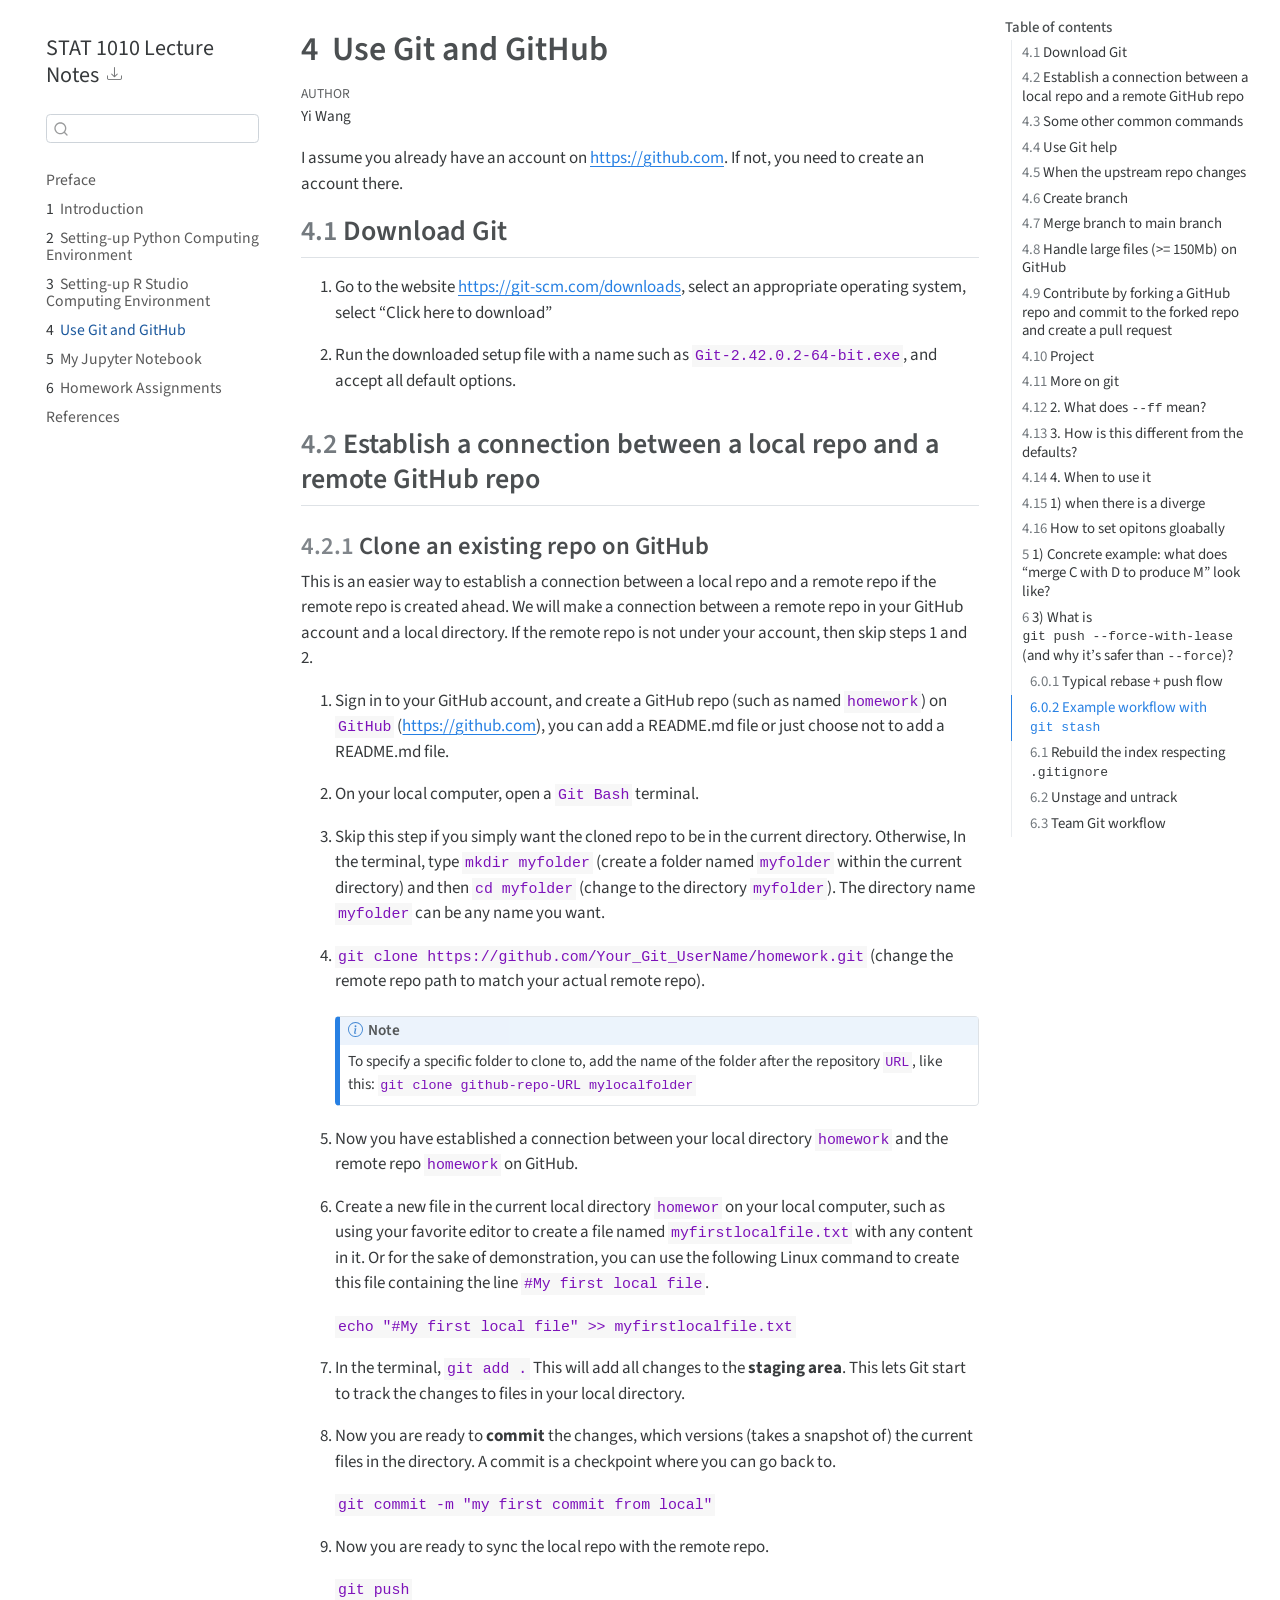
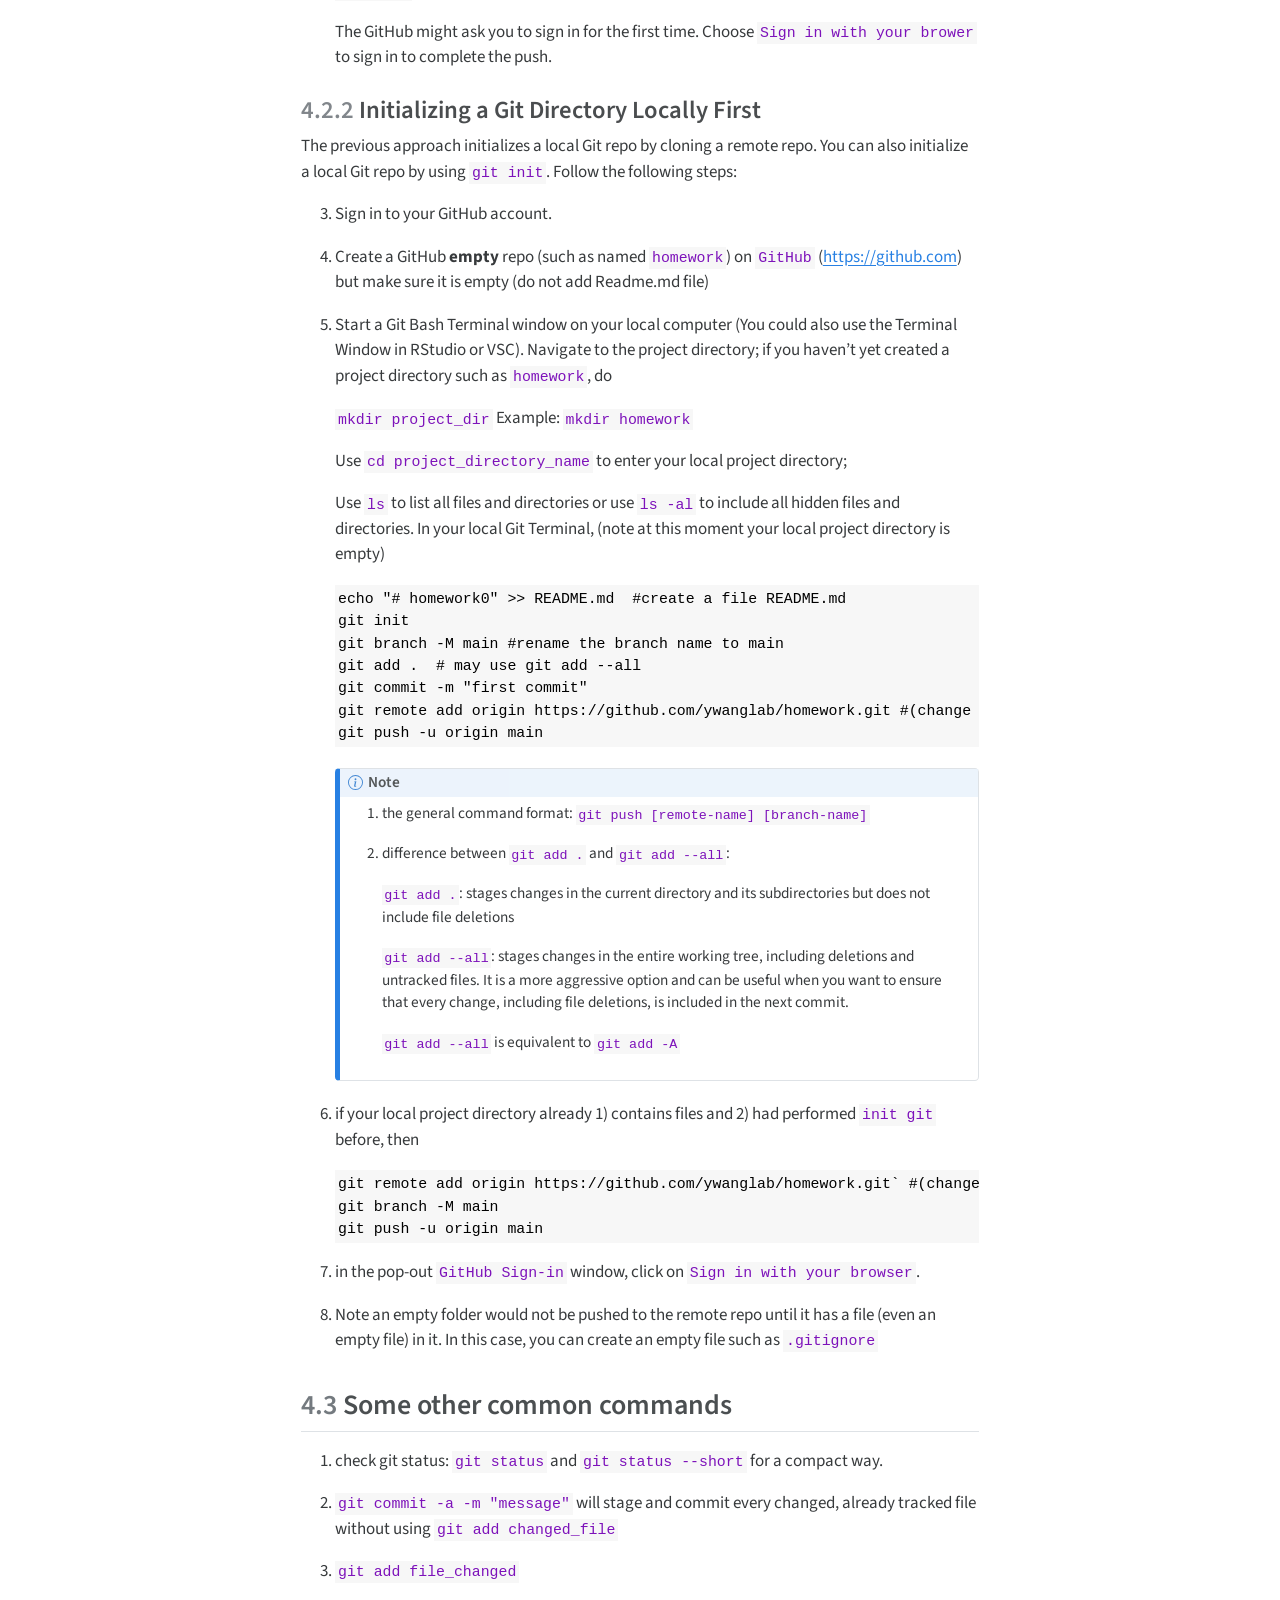
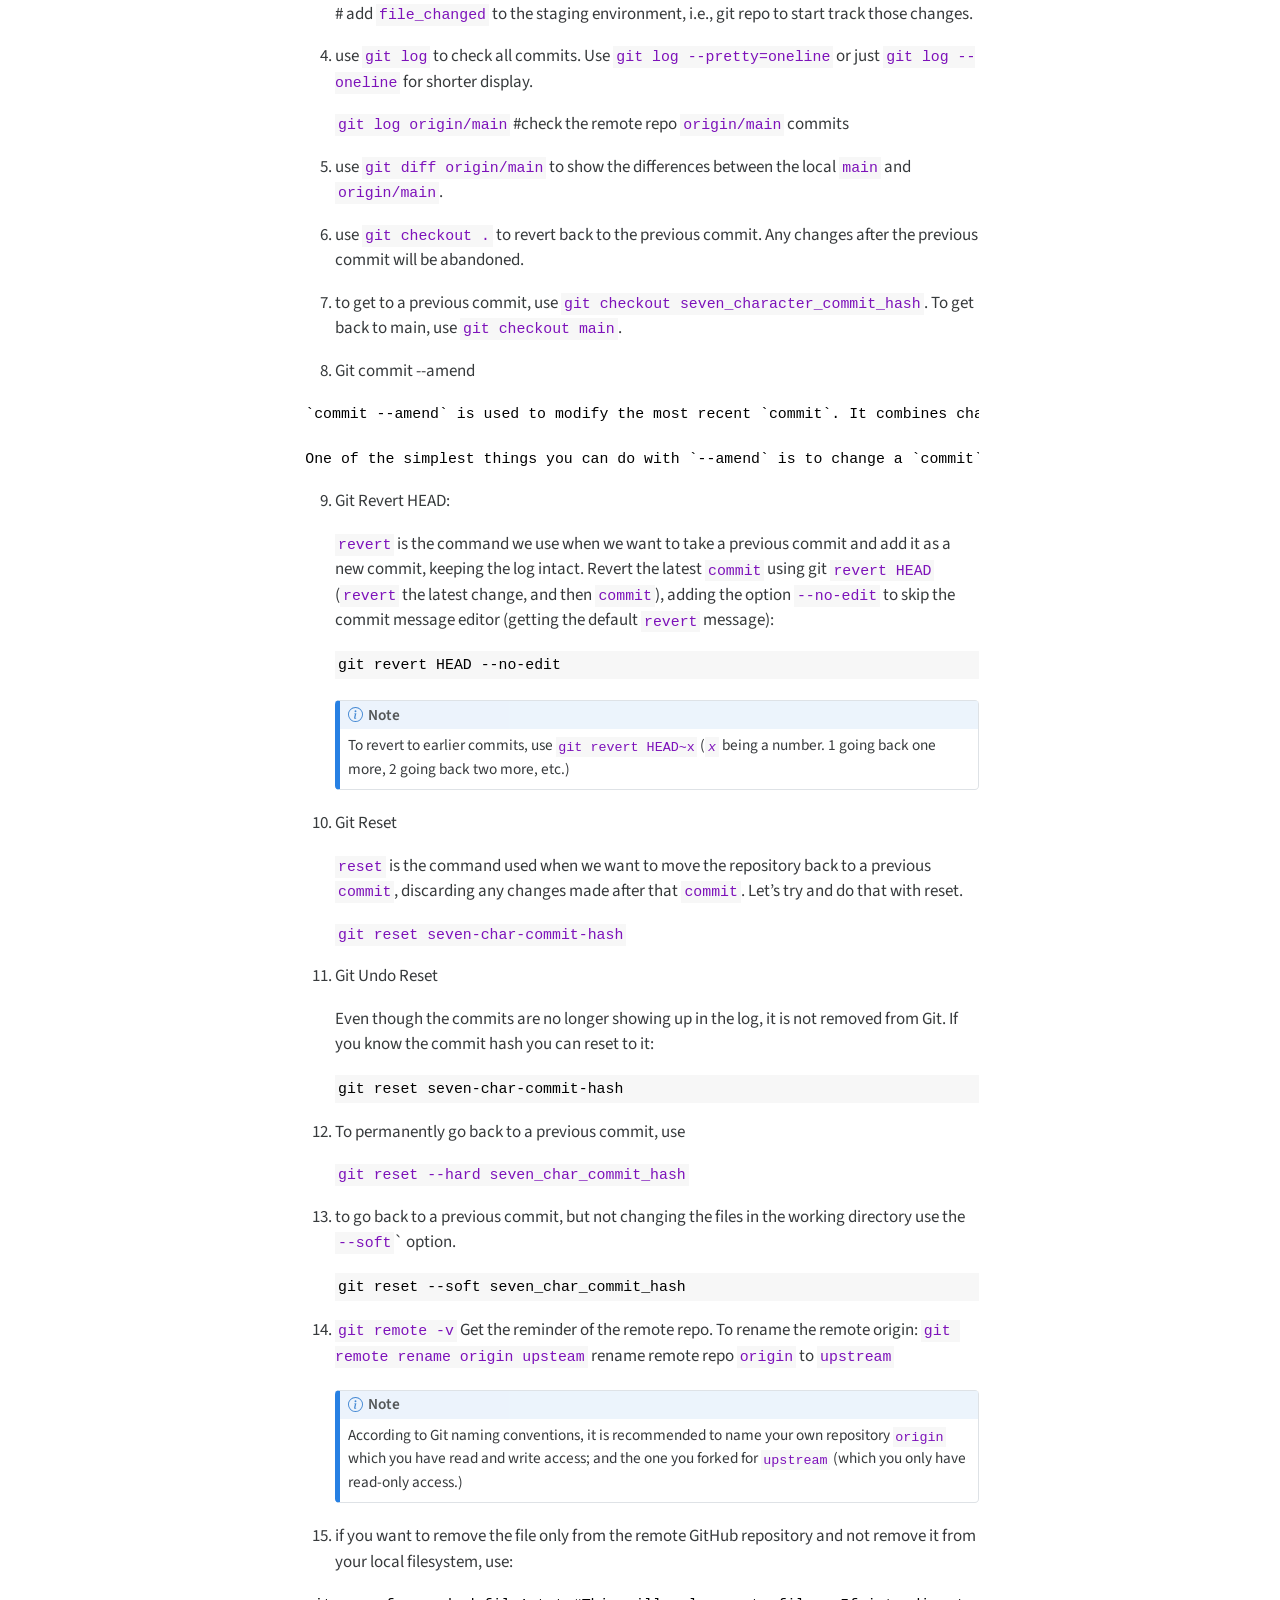
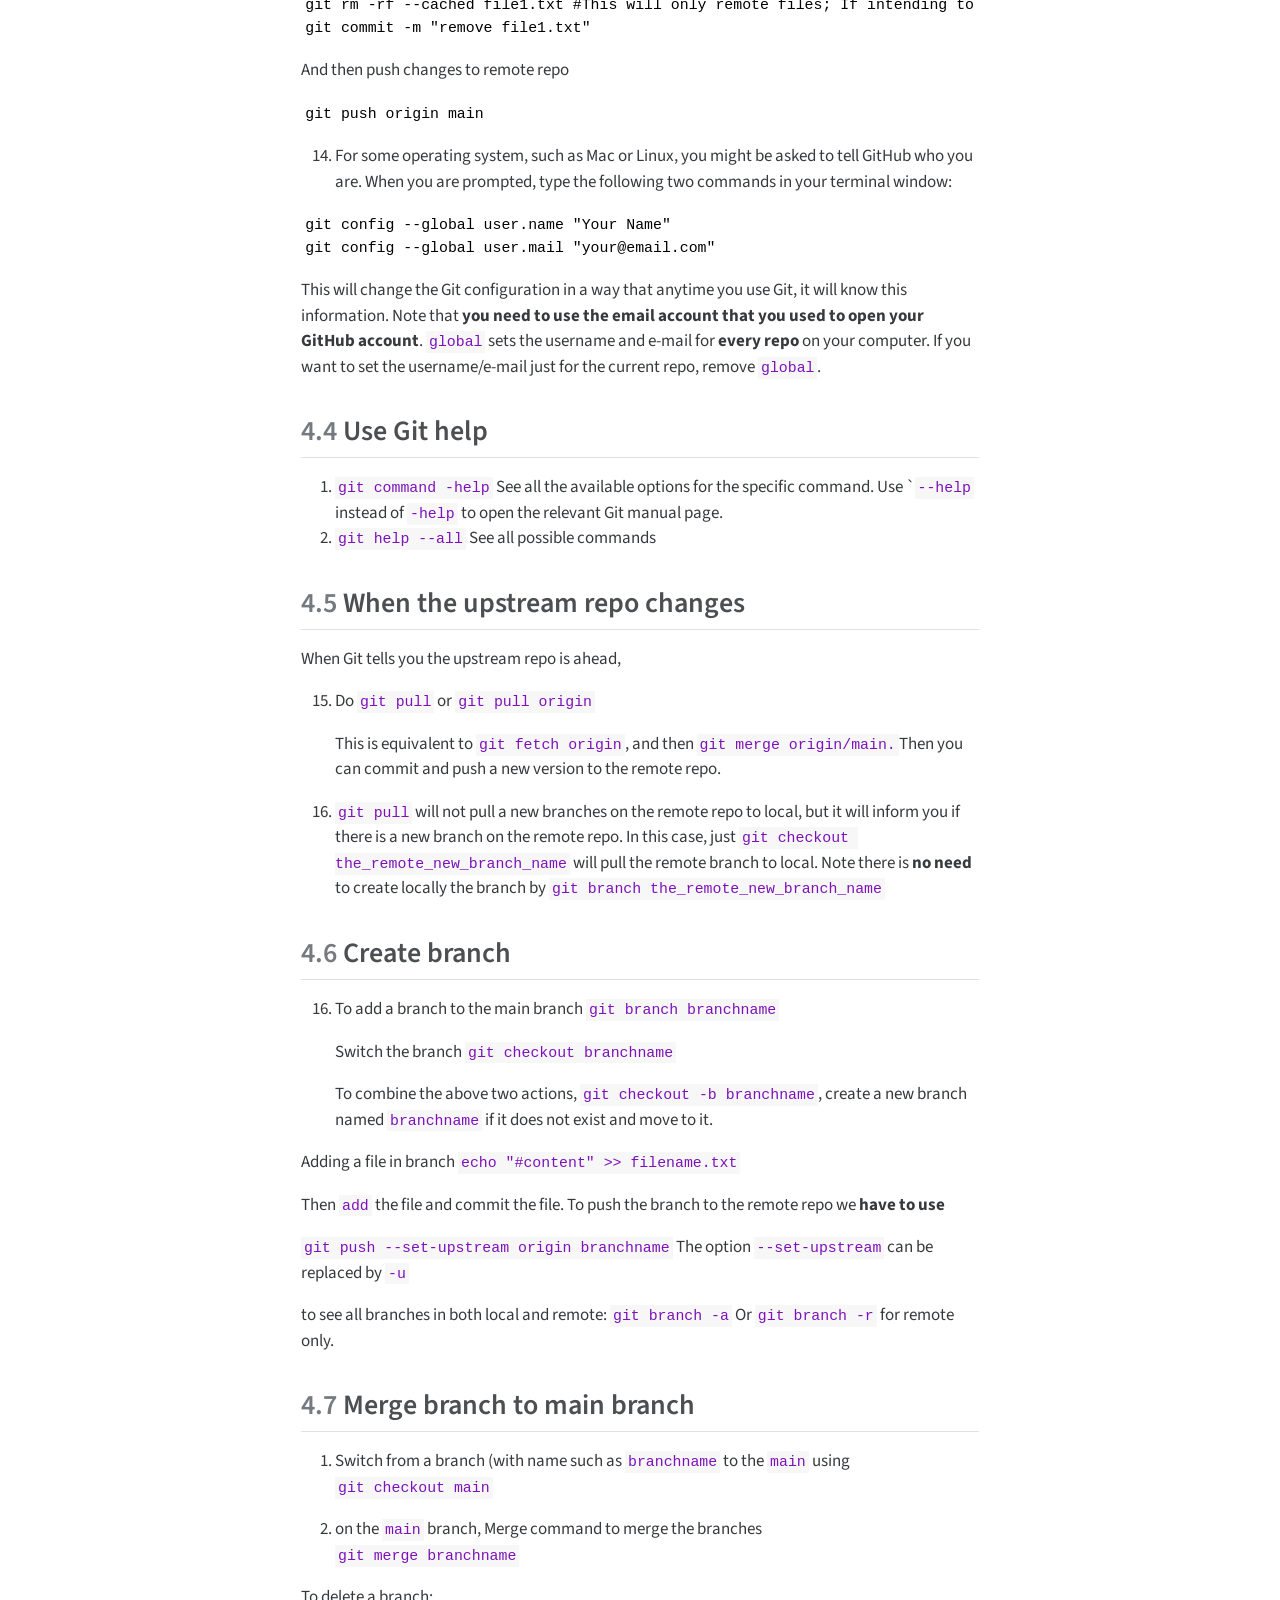
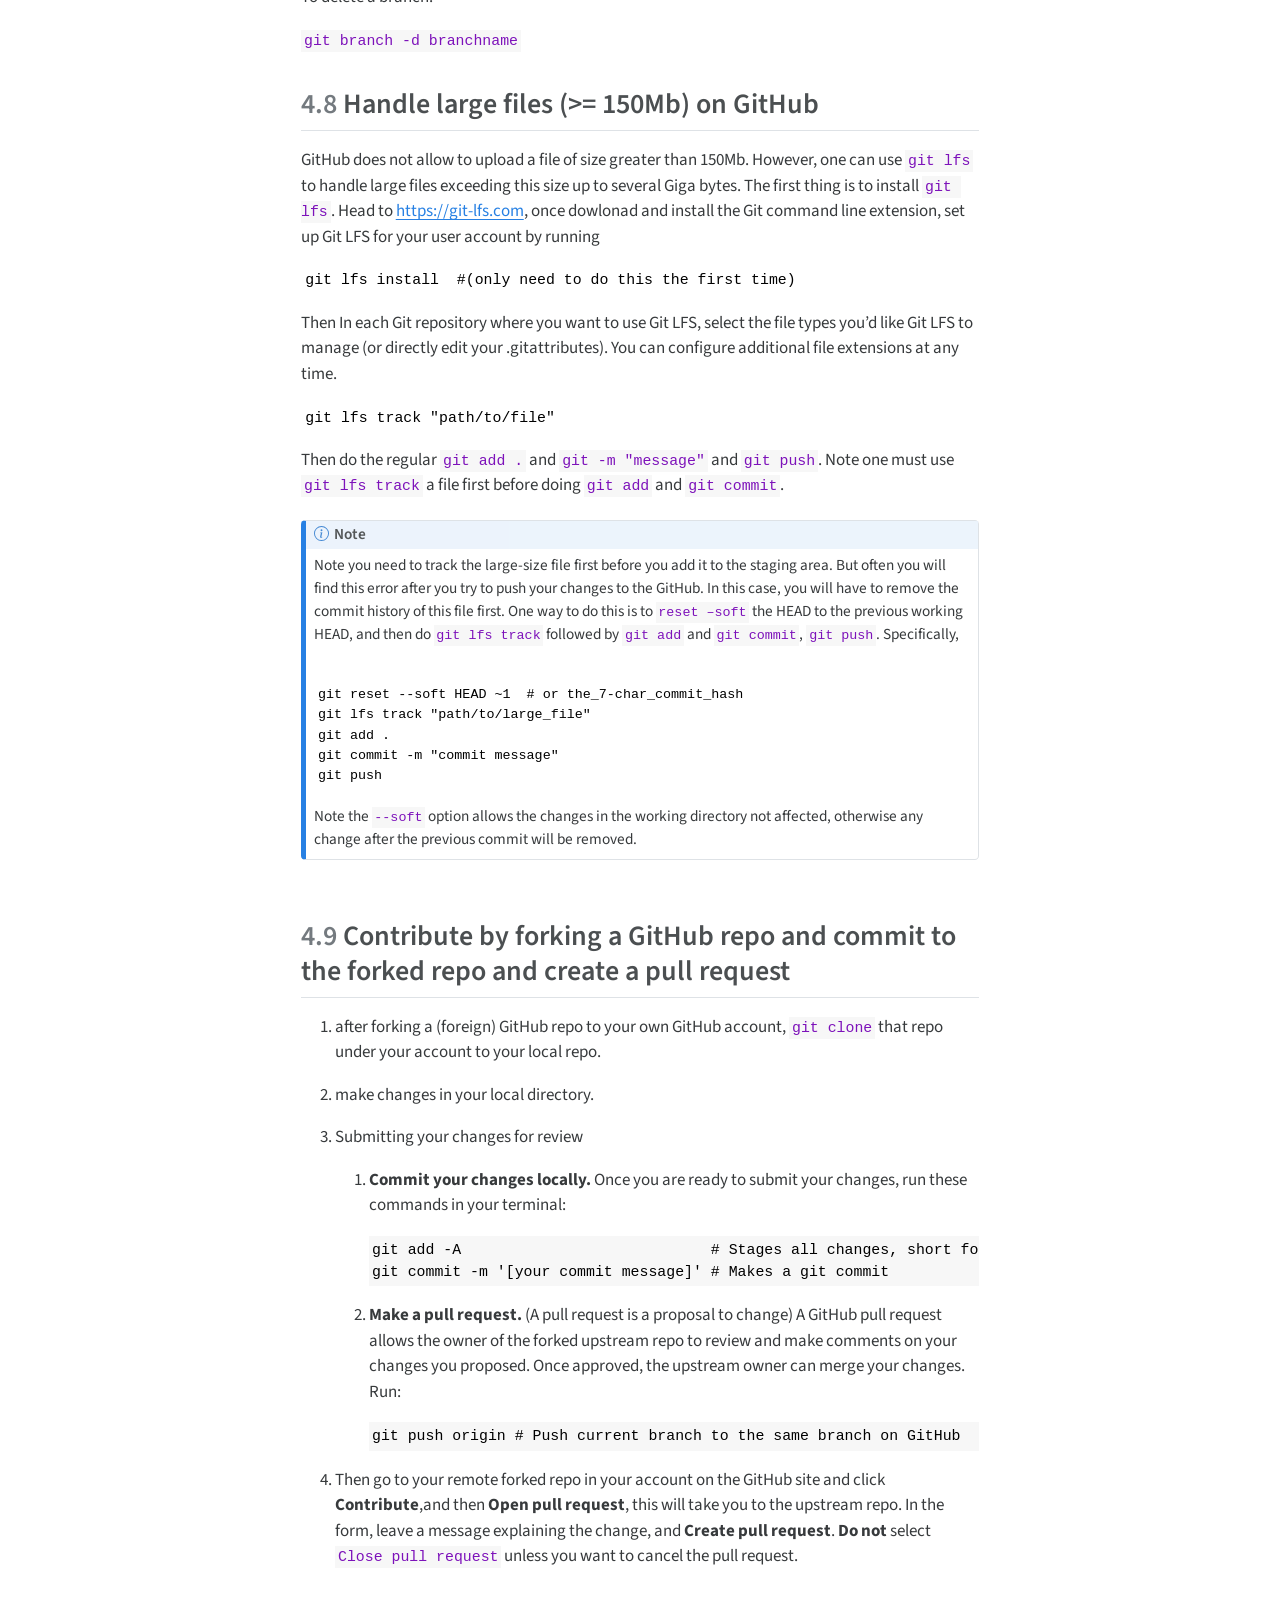
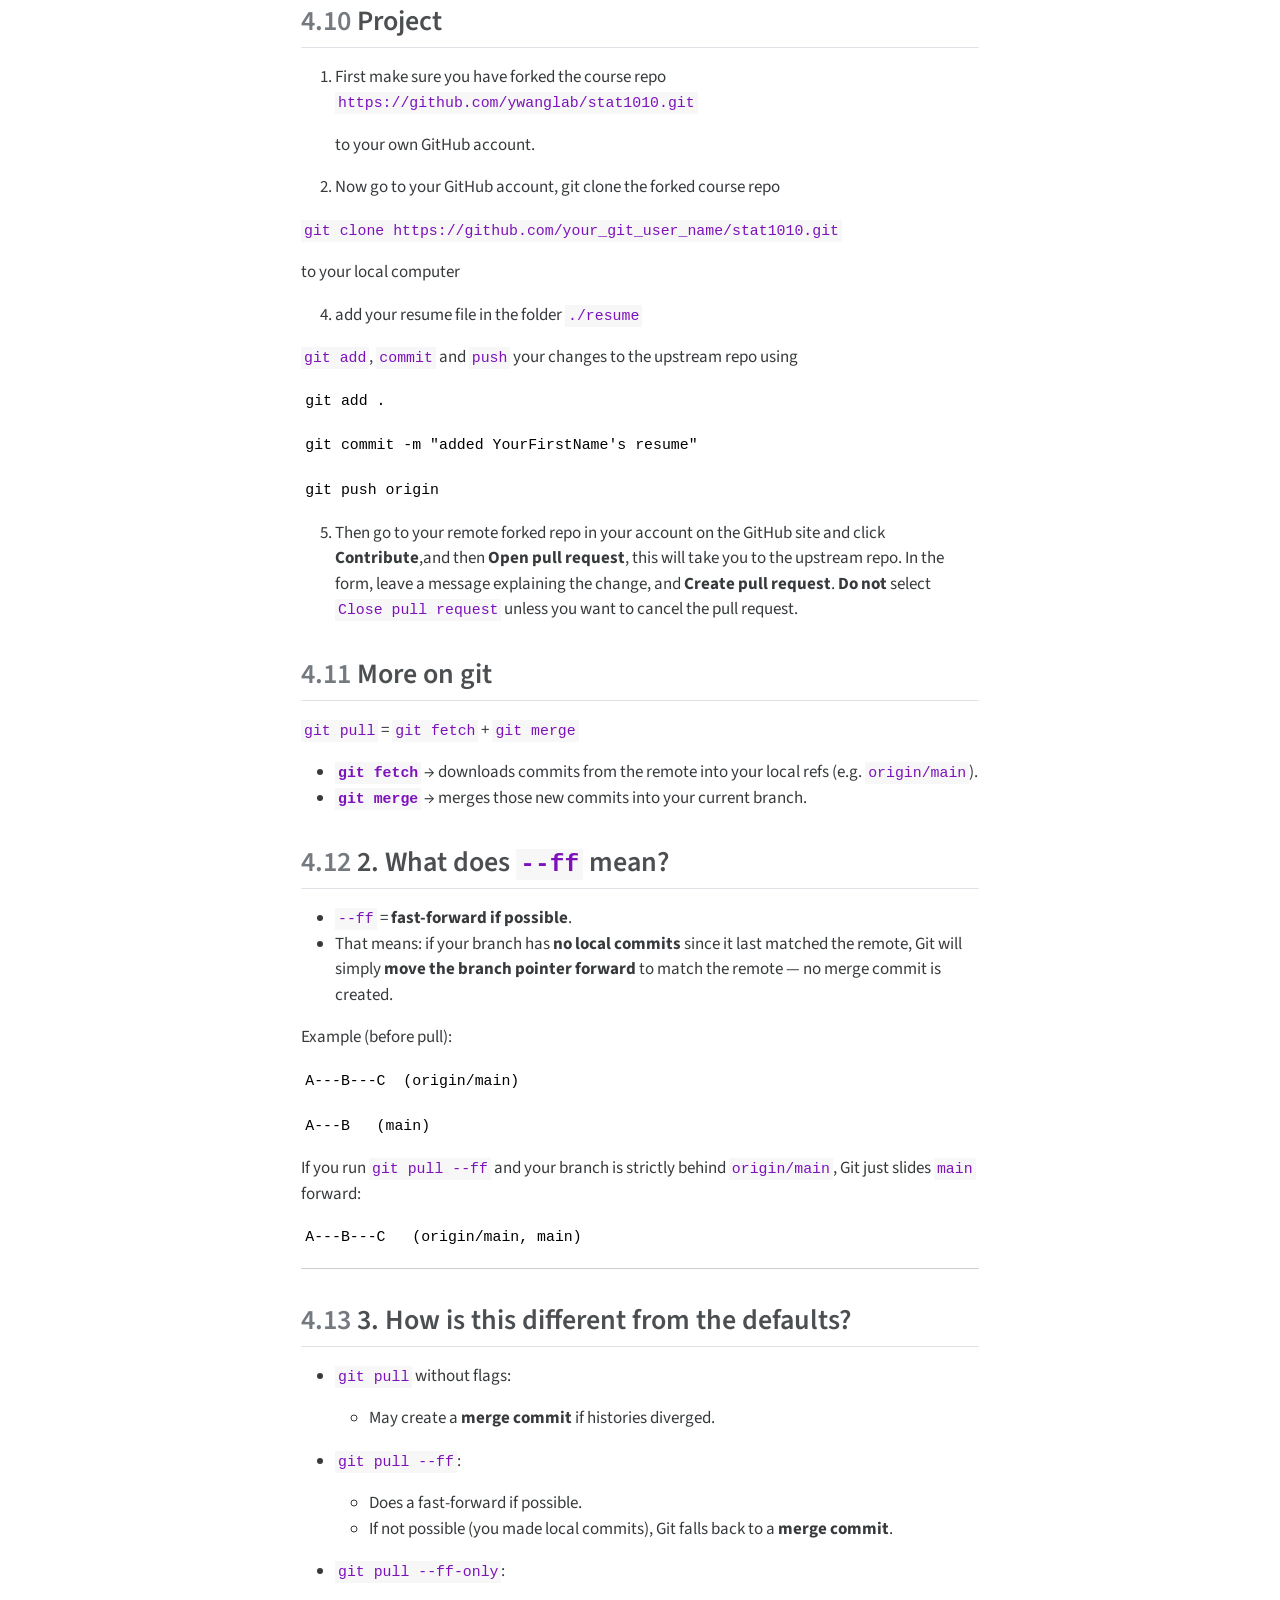
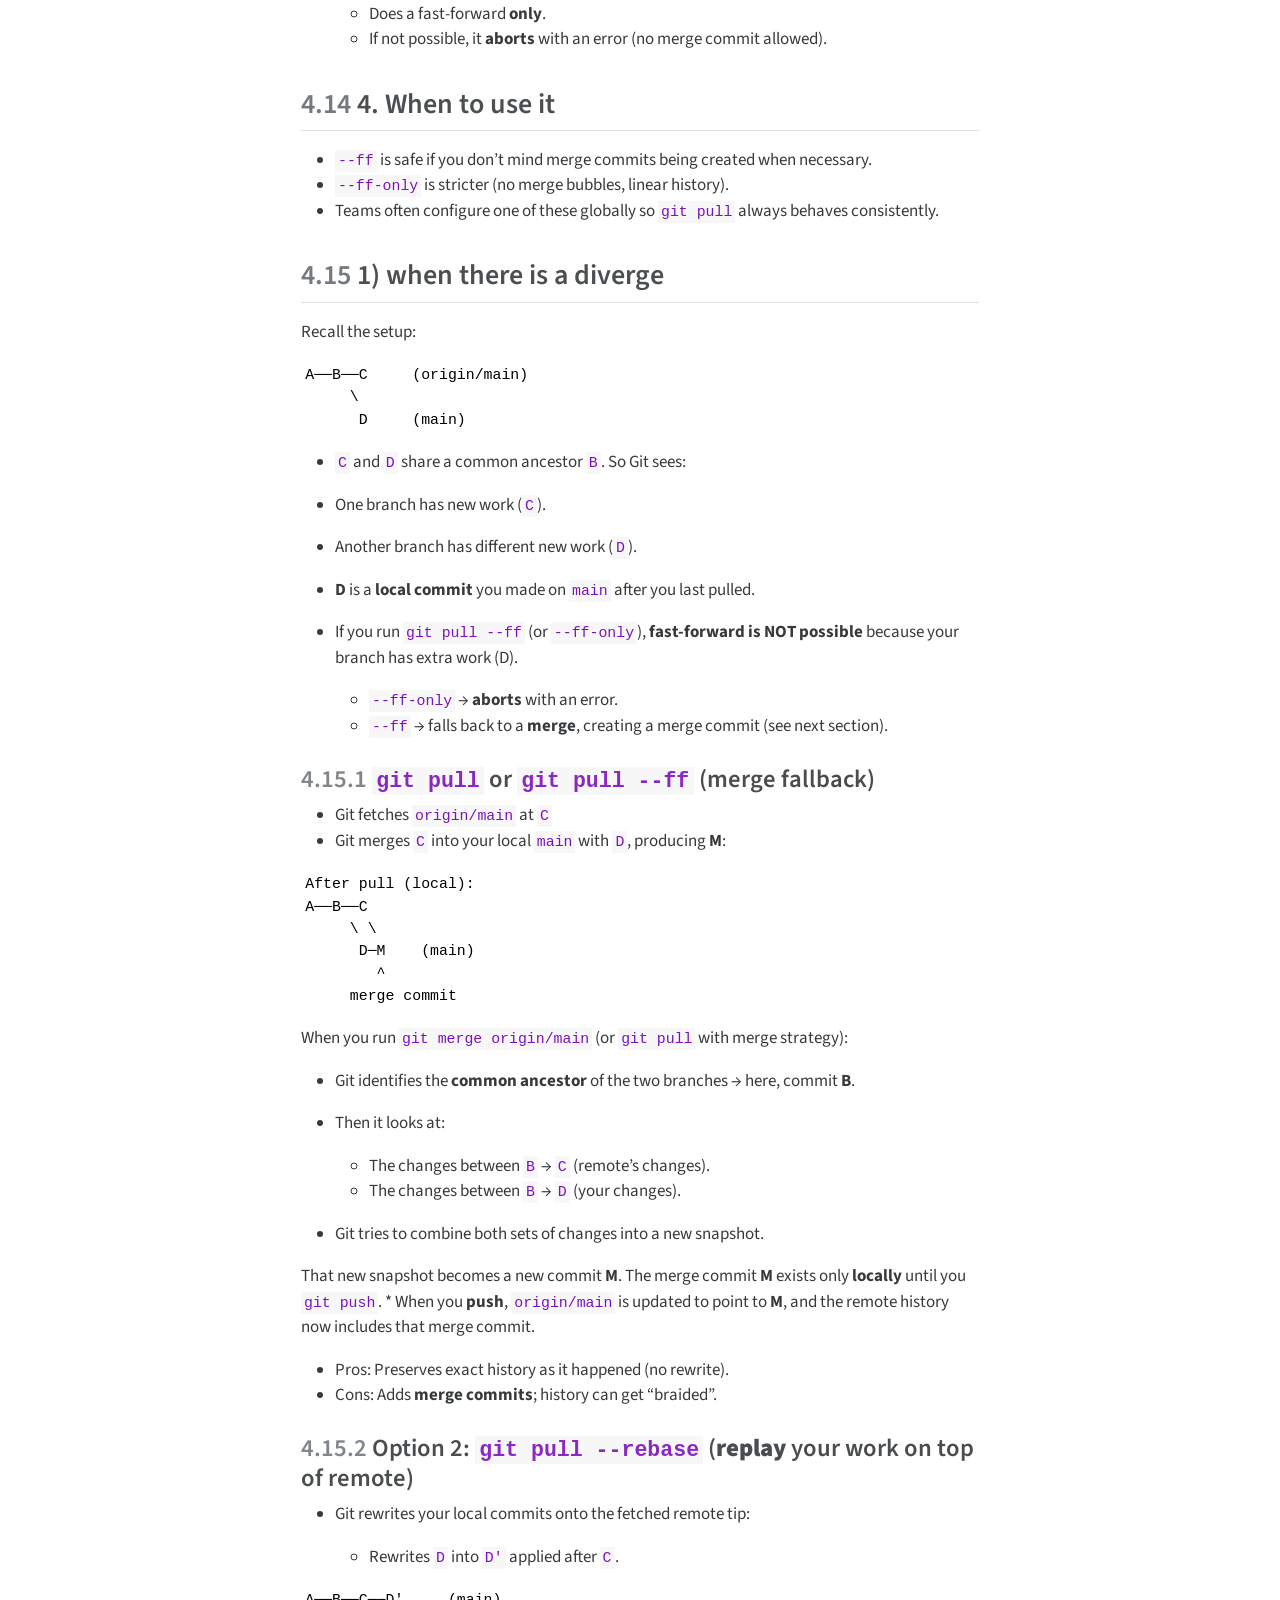
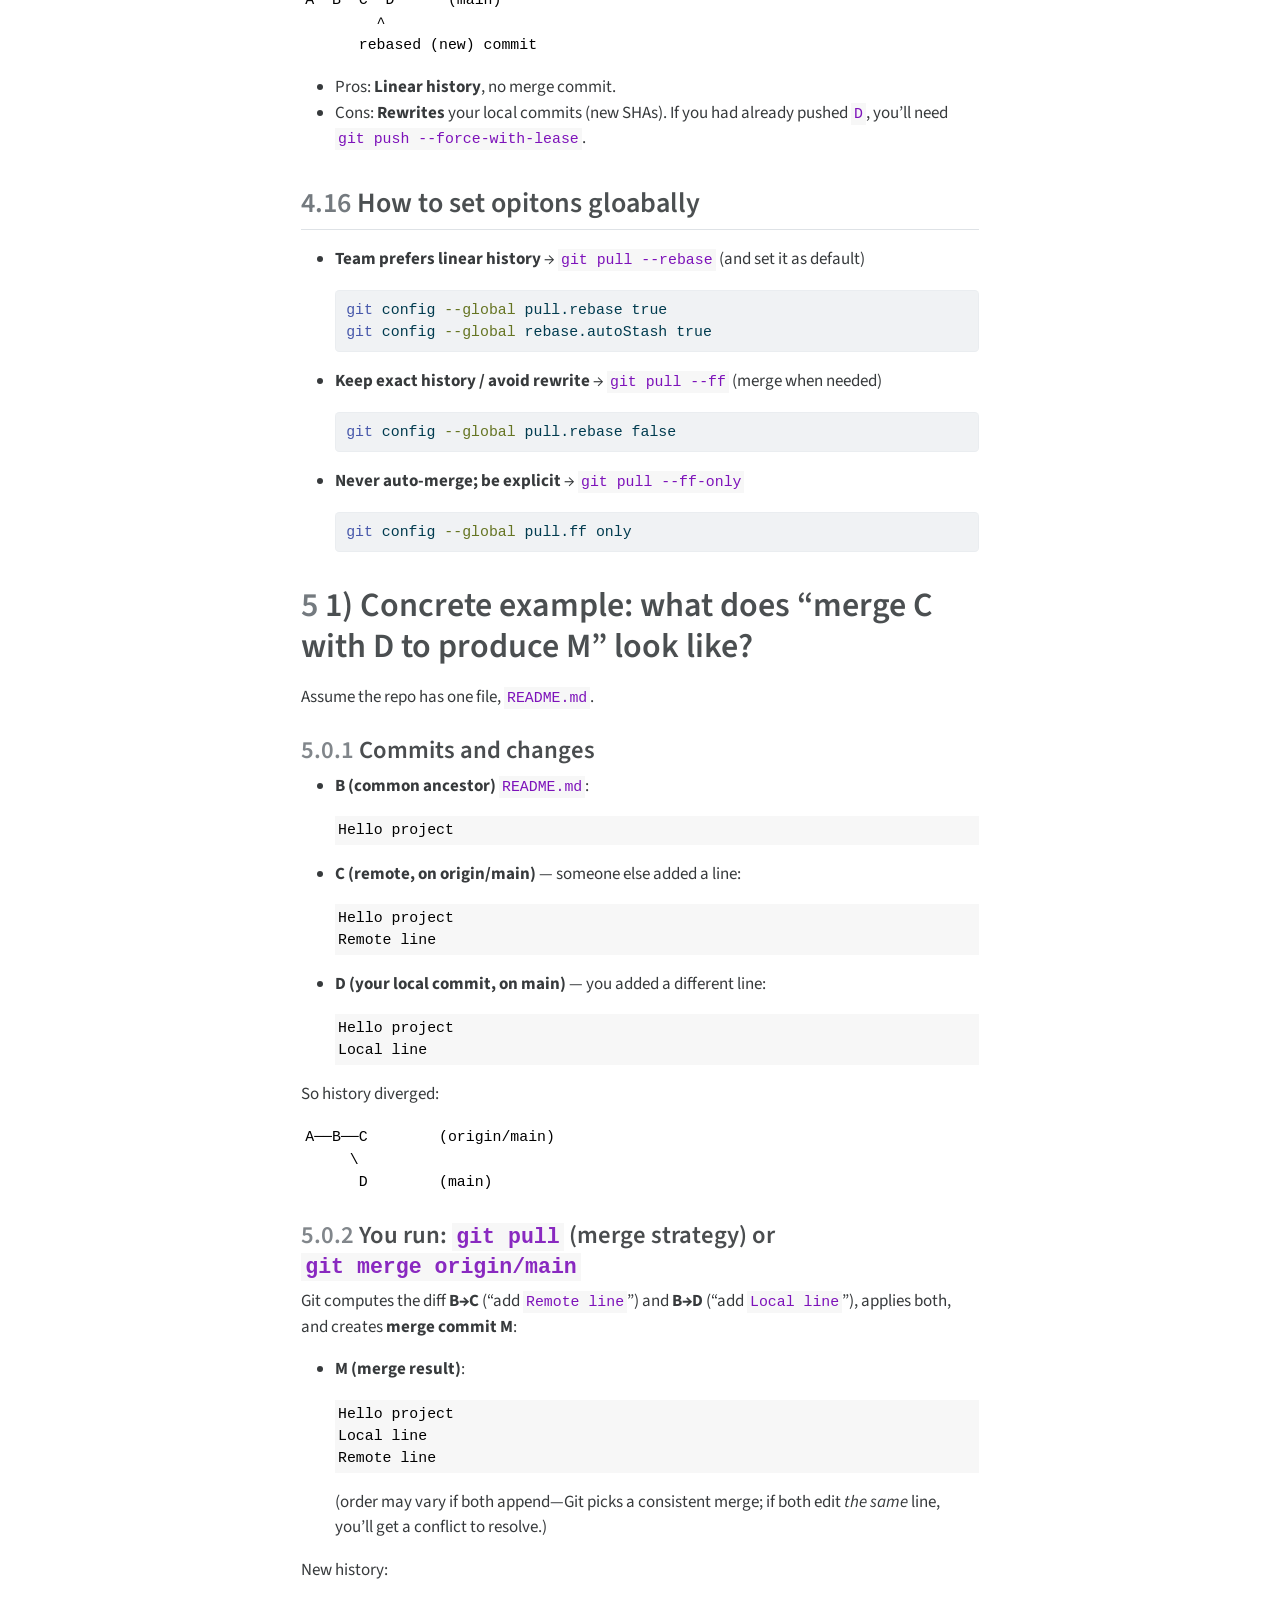
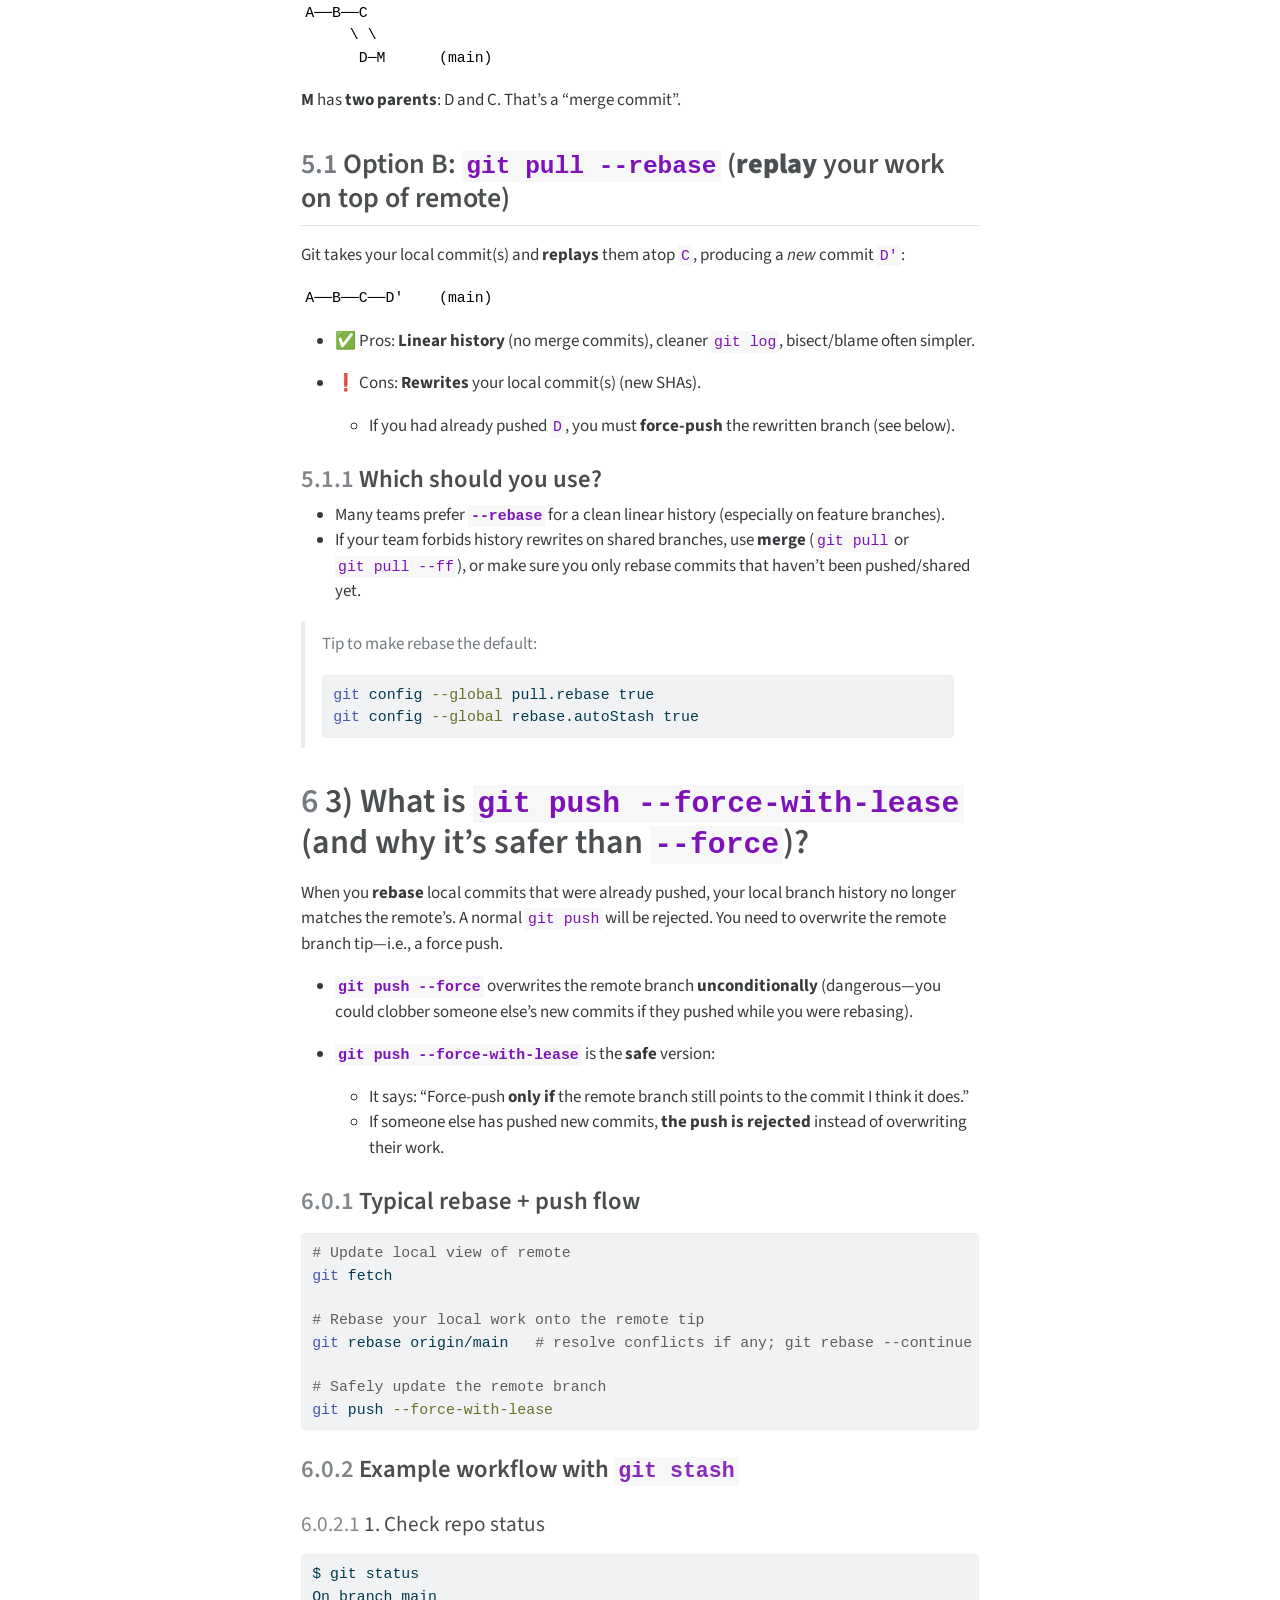
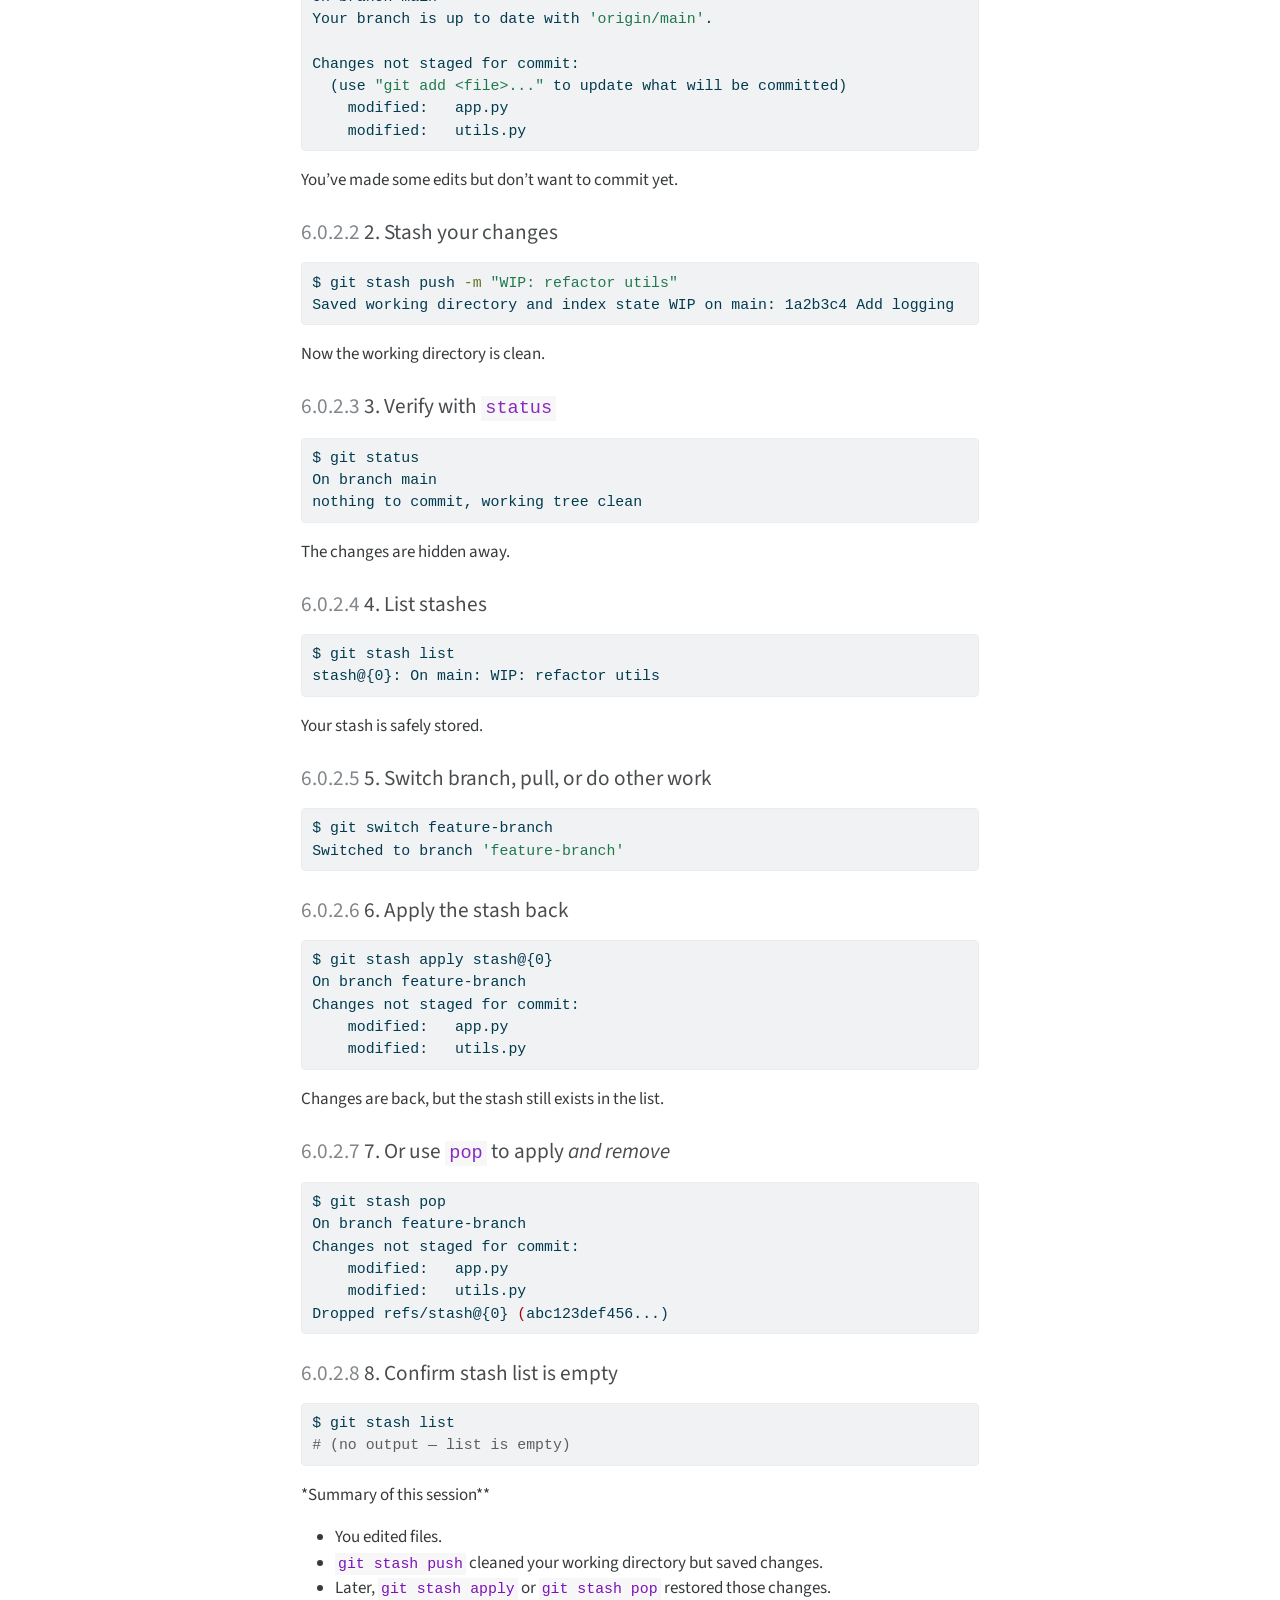
==== docs/git.html @ 8d4ba570 "updated git.qmd" ====
<!DOCTYPE html>
<html xmlns="http://www.w3.org/1999/xhtml" lang="en" xml:lang="en"><head>

<meta charset="utf-8">
<meta name="generator" content="quarto-1.4.398">

<meta name="viewport" content="width=device-width, initial-scale=1.0, user-scalable=yes">

<meta name="author" content="Yi Wang">

<title>STAT 1010 Lecture Notes - 4&nbsp; Use Git and GitHub</title>
<style>
code{white-space: pre-wrap;}
span.smallcaps{font-variant: small-caps;}
div.columns{display: flex; gap: min(4vw, 1.5em);}
div.column{flex: auto; overflow-x: auto;}
div.hanging-indent{margin-left: 1.5em; text-indent: -1.5em;}
ul.task-list{list-style: none;}
ul.task-list li input[type="checkbox"] {
  width: 0.8em;
  margin: 0 0.8em 0.2em -1em; /* quarto-specific, see https://github.com/quarto-dev/quarto-cli/issues/4556 */ 
  vertical-align: middle;
}
/* CSS for syntax highlighting */
pre > code.sourceCode { white-space: pre; position: relative; }
pre > code.sourceCode > span { line-height: 1.25; }
pre > code.sourceCode > span:empty { height: 1.2em; }
.sourceCode { overflow: visible; }
code.sourceCode > span { color: inherit; text-decoration: inherit; }
div.sourceCode { margin: 1em 0; }
pre.sourceCode { margin: 0; }
@media screen {
div.sourceCode { overflow: auto; }
}
@media print {
pre > code.sourceCode { white-space: pre-wrap; }
pre > code.sourceCode > span { text-indent: -5em; padding-left: 5em; }
}
pre.numberSource code
  { counter-reset: source-line 0; }
pre.numberSource code > span
  { position: relative; left: -4em; counter-increment: source-line; }
pre.numberSource code > span > a:first-child::before
  { content: counter(source-line);
    position: relative; left: -1em; text-align: right; vertical-align: baseline;
    border: none; display: inline-block;
    -webkit-touch-callout: none; -webkit-user-select: none;
    -khtml-user-select: none; -moz-user-select: none;
    -ms-user-select: none; user-select: none;
    padding: 0 4px; width: 4em;
  }
pre.numberSource { margin-left: 3em;  padding-left: 4px; }
div.sourceCode
  {   }
@media screen {
pre > code.sourceCode > span > a:first-child::before { text-decoration: underline; }
}
</style>


<script src="site_libs/quarto-nav/quarto-nav.js"></script>
<script src="site_libs/quarto-nav/headroom.min.js"></script>
<script src="site_libs/clipboard/clipboard.min.js"></script>
<script src="site_libs/quarto-search/autocomplete.umd.js"></script>
<script src="site_libs/quarto-search/fuse.min.js"></script>
<script src="site_libs/quarto-search/quarto-search.js"></script>
<meta name="quarto:offset" content="./">
<link href="./0_markdown.html" rel="next">
<link href="./r_comp_env.html" rel="prev">
<script src="site_libs/quarto-html/quarto.js"></script>
<script src="site_libs/quarto-html/popper.min.js"></script>
<script src="site_libs/quarto-html/tippy.umd.min.js"></script>
<script src="site_libs/quarto-html/anchor.min.js"></script>
<link href="site_libs/quarto-html/tippy.css" rel="stylesheet">
<link href="site_libs/quarto-html/quarto-syntax-highlighting.css" rel="stylesheet" id="quarto-text-highlighting-styles">
<script src="site_libs/bootstrap/bootstrap.min.js"></script>
<link href="site_libs/bootstrap/bootstrap-icons.css" rel="stylesheet">
<link href="site_libs/bootstrap/bootstrap.min.css" rel="stylesheet" id="quarto-bootstrap" data-mode="light">
<script id="quarto-search-options" type="application/json">{
  "location": "sidebar",
  "copy-button": false,
  "collapse-after": 3,
  "panel-placement": "start",
  "type": "textbox",
  "limit": 50,
  "keyboard-shortcut": [
    "f",
    "/",
    "s"
  ],
  "show-item-context": false,
  "language": {
    "search-no-results-text": "No results",
    "search-matching-documents-text": "matching documents",
    "search-copy-link-title": "Copy link to search",
    "search-hide-matches-text": "Hide additional matches",
    "search-more-match-text": "more match in this document",
    "search-more-matches-text": "more matches in this document",
    "search-clear-button-title": "Clear",
    "search-detached-cancel-button-title": "Cancel",
    "search-submit-button-title": "Submit",
    "search-label": "Search"
  }
}</script>


</head>

<body class="nav-sidebar floating">

<div id="quarto-search-results"></div>
  <header id="quarto-header" class="headroom fixed-top">
  <nav class="quarto-secondary-nav">
    <div class="container-fluid d-flex">
      <button type="button" class="quarto-btn-toggle btn" data-bs-toggle="collapse" data-bs-target="#quarto-sidebar,#quarto-sidebar-glass" aria-controls="quarto-sidebar" aria-expanded="false" aria-label="Toggle sidebar navigation" onclick="if (window.quartoToggleHeadroom) { window.quartoToggleHeadroom(); }">
        <i class="bi bi-layout-text-sidebar-reverse"></i>
      </button>
        <nav class="quarto-page-breadcrumbs" aria-label="breadcrumb"><ol class="breadcrumb"><li class="breadcrumb-item"><a href="./git.html"><span class="chapter-number">4</span>&nbsp; <span class="chapter-title">Use Git and GitHub</span></a></li></ol></nav>
        <a class="flex-grow-1" role="button" data-bs-toggle="collapse" data-bs-target="#quarto-sidebar,#quarto-sidebar-glass" aria-controls="quarto-sidebar" aria-expanded="false" aria-label="Toggle sidebar navigation" onclick="if (window.quartoToggleHeadroom) { window.quartoToggleHeadroom(); }">      
        </a>
      <button type="button" class="btn quarto-search-button" aria-label="" onclick="window.quartoOpenSearch();">
        <i class="bi bi-search"></i>
      </button>
    </div>
  </nav>
</header>
<!-- content -->
<div id="quarto-content" class="quarto-container page-columns page-rows-contents page-layout-article">
<!-- sidebar -->
  <nav id="quarto-sidebar" class="sidebar collapse collapse-horizontal sidebar-navigation floating overflow-auto">
    <div class="pt-lg-2 mt-2 text-left sidebar-header">
    <div class="sidebar-title mb-0 py-0">
      <a href="./">STAT 1010 Lecture Notes</a> 
        <div class="sidebar-tools-main">
    <div class="dropdown">
      <a href="" title="Download" id="quarto-navigation-tool-dropdown-0" class="quarto-navigation-tool dropdown-toggle px-1" data-bs-toggle="dropdown" aria-expanded="false" aria-label="Download"><i class="bi bi-download"></i></a>
      <ul class="dropdown-menu" aria-labelledby="quarto-navigation-tool-dropdown-0">
          <li>
            <a class="dropdown-item sidebar-tools-main-item" href="./STAT-1010-Lecture-Notes.pdf">
              <i class="bi bi-bi-file-pdf pe-1"></i>
            Download PDF
            </a>
          </li>
          <li>
            <a class="dropdown-item sidebar-tools-main-item" href="./STAT-1010-Lecture-Notes.docx">
              <i class="bi bi-bi-file-word pe-1"></i>
            Download Docx
            </a>
          </li>
      </ul>
    </div>
</div>
    </div>
      </div>
        <div class="mt-2 flex-shrink-0 align-items-center">
        <div class="sidebar-search">
        <div id="quarto-search" class="" title="Search"></div>
        </div>
        </div>
    <div class="sidebar-menu-container"> 
    <ul class="list-unstyled mt-1">
        <li class="sidebar-item">
  <div class="sidebar-item-container"> 
  <a href="./index.html" class="sidebar-item-text sidebar-link">
 <span class="menu-text">Preface</span></a>
  </div>
</li>
        <li class="sidebar-item">
  <div class="sidebar-item-container"> 
  <a href="./intro.html" class="sidebar-item-text sidebar-link">
 <span class="menu-text"><span class="chapter-number">1</span>&nbsp; <span class="chapter-title">Introduction</span></span></a>
  </div>
</li>
        <li class="sidebar-item">
  <div class="sidebar-item-container"> 
  <a href="./python_comp_env.html" class="sidebar-item-text sidebar-link">
 <span class="menu-text"><span class="chapter-number">2</span>&nbsp; <span class="chapter-title">Setting-up Python Computing Environment</span></span></a>
  </div>
</li>
        <li class="sidebar-item">
  <div class="sidebar-item-container"> 
  <a href="./r_comp_env.html" class="sidebar-item-text sidebar-link">
 <span class="menu-text"><span class="chapter-number">3</span>&nbsp; <span class="chapter-title">Setting-up R Studio Computing Environment</span></span></a>
  </div>
</li>
        <li class="sidebar-item">
  <div class="sidebar-item-container"> 
  <a href="./git.html" class="sidebar-item-text sidebar-link active">
 <span class="menu-text"><span class="chapter-number">4</span>&nbsp; <span class="chapter-title">Use Git and GitHub</span></span></a>
  </div>
</li>
        <li class="sidebar-item">
  <div class="sidebar-item-container"> 
  <a href="./0_markdown.html" class="sidebar-item-text sidebar-link">
 <span class="menu-text"><span class="chapter-number">5</span>&nbsp; <span class="chapter-title">My Jupyter Notebook</span></span></a>
  </div>
</li>
        <li class="sidebar-item">
  <div class="sidebar-item-container"> 
  <a href="./assignment.html" class="sidebar-item-text sidebar-link">
 <span class="menu-text"><span class="chapter-number">6</span>&nbsp; <span class="chapter-title">Homework Assignments</span></span></a>
  </div>
</li>
        <li class="sidebar-item">
  <div class="sidebar-item-container"> 
  <a href="./references.html" class="sidebar-item-text sidebar-link">
 <span class="menu-text">References</span></a>
  </div>
</li>
    </ul>
    </div>
</nav>
<div id="quarto-sidebar-glass" data-bs-toggle="collapse" data-bs-target="#quarto-sidebar,#quarto-sidebar-glass"></div>
<!-- margin-sidebar -->
    <div id="quarto-margin-sidebar" class="sidebar margin-sidebar">
        <nav id="TOC" role="doc-toc" class="toc-active">
    <h2 id="toc-title">Table of contents</h2>
   
  <ul>
  <li><a href="#download-git" id="toc-download-git" class="nav-link active" data-scroll-target="#download-git"><span class="header-section-number">4.1</span> Download Git</a></li>
  <li><a href="#establish-a-connection-between-a-local-repo-and-a-remote-github-repo" id="toc-establish-a-connection-between-a-local-repo-and-a-remote-github-repo" class="nav-link" data-scroll-target="#establish-a-connection-between-a-local-repo-and-a-remote-github-repo"><span class="header-section-number">4.2</span> Establish a connection between a local repo and a remote GitHub repo</a>
  <ul class="collapse">
  <li><a href="#clone-an-existing-repo-on-github" id="toc-clone-an-existing-repo-on-github" class="nav-link" data-scroll-target="#clone-an-existing-repo-on-github"><span class="header-section-number">4.2.1</span> Clone an existing repo on GitHub</a></li>
  <li><a href="#initializing-a-git-directory-locally-first" id="toc-initializing-a-git-directory-locally-first" class="nav-link" data-scroll-target="#initializing-a-git-directory-locally-first"><span class="header-section-number">4.2.2</span> Initializing a Git Directory Locally First</a></li>
  </ul></li>
  <li><a href="#some-other-common-commands" id="toc-some-other-common-commands" class="nav-link" data-scroll-target="#some-other-common-commands"><span class="header-section-number">4.3</span> Some other common commands</a></li>
  <li><a href="#use-git-help" id="toc-use-git-help" class="nav-link" data-scroll-target="#use-git-help"><span class="header-section-number">4.4</span> Use Git help</a></li>
  <li><a href="#when-the-upstream-repo-changes" id="toc-when-the-upstream-repo-changes" class="nav-link" data-scroll-target="#when-the-upstream-repo-changes"><span class="header-section-number">4.5</span> When the upstream repo changes</a></li>
  <li><a href="#create-branch" id="toc-create-branch" class="nav-link" data-scroll-target="#create-branch"><span class="header-section-number">4.6</span> Create branch</a></li>
  <li><a href="#merge-branch-to-main-branch" id="toc-merge-branch-to-main-branch" class="nav-link" data-scroll-target="#merge-branch-to-main-branch"><span class="header-section-number">4.7</span> Merge branch to main branch</a></li>
  <li><a href="#handle-large-files-150mb-on-github" id="toc-handle-large-files-150mb-on-github" class="nav-link" data-scroll-target="#handle-large-files-150mb-on-github"><span class="header-section-number">4.8</span> Handle large files (&gt;= 150Mb) on GitHub</a></li>
  <li><a href="#contribute-by-forking-a-github-repo-and-commit-to-the-forked-repo-and-create-a-pull-request" id="toc-contribute-by-forking-a-github-repo-and-commit-to-the-forked-repo-and-create-a-pull-request" class="nav-link" data-scroll-target="#contribute-by-forking-a-github-repo-and-commit-to-the-forked-repo-and-create-a-pull-request"><span class="header-section-number">4.9</span> Contribute by forking a GitHub repo and commit to the forked repo and create a pull request</a></li>
  <li><a href="#project" id="toc-project" class="nav-link" data-scroll-target="#project"><span class="header-section-number">4.10</span> Project</a></li>
  <li><a href="#more-on-git" id="toc-more-on-git" class="nav-link" data-scroll-target="#more-on-git"><span class="header-section-number">4.11</span> More on git</a></li>
  <li><a href="#what-does---ff-mean" id="toc-what-does---ff-mean" class="nav-link" data-scroll-target="#what-does---ff-mean"><span class="header-section-number">4.12</span> 2. What does <code>--ff</code> mean?</a></li>
  <li><a href="#how-is-this-different-from-the-defaults" id="toc-how-is-this-different-from-the-defaults" class="nav-link" data-scroll-target="#how-is-this-different-from-the-defaults"><span class="header-section-number">4.13</span> 3. How is this different from the defaults?</a></li>
  <li><a href="#when-to-use-it" id="toc-when-to-use-it" class="nav-link" data-scroll-target="#when-to-use-it"><span class="header-section-number">4.14</span> 4. When to use it</a></li>
  <li><a href="#when-there-is-a-diverge" id="toc-when-there-is-a-diverge" class="nav-link" data-scroll-target="#when-there-is-a-diverge"><span class="header-section-number">4.15</span> 1) when there is a diverge</a>
  <ul class="collapse">
  <li><a href="#git-pull-or-git-pull---ff-merge-fallback" id="toc-git-pull-or-git-pull---ff-merge-fallback" class="nav-link" data-scroll-target="#git-pull-or-git-pull---ff-merge-fallback"><span class="header-section-number">4.15.1</span> <code>git pull</code> or <code>git pull --ff</code> (merge fallback)</a></li>
  <li><a href="#option-2-git-pull---rebase-replay-your-work-on-top-of-remote" id="toc-option-2-git-pull---rebase-replay-your-work-on-top-of-remote" class="nav-link" data-scroll-target="#option-2-git-pull---rebase-replay-your-work-on-top-of-remote"><span class="header-section-number">4.15.2</span> Option 2: <code>git pull --rebase</code> (<strong>replay</strong> your work on top of remote)</a></li>
  </ul></li>
  <li><a href="#how-to-set-opitons-gloabally" id="toc-how-to-set-opitons-gloabally" class="nav-link" data-scroll-target="#how-to-set-opitons-gloabally"><span class="header-section-number">4.16</span> How to set opitons gloabally</a></li>
  <li><a href="#concrete-example-what-does-merge-c-with-d-to-produce-m-look-like" id="toc-concrete-example-what-does-merge-c-with-d-to-produce-m-look-like" class="nav-link" data-scroll-target="#concrete-example-what-does-merge-c-with-d-to-produce-m-look-like"><span class="header-section-number">5</span> 1) Concrete example: what does “merge C with D to produce M” look like?</a>
  <ul class="collapse">
  <li><a href="#commits-and-changes" id="toc-commits-and-changes" class="nav-link" data-scroll-target="#commits-and-changes"><span class="header-section-number">5.0.1</span> Commits and changes</a></li>
  <li><a href="#you-run-git-pull-merge-strategy-or-git-merge-originmain" id="toc-you-run-git-pull-merge-strategy-or-git-merge-originmain" class="nav-link" data-scroll-target="#you-run-git-pull-merge-strategy-or-git-merge-originmain"><span class="header-section-number">5.0.2</span> You run: <code>git pull</code> (merge strategy) or <code>git merge origin/main</code></a></li>
  <li><a href="#option-b-git-pull---rebase-replay-your-work-on-top-of-remote" id="toc-option-b-git-pull---rebase-replay-your-work-on-top-of-remote" class="nav-link" data-scroll-target="#option-b-git-pull---rebase-replay-your-work-on-top-of-remote"><span class="header-section-number">5.1</span> Option B: <code>git pull --rebase</code> (<strong>replay</strong> your work on top of remote)</a>
  <ul class="collapse">
  <li><a href="#which-should-you-use" id="toc-which-should-you-use" class="nav-link" data-scroll-target="#which-should-you-use"><span class="header-section-number">5.1.1</span> Which should you use?</a></li>
  </ul></li>
  </ul></li>
  <li><a href="#what-is-git-push---force-with-lease-and-why-its-safer-than---force" id="toc-what-is-git-push---force-with-lease-and-why-its-safer-than---force" class="nav-link" data-scroll-target="#what-is-git-push---force-with-lease-and-why-its-safer-than---force"><span class="header-section-number">6</span> 3) What is <code>git push --force-with-lease</code> (and why it’s safer than <code>--force</code>)?</a>
  <ul class="collapse">
  <li><a href="#typical-rebase-push-flow" id="toc-typical-rebase-push-flow" class="nav-link" data-scroll-target="#typical-rebase-push-flow"><span class="header-section-number">6.0.1</span> Typical rebase + push flow</a></li>
  <li><a href="#example-workflow-with-git-stash" id="toc-example-workflow-with-git-stash" class="nav-link" data-scroll-target="#example-workflow-with-git-stash"><span class="header-section-number">6.0.2</span> Example workflow with <code>git stash</code></a></li>
  <li><a href="#rebuild-the-index-respecting-.gitignore" id="toc-rebuild-the-index-respecting-.gitignore" class="nav-link" data-scroll-target="#rebuild-the-index-respecting-.gitignore"><span class="header-section-number">6.1</span> Rebuild the index respecting <code>.gitignore</code></a></li>
  <li><a href="#unstage-and-untrack" id="toc-unstage-and-untrack" class="nav-link" data-scroll-target="#unstage-and-untrack"><span class="header-section-number">6.2</span> Unstage and untrack</a>
  <ul class="collapse">
  <li><a href="#to-unstage-but-keep-tracking" id="toc-to-unstage-but-keep-tracking" class="nav-link" data-scroll-target="#to-unstage-but-keep-tracking"><span class="header-section-number">6.2.1</span> To <strong>unstage</strong> (but keep tracking):</a></li>
  <li><a href="#to-untrack-stop-git-tracking-the-file" id="toc-to-untrack-stop-git-tracking-the-file" class="nav-link" data-scroll-target="#to-untrack-stop-git-tracking-the-file"><span class="header-section-number">6.2.2</span> To <strong>untrack</strong> (stop Git tracking the file):</a></li>
  <li><a href="#prevent-tracking-in-the-future" id="toc-prevent-tracking-in-the-future" class="nav-link" data-scroll-target="#prevent-tracking-in-the-future"><span class="header-section-number">6.2.3</span> Prevent tracking in the future</a></li>
  </ul></li>
  <li><a href="#team-git-workflow" id="toc-team-git-workflow" class="nav-link" data-scroll-target="#team-git-workflow"><span class="header-section-number">6.3</span> Team Git workflow</a>
  <ul class="collapse">
  <li><a href="#clone-the-repo-stay-off-main" id="toc-clone-the-repo-stay-off-main" class="nav-link" data-scroll-target="#clone-the-repo-stay-off-main"><span class="header-section-number">6.3.1</span> 1. <strong>Clone the repo &amp; stay off <code>main</code></strong></a></li>
  <li><a href="#create-feature-branches" id="toc-create-feature-branches" class="nav-link" data-scroll-target="#create-feature-branches"><span class="header-section-number">6.3.2</span> 2. <strong>Create feature branches</strong></a></li>
  <li><a href="#push-branch-to-github-and-open-a-pull-request-pr" id="toc-push-branch-to-github-and-open-a-pull-request-pr" class="nav-link" data-scroll-target="#push-branch-to-github-and-open-a-pull-request-pr"><span class="header-section-number">6.3.3</span> 3. <strong>Push branch to GitHub and open a Pull Request (PR)</strong></a></li>
  <li><a href="#keep-your-branch-up-to-date" id="toc-keep-your-branch-up-to-date" class="nav-link" data-scroll-target="#keep-your-branch-up-to-date"><span class="header-section-number">6.3.4</span> 4. <strong>Keep your branch up-to-date</strong></a></li>
  <li><a href="#summary" id="toc-summary" class="nav-link" data-scroll-target="#summary"><span class="header-section-number">6.3.5</span> Summary</a></li>
  </ul></li>
  </ul></li>
  </ul>
</nav>
    </div>
<!-- main -->
<main class="content" id="quarto-document-content">

<header id="title-block-header" class="quarto-title-block default">
<div class="quarto-title">
<h1 class="title"><span class="chapter-number">4</span>&nbsp; <span class="chapter-title">Use Git and GitHub</span></h1>
</div>



<div class="quarto-title-meta">

    <div>
    <div class="quarto-title-meta-heading">Author</div>
    <div class="quarto-title-meta-contents">
             <p>Yi Wang </p>
          </div>
  </div>
    
  
    
  </div>
  


</header>


<p>I assume you already have an account on <a href="https://github.com" class="uri">https://github.com</a>. If not, you need to create an account there.</p>
<section id="download-git" class="level2" data-number="4.1">
<h2 data-number="4.1" class="anchored" data-anchor-id="download-git"><span class="header-section-number">4.1</span> Download Git</h2>
<ol type="1">
<li><p>Go to the website <a href="https://git-scm.com/downloads" class="uri">https://git-scm.com/downloads</a>, select an appropriate operating system, select “Click here to download”</p></li>
<li><p>Run the downloaded setup file with a name such as <code>Git-2.42.0.2-64-bit.exe</code>, and accept all default options.</p></li>
</ol>
</section>
<section id="establish-a-connection-between-a-local-repo-and-a-remote-github-repo" class="level2" data-number="4.2">
<h2 data-number="4.2" class="anchored" data-anchor-id="establish-a-connection-between-a-local-repo-and-a-remote-github-repo"><span class="header-section-number">4.2</span> Establish a connection between a local repo and a remote GitHub repo</h2>
<section id="clone-an-existing-repo-on-github" class="level3" data-number="4.2.1">
<h3 data-number="4.2.1" class="anchored" data-anchor-id="clone-an-existing-repo-on-github"><span class="header-section-number">4.2.1</span> Clone an existing repo on GitHub</h3>
<p>This is an easier way to establish a connection between a local repo and a remote repo if the remote repo is created ahead. We will make a connection between a remote repo in your GitHub account and a local directory. If the remote repo is not under your account, then skip steps 1 and 2.</p>
<ol type="1">
<li><p>Sign in to your GitHub account, and create a GitHub repo (such as named <code>homework</code>) on <code>GitHub</code> (<a href="https://github.com" class="uri">https://github.com</a>), you can add a README.md file or just choose not to add a README.md file.</p></li>
<li><p>On your local computer, open a <code>Git Bash</code> terminal.</p></li>
<li><p>Skip this step if you simply want the cloned repo to be in the current directory. Otherwise, In the terminal, type <code>mkdir myfolder</code> (create a folder named <code>myfolder</code> within the current directory) and then <code>cd myfolder</code> (change to the directory <code>myfolder</code>). The directory name <code>myfolder</code> can be any name you want.</p></li>
<li><p><code>git clone https://github.com/Your_Git_UserName/homework.git</code> (change the remote repo path to match your actual remote repo).</p>
<div class="callout callout-style-default callout-note callout-titled">
<div class="callout-header d-flex align-content-center">
<div class="callout-icon-container">
<i class="callout-icon"></i>
</div>
<div class="callout-title-container flex-fill">
Note
</div>
</div>
<div class="callout-body-container callout-body">
<p>To specify a specific folder to clone to, add the name of the folder after the repository <code>URL</code>, like this: <code>git clone github-repo-URL mylocalfolder</code></p>
</div>
</div></li>
<li><p>Now you have established a connection between your local directory <code>homework</code> and the remote repo <code>homework</code> on GitHub.</p></li>
<li><p>Create a new file in the current local directory <code>homewor</code> on your local computer, such as using your favorite editor to create a file named <code>myfirstlocalfile.txt</code> with any content in it. Or for the sake of demonstration, you can use the following Linux command to create this file containing the line <code>#My first local file</code>.</p>
<p><code>echo "#My first local file" &gt;&gt; myfirstlocalfile.txt</code></p></li>
<li><p>In the terminal, <code>git add .</code> This will add all changes to the <strong>staging area</strong>. This lets Git start to track the changes to files in your local directory.</p></li>
<li><p>Now you are ready to <strong>commit</strong> the changes, which versions (takes a snapshot of) the current files in the directory. A commit is a checkpoint where you can go back to.</p>
<p><code>git commit -m "my first commit from local"</code></p></li>
<li><p>Now you are ready to sync the local repo with the remote repo.</p>
<p><code>git push</code></p>
<p>The GitHub might ask you to sign in for the first time. Choose <code>Sign in with your brower</code> to sign in to complete the push.</p></li>
</ol>
</section>
<section id="initializing-a-git-directory-locally-first" class="level3" data-number="4.2.2">
<h3 data-number="4.2.2" class="anchored" data-anchor-id="initializing-a-git-directory-locally-first"><span class="header-section-number">4.2.2</span> Initializing a Git Directory Locally First</h3>
<p>The previous approach initializes a local Git repo by cloning a remote repo. You can also initialize a local Git repo by using <code>git init</code>. Follow the following steps:</p>
<ol start="3" type="1">
<li><p>Sign in to your GitHub account.</p></li>
<li><p>Create a GitHub <strong>empty</strong> repo (such as named <code>homework</code>) on <code>GitHub</code> (<a href="https://github.com" class="uri">https://github.com</a>) but make sure it is empty (do not add Readme.md file)</p></li>
<li><p>Start a Git Bash Terminal window on your local computer (You could also use the Terminal Window in RStudio or VSC). Navigate to the project directory; if you haven’t yet created a project directory such as <code>homework</code>, do</p>
<p><code>mkdir project_dir</code> Example: <code>mkdir homework</code></p>
<p>Use <code>cd project_directory_name</code> to enter your local project directory;</p>
<p>Use <code>ls</code> to list all files and directories or use <code>ls -al</code> to include all hidden files and directories. In your local Git Terminal, (note at this moment your local project directory is empty)</p>
<pre><code>echo "# homework0" &gt;&gt; README.md  #create a file README.md
git init
git branch -M main #rename the branch name to main
git add .  # may use git add --all
git commit -m "first commit"
git remote add origin https://github.com/ywanglab/homework.git #(change the remote repo path to your remote repo)
git push -u origin main </code></pre>
<div class="callout callout-style-default callout-note callout-titled">
<div class="callout-header d-flex align-content-center">
<div class="callout-icon-container">
<i class="callout-icon"></i>
</div>
<div class="callout-title-container flex-fill">
Note
</div>
</div>
<div class="callout-body-container callout-body">
<ol type="1">
<li><p>the general command format: <code>git push [remote-name] [branch-name]</code></p></li>
<li><p>difference between <code>git add .</code> and <code>git add --all</code>:</p>
<p><code>git add .</code>: stages changes in the current directory and its subdirectories but does not include file deletions</p>
<p><code>git add --all</code>: stages changes in the entire working tree, including deletions and untracked files. It is a more aggressive option and can be useful when you want to ensure that every change, including file deletions, is included in the next commit.</p>
<p><code>git add --all</code> is equivalent to <code>git add -A</code></p></li>
</ol>
</div>
</div></li>
<li><p>if your local project directory already 1) contains files and 2) had performed <code>init git</code> before, then</p>
<pre><code>git remote add origin https://github.com/ywanglab/homework.git` #(change the remote repo path to your remote repo path)
git branch -M main
git push -u origin main</code></pre></li>
<li><p>in the pop-out <code>GitHub Sign-in</code> window, click on <code>Sign in with your browser</code>.</p></li>
<li><p>Note an empty folder would not be pushed to the remote repo until it has a file (even an empty file) in it. In this case, you can create an empty file such as <code>.gitignore</code></p></li>
</ol>
</section>
</section>
<section id="some-other-common-commands" class="level2" data-number="4.3">
<h2 data-number="4.3" class="anchored" data-anchor-id="some-other-common-commands"><span class="header-section-number">4.3</span> Some other common commands</h2>
<ol type="1">
<li><p>check git status: <code>git status</code> and <code>git status --short</code> for a compact way.</p></li>
<li><p><code>git commit -a -m "message"</code> will stage and commit every changed, already tracked file without using <code>git add changed_file</code></p></li>
<li><p><code>git add file_changed</code></p>
<p># add <code>file_changed</code> to the staging environment, i.e., git repo to start track those changes.</p></li>
<li><p>use <code>git log</code> to check all commits. Use <code>git log --pretty=oneline</code> or just <code>git log --oneline</code> for shorter display.</p>
<p><code>git log origin/main</code> #check the remote repo <code>origin/main</code> commits</p></li>
<li><p>use <code>git diff origin/main</code> to show the differences between the local <code>main</code> and <code>origin/main</code>.</p></li>
<li><p>use <code>git checkout .</code> to revert back to the previous commit. Any changes after the previous commit will be abandoned.</p></li>
<li><p>to get to a previous commit, use <code>git checkout seven_character_commit_hash</code>. To get back to main, use <code>git checkout main</code>.</p></li>
<li><p>Git commit --amend</p></li>
</ol>
<pre><code>`commit --amend` is used to modify the most recent `commit`. It combines changes in the `staging environment` with the latest `commit`, and creates a new `commit`. This new `commit` replaces the latest `commit` entirely. Adding files with&nbsp;`--amend`&nbsp;works the same way as above. Just add them to the&nbsp;`staging environment`&nbsp;before committing.

One of the simplest things you can do with&nbsp;`--amend`&nbsp;is to change a&nbsp;`commit`&nbsp;message with spelling errors.</code></pre>
<ol start="9" type="1">
<li><p>Git Revert HEAD:</p>
<p><code>revert</code> is the command we use when we want to take a previous commit and add it as a new commit, keeping the log intact. Revert the latest <code>commit</code> using git <code>revert HEAD</code> (<code>revert</code> the latest change, and then <code>commit</code>), adding the option <code>--no-edit</code> to skip the commit message editor (getting the default <code>revert</code> message):</p>
<pre><code>git revert HEAD --no-edit</code></pre>
<div class="callout callout-style-default callout-note callout-titled">
<div class="callout-header d-flex align-content-center">
<div class="callout-icon-container">
<i class="callout-icon"></i>
</div>
<div class="callout-title-container flex-fill">
Note
</div>
</div>
<div class="callout-body-container callout-body">
<p>To revert to earlier commits, use&nbsp;<code>git revert HEAD~x</code>&nbsp;(<em><code>x</code></em>&nbsp;being a number. 1 going back one more, 2 going back two more, etc.)</p>
</div>
</div></li>
<li><p>Git Reset</p>
<p><code>reset</code> is the command used when we want to move the repository back to a previous <code>commit</code>, discarding any changes made after that <code>commit</code>. Let’s try and do that with reset.</p>
<p><code>git reset seven-char-commit-hash</code></p></li>
<li><p>Git Undo Reset</p>
<p>Even though the commits are no longer showing up in the log, it is not removed from Git. If you know the commit hash you can reset to it:</p>
<pre><code>git reset seven-char-commit-hash</code></pre></li>
<li><p>To permanently go back to a previous commit, use</p>
<p><code>git reset --hard seven_char_commit_hash</code></p></li>
<li><p>to go back to a previous commit, but not changing the files in the working directory use the <code>--soft</code>` option.</p>
<pre><code>git reset --soft seven_char_commit_hash</code></pre></li>
<li><p><code>git remote -v</code> Get the reminder of the remote repo. To rename the remote origin: <code>git remote rename origin upsteam</code> rename remote repo <code>origin</code> to <code>upstream</code></p>
<div class="callout callout-style-default callout-note callout-titled">
<div class="callout-header d-flex align-content-center">
<div class="callout-icon-container">
<i class="callout-icon"></i>
</div>
<div class="callout-title-container flex-fill">
Note
</div>
</div>
<div class="callout-body-container callout-body">
<p>According to Git naming conventions, it is recommended to name your own repository&nbsp;<code>origin</code> which you have read and write access; and the one you forked for&nbsp;<code>upstream</code> (which you only have read-only access.)</p>
</div>
</div></li>
<li><p>if you want to remove the file only from the remote GitHub repository and not remove it from your local filesystem, use:</p></li>
</ol>
<pre><code>git rm -rf --cached file1.txt #This will only remote files; If intending to remove local files too, remove --cached
git commit -m "remove file1.txt" </code></pre>
<p>And then push changes to remote repo</p>
<pre><code>git push origin main </code></pre>
<ol start="14" type="1">
<li>For some operating system, such as Mac or Linux, you might be asked to tell GitHub who you are. When you are prompted, type the following two commands in your terminal window:</li>
</ol>
<pre><code>git config --global user.name "Your Name" 
git config --global user.mail "your@email.com"</code></pre>
<p>This will change the Git configuration in a way that anytime you use Git, it will know this information. Note that <strong>you need to use the email account that you used to open your GitHub account</strong>. <code>global</code> sets the username and e-mail for <strong>every repo</strong> on your computer. If you want to set the username/e-mail just for the current repo, remove <code>global</code>.</p>
</section>
<section id="use-git-help" class="level2" data-number="4.4">
<h2 data-number="4.4" class="anchored" data-anchor-id="use-git-help"><span class="header-section-number">4.4</span> Use Git help</h2>
<ol type="1">
<li><code>git command -help</code> See all the available options for the specific command. Use `<code>--help</code> instead of <code>-help</code> to open the relevant Git manual page.</li>
<li><code>git help --all</code> See all possible commands</li>
</ol>
</section>
<section id="when-the-upstream-repo-changes" class="level2" data-number="4.5">
<h2 data-number="4.5" class="anchored" data-anchor-id="when-the-upstream-repo-changes"><span class="header-section-number">4.5</span> When the upstream repo changes</h2>
<p>When Git tells you the upstream repo is ahead,</p>
<ol start="15" type="1">
<li><p>Do <code>git pull</code> or <code>git pull origin</code></p>
<p>This is equivalent to <code>git fetch origin</code>, and then <code>git merge origin/main.</code>Then you can commit and push a new version to the remote repo.</p></li>
<li><p><code>git pull</code> will not pull a new branches on the remote repo to local, but it will inform you if there is a new branch on the remote repo. In this case, just <code>git checkout the_remote_new_branch_name</code> will pull the remote branch to local. Note there is <strong>no need</strong> to create locally the branch by <code>git branch the_remote_new_branch_name</code></p></li>
</ol>
</section>
<section id="create-branch" class="level2" data-number="4.6">
<h2 data-number="4.6" class="anchored" data-anchor-id="create-branch"><span class="header-section-number">4.6</span> Create branch</h2>
<ol start="16" type="1">
<li><p>To add a branch to the main branch <code>git branch branchname</code></p>
<p>Switch the branch <code>git checkout branchname</code></p>
<p>To combine the above two actions, <code>git checkout -b branchname</code>, create a new branch named <code>branchname</code> if it does not exist and move to it.</p></li>
</ol>
<p>Adding a file in branch <code>echo "#content" &gt;&gt; filename.txt</code></p>
<p>Then <code>add</code> the file and commit the file. To push the branch to the remote repo we <strong>have to use</strong></p>
<p><code>git push --set-upstream origin branchname</code> The option <code>--set-upstream</code> can be replaced by <code>-u</code></p>
<p>to see all branches in both local and remote: <code>git branch -a</code> Or <code>git branch -r</code> for remote only.</p>
</section>
<section id="merge-branch-to-main-branch" class="level2" data-number="4.7">
<h2 data-number="4.7" class="anchored" data-anchor-id="merge-branch-to-main-branch"><span class="header-section-number">4.7</span> Merge branch to main branch</h2>
<ol type="1">
<li><p>Switch from a branch (with name such as <code>branchname</code> to the <code>main</code> using<br>
<code>git checkout main</code></p></li>
<li><p>on the <code>main</code> branch, Merge command to merge the branches<br>
<code>git merge branchname</code></p></li>
</ol>
<p>To delete a branch:</p>
<p><code>git branch -d branchname</code></p>
</section>
<section id="handle-large-files-150mb-on-github" class="level2" data-number="4.8">
<h2 data-number="4.8" class="anchored" data-anchor-id="handle-large-files-150mb-on-github"><span class="header-section-number">4.8</span> Handle large files (&gt;= 150Mb) on GitHub</h2>
<p>GitHub does not allow to upload a file of size greater than 150Mb. However, one can use <code>git lfs</code> to handle large files exceeding this size up to several Giga bytes. The first thing is to install <code>git lfs</code>. Head to <a href="https://git-lfs.com" class="uri">https://git-lfs.com</a>, once dowlonad and install the Git command line extension, set up Git LFS for your user account by running</p>
<pre><code>git lfs install  #(only need to do this the first time)</code></pre>
<p>Then In each Git repository where you want to use Git LFS, select the file types you’d like Git LFS to manage (or directly edit your .gitattributes). You can configure additional file extensions at any time.</p>
<pre><code>git lfs track "path/to/file"</code></pre>
<p>Then do the regular <code>git add .</code> and <code>git -m "message"</code> and <code>git push</code>. Note one must use <code>git lfs track</code> a file first before doing <code>git add</code> and <code>git commit</code>.</p>
<div class="callout callout-style-default callout-note callout-titled">
<div class="callout-header d-flex align-content-center">
<div class="callout-icon-container">
<i class="callout-icon"></i>
</div>
<div class="callout-title-container flex-fill">
Note
</div>
</div>
<div class="callout-body-container callout-body">
<p>Note you need to track the large-size file first before you add it to the staging area. But often you will find this error after you try to push your changes to the GitHub. In this case, you will have to remove the commit history of this file first. One way to do this is to <code>reset –soft</code> the HEAD to the previous working HEAD, and then do <code>git lfs track</code> followed by <code>git add</code> and <code>git commit</code>, <code>git push</code>. Specifically,</p>
<pre><code>
git reset --soft HEAD ~1  # or the_7-char_commit_hash
git lfs track "path/to/large_file"
git add .
git commit -m "commit message"
git push</code></pre>
<p>Note the <code>--soft</code> option allows the changes in the working directory not affected, otherwise any change after the previous commit will be removed.</p>
</div>
</div>
<pre><code></code></pre>
</section>
<section id="contribute-by-forking-a-github-repo-and-commit-to-the-forked-repo-and-create-a-pull-request" class="level2" data-number="4.9">
<h2 data-number="4.9" class="anchored" data-anchor-id="contribute-by-forking-a-github-repo-and-commit-to-the-forked-repo-and-create-a-pull-request"><span class="header-section-number">4.9</span> Contribute by forking a GitHub repo and commit to the forked repo and create a pull request</h2>
<ol type="1">
<li><p>after forking a (foreign) GitHub repo to your own GitHub account, <code>git clone</code> that repo under your account to your local repo.</p></li>
<li><p>make changes in your local directory.</p></li>
<li><p>Submitting your changes for review</p>
<ol type="1">
<li><p><strong>Commit your changes locally.</strong> Once you are ready to submit your changes, run these commands in your terminal:</p>
<pre><code>git add -A                            # Stages all changes, short for --all 
git commit -m '[your commit message]' # Makes a git commit</code></pre></li>
<li><p><strong>Make a pull request.</strong> (A pull request is a proposal to change) A GitHub pull request allows the owner of the forked upstream repo to review and make comments on your changes you proposed. Once approved, the upstream owner can merge your changes. Run:</p>
<pre><code>git push origin # Push current branch to the same branch on GitHub</code></pre></li>
</ol></li>
<li><p>Then go to your remote forked repo in your account on the GitHub site and click <strong>Contribute</strong>,and then <strong>Open pull request</strong>, this will take you to the upstream repo. In the form, leave a message explaining the change, and <strong>Create pull request</strong>. <strong>Do not</strong> select <code>Close pull request</code> unless you want to cancel the pull request.</p></li>
</ol>
</section>
<section id="project" class="level2" data-number="4.10">
<h2 data-number="4.10" class="anchored" data-anchor-id="project"><span class="header-section-number">4.10</span> Project</h2>
<ol type="1">
<li><p>First make sure you have forked the course repo <code>https://github.com/ywanglab/stat1010.git</code></p>
<p>to your own GitHub account.</p></li>
<li><p>Now go to your GitHub account, git clone the forked course repo</p></li>
</ol>
<p><code>git clone https://github.com/your_git_user_name/stat1010.git</code></p>
<p>to your local computer</p>
<ol start="4" type="1">
<li>add your resume file in the folder <code>./resume</code></li>
</ol>
<p><code>git add</code>, <code>commit</code> and <code>push</code> your changes to the upstream repo using</p>
<pre><code>git add .

git commit -m "added YourFirstName's resume"

git push origin</code></pre>
<ol start="5" type="1">
<li>Then go to your remote forked repo in your account on the GitHub site and click <strong>Contribute</strong>,and then <strong>Open pull request</strong>, this will take you to the upstream repo. In the form, leave a message explaining the change, and <strong>Create pull request</strong>. <strong>Do not</strong> select <code>Close pull request</code> unless you want to cancel the pull request.</li>
</ol>
</section>
<section id="more-on-git" class="level2" data-number="4.11">
<h2 data-number="4.11" class="anchored" data-anchor-id="more-on-git"><span class="header-section-number">4.11</span> More on git</h2>
<p><code>git pull</code> = <code>git fetch</code> + <code>git merge</code></p>
<ul>
<li><strong><code>git fetch</code></strong> → downloads commits from the remote into your local refs (e.g.&nbsp;<code>origin/main</code>).</li>
<li><strong><code>git merge</code></strong> → merges those new commits into your current branch.</li>
</ul>
</section>
<section id="what-does---ff-mean" class="level2" data-number="4.12">
<h2 data-number="4.12" class="anchored" data-anchor-id="what-does---ff-mean"><span class="header-section-number">4.12</span> 2. What does <code>--ff</code> mean?</h2>
<ul>
<li><code>--ff</code> = <strong>fast-forward if possible</strong>.</li>
<li>That means: if your branch has <strong>no local commits</strong> since it last matched the remote, Git will simply <strong>move the branch pointer forward</strong> to match the remote — no merge commit is created.</li>
</ul>
<p>Example (before pull):</p>
<pre><code>A---B---C  (origin/main)
     
A---B   (main)</code></pre>
<p>If you run <code>git pull --ff</code> and your branch is strictly behind <code>origin/main</code>, Git just slides <code>main</code> forward:</p>
<pre><code>A---B---C   (origin/main, main)</code></pre>
<hr>
</section>
<section id="how-is-this-different-from-the-defaults" class="level2" data-number="4.13">
<h2 data-number="4.13" class="anchored" data-anchor-id="how-is-this-different-from-the-defaults"><span class="header-section-number">4.13</span> 3. How is this different from the defaults?</h2>
<ul>
<li><p><code>git pull</code> without flags:</p>
<ul>
<li>May create a <strong>merge commit</strong> if histories diverged.</li>
</ul></li>
<li><p><code>git pull --ff</code>:</p>
<ul>
<li>Does a fast-forward if possible.</li>
<li>If not possible (you made local commits), Git falls back to a <strong>merge commit</strong>.</li>
</ul></li>
<li><p><code>git pull --ff-only</code>:</p>
<ul>
<li>Does a fast-forward <strong>only</strong>.</li>
<li>If not possible, it <strong>aborts</strong> with an error (no merge commit allowed).</li>
</ul></li>
</ul>
</section>
<section id="when-to-use-it" class="level2" data-number="4.14">
<h2 data-number="4.14" class="anchored" data-anchor-id="when-to-use-it"><span class="header-section-number">4.14</span> 4. When to use it</h2>
<ul>
<li><code>--ff</code> is safe if you don’t mind merge commits being created when necessary.</li>
<li><code>--ff-only</code> is stricter (no merge bubbles, linear history).</li>
<li>Teams often configure one of these globally so <code>git pull</code> always behaves consistently.</li>
</ul>
</section>
<section id="when-there-is-a-diverge" class="level2" data-number="4.15">
<h2 data-number="4.15" class="anchored" data-anchor-id="when-there-is-a-diverge"><span class="header-section-number">4.15</span> 1) when there is a diverge</h2>
<p>Recall the setup:</p>
<pre><code>A──B──C     (origin/main)
     \
      D     (main)</code></pre>
<ul>
<li><p><code>C</code> and <code>D</code> share a common ancestor <code>B</code>. So Git sees:</p></li>
<li><p>One branch has new work (<code>C</code>).</p></li>
<li><p>Another branch has different new work (<code>D</code>).</p></li>
<li><p><strong>D</strong> is a <strong>local commit</strong> you made on <code>main</code> after you last pulled.</p></li>
<li><p>If you run <code>git pull --ff</code> (or <code>--ff-only</code>), <strong>fast‑forward is NOT possible</strong> because your branch has extra work (D).</p>
<ul>
<li><code>--ff-only</code> → <strong>aborts</strong> with an error.</li>
<li><code>--ff</code> → falls back to a <strong>merge</strong>, creating a merge commit (see next section).</li>
</ul></li>
</ul>
<section id="git-pull-or-git-pull---ff-merge-fallback" class="level3" data-number="4.15.1">
<h3 data-number="4.15.1" class="anchored" data-anchor-id="git-pull-or-git-pull---ff-merge-fallback"><span class="header-section-number">4.15.1</span> <code>git pull</code> or <code>git pull --ff</code> (merge fallback)</h3>
<ul>
<li>Git fetches <code>origin/main</code> at <code>C</code></li>
<li>Git merges <code>C</code> into your local <code>main</code> with <code>D</code>, producing <strong>M</strong>:</li>
</ul>
<pre><code>After pull (local):
A──B──C
     \ \
      D─M    (main)
        ^
     merge commit</code></pre>
<p>When you run <code>git merge origin/main</code> (or <code>git pull</code> with merge strategy):</p>
<ul>
<li><p>Git identifies the <strong>common ancestor</strong> of the two branches → here, commit <strong>B</strong>.</p></li>
<li><p>Then it looks at:</p>
<ul>
<li>The changes between <code>B</code> → <code>C</code> (remote’s changes).</li>
<li>The changes between <code>B</code> → <code>D</code> (your changes).</li>
</ul></li>
<li><p>Git tries to combine both sets of changes into a new snapshot.</p></li>
</ul>
<p>That new snapshot becomes a new commit <strong>M</strong>. The merge commit <strong>M</strong> exists only <strong>locally</strong> until you <code>git push</code>. * When you <strong>push</strong>, <code>origin/main</code> is updated to point to <strong>M</strong>, and the remote history now includes that merge commit.</p>
<ul>
<li>Pros: Preserves exact history as it happened (no rewrite).</li>
<li>Cons: Adds <strong>merge commits</strong>; history can get “braided”.</li>
</ul>
</section>
<section id="option-2-git-pull---rebase-replay-your-work-on-top-of-remote" class="level3" data-number="4.15.2">
<h3 data-number="4.15.2" class="anchored" data-anchor-id="option-2-git-pull---rebase-replay-your-work-on-top-of-remote"><span class="header-section-number">4.15.2</span> Option 2: <code>git pull --rebase</code> (<strong>replay</strong> your work on top of remote)</h3>
<ul>
<li><p>Git rewrites your local commits onto the fetched remote tip:</p>
<ul>
<li>Rewrites <code>D</code> into <code>D'</code> applied after <code>C</code>.</li>
</ul></li>
</ul>
<pre><code>A──B──C──D'     (main)
        ^
      rebased (new) commit</code></pre>
<ul>
<li>Pros: <strong>Linear history</strong>, no merge commit.</li>
<li>Cons: <strong>Rewrites</strong> your local commits (new SHAs). If you had already pushed <code>D</code>, you’ll need <code>git push --force-with-lease</code>.</li>
</ul>
</section>
</section>
<section id="how-to-set-opitons-gloabally" class="level2" data-number="4.16">
<h2 data-number="4.16" class="anchored" data-anchor-id="how-to-set-opitons-gloabally"><span class="header-section-number">4.16</span> How to set opitons gloabally</h2>
<ul>
<li><p><strong>Team prefers linear history</strong> → <code>git pull --rebase</code> (and set it as default)</p>
<div class="sourceCode" id="cb22"><pre class="sourceCode bash code-with-copy"><code class="sourceCode bash"><span id="cb22-1"><a href="#cb22-1" aria-hidden="true" tabindex="-1"></a><span class="fu">git</span> config <span class="at">--global</span> pull.rebase true</span>
<span id="cb22-2"><a href="#cb22-2" aria-hidden="true" tabindex="-1"></a><span class="fu">git</span> config <span class="at">--global</span> rebase.autoStash true</span></code><button title="Copy to Clipboard" class="code-copy-button"><i class="bi"></i></button></pre></div></li>
<li><p><strong>Keep exact history / avoid rewrite</strong> → <code>git pull --ff</code> (merge when needed)</p>
<div class="sourceCode" id="cb23"><pre class="sourceCode bash code-with-copy"><code class="sourceCode bash"><span id="cb23-1"><a href="#cb23-1" aria-hidden="true" tabindex="-1"></a><span class="fu">git</span> config <span class="at">--global</span> pull.rebase false</span></code><button title="Copy to Clipboard" class="code-copy-button"><i class="bi"></i></button></pre></div></li>
<li><p><strong>Never auto-merge; be explicit</strong> → <code>git pull --ff-only</code></p>
<div class="sourceCode" id="cb24"><pre class="sourceCode bash code-with-copy"><code class="sourceCode bash"><span id="cb24-1"><a href="#cb24-1" aria-hidden="true" tabindex="-1"></a><span class="fu">git</span> config <span class="at">--global</span> pull.ff only</span></code><button title="Copy to Clipboard" class="code-copy-button"><i class="bi"></i></button></pre></div></li>
</ul>
</section>
<section id="concrete-example-what-does-merge-c-with-d-to-produce-m-look-like" class="level1" data-number="5">
<h1 data-number="5"><span class="header-section-number">5</span> 1) Concrete example: what does “merge C with D to produce M” look like?</h1>
<p>Assume the repo has one file, <code>README.md</code>.</p>
<section id="commits-and-changes" class="level3" data-number="5.0.1">
<h3 data-number="5.0.1" class="anchored" data-anchor-id="commits-and-changes"><span class="header-section-number">5.0.1</span> Commits and changes</h3>
<ul>
<li><p><strong>B (common ancestor)</strong> <code>README.md</code>:</p>
<pre><code>Hello project</code></pre></li>
<li><p><strong>C (remote, on origin/main)</strong> — someone else added a line:</p>
<pre><code>Hello project
Remote line</code></pre></li>
<li><p><strong>D (your local commit, on main)</strong> — you added a different line:</p>
<pre><code>Hello project
Local line</code></pre></li>
</ul>
<p>So history diverged:</p>
<pre><code>A──B──C        (origin/main)
     \
      D        (main)</code></pre>
</section>
<section id="you-run-git-pull-merge-strategy-or-git-merge-originmain" class="level3" data-number="5.0.2">
<h3 data-number="5.0.2" class="anchored" data-anchor-id="you-run-git-pull-merge-strategy-or-git-merge-originmain"><span class="header-section-number">5.0.2</span> You run: <code>git pull</code> (merge strategy) or <code>git merge origin/main</code></h3>
<p>Git computes the diff <strong>B→C</strong> (“add <code>Remote line</code>”) and <strong>B→D</strong> (“add <code>Local line</code>”), applies both, and creates <strong>merge commit M</strong>:</p>
<ul>
<li><p><strong>M (merge result)</strong>:</p>
<pre><code>Hello project
Local line
Remote line</code></pre>
<p>(order may vary if both append—Git picks a consistent merge; if both edit <em>the same</em> line, you’ll get a conflict to resolve.)</p></li>
</ul>
<p>New history:</p>
<pre><code>A──B──C
     \ \
      D─M      (main)</code></pre>
<p><strong>M</strong> has <strong>two parents</strong>: D and C. That’s a “merge commit”.</p>
</section>
<section id="option-b-git-pull---rebase-replay-your-work-on-top-of-remote" class="level2" data-number="5.1">
<h2 data-number="5.1" class="anchored" data-anchor-id="option-b-git-pull---rebase-replay-your-work-on-top-of-remote"><span class="header-section-number">5.1</span> Option B: <code>git pull --rebase</code> (<strong>replay</strong> your work on top of remote)</h2>
<p>Git takes your local commit(s) and <strong>replays</strong> them atop <code>C</code>, producing a <em>new</em> commit <code>D'</code>:</p>
<pre><code>A──B──C──D'    (main)</code></pre>
<ul>
<li><p>✅ Pros: <strong>Linear history</strong> (no merge commits), cleaner <code>git log</code>, bisect/blame often simpler.</p></li>
<li><p>❗ Cons: <strong>Rewrites</strong> your local commit(s) (new SHAs).</p>
<ul>
<li>If you had already pushed <code>D</code>, you must <strong>force-push</strong> the rewritten branch (see below).</li>
</ul></li>
</ul>
<section id="which-should-you-use" class="level3" data-number="5.1.1">
<h3 data-number="5.1.1" class="anchored" data-anchor-id="which-should-you-use"><span class="header-section-number">5.1.1</span> Which should you use?</h3>
<ul>
<li>Many teams prefer <strong><code>--rebase</code></strong> for a clean linear history (especially on feature branches).</li>
<li>If your team forbids history rewrites on shared branches, use <strong>merge</strong> (<code>git pull</code> or <code>git pull --ff</code>), or make sure you only rebase commits that haven’t been pushed/shared yet.</li>
</ul>
<blockquote class="blockquote">
<p>Tip to make rebase the default:</p>
<div class="sourceCode" id="cb32"><pre class="sourceCode bash code-with-copy"><code class="sourceCode bash"><span id="cb32-1"><a href="#cb32-1" aria-hidden="true" tabindex="-1"></a><span class="fu">git</span> config <span class="at">--global</span> pull.rebase true</span>
<span id="cb32-2"><a href="#cb32-2" aria-hidden="true" tabindex="-1"></a><span class="fu">git</span> config <span class="at">--global</span> rebase.autoStash true</span></code><button title="Copy to Clipboard" class="code-copy-button"><i class="bi"></i></button></pre></div>
</blockquote>
</section>
</section>
</section>
<section id="what-is-git-push---force-with-lease-and-why-its-safer-than---force" class="level1" data-number="6">
<h1 data-number="6"><span class="header-section-number">6</span> 3) What is <code>git push --force-with-lease</code> (and why it’s safer than <code>--force</code>)?</h1>
<p>When you <strong>rebase</strong> local commits that were already pushed, your local branch history no longer matches the remote’s. A normal <code>git push</code> will be rejected. You need to overwrite the remote branch tip—i.e., a force push.</p>
<ul>
<li><p><strong><code>git push --force</code></strong> overwrites the remote branch <strong>unconditionally</strong> (dangerous—you could clobber someone else’s new commits if they pushed while you were rebasing).</p></li>
<li><p><strong><code>git push --force-with-lease</code></strong> is the <strong>safe</strong> version:</p>
<ul>
<li>It says: “Force-push <strong>only if</strong> the remote branch still points to the commit I think it does.”</li>
<li>If someone else has pushed new commits, <strong>the push is rejected</strong> instead of overwriting their work.</li>
</ul></li>
</ul>
<section id="typical-rebase-push-flow" class="level3" data-number="6.0.1">
<h3 data-number="6.0.1" class="anchored" data-anchor-id="typical-rebase-push-flow"><span class="header-section-number">6.0.1</span> Typical rebase + push flow</h3>
<div class="sourceCode" id="cb33"><pre class="sourceCode bash code-with-copy"><code class="sourceCode bash"><span id="cb33-1"><a href="#cb33-1" aria-hidden="true" tabindex="-1"></a><span class="co"># Update local view of remote</span></span>
<span id="cb33-2"><a href="#cb33-2" aria-hidden="true" tabindex="-1"></a><span class="fu">git</span> fetch</span>
<span id="cb33-3"><a href="#cb33-3" aria-hidden="true" tabindex="-1"></a></span>
<span id="cb33-4"><a href="#cb33-4" aria-hidden="true" tabindex="-1"></a><span class="co"># Rebase your local work onto the remote tip</span></span>
<span id="cb33-5"><a href="#cb33-5" aria-hidden="true" tabindex="-1"></a><span class="fu">git</span> rebase origin/main   <span class="co"># resolve conflicts if any; git rebase --continue</span></span>
<span id="cb33-6"><a href="#cb33-6" aria-hidden="true" tabindex="-1"></a></span>
<span id="cb33-7"><a href="#cb33-7" aria-hidden="true" tabindex="-1"></a><span class="co"># Safely update the remote branch</span></span>
<span id="cb33-8"><a href="#cb33-8" aria-hidden="true" tabindex="-1"></a><span class="fu">git</span> push <span class="at">--force-with-lease</span></span></code><button title="Copy to Clipboard" class="code-copy-button"><i class="bi"></i></button></pre></div>
</section>
<section id="example-workflow-with-git-stash" class="level3" data-number="6.0.2">
<h3 data-number="6.0.2" class="anchored" data-anchor-id="example-workflow-with-git-stash"><span class="header-section-number">6.0.2</span> Example workflow with <code>git stash</code></h3>
<section id="check-repo-status" class="level4" data-number="6.0.2.1">
<h4 data-number="6.0.2.1" class="anchored" data-anchor-id="check-repo-status"><span class="header-section-number">6.0.2.1</span> 1. Check repo status</h4>
<div class="sourceCode" id="cb34"><pre class="sourceCode bash code-with-copy"><code class="sourceCode bash"><span id="cb34-1"><a href="#cb34-1" aria-hidden="true" tabindex="-1"></a><span class="ex">$</span> git status</span>
<span id="cb34-2"><a href="#cb34-2" aria-hidden="true" tabindex="-1"></a><span class="ex">On</span> branch main</span>
<span id="cb34-3"><a href="#cb34-3" aria-hidden="true" tabindex="-1"></a><span class="ex">Your</span> branch is up to date with <span class="st">'origin/main'</span>.</span>
<span id="cb34-4"><a href="#cb34-4" aria-hidden="true" tabindex="-1"></a></span>
<span id="cb34-5"><a href="#cb34-5" aria-hidden="true" tabindex="-1"></a><span class="ex">Changes</span> not staged for commit:</span>
<span id="cb34-6"><a href="#cb34-6" aria-hidden="true" tabindex="-1"></a>  <span class="kw">(</span><span class="ex">use</span> <span class="st">"git add &lt;file&gt;..."</span> to update what will be committed<span class="kw">)</span></span>
<span id="cb34-7"><a href="#cb34-7" aria-hidden="true" tabindex="-1"></a>    <span class="ex">modified:</span>   app.py</span>
<span id="cb34-8"><a href="#cb34-8" aria-hidden="true" tabindex="-1"></a>    <span class="ex">modified:</span>   utils.py</span></code><button title="Copy to Clipboard" class="code-copy-button"><i class="bi"></i></button></pre></div>
<p>You’ve made some edits but don’t want to commit yet.</p>
</section>
<section id="stash-your-changes" class="level4" data-number="6.0.2.2">
<h4 data-number="6.0.2.2" class="anchored" data-anchor-id="stash-your-changes"><span class="header-section-number">6.0.2.2</span> 2. Stash your changes</h4>
<div class="sourceCode" id="cb35"><pre class="sourceCode bash code-with-copy"><code class="sourceCode bash"><span id="cb35-1"><a href="#cb35-1" aria-hidden="true" tabindex="-1"></a><span class="ex">$</span> git stash push <span class="at">-m</span> <span class="st">"WIP: refactor utils"</span></span>
<span id="cb35-2"><a href="#cb35-2" aria-hidden="true" tabindex="-1"></a><span class="ex">Saved</span> working directory and index state WIP on main: 1a2b3c4 Add logging</span></code><button title="Copy to Clipboard" class="code-copy-button"><i class="bi"></i></button></pre></div>
<p>Now the working directory is clean.</p>
</section>
<section id="verify-with-status" class="level4" data-number="6.0.2.3">
<h4 data-number="6.0.2.3" class="anchored" data-anchor-id="verify-with-status"><span class="header-section-number">6.0.2.3</span> 3. Verify with <code>status</code></h4>
<div class="sourceCode" id="cb36"><pre class="sourceCode bash code-with-copy"><code class="sourceCode bash"><span id="cb36-1"><a href="#cb36-1" aria-hidden="true" tabindex="-1"></a><span class="ex">$</span> git status</span>
<span id="cb36-2"><a href="#cb36-2" aria-hidden="true" tabindex="-1"></a><span class="ex">On</span> branch main</span>
<span id="cb36-3"><a href="#cb36-3" aria-hidden="true" tabindex="-1"></a><span class="ex">nothing</span> to commit, working tree clean</span></code><button title="Copy to Clipboard" class="code-copy-button"><i class="bi"></i></button></pre></div>
<p>The changes are hidden away.</p>
</section>
<section id="list-stashes" class="level4" data-number="6.0.2.4">
<h4 data-number="6.0.2.4" class="anchored" data-anchor-id="list-stashes"><span class="header-section-number">6.0.2.4</span> 4. List stashes</h4>
<div class="sourceCode" id="cb37"><pre class="sourceCode bash code-with-copy"><code class="sourceCode bash"><span id="cb37-1"><a href="#cb37-1" aria-hidden="true" tabindex="-1"></a><span class="ex">$</span> git stash list</span>
<span id="cb37-2"><a href="#cb37-2" aria-hidden="true" tabindex="-1"></a><span class="ex">stash@{0}:</span> On main: WIP: refactor utils</span></code><button title="Copy to Clipboard" class="code-copy-button"><i class="bi"></i></button></pre></div>
<p>Your stash is safely stored.</p>
</section>
<section id="switch-branch-pull-or-do-other-work" class="level4" data-number="6.0.2.5">
<h4 data-number="6.0.2.5" class="anchored" data-anchor-id="switch-branch-pull-or-do-other-work"><span class="header-section-number">6.0.2.5</span> 5. Switch branch, pull, or do other work</h4>
<div class="sourceCode" id="cb38"><pre class="sourceCode bash code-with-copy"><code class="sourceCode bash"><span id="cb38-1"><a href="#cb38-1" aria-hidden="true" tabindex="-1"></a><span class="ex">$</span> git switch feature-branch</span>
<span id="cb38-2"><a href="#cb38-2" aria-hidden="true" tabindex="-1"></a><span class="ex">Switched</span> to branch <span class="st">'feature-branch'</span></span></code><button title="Copy to Clipboard" class="code-copy-button"><i class="bi"></i></button></pre></div>
</section>
<section id="apply-the-stash-back" class="level4" data-number="6.0.2.6">
<h4 data-number="6.0.2.6" class="anchored" data-anchor-id="apply-the-stash-back"><span class="header-section-number">6.0.2.6</span> 6. Apply the stash back</h4>
<div class="sourceCode" id="cb39"><pre class="sourceCode bash code-with-copy"><code class="sourceCode bash"><span id="cb39-1"><a href="#cb39-1" aria-hidden="true" tabindex="-1"></a><span class="ex">$</span> git stash apply stash@{0}</span>
<span id="cb39-2"><a href="#cb39-2" aria-hidden="true" tabindex="-1"></a><span class="ex">On</span> branch feature-branch</span>
<span id="cb39-3"><a href="#cb39-3" aria-hidden="true" tabindex="-1"></a><span class="ex">Changes</span> not staged for commit:</span>
<span id="cb39-4"><a href="#cb39-4" aria-hidden="true" tabindex="-1"></a>    <span class="ex">modified:</span>   app.py</span>
<span id="cb39-5"><a href="#cb39-5" aria-hidden="true" tabindex="-1"></a>    <span class="ex">modified:</span>   utils.py</span></code><button title="Copy to Clipboard" class="code-copy-button"><i class="bi"></i></button></pre></div>
<p>Changes are back, but the stash still exists in the list.</p>
</section>
<section id="or-use-pop-to-apply-and-remove" class="level4" data-number="6.0.2.7">
<h4 data-number="6.0.2.7" class="anchored" data-anchor-id="or-use-pop-to-apply-and-remove"><span class="header-section-number">6.0.2.7</span> 7. Or use <code>pop</code> to apply <em>and remove</em></h4>
<div class="sourceCode" id="cb40"><pre class="sourceCode bash code-with-copy"><code class="sourceCode bash"><span id="cb40-1"><a href="#cb40-1" aria-hidden="true" tabindex="-1"></a><span class="ex">$</span> git stash pop</span>
<span id="cb40-2"><a href="#cb40-2" aria-hidden="true" tabindex="-1"></a><span class="ex">On</span> branch feature-branch</span>
<span id="cb40-3"><a href="#cb40-3" aria-hidden="true" tabindex="-1"></a><span class="ex">Changes</span> not staged for commit:</span>
<span id="cb40-4"><a href="#cb40-4" aria-hidden="true" tabindex="-1"></a>    <span class="ex">modified:</span>   app.py</span>
<span id="cb40-5"><a href="#cb40-5" aria-hidden="true" tabindex="-1"></a>    <span class="ex">modified:</span>   utils.py</span>
<span id="cb40-6"><a href="#cb40-6" aria-hidden="true" tabindex="-1"></a><span class="ex">Dropped</span> refs/stash@{0} <span class="er">(</span><span class="ex">abc123def456...</span><span class="kw">)</span></span></code><button title="Copy to Clipboard" class="code-copy-button"><i class="bi"></i></button></pre></div>
</section>
<section id="confirm-stash-list-is-empty" class="level4" data-number="6.0.2.8">
<h4 data-number="6.0.2.8" class="anchored" data-anchor-id="confirm-stash-list-is-empty"><span class="header-section-number">6.0.2.8</span> 8. Confirm stash list is empty</h4>
<div class="sourceCode" id="cb41"><pre class="sourceCode bash code-with-copy"><code class="sourceCode bash"><span id="cb41-1"><a href="#cb41-1" aria-hidden="true" tabindex="-1"></a><span class="ex">$</span> git stash list</span>
<span id="cb41-2"><a href="#cb41-2" aria-hidden="true" tabindex="-1"></a><span class="co"># (no output — list is empty)</span></span></code><button title="Copy to Clipboard" class="code-copy-button"><i class="bi"></i></button></pre></div>
<p>*Summary of this session**</p>
<ul>
<li>You edited files.</li>
<li><code>git stash push</code> cleaned your working directory but saved changes.</li>
<li>Later, <code>git stash apply</code> or <code>git stash pop</code> restored those changes.</li>
</ul>
</section>
</section>
<section id="rebuild-the-index-respecting-.gitignore" class="level2" data-number="6.1">
<h2 data-number="6.1" class="anchored" data-anchor-id="rebuild-the-index-respecting-.gitignore"><span class="header-section-number">6.1</span> Rebuild the index respecting <code>.gitignore</code></h2>
<p>If you have modified <code>.gitignore</code> and you already pushed some files that you did not want to push, to remove those files already pushed to Github, you need to remove them from the git index to untrach them.</p>
<div class="sourceCode" id="cb42"><pre class="sourceCode bash code-with-copy"><code class="sourceCode bash"><span id="cb42-1"><a href="#cb42-1" aria-hidden="true" tabindex="-1"></a><span class="fu">git</span> rm <span class="at">-r</span> <span class="at">--cached</span> .</span>
<span id="cb42-2"><a href="#cb42-2" aria-hidden="true" tabindex="-1"></a><span class="fu">git</span> add .</span>
<span id="cb42-3"><a href="#cb42-3" aria-hidden="true" tabindex="-1"></a><span class="fu">git</span> commit <span class="at">-m</span> <span class="st">"Reindex: drop ignored files from repo"</span></span>
<span id="cb42-4"><a href="#cb42-4" aria-hidden="true" tabindex="-1"></a><span class="fu">git</span> push origin <span class="op">&lt;</span>your-branch<span class="op">&gt;</span></span></code><button title="Copy to Clipboard" class="code-copy-button"><i class="bi"></i></button></pre></div>
<p>to remove specific folder or files:</p>
<pre><code>git rm -r --cached .Rhistory .Rproj.user # `-r` is needed for a directory 
</code></pre>
</section>
<section id="unstage-and-untrack" class="level2" data-number="6.2">
<h2 data-number="6.2" class="anchored" data-anchor-id="unstage-and-untrack"><span class="header-section-number">6.2</span> Unstage and untrack</h2>
<ul>
<li><strong>unstage</strong> = remove from the staging area (index), but keep the file under Git’s tracking.</li>
<li><strong>untrack</strong> = stop Git from tracking the file altogether.</li>
</ul>
<section id="to-unstage-but-keep-tracking" class="level3" data-number="6.2.1">
<h3 data-number="6.2.1" class="anchored" data-anchor-id="to-unstage-but-keep-tracking"><span class="header-section-number">6.2.1</span> To <strong>unstage</strong> (but keep tracking):</h3>
<p>If you already ran <code>git add file.txt</code> and want to undo that:</p>
<div class="sourceCode" id="cb44"><pre class="sourceCode bash code-with-copy"><code class="sourceCode bash"><span id="cb44-1"><a href="#cb44-1" aria-hidden="true" tabindex="-1"></a><span class="fu">git</span> reset HEAD file.txt</span></code><button title="Copy to Clipboard" class="code-copy-button"><i class="bi"></i></button></pre></div>
<p>Now <code>file.txt</code> is back in “modified” state but not staged. To unstage everything:</p>
<div class="sourceCode" id="cb45"><pre class="sourceCode bash code-with-copy"><code class="sourceCode bash"><span id="cb45-1"><a href="#cb45-1" aria-hidden="true" tabindex="-1"></a><span class="fu">git</span> reset HEAD</span></code><button title="Copy to Clipboard" class="code-copy-button"><i class="bi"></i></button></pre></div>
</section>
<section id="to-untrack-stop-git-tracking-the-file" class="level3" data-number="6.2.2">
<h3 data-number="6.2.2" class="anchored" data-anchor-id="to-untrack-stop-git-tracking-the-file"><span class="header-section-number">6.2.2</span> To <strong>untrack</strong> (stop Git tracking the file):</h3>
<p>If a file is already committed to the repo but you want Git to forget it:</p>
<div class="sourceCode" id="cb46"><pre class="sourceCode bash code-with-copy"><code class="sourceCode bash"><span id="cb46-1"><a href="#cb46-1" aria-hidden="true" tabindex="-1"></a><span class="fu">git</span> rm <span class="at">--cached</span> file.txt</span></code><button title="Copy to Clipboard" class="code-copy-button"><i class="bi"></i></button></pre></div>
<ul>
<li><code>--cached</code> removes it from the index (tracking) but leaves it in your working directory.</li>
<li>Next commit will record the removal.</li>
<li>If you want to untrack entire directories:</li>
</ul>
<div class="sourceCode" id="cb47"><pre class="sourceCode bash code-with-copy"><code class="sourceCode bash"><span id="cb47-1"><a href="#cb47-1" aria-hidden="true" tabindex="-1"></a><span class="fu">git</span> rm <span class="at">-r</span> <span class="at">--cached</span> my_folder/</span></code><button title="Copy to Clipboard" class="code-copy-button"><i class="bi"></i></button></pre></div>
</section>
<section id="prevent-tracking-in-the-future" class="level3" data-number="6.2.3">
<h3 data-number="6.2.3" class="anchored" data-anchor-id="prevent-tracking-in-the-future"><span class="header-section-number">6.2.3</span> Prevent tracking in the future</h3>
<p>Add the file or folder to <code>.gitignore</code> so Git won’t pick it up again:</p>
<pre><code># .gitignore
file.txt
my_folder/</code></pre>
</section>
</section>
<section id="team-git-workflow" class="level2" data-number="6.3">
<h2 data-number="6.3" class="anchored" data-anchor-id="team-git-workflow"><span class="header-section-number">6.3</span> Team Git workflow</h2>
<p>Avoid committing directly to <code>main</code>?</p>
<section id="clone-the-repo-stay-off-main" class="level3" data-number="6.3.1">
<h3 data-number="6.3.1" class="anchored" data-anchor-id="clone-the-repo-stay-off-main"><span class="header-section-number">6.3.1</span> 1. <strong>Clone the repo &amp; stay off <code>main</code></strong></h3>
<p>Everyone starts from:</p>
<div class="sourceCode" id="cb49"><pre class="sourceCode bash code-with-copy"><code class="sourceCode bash"><span id="cb49-1"><a href="#cb49-1" aria-hidden="true" tabindex="-1"></a><span class="fu">git</span> clone https://github.com/org/project.git</span>
<span id="cb49-2"><a href="#cb49-2" aria-hidden="true" tabindex="-1"></a><span class="bu">cd</span> project</span>
<span id="cb49-3"><a href="#cb49-3" aria-hidden="true" tabindex="-1"></a><span class="fu">git</span> checkout main</span></code><button title="Copy to Clipboard" class="code-copy-button"><i class="bi"></i></button></pre></div>
<p>But nobody codes directly on <code>main</code>.</p>
</section>
<section id="create-feature-branches" class="level3" data-number="6.3.2">
<h3 data-number="6.3.2" class="anchored" data-anchor-id="create-feature-branches"><span class="header-section-number">6.3.2</span> 2. <strong>Create feature branches</strong></h3>
<p>When starting new work:</p>
<div class="sourceCode" id="cb50"><pre class="sourceCode bash code-with-copy"><code class="sourceCode bash"><span id="cb50-1"><a href="#cb50-1" aria-hidden="true" tabindex="-1"></a><span class="fu">git</span> checkout <span class="at">-b</span> feature/login-page</span>
<span id="cb50-2"><a href="#cb50-2" aria-hidden="true" tabindex="-1"></a><span class="co"># do edits, commits...</span></span>
<span id="cb50-3"><a href="#cb50-3" aria-hidden="true" tabindex="-1"></a><span class="fu">git</span> push origin feature/login-page</span></code><button title="Copy to Clipboard" class="code-copy-button"><i class="bi"></i></button></pre></div>
<ul>
<li>Each branch is <strong>short-lived</strong>, focused on a feature, fix, or experiment.</li>
<li>Branch names like <code>feature/</code>, <code>bugfix/</code>, <code>hotfix/</code> make it clear what’s happening.</li>
</ul>
</section>
<section id="push-branch-to-github-and-open-a-pull-request-pr" class="level3" data-number="6.3.3">
<h3 data-number="6.3.3" class="anchored" data-anchor-id="push-branch-to-github-and-open-a-pull-request-pr"><span class="header-section-number">6.3.3</span> 3. <strong>Push branch to GitHub and open a Pull Request (PR)</strong></h3>
<p>On GitHub:</p>
<ul>
<li>Open a <strong>PR from <code>feature/login-page</code> → <code>main</code></strong>.</li>
<li>Teammates can review code, request changes, and run tests before merging.</li>
</ul>
</section>
<section id="keep-your-branch-up-to-date" class="level3" data-number="6.3.4">
<h3 data-number="6.3.4" class="anchored" data-anchor-id="keep-your-branch-up-to-date"><span class="header-section-number">6.3.4</span> 4. <strong>Keep your branch up-to-date</strong></h3>
<p>If <code>main</code> has moved on while you’re coding:</p>
<div class="sourceCode" id="cb51"><pre class="sourceCode bash code-with-copy"><code class="sourceCode bash"><span id="cb51-1"><a href="#cb51-1" aria-hidden="true" tabindex="-1"></a><span class="fu">git</span> checkout main</span>
<span id="cb51-2"><a href="#cb51-2" aria-hidden="true" tabindex="-1"></a><span class="fu">git</span> pull origin main</span>
<span id="cb51-3"><a href="#cb51-3" aria-hidden="true" tabindex="-1"></a><span class="fu">git</span> checkout feature/login-page</span>
<span id="cb51-4"><a href="#cb51-4" aria-hidden="true" tabindex="-1"></a><span class="fu">git</span> merge main   <span class="co"># or git rebase main</span></span></code><button title="Copy to Clipboard" class="code-copy-button"><i class="bi"></i></button></pre></div>
<p>This keeps your branch compatible with the latest <code>main</code>.</p>
</section>
<section id="summary" class="level3" data-number="6.3.5">
<h3 data-number="6.3.5" class="anchored" data-anchor-id="summary"><span class="header-section-number">6.3.5</span> Summary</h3>
<ul>
<li><strong>Don’t commit directly to <code>main</code>.</strong></li>
<li>Each collaborator works in their own <strong>branch</strong>, pushes it to GitHub, and opens a <strong>Pull Request</strong>.</li>
<li>Merges into <code>main</code> only after <strong>review + tests pass</strong>.</li>
</ul>
<p>This way, <code>main</code> always works, and the team avoids chaos.</p>


</section>
</section>
</section>

</main> <!-- /main -->
<script id="quarto-html-after-body" type="application/javascript">
window.document.addEventListener("DOMContentLoaded", function (event) {
  const toggleBodyColorMode = (bsSheetEl) => {
    const mode = bsSheetEl.getAttribute("data-mode");
    const bodyEl = window.document.querySelector("body");
    if (mode === "dark") {
      bodyEl.classList.add("quarto-dark");
      bodyEl.classList.remove("quarto-light");
    } else {
      bodyEl.classList.add("quarto-light");
      bodyEl.classList.remove("quarto-dark");
    }
  }
  const toggleBodyColorPrimary = () => {
    const bsSheetEl = window.document.querySelector("link#quarto-bootstrap");
    if (bsSheetEl) {
      toggleBodyColorMode(bsSheetEl);
    }
  }
  toggleBodyColorPrimary();  
  const icon = "";
  const anchorJS = new window.AnchorJS();
  anchorJS.options = {
    placement: 'right',
    icon: icon
  };
  anchorJS.add('.anchored');
  const isCodeAnnotation = (el) => {
    for (const clz of el.classList) {
      if (clz.startsWith('code-annotation-')) {                     
        return true;
      }
    }
    return false;
  }
  const clipboard = new window.ClipboardJS('.code-copy-button', {
    text: function(trigger) {
      const codeEl = trigger.previousElementSibling.cloneNode(true);
      for (const childEl of codeEl.children) {
        if (isCodeAnnotation(childEl)) {
          childEl.remove();
        }
      }
      return codeEl.innerText;
    }
  });
  clipboard.on('success', function(e) {
    // button target
    const button = e.trigger;
    // don't keep focus
    button.blur();
    // flash "checked"
    button.classList.add('code-copy-button-checked');
    var currentTitle = button.getAttribute("title");
    button.setAttribute("title", "Copied!");
    let tooltip;
    if (window.bootstrap) {
      button.setAttribute("data-bs-toggle", "tooltip");
      button.setAttribute("data-bs-placement", "left");
      button.setAttribute("data-bs-title", "Copied!");
      tooltip = new bootstrap.Tooltip(button, 
        { trigger: "manual", 
          customClass: "code-copy-button-tooltip",
          offset: [0, -8]});
      tooltip.show();    
    }
    setTimeout(function() {
      if (tooltip) {
        tooltip.hide();
        button.removeAttribute("data-bs-title");
        button.removeAttribute("data-bs-toggle");
        button.removeAttribute("data-bs-placement");
      }
      button.setAttribute("title", currentTitle);
      button.classList.remove('code-copy-button-checked');
    }, 1000);
    // clear code selection
    e.clearSelection();
  });
  function tippyHover(el, contentFn, onTriggerFn, onUntriggerFn) {
    const config = {
      allowHTML: true,
      maxWidth: 500,
      delay: 100,
      arrow: false,
      appendTo: function(el) {
          return el.parentElement;
      },
      interactive: true,
      interactiveBorder: 10,
      theme: 'quarto',
      placement: 'bottom-start',
    };
    if (contentFn) {
      config.content = contentFn;
    }
    if (onTriggerFn) {
      config.onTrigger = onTriggerFn;
    }
    if (onUntriggerFn) {
      config.onUntrigger = onUntriggerFn;
    }
    window.tippy(el, config); 
  }
  const noterefs = window.document.querySelectorAll('a[role="doc-noteref"]');
  for (var i=0; i<noterefs.length; i++) {
    const ref = noterefs[i];
    tippyHover(ref, function() {
      // use id or data attribute instead here
      let href = ref.getAttribute('data-footnote-href') || ref.getAttribute('href');
      try { href = new URL(href).hash; } catch {}
      const id = href.replace(/^#\/?/, "");
      const note = window.document.getElementById(id);
      return note.innerHTML;
    });
  }
  const xrefs = window.document.querySelectorAll('a.quarto-xref');
  const processXRef = (id, note) => {
    // Strip column container classes
    const stripColumnClz = (el) => {
      el.classList.remove("page-full", "page-columns");
      if (el.children) {
        for (const child of el.children) {
          stripColumnClz(child);
        }
      }
    }
    stripColumnClz(note)
    const typesetMath = (el) => {
      if (window.MathJax) {
        // MathJax Typeset
        window.MathJax.typeset([el]);
      } else if (window.katex) {
        // KaTeX Render
        var mathElements = el.getElementsByClassName("math");
        var macros = [];
        for (var i = 0; i < mathElements.length; i++) {
          var texText = mathElements[i].firstChild;
          if (mathElements[i].tagName == "SPAN") {
            window.katex.render(texText.data, mathElements[i], {
              displayMode: mathElements[i].classList.contains('display'),
              throwOnError: false,
              macros: macros,
              fleqn: false
            });
          }
        }
      }
    }
    if (id === null || id.startsWith('sec-')) {
      // Special case sections, only their first couple elements
      const container = document.createElement("div");
      if (note.children && note.children.length > 2) {
        for (let i = 0; i < 2; i++) {
          container.appendChild(note.children[i].cloneNode(true));
        }
        typesetMath(container);
        return container.innerHTML
      } else {
        typesetMath(note);
        return note.innerHTML;
      }
    } else {
      // Remove any anchor links if they are present
      const anchorLink = note.querySelector('a.anchorjs-link');
      if (anchorLink) {
        anchorLink.remove();
      }
      typesetMath(note);
      return note.innerHTML;
    }
  }
  for (var i=0; i<xrefs.length; i++) {
    const xref = xrefs[i];
    tippyHover(xref, undefined, function(instance) {
      instance.disable();
      let url = xref.getAttribute('href');
      let hash = undefined; 
      if (url.startsWith('#')) {
        hash = url;
      } else {
        try { hash = new URL(url).hash; } catch {}
      }
      if (hash) {
        const id = hash.replace(/^#\/?/, "");
        const note = window.document.getElementById(id);
        if (note !== null) {
          try {
            const html = processXRef(id, note.cloneNode(true));
            instance.setContent(html);
          } finally {
            instance.enable();
            instance.show();
          }
        } else {
          // See if we can fetch this
          fetch(url.split('#')[0])
          .then(res => res.text())
          .then(html => {
            const parser = new DOMParser();
            const htmlDoc = parser.parseFromString(html, "text/html");
            const note = htmlDoc.getElementById(id);
            if (note !== null) {
              const html = processXRef(id, note);
              instance.setContent(html);
            } 
          }).finally(() => {
            instance.enable();
            instance.show();
          });
        }
      } else {
        // See if we can fetch a full url (with no hash to target)
        // This is a special case and we should probably do some content thinning / targeting
        fetch(url)
        .then(res => res.text())
        .then(html => {
          const parser = new DOMParser();
          const htmlDoc = parser.parseFromString(html, "text/html");
          const note = htmlDoc.querySelector('main.content');
          if (note !== null) {
            // This should only happen for chapter cross references
            // (since there is no id in the URL)
            // remove the first header
            if (note.children.length > 0 && note.children[0].tagName === "HEADER") {
              note.children[0].remove();
            }
            const html = processXRef(null, note);
            instance.setContent(html);
          } 
        }).finally(() => {
          instance.enable();
          instance.show();
        });
      }
    }, function(instance) {
    });
  }
      let selectedAnnoteEl;
      const selectorForAnnotation = ( cell, annotation) => {
        let cellAttr = 'data-code-cell="' + cell + '"';
        let lineAttr = 'data-code-annotation="' +  annotation + '"';
        const selector = 'span[' + cellAttr + '][' + lineAttr + ']';
        return selector;
      }
      const selectCodeLines = (annoteEl) => {
        const doc = window.document;
        const targetCell = annoteEl.getAttribute("data-target-cell");
        const targetAnnotation = annoteEl.getAttribute("data-target-annotation");
        const annoteSpan = window.document.querySelector(selectorForAnnotation(targetCell, targetAnnotation));
        const lines = annoteSpan.getAttribute("data-code-lines").split(",");
        const lineIds = lines.map((line) => {
          return targetCell + "-" + line;
        })
        let top = null;
        let height = null;
        let parent = null;
        if (lineIds.length > 0) {
            //compute the position of the single el (top and bottom and make a div)
            const el = window.document.getElementById(lineIds[0]);
            top = el.offsetTop;
            height = el.offsetHeight;
            parent = el.parentElement.parentElement;
          if (lineIds.length > 1) {
            const lastEl = window.document.getElementById(lineIds[lineIds.length - 1]);
            const bottom = lastEl.offsetTop + lastEl.offsetHeight;
            height = bottom - top;
          }
          if (top !== null && height !== null && parent !== null) {
            // cook up a div (if necessary) and position it 
            let div = window.document.getElementById("code-annotation-line-highlight");
            if (div === null) {
              div = window.document.createElement("div");
              div.setAttribute("id", "code-annotation-line-highlight");
              div.style.position = 'absolute';
              parent.appendChild(div);
            }
            div.style.top = top - 2 + "px";
            div.style.height = height + 4 + "px";
            div.style.left = 0;
            let gutterDiv = window.document.getElementById("code-annotation-line-highlight-gutter");
            if (gutterDiv === null) {
              gutterDiv = window.document.createElement("div");
              gutterDiv.setAttribute("id", "code-annotation-line-highlight-gutter");
              gutterDiv.style.position = 'absolute';
              const codeCell = window.document.getElementById(targetCell);
              const gutter = codeCell.querySelector('.code-annotation-gutter');
              gutter.appendChild(gutterDiv);
            }
            gutterDiv.style.top = top - 2 + "px";
            gutterDiv.style.height = height + 4 + "px";
          }
          selectedAnnoteEl = annoteEl;
        }
      };
      const unselectCodeLines = () => {
        const elementsIds = ["code-annotation-line-highlight", "code-annotation-line-highlight-gutter"];
        elementsIds.forEach((elId) => {
          const div = window.document.getElementById(elId);
          if (div) {
            div.remove();
          }
        });
        selectedAnnoteEl = undefined;
      };
        // Handle positioning of the toggle
    window.addEventListener(
      "resize",
      throttle(() => {
        elRect = undefined;
        if (selectedAnnoteEl) {
          selectCodeLines(selectedAnnoteEl);
        }
      }, 10)
    );
    function throttle(fn, ms) {
    let throttle = false;
    let timer;
      return (...args) => {
        if(!throttle) { // first call gets through
            fn.apply(this, args);
            throttle = true;
        } else { // all the others get throttled
            if(timer) clearTimeout(timer); // cancel #2
            timer = setTimeout(() => {
              fn.apply(this, args);
              timer = throttle = false;
            }, ms);
        }
      };
    }
      // Attach click handler to the DT
      const annoteDls = window.document.querySelectorAll('dt[data-target-cell]');
      for (const annoteDlNode of annoteDls) {
        annoteDlNode.addEventListener('click', (event) => {
          const clickedEl = event.target;
          if (clickedEl !== selectedAnnoteEl) {
            unselectCodeLines();
            const activeEl = window.document.querySelector('dt[data-target-cell].code-annotation-active');
            if (activeEl) {
              activeEl.classList.remove('code-annotation-active');
            }
            selectCodeLines(clickedEl);
            clickedEl.classList.add('code-annotation-active');
          } else {
            // Unselect the line
            unselectCodeLines();
            clickedEl.classList.remove('code-annotation-active');
          }
        });
      }
  const findCites = (el) => {
    const parentEl = el.parentElement;
    if (parentEl) {
      const cites = parentEl.dataset.cites;
      if (cites) {
        return {
          el,
          cites: cites.split(' ')
        };
      } else {
        return findCites(el.parentElement)
      }
    } else {
      return undefined;
    }
  };
  var bibliorefs = window.document.querySelectorAll('a[role="doc-biblioref"]');
  for (var i=0; i<bibliorefs.length; i++) {
    const ref = bibliorefs[i];
    const citeInfo = findCites(ref);
    if (citeInfo) {
      tippyHover(citeInfo.el, function() {
        var popup = window.document.createElement('div');
        citeInfo.cites.forEach(function(cite) {
          var citeDiv = window.document.createElement('div');
          citeDiv.classList.add('hanging-indent');
          citeDiv.classList.add('csl-entry');
          var biblioDiv = window.document.getElementById('ref-' + cite);
          if (biblioDiv) {
            citeDiv.innerHTML = biblioDiv.innerHTML;
          }
          popup.appendChild(citeDiv);
        });
        return popup.innerHTML;
      });
    }
  }
});
</script>
<nav class="page-navigation">
  <div class="nav-page nav-page-previous">
      <a href="./r_comp_env.html" class="pagination-link">
        <i class="bi bi-arrow-left-short"></i> <span class="nav-page-text"><span class="chapter-number">3</span>&nbsp; <span class="chapter-title">Setting-up R Studio Computing Environment</span></span>
      </a>          
  </div>
  <div class="nav-page nav-page-next">
      <a href="./0_markdown.html" class="pagination-link">
        <span class="nav-page-text"><span class="chapter-number">5</span>&nbsp; <span class="chapter-title">My Jupyter Notebook</span></span> <i class="bi bi-arrow-right-short"></i>
      </a>
  </div>
</nav>
</div> <!-- /content -->




</body></html>
---- docs/site_libs/quarto-html/tippy.css ----
.tippy-box[data-animation=fade][data-state=hidden]{opacity:0}[data-tippy-root]{max-width:calc(100vw - 10px)}.tippy-box{position:relative;background-color:#333;color:#fff;border-radius:4px;font-size:14px;line-height:1.4;white-space:normal;outline:0;transition-property:transform,visibility,opacity}.tippy-box[data-placement^=top]>.tippy-arrow{bottom:0}.tippy-box[data-placement^=top]>.tippy-arrow:before{bottom:-7px;left:0;border-width:8px 8px 0;border-top-color:initial;transform-origin:center top}.tippy-box[data-placement^=bottom]>.tippy-arrow{top:0}.tippy-box[data-placement^=bottom]>.tippy-arrow:before{top:-7px;left:0;border-width:0 8px 8px;border-bottom-color:initial;transform-origin:center bottom}.tippy-box[data-placement^=left]>.tippy-arrow{right:0}.tippy-box[data-placement^=left]>.tippy-arrow:before{border-width:8px 0 8px 8px;border-left-color:initial;right:-7px;transform-origin:center left}.tippy-box[data-placement^=right]>.tippy-arrow{left:0}.tippy-box[data-placement^=right]>.tippy-arrow:before{left:-7px;border-width:8px 8px 8px 0;border-right-color:initial;transform-origin:center right}.tippy-box[data-inertia][data-state=visible]{transition-timing-function:cubic-bezier(.54,1.5,.38,1.11)}.tippy-arrow{width:16px;height:16px;color:#333}.tippy-arrow:before{content:"";position:absolute;border-color:transparent;border-style:solid}.tippy-content{position:relative;padding:5px 9px;z-index:1}
---- docs/site_libs/quarto-html/quarto-syntax-highlighting.css ----
/* quarto syntax highlight colors */
:root {
  --quarto-hl-ot-color: #003B4F;
  --quarto-hl-at-color: #657422;
  --quarto-hl-ss-color: #20794D;
  --quarto-hl-an-color: #5E5E5E;
  --quarto-hl-fu-color: #4758AB;
  --quarto-hl-st-color: #20794D;
  --quarto-hl-cf-color: #003B4F;
  --quarto-hl-op-color: #5E5E5E;
  --quarto-hl-er-color: #AD0000;
  --quarto-hl-bn-color: #AD0000;
  --quarto-hl-al-color: #AD0000;
  --quarto-hl-va-color: #111111;
  --quarto-hl-bu-color: inherit;
  --quarto-hl-ex-color: inherit;
  --quarto-hl-pp-color: #AD0000;
  --quarto-hl-in-color: #5E5E5E;
  --quarto-hl-vs-color: #20794D;
  --quarto-hl-wa-color: #5E5E5E;
  --quarto-hl-do-color: #5E5E5E;
  --quarto-hl-im-color: #00769E;
  --quarto-hl-ch-color: #20794D;
  --quarto-hl-dt-color: #AD0000;
  --quarto-hl-fl-color: #AD0000;
  --quarto-hl-co-color: #5E5E5E;
  --quarto-hl-cv-color: #5E5E5E;
  --quarto-hl-cn-color: #8f5902;
  --quarto-hl-sc-color: #5E5E5E;
  --quarto-hl-dv-color: #AD0000;
  --quarto-hl-kw-color: #003B4F;
}

/* other quarto variables */
:root {
  --quarto-font-monospace: SFMono-Regular, Menlo, Monaco, Consolas, "Liberation Mono", "Courier New", monospace;
}

pre > code.sourceCode > span {
  color: #003B4F;
}

code span {
  color: #003B4F;
}

code.sourceCode > span {
  color: #003B4F;
}

div.sourceCode,
div.sourceCode pre.sourceCode {
  color: #003B4F;
}

code span.ot {
  color: #003B4F;
  font-style: inherit;
}

code span.at {
  color: #657422;
  font-style: inherit;
}

code span.ss {
  color: #20794D;
  font-style: inherit;
}

code span.an {
  color: #5E5E5E;
  font-style: inherit;
}

code span.fu {
  color: #4758AB;
  font-style: inherit;
}

code span.st {
  color: #20794D;
  font-style: inherit;
}

code span.cf {
  color: #003B4F;
  font-style: inherit;
}

code span.op {
  color: #5E5E5E;
  font-style: inherit;
}

code span.er {
  color: #AD0000;
  font-style: inherit;
}

code span.bn {
  color: #AD0000;
  font-style: inherit;
}

code span.al {
  color: #AD0000;
  font-style: inherit;
}

code span.va {
  color: #111111;
  font-style: inherit;
}

code span.bu {
  font-style: inherit;
}

code span.ex {
  font-style: inherit;
}

code span.pp {
  color: #AD0000;
  font-style: inherit;
}

code span.in {
  color: #5E5E5E;
  font-style: inherit;
}

code span.vs {
  color: #20794D;
  font-style: inherit;
}

code span.wa {
  color: #5E5E5E;
  font-style: italic;
}

code span.do {
  color: #5E5E5E;
  font-style: italic;
}

code span.im {
  color: #00769E;
  font-style: inherit;
}

code span.ch {
  color: #20794D;
  font-style: inherit;
}

code span.dt {
  color: #AD0000;
  font-style: inherit;
}

code span.fl {
  color: #AD0000;
  font-style: inherit;
}

code span.co {
  color: #5E5E5E;
  font-style: inherit;
}

code span.cv {
  color: #5E5E5E;
  font-style: italic;
}

code span.cn {
  color: #8f5902;
  font-style: inherit;
}

code span.sc {
  color: #5E5E5E;
  font-style: inherit;
}

code span.dv {
  color: #AD0000;
  font-style: inherit;
}

code span.kw {
  color: #003B4F;
  font-style: inherit;
}

.prevent-inlining {
  content: "</";
}

/*# sourceMappingURL=debc5d5d77c3f9108843748ff7464032.css.map */
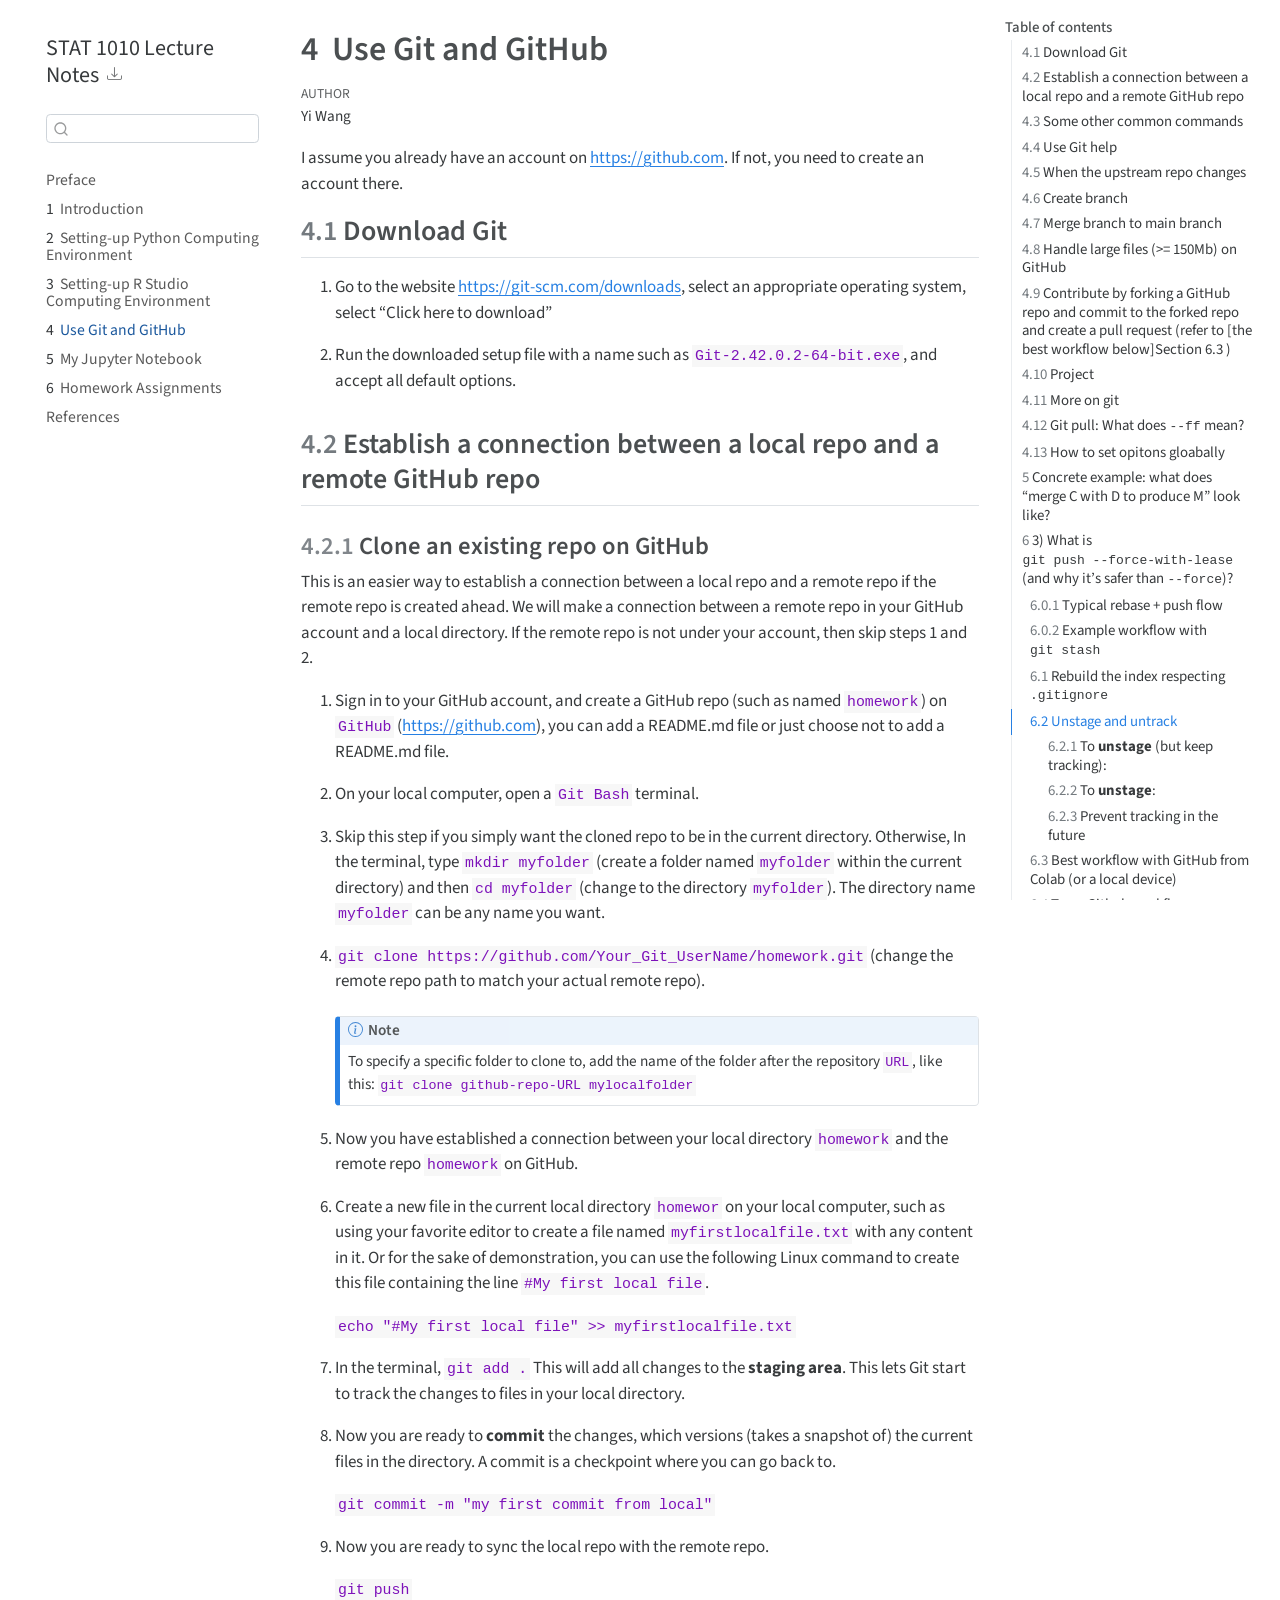
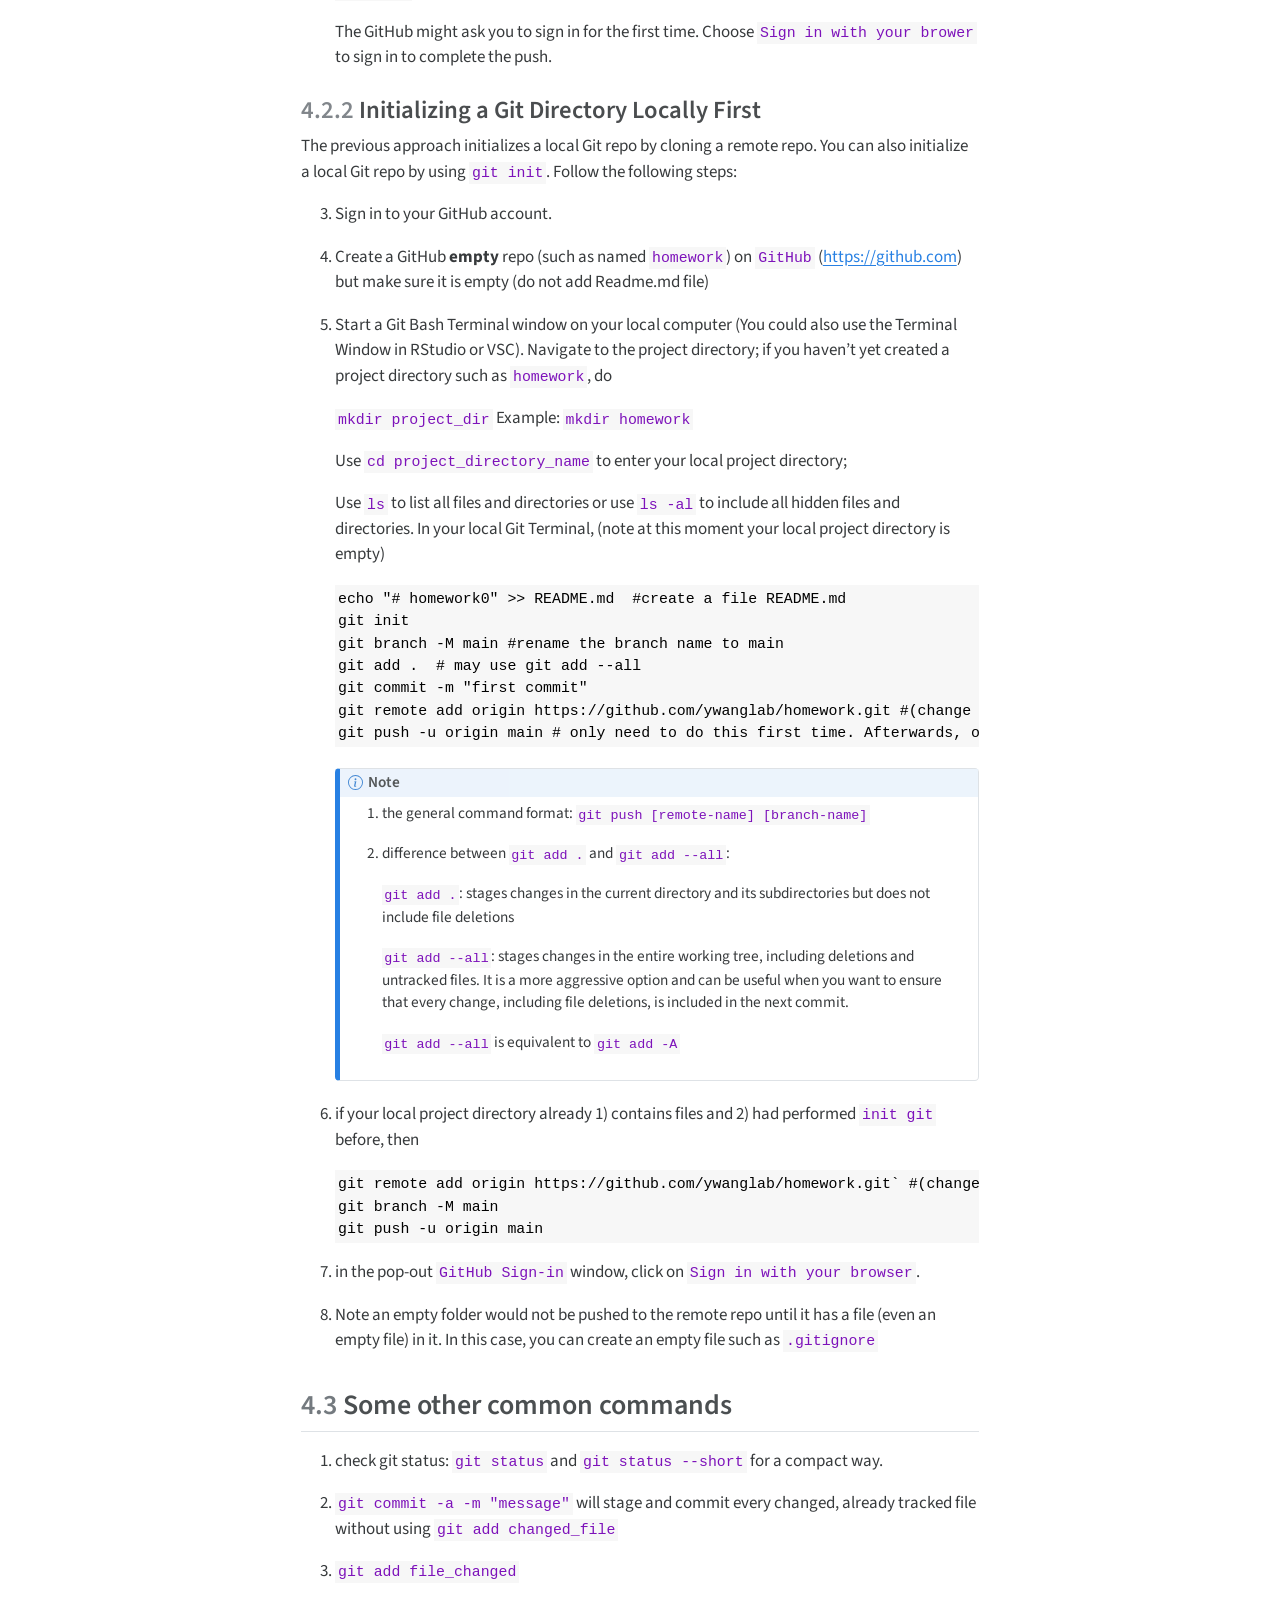
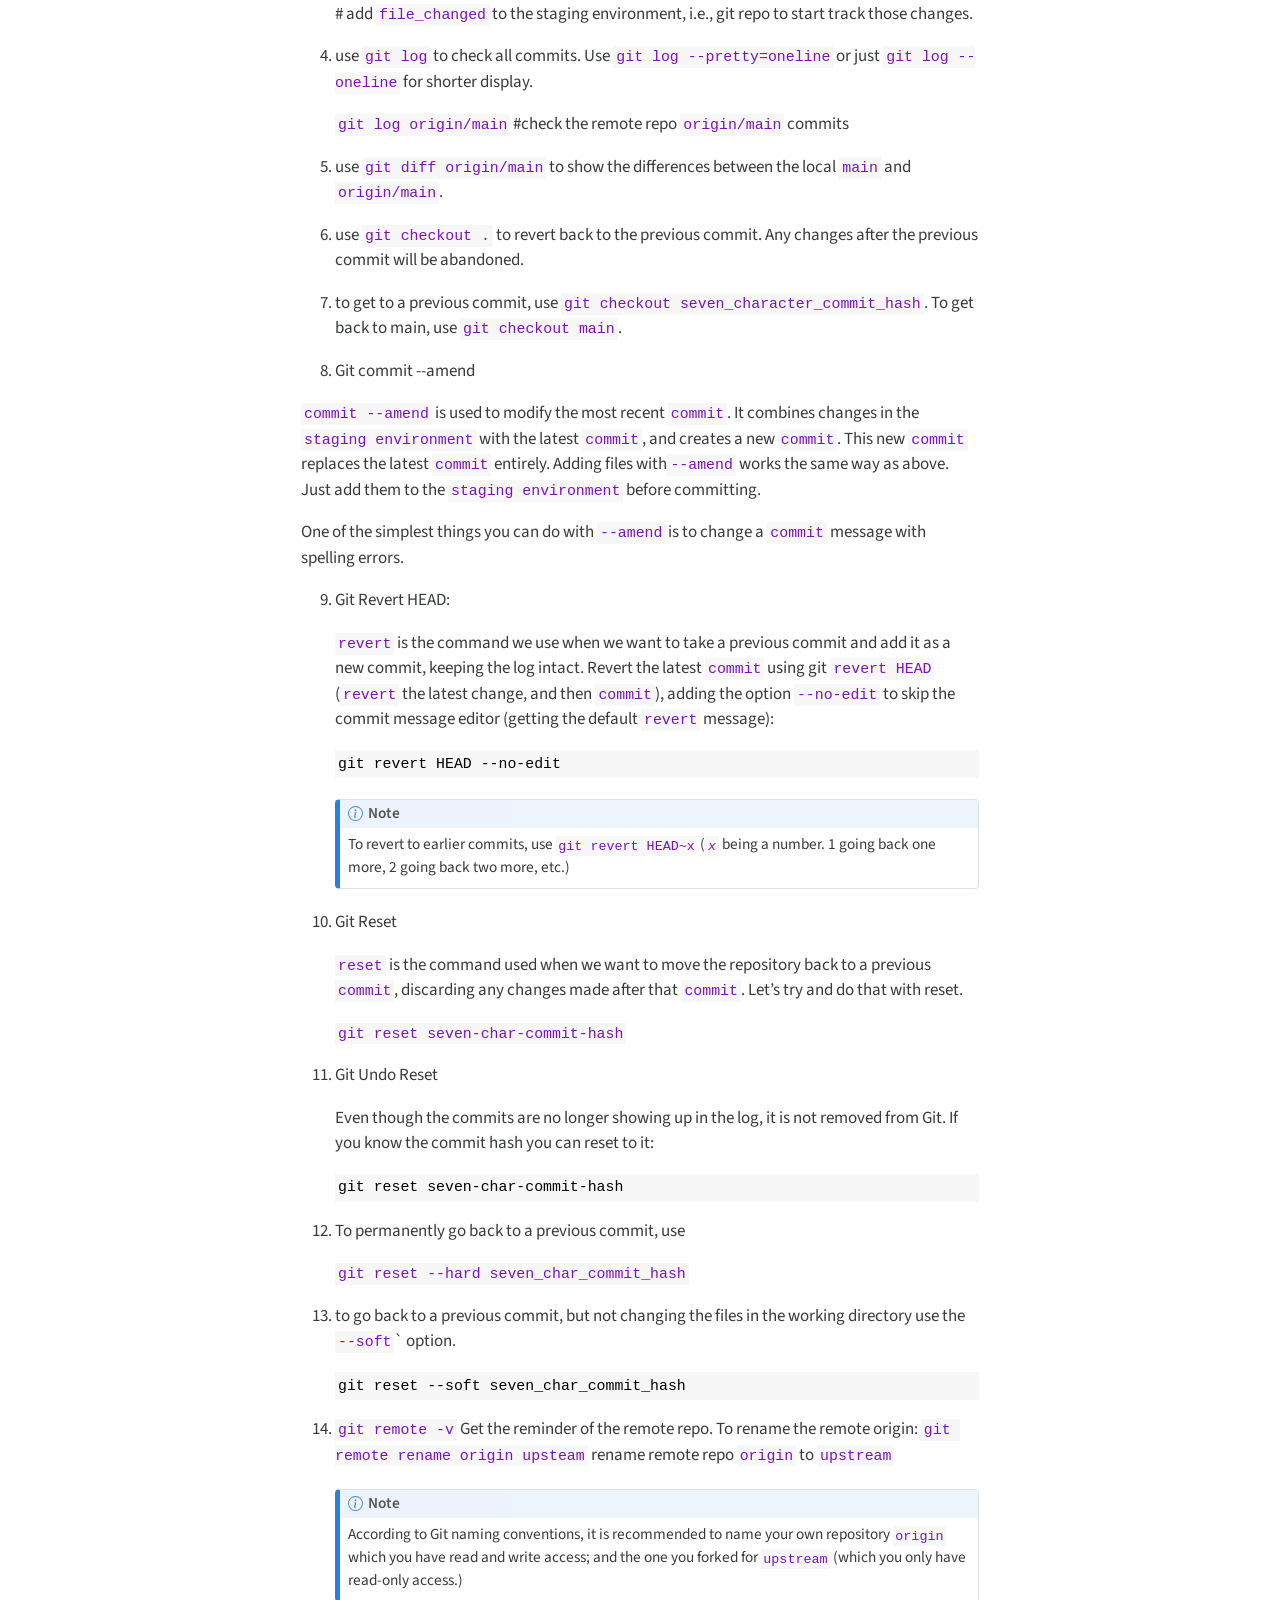
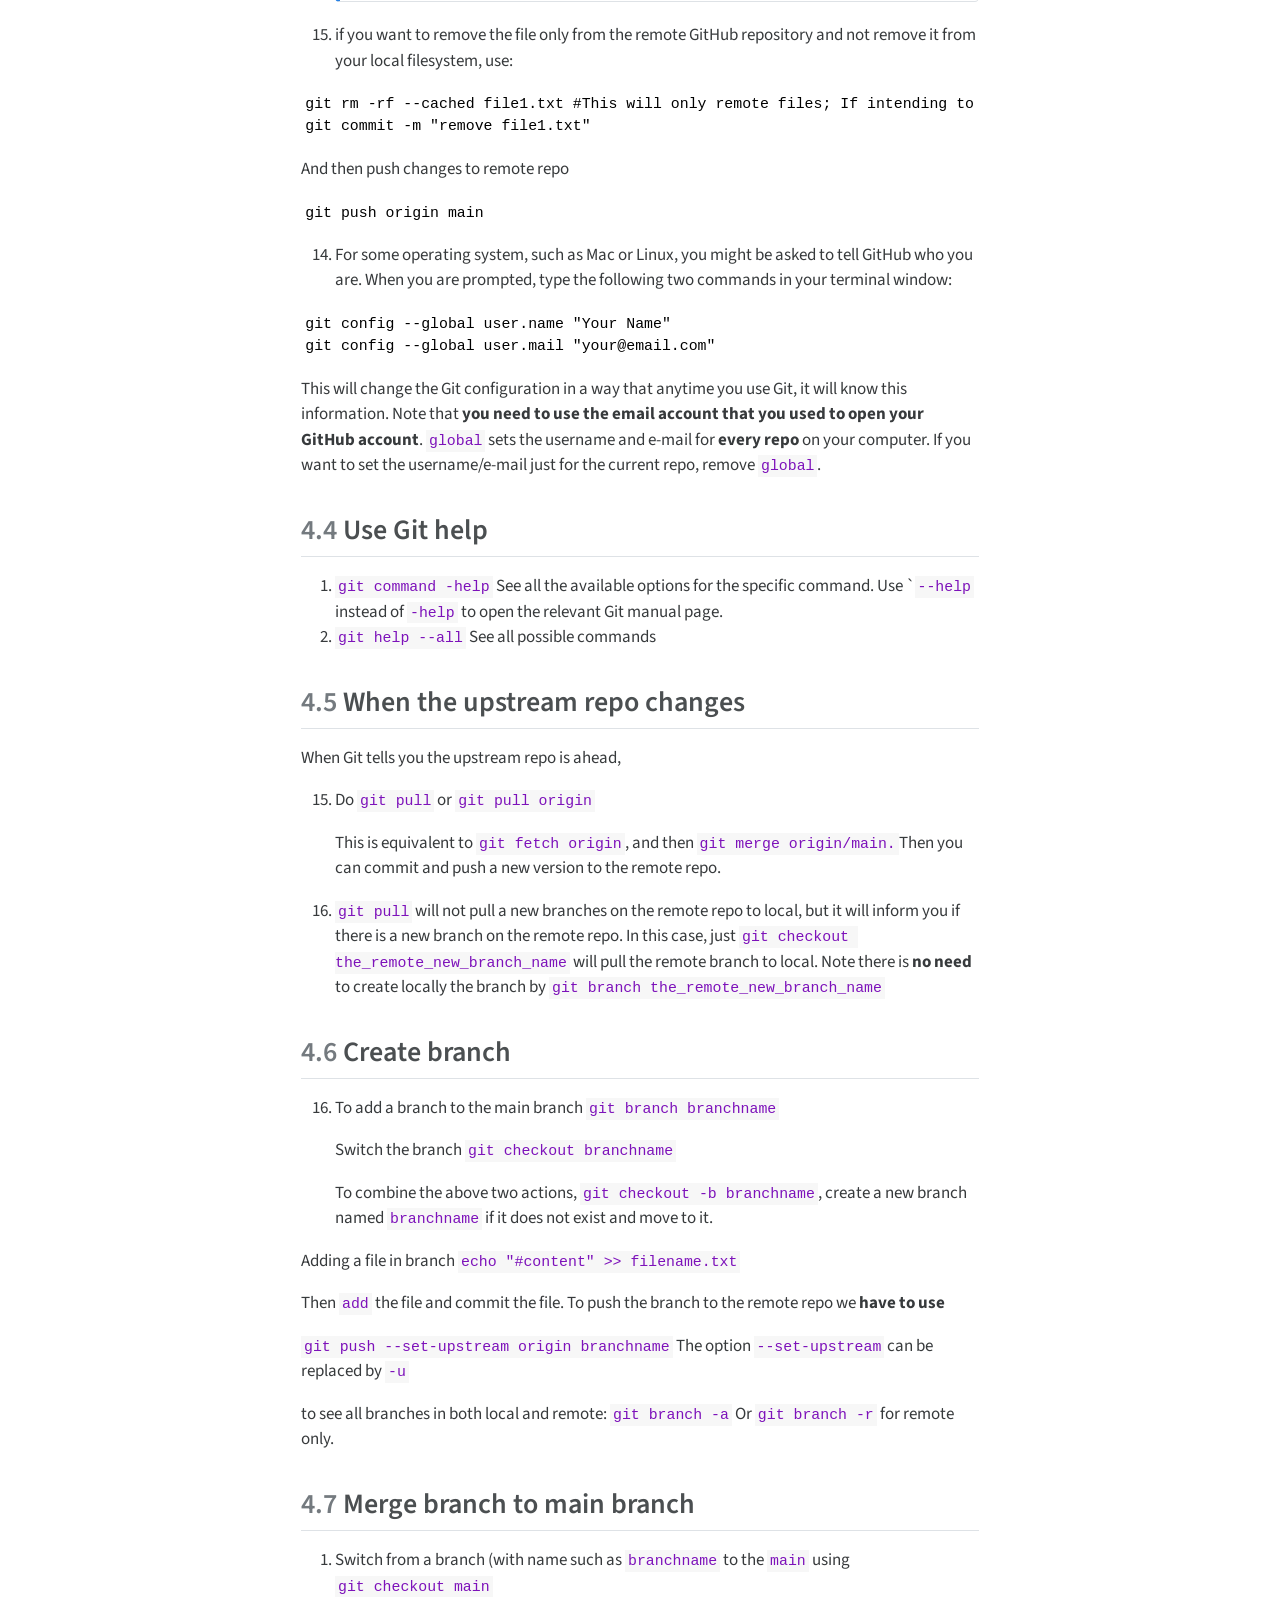
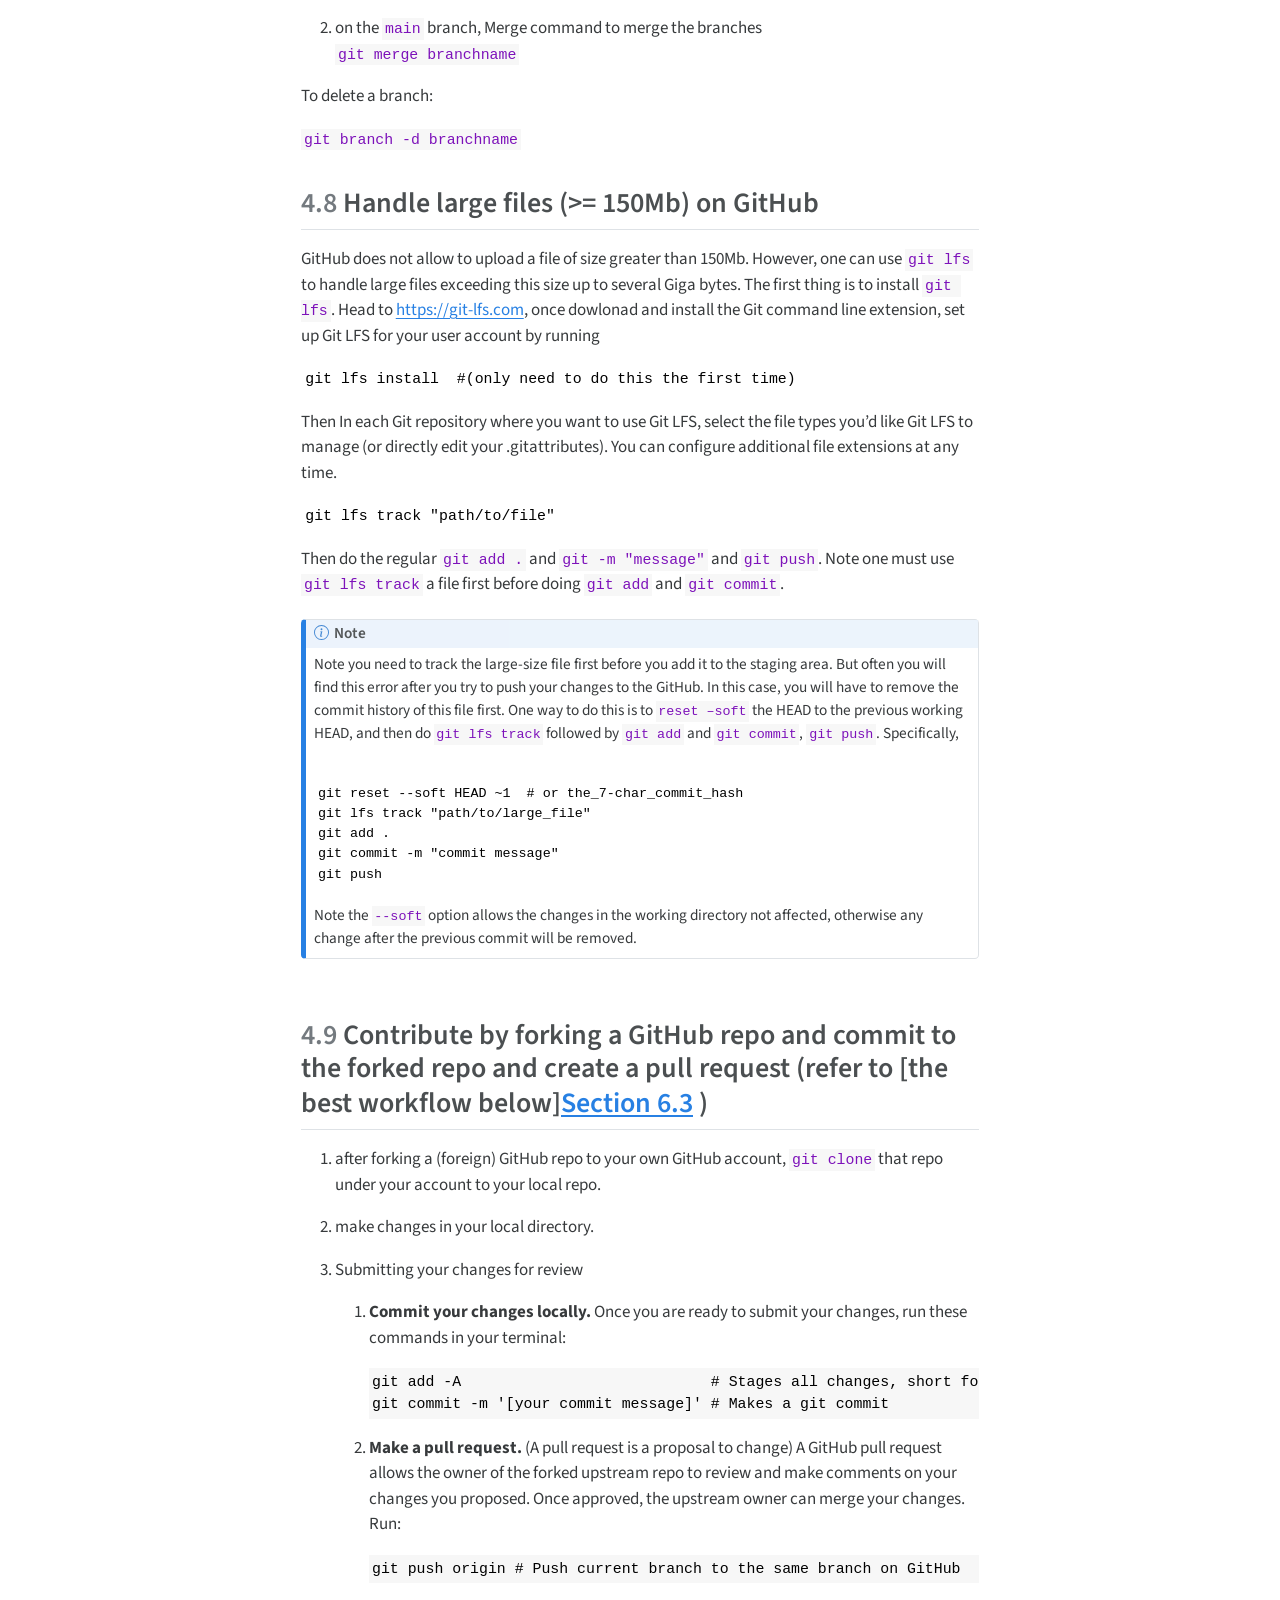
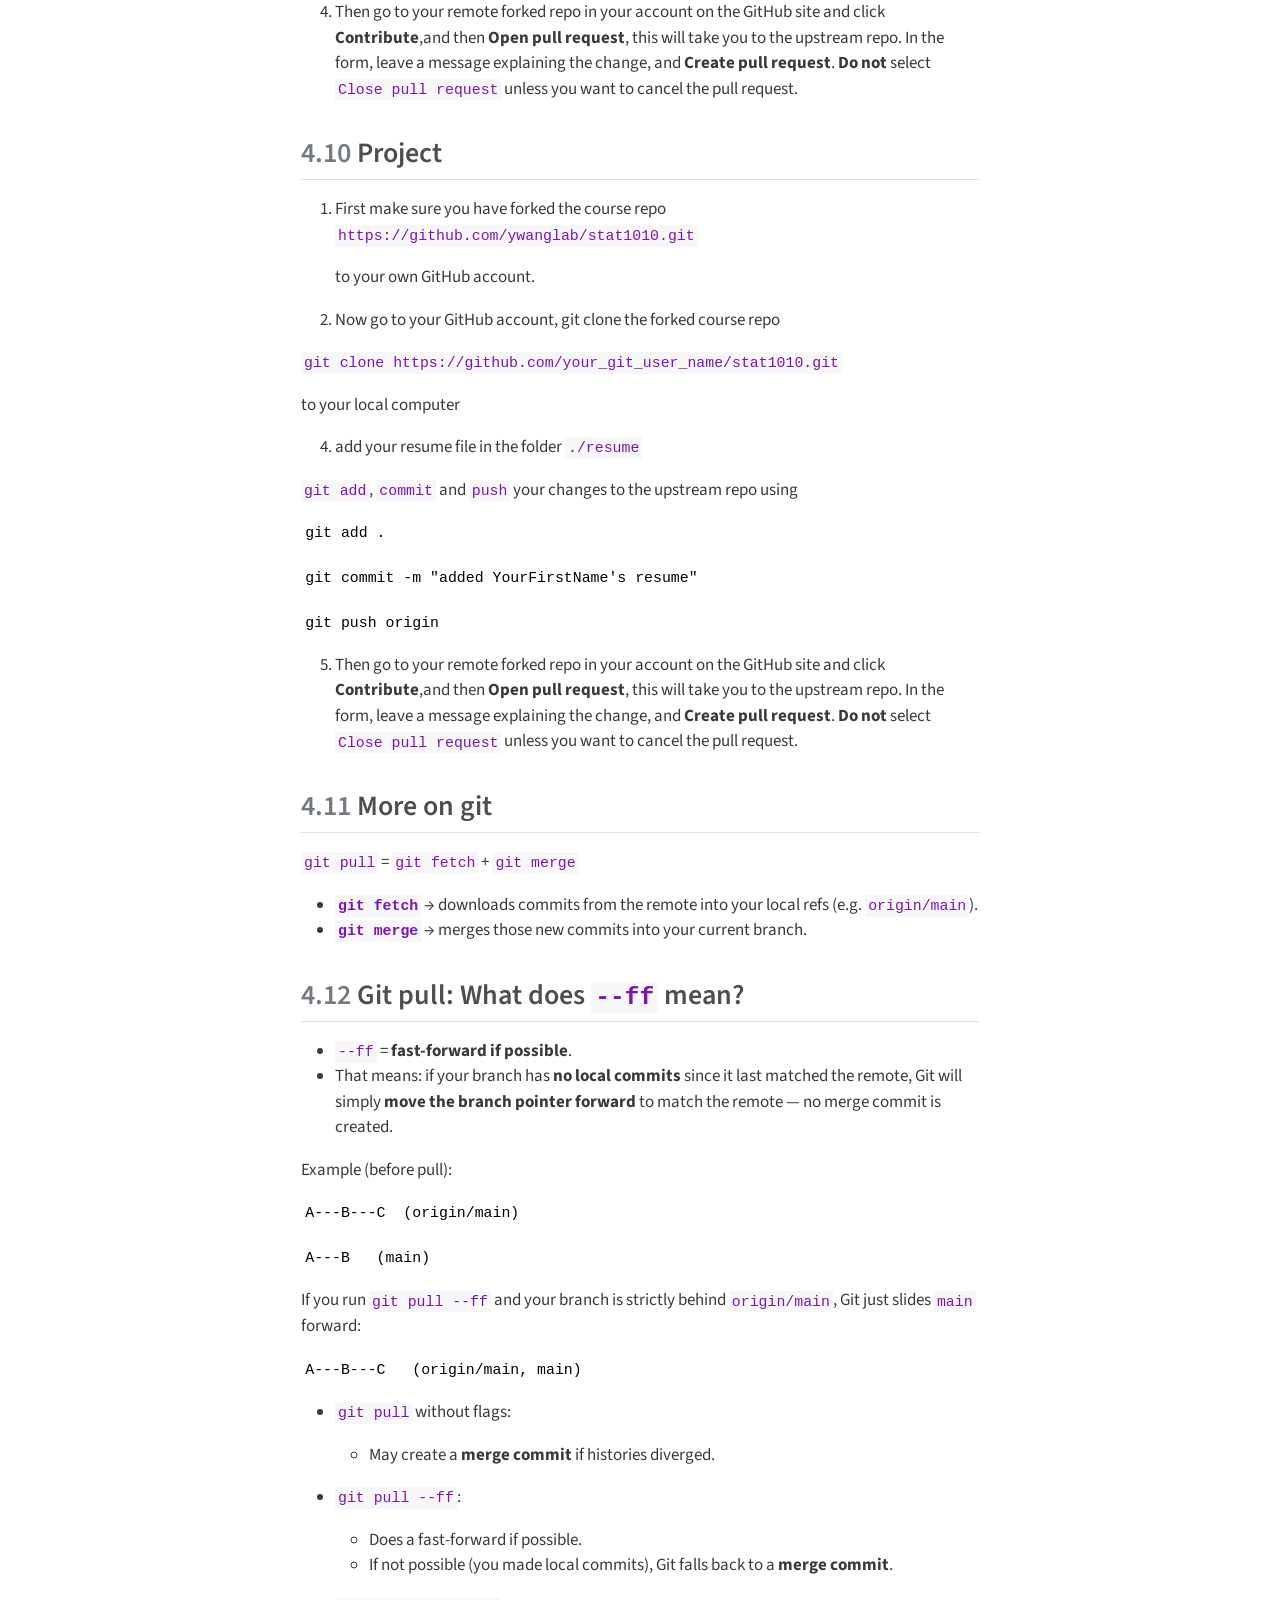
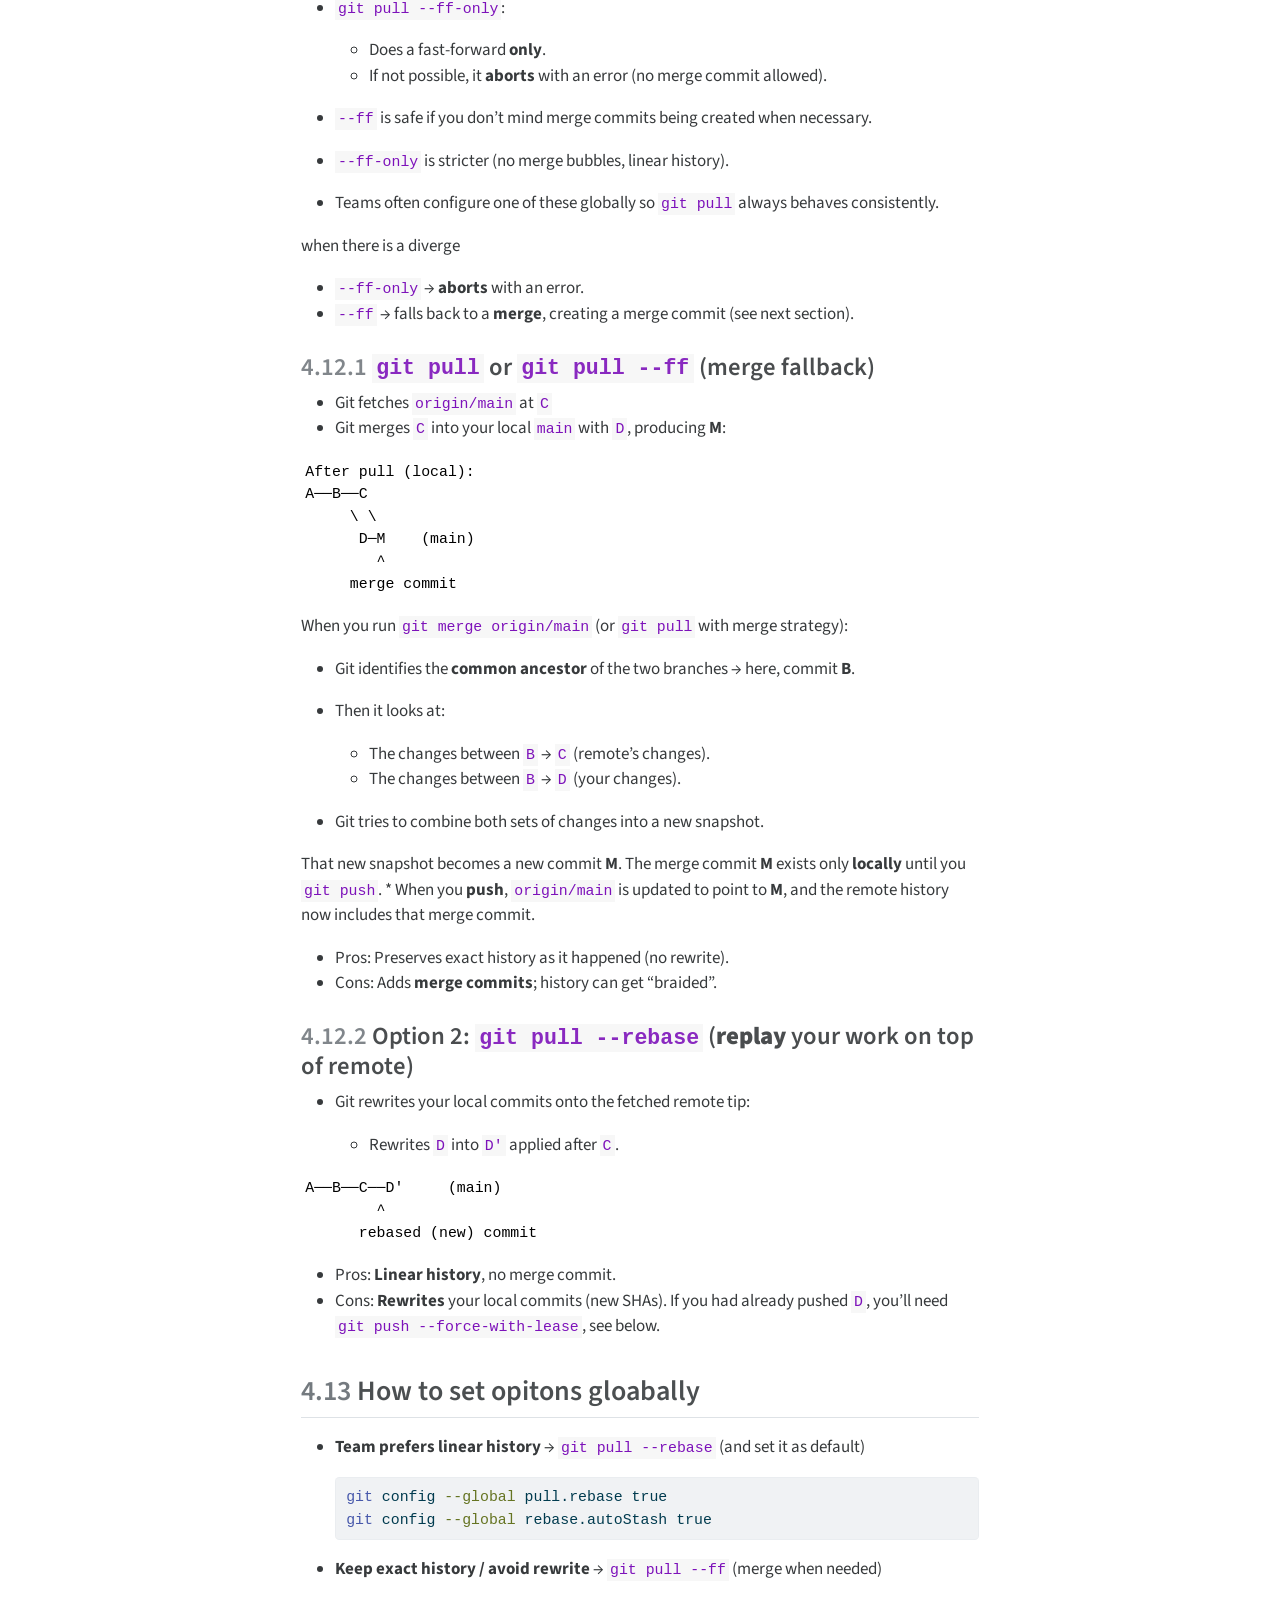
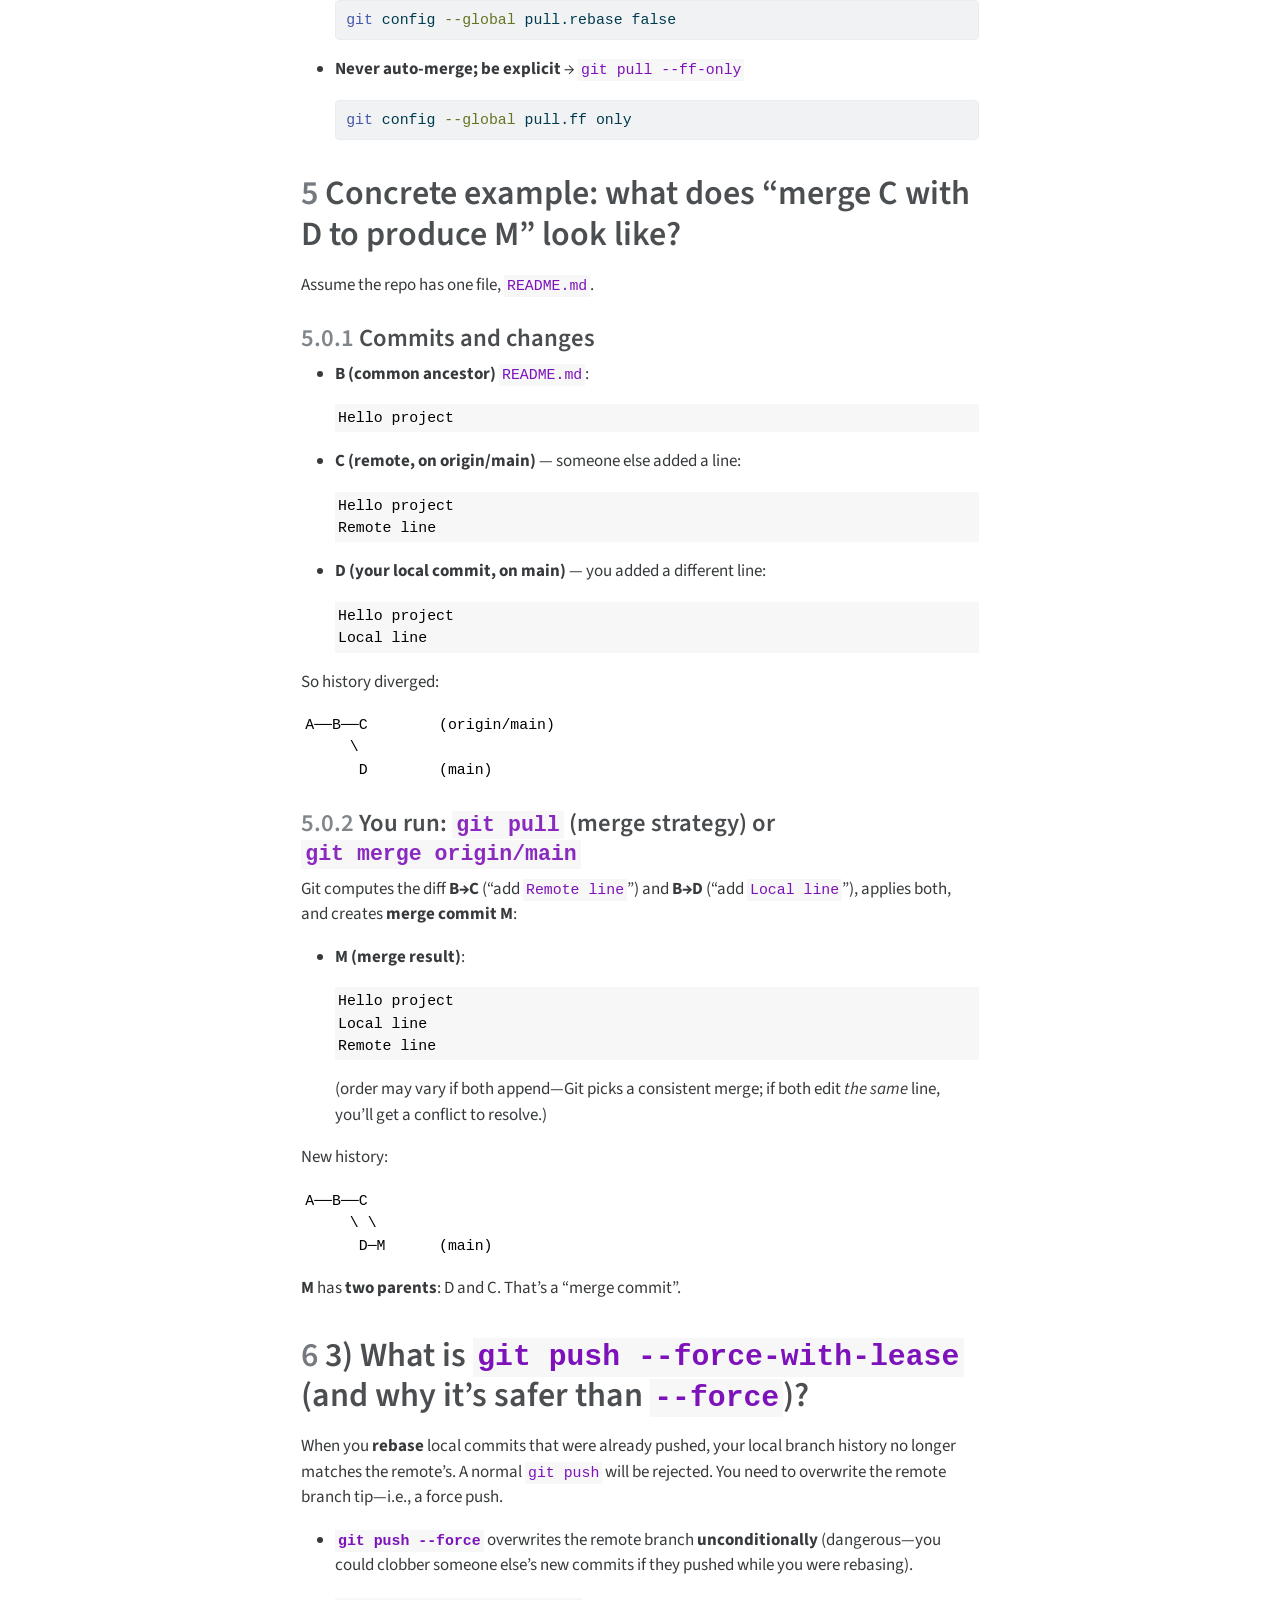
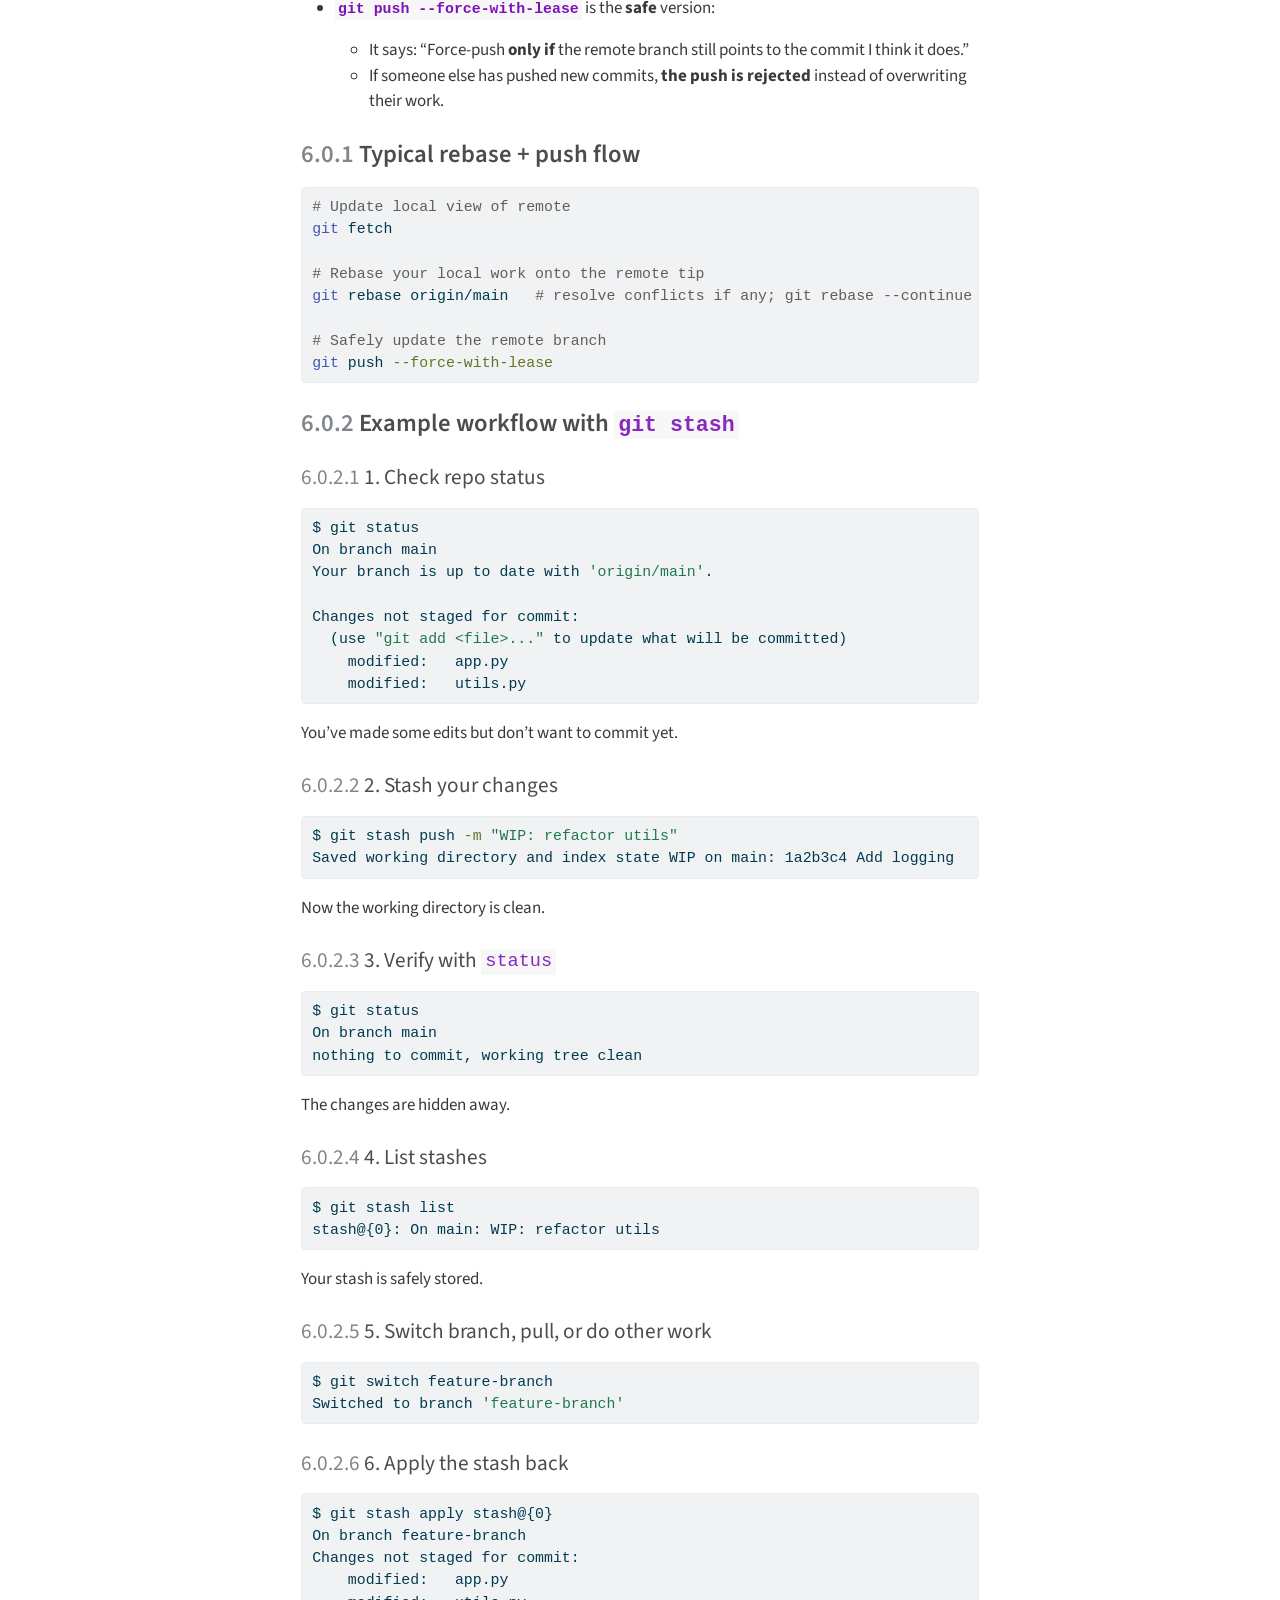
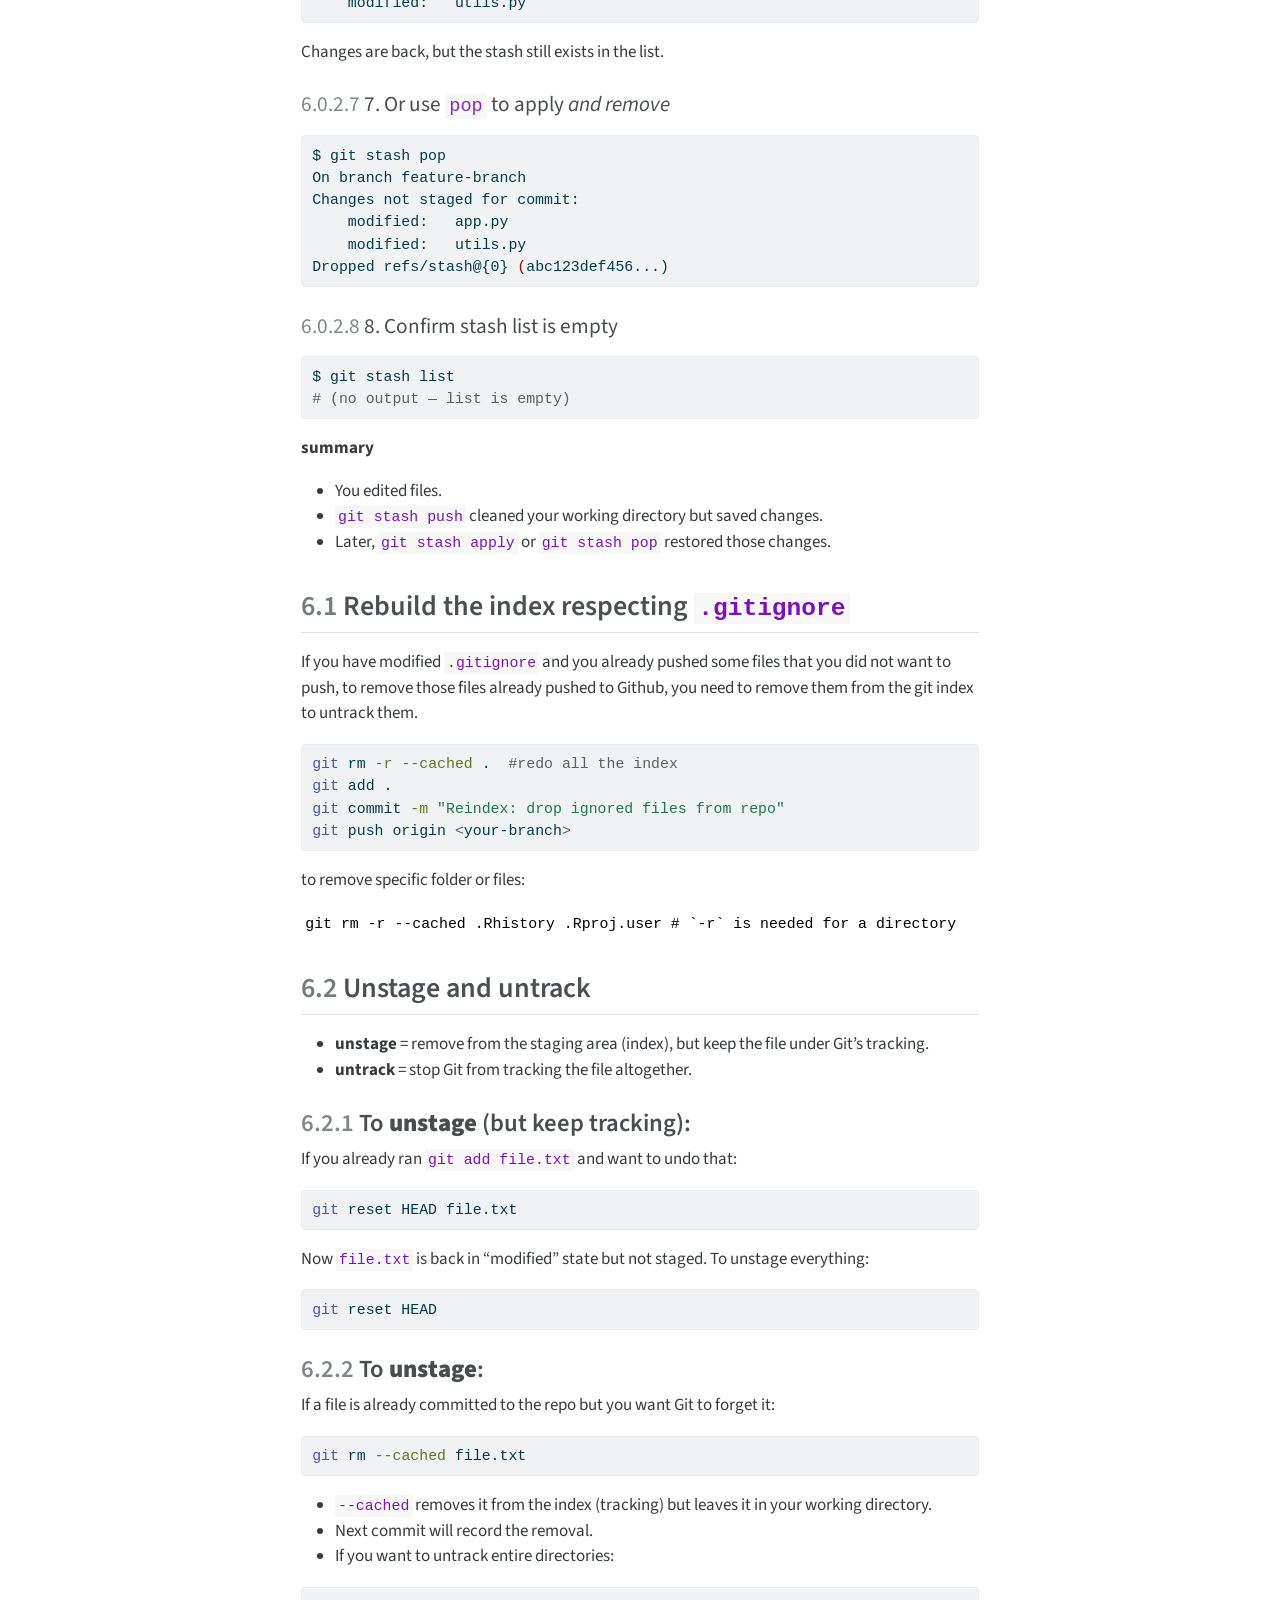
==== commit 21f70db5: "updated git and compu_env" ====
--- a/docs/git.html
+++ b/docs/git.html
@@ -229,26 +229,19 @@
   <li><a href="#create-branch" id="toc-create-branch" class="nav-link" data-scroll-target="#create-branch"><span class="header-section-number">4.6</span> Create branch</a></li>
   <li><a href="#merge-branch-to-main-branch" id="toc-merge-branch-to-main-branch" class="nav-link" data-scroll-target="#merge-branch-to-main-branch"><span class="header-section-number">4.7</span> Merge branch to main branch</a></li>
   <li><a href="#handle-large-files-150mb-on-github" id="toc-handle-large-files-150mb-on-github" class="nav-link" data-scroll-target="#handle-large-files-150mb-on-github"><span class="header-section-number">4.8</span> Handle large files (&gt;= 150Mb) on GitHub</a></li>
-  <li><a href="#contribute-by-forking-a-github-repo-and-commit-to-the-forked-repo-and-create-a-pull-request" id="toc-contribute-by-forking-a-github-repo-and-commit-to-the-forked-repo-and-create-a-pull-request" class="nav-link" data-scroll-target="#contribute-by-forking-a-github-repo-and-commit-to-the-forked-repo-and-create-a-pull-request"><span class="header-section-number">4.9</span> Contribute by forking a GitHub repo and commit to the forked repo and create a pull request</a></li>
+  <li><a href="#contribute-by-forking-a-github-repo-and-commit-to-the-forked-repo-and-create-a-pull-request-refer-to-the-best-workflow-belowsec-bestworkflow" id="toc-contribute-by-forking-a-github-repo-and-commit-to-the-forked-repo-and-create-a-pull-request-refer-to-the-best-workflow-belowsec-bestworkflow" class="nav-link" data-scroll-target="#contribute-by-forking-a-github-repo-and-commit-to-the-forked-repo-and-create-a-pull-request-refer-to-the-best-workflow-belowsec-bestworkflow"><span class="header-section-number">4.9</span> Contribute by forking a GitHub repo and commit to the forked repo and create a pull request (refer to [the best workflow below]<span>Section&nbsp;6.3</span> )</a></li>
   <li><a href="#project" id="toc-project" class="nav-link" data-scroll-target="#project"><span class="header-section-number">4.10</span> Project</a></li>
   <li><a href="#more-on-git" id="toc-more-on-git" class="nav-link" data-scroll-target="#more-on-git"><span class="header-section-number">4.11</span> More on git</a></li>
-  <li><a href="#what-does---ff-mean" id="toc-what-does---ff-mean" class="nav-link" data-scroll-target="#what-does---ff-mean"><span class="header-section-number">4.12</span> 2. What does <code>--ff</code> mean?</a></li>
-  <li><a href="#how-is-this-different-from-the-defaults" id="toc-how-is-this-different-from-the-defaults" class="nav-link" data-scroll-target="#how-is-this-different-from-the-defaults"><span class="header-section-number">4.13</span> 3. How is this different from the defaults?</a></li>
-  <li><a href="#when-to-use-it" id="toc-when-to-use-it" class="nav-link" data-scroll-target="#when-to-use-it"><span class="header-section-number">4.14</span> 4. When to use it</a></li>
-  <li><a href="#when-there-is-a-diverge" id="toc-when-there-is-a-diverge" class="nav-link" data-scroll-target="#when-there-is-a-diverge"><span class="header-section-number">4.15</span> 1) when there is a diverge</a>
+  <li><a href="#git-pull-what-does---ff-mean" id="toc-git-pull-what-does---ff-mean" class="nav-link" data-scroll-target="#git-pull-what-does---ff-mean"><span class="header-section-number">4.12</span> Git pull: What does <code>--ff</code> mean?</a>
   <ul class="collapse">
-  <li><a href="#git-pull-or-git-pull---ff-merge-fallback" id="toc-git-pull-or-git-pull---ff-merge-fallback" class="nav-link" data-scroll-target="#git-pull-or-git-pull---ff-merge-fallback"><span class="header-section-number">4.15.1</span> <code>git pull</code> or <code>git pull --ff</code> (merge fallback)</a></li>
-  <li><a href="#option-2-git-pull---rebase-replay-your-work-on-top-of-remote" id="toc-option-2-git-pull---rebase-replay-your-work-on-top-of-remote" class="nav-link" data-scroll-target="#option-2-git-pull---rebase-replay-your-work-on-top-of-remote"><span class="header-section-number">4.15.2</span> Option 2: <code>git pull --rebase</code> (<strong>replay</strong> your work on top of remote)</a></li>
+  <li><a href="#git-pull-or-git-pull---ff-merge-fallback" id="toc-git-pull-or-git-pull---ff-merge-fallback" class="nav-link" data-scroll-target="#git-pull-or-git-pull---ff-merge-fallback"><span class="header-section-number">4.12.1</span> <code>git pull</code> or <code>git pull --ff</code> (merge fallback)</a></li>
+  <li><a href="#option-2-git-pull---rebase-replay-your-work-on-top-of-remote" id="toc-option-2-git-pull---rebase-replay-your-work-on-top-of-remote" class="nav-link" data-scroll-target="#option-2-git-pull---rebase-replay-your-work-on-top-of-remote"><span class="header-section-number">4.12.2</span> Option 2: <code>git pull --rebase</code> (<strong>replay</strong> your work on top of remote)</a></li>
   </ul></li>
-  <li><a href="#how-to-set-opitons-gloabally" id="toc-how-to-set-opitons-gloabally" class="nav-link" data-scroll-target="#how-to-set-opitons-gloabally"><span class="header-section-number">4.16</span> How to set opitons gloabally</a></li>
-  <li><a href="#concrete-example-what-does-merge-c-with-d-to-produce-m-look-like" id="toc-concrete-example-what-does-merge-c-with-d-to-produce-m-look-like" class="nav-link" data-scroll-target="#concrete-example-what-does-merge-c-with-d-to-produce-m-look-like"><span class="header-section-number">5</span> 1) Concrete example: what does “merge C with D to produce M” look like?</a>
+  <li><a href="#how-to-set-opitons-gloabally" id="toc-how-to-set-opitons-gloabally" class="nav-link" data-scroll-target="#how-to-set-opitons-gloabally"><span class="header-section-number">4.13</span> How to set opitons gloabally</a></li>
+  <li><a href="#concrete-example-what-does-merge-c-with-d-to-produce-m-look-like" id="toc-concrete-example-what-does-merge-c-with-d-to-produce-m-look-like" class="nav-link" data-scroll-target="#concrete-example-what-does-merge-c-with-d-to-produce-m-look-like"><span class="header-section-number">5</span> Concrete example: what does “merge C with D to produce M” look like?</a>
   <ul class="collapse">
   <li><a href="#commits-and-changes" id="toc-commits-and-changes" class="nav-link" data-scroll-target="#commits-and-changes"><span class="header-section-number">5.0.1</span> Commits and changes</a></li>
   <li><a href="#you-run-git-pull-merge-strategy-or-git-merge-originmain" id="toc-you-run-git-pull-merge-strategy-or-git-merge-originmain" class="nav-link" data-scroll-target="#you-run-git-pull-merge-strategy-or-git-merge-originmain"><span class="header-section-number">5.0.2</span> You run: <code>git pull</code> (merge strategy) or <code>git merge origin/main</code></a></li>
-  <li><a href="#option-b-git-pull---rebase-replay-your-work-on-top-of-remote" id="toc-option-b-git-pull---rebase-replay-your-work-on-top-of-remote" class="nav-link" data-scroll-target="#option-b-git-pull---rebase-replay-your-work-on-top-of-remote"><span class="header-section-number">5.1</span> Option B: <code>git pull --rebase</code> (<strong>replay</strong> your work on top of remote)</a>
-  <ul class="collapse">
-  <li><a href="#which-should-you-use" id="toc-which-should-you-use" class="nav-link" data-scroll-target="#which-should-you-use"><span class="header-section-number">5.1.1</span> Which should you use?</a></li>
-  </ul></li>
   </ul></li>
   <li><a href="#what-is-git-push---force-with-lease-and-why-its-safer-than---force" id="toc-what-is-git-push---force-with-lease-and-why-its-safer-than---force" class="nav-link" data-scroll-target="#what-is-git-push---force-with-lease-and-why-its-safer-than---force"><span class="header-section-number">6</span> 3) What is <code>git push --force-with-lease</code> (and why it’s safer than <code>--force</code>)?</a>
   <ul class="collapse">
@@ -258,17 +251,13 @@
   <li><a href="#unstage-and-untrack" id="toc-unstage-and-untrack" class="nav-link" data-scroll-target="#unstage-and-untrack"><span class="header-section-number">6.2</span> Unstage and untrack</a>
   <ul class="collapse">
   <li><a href="#to-unstage-but-keep-tracking" id="toc-to-unstage-but-keep-tracking" class="nav-link" data-scroll-target="#to-unstage-but-keep-tracking"><span class="header-section-number">6.2.1</span> To <strong>unstage</strong> (but keep tracking):</a></li>
-  <li><a href="#to-untrack-stop-git-tracking-the-file" id="toc-to-untrack-stop-git-tracking-the-file" class="nav-link" data-scroll-target="#to-untrack-stop-git-tracking-the-file"><span class="header-section-number">6.2.2</span> To <strong>untrack</strong> (stop Git tracking the file):</a></li>
+  <li><a href="#to-unstage" id="toc-to-unstage" class="nav-link" data-scroll-target="#to-unstage"><span class="header-section-number">6.2.2</span> To <strong>unstage</strong>:</a></li>
   <li><a href="#prevent-tracking-in-the-future" id="toc-prevent-tracking-in-the-future" class="nav-link" data-scroll-target="#prevent-tracking-in-the-future"><span class="header-section-number">6.2.3</span> Prevent tracking in the future</a></li>
   </ul></li>
-  <li><a href="#team-git-workflow" id="toc-team-git-workflow" class="nav-link" data-scroll-target="#team-git-workflow"><span class="header-section-number">6.3</span> Team Git workflow</a>
-  <ul class="collapse">
-  <li><a href="#clone-the-repo-stay-off-main" id="toc-clone-the-repo-stay-off-main" class="nav-link" data-scroll-target="#clone-the-repo-stay-off-main"><span class="header-section-number">6.3.1</span> 1. <strong>Clone the repo &amp; stay off <code>main</code></strong></a></li>
-  <li><a href="#create-feature-branches" id="toc-create-feature-branches" class="nav-link" data-scroll-target="#create-feature-branches"><span class="header-section-number">6.3.2</span> 2. <strong>Create feature branches</strong></a></li>
-  <li><a href="#push-branch-to-github-and-open-a-pull-request-pr" id="toc-push-branch-to-github-and-open-a-pull-request-pr" class="nav-link" data-scroll-target="#push-branch-to-github-and-open-a-pull-request-pr"><span class="header-section-number">6.3.3</span> 3. <strong>Push branch to GitHub and open a Pull Request (PR)</strong></a></li>
-  <li><a href="#keep-your-branch-up-to-date" id="toc-keep-your-branch-up-to-date" class="nav-link" data-scroll-target="#keep-your-branch-up-to-date"><span class="header-section-number">6.3.4</span> 4. <strong>Keep your branch up-to-date</strong></a></li>
-  <li><a href="#summary" id="toc-summary" class="nav-link" data-scroll-target="#summary"><span class="header-section-number">6.3.5</span> Summary</a></li>
-  </ul></li>
+  <li><a href="#sec-bestworkflow" id="toc-sec-bestworkflow" class="nav-link" data-scroll-target="#sec-bestworkflow"><span class="header-section-number">6.3</span> Best workflow with GitHub from Colab (or a local device)</a></li>
+  <li><a href="#team-github-workflow" id="toc-team-github-workflow" class="nav-link" data-scroll-target="#team-github-workflow"><span class="header-section-number">6.4</span> Team Github workflow</a></li>
+  <li><a href="#initial-setup" id="toc-initial-setup" class="nav-link" data-scroll-target="#initial-setup"><span class="header-section-number">6.5</span> Initial setup</a></li>
+  <li><a href="#keep-your-fork-in-sync" id="toc-keep-your-fork-in-sync" class="nav-link" data-scroll-target="#keep-your-fork-in-sync"><span class="header-section-number">6.6</span> Keep your fork in sync</a></li>
   </ul></li>
   </ul>
 </nav>
@@ -359,7 +348,7 @@
 git add .  # may use git add --all
 git commit -m "first commit"
 git remote add origin https://github.com/ywanglab/homework.git #(change the remote repo path to your remote repo)
-git push -u origin main </code></pre>
+git push -u origin main # only need to do this first time. Afterwards, only `git push`</code></pre>
 <div class="callout callout-style-default callout-note callout-titled">
 <div class="callout-header d-flex align-content-center">
 <div class="callout-icon-container">
@@ -402,9 +391,8 @@
 <li><p>to get to a previous commit, use <code>git checkout seven_character_commit_hash</code>. To get back to main, use <code>git checkout main</code>.</p></li>
 <li><p>Git commit --amend</p></li>
 </ol>
-<pre><code>`commit --amend` is used to modify the most recent `commit`. It combines changes in the `staging environment` with the latest `commit`, and creates a new `commit`. This new `commit` replaces the latest `commit` entirely. Adding files with&nbsp;`--amend`&nbsp;works the same way as above. Just add them to the&nbsp;`staging environment`&nbsp;before committing.
-
-One of the simplest things you can do with&nbsp;`--amend`&nbsp;is to change a&nbsp;`commit`&nbsp;message with spelling errors.</code></pre>
+<p><code>commit --amend</code> is used to modify the most recent <code>commit</code>. It combines changes in the <code>staging environment</code> with the latest <code>commit</code>, and creates a new <code>commit</code>. This new <code>commit</code> replaces the latest <code>commit</code> entirely. Adding files with<code>--amend</code> works the same way as above. Just add them to the <code>staging environment</code> before committing.</p>
+<p>One of the simplest things you can do with <code>--amend</code> is to change a <code>commit</code> message with spelling errors.</p>
 <ol start="9" type="1">
 <li><p>Git Revert HEAD:</p>
 <p><code>revert</code> is the command we use when we want to take a previous commit and add it as a new commit, keeping the log intact. Revert the latest <code>commit</code> using git <code>revert HEAD</code> (<code>revert</code> the latest change, and then <code>commit</code>), adding the option <code>--no-edit</code> to skip the commit message editor (getting the default <code>revert</code> message):</p>
@@ -527,8 +515,8 @@
 </div>
 <pre><code></code></pre>
 </section>
-<section id="contribute-by-forking-a-github-repo-and-commit-to-the-forked-repo-and-create-a-pull-request" class="level2" data-number="4.9">
-<h2 data-number="4.9" class="anchored" data-anchor-id="contribute-by-forking-a-github-repo-and-commit-to-the-forked-repo-and-create-a-pull-request"><span class="header-section-number">4.9</span> Contribute by forking a GitHub repo and commit to the forked repo and create a pull request</h2>
+<section id="contribute-by-forking-a-github-repo-and-commit-to-the-forked-repo-and-create-a-pull-request-refer-to-the-best-workflow-belowsec-bestworkflow" class="level2" data-number="4.9">
+<h2 data-number="4.9" class="anchored" data-anchor-id="contribute-by-forking-a-github-repo-and-commit-to-the-forked-repo-and-create-a-pull-request-refer-to-the-best-workflow-belowsec-bestworkflow"><span class="header-section-number">4.9</span> Contribute by forking a GitHub repo and commit to the forked repo and create a pull request (refer to [the best workflow below]<a href="#sec-bestworkflow" class="quarto-xref"><span>Section&nbsp;6.3</span></a> )</h2>
 <ol type="1">
 <li><p>after forking a (foreign) GitHub repo to your own GitHub account, <code>git clone</code> that repo under your account to your local repo.</p></li>
 <li><p>make changes in your local directory.</p></li>
@@ -573,8 +561,8 @@
 <li><strong><code>git merge</code></strong> → merges those new commits into your current branch.</li>
 </ul>
 </section>
-<section id="what-does---ff-mean" class="level2" data-number="4.12">
-<h2 data-number="4.12" class="anchored" data-anchor-id="what-does---ff-mean"><span class="header-section-number">4.12</span> 2. What does <code>--ff</code> mean?</h2>
+<section id="git-pull-what-does---ff-mean" class="level2" data-number="4.12">
+<h2 data-number="4.12" class="anchored" data-anchor-id="git-pull-what-does---ff-mean"><span class="header-section-number">4.12</span> Git pull: What does <code>--ff</code> mean?</h2>
 <ul>
 <li><code>--ff</code> = <strong>fast-forward if possible</strong>.</li>
 <li>That means: if your branch has <strong>no local commits</strong> since it last matched the remote, Git will simply <strong>move the branch pointer forward</strong> to match the remote — no merge commit is created.</li>
@@ -585,10 +573,6 @@
 A---B   (main)</code></pre>
 <p>If you run <code>git pull --ff</code> and your branch is strictly behind <code>origin/main</code>, Git just slides <code>main</code> forward:</p>
 <pre><code>A---B---C   (origin/main, main)</code></pre>
-<hr>
-</section>
-<section id="how-is-this-different-from-the-defaults" class="level2" data-number="4.13">
-<h2 data-number="4.13" class="anchored" data-anchor-id="how-is-this-different-from-the-defaults"><span class="header-section-number">4.13</span> 3. How is this different from the defaults?</h2>
 <ul>
 <li><p><code>git pull</code> without flags:</p>
 <ul>
@@ -604,35 +588,17 @@
 <li>Does a fast-forward <strong>only</strong>.</li>
 <li>If not possible, it <strong>aborts</strong> with an error (no merge commit allowed).</li>
 </ul></li>
-</ul>
-</section>
-<section id="when-to-use-it" class="level2" data-number="4.14">
-<h2 data-number="4.14" class="anchored" data-anchor-id="when-to-use-it"><span class="header-section-number">4.14</span> 4. When to use it</h2>
-<ul>
-<li><code>--ff</code> is safe if you don’t mind merge commits being created when necessary.</li>
-<li><code>--ff-only</code> is stricter (no merge bubbles, linear history).</li>
-<li>Teams often configure one of these globally so <code>git pull</code> always behaves consistently.</li>
-</ul>
-</section>
-<section id="when-there-is-a-diverge" class="level2" data-number="4.15">
-<h2 data-number="4.15" class="anchored" data-anchor-id="when-there-is-a-diverge"><span class="header-section-number">4.15</span> 1) when there is a diverge</h2>
-<p>Recall the setup:</p>
-<pre><code>A──B──C     (origin/main)
-     \
-      D     (main)</code></pre>
-<ul>
-<li><p><code>C</code> and <code>D</code> share a common ancestor <code>B</code>. So Git sees:</p></li>
-<li><p>One branch has new work (<code>C</code>).</p></li>
-<li><p>Another branch has different new work (<code>D</code>).</p></li>
-<li><p><strong>D</strong> is a <strong>local commit</strong> you made on <code>main</code> after you last pulled.</p></li>
-<li><p>If you run <code>git pull --ff</code> (or <code>--ff-only</code>), <strong>fast‑forward is NOT possible</strong> because your branch has extra work (D).</p>
+<li><p><code>--ff</code> is safe if you don’t mind merge commits being created when necessary.</p></li>
+<li><p><code>--ff-only</code> is stricter (no merge bubbles, linear history).</p></li>
+<li><p>Teams often configure one of these globally so <code>git pull</code> always behaves consistently.</p></li>
+</ul>
+<p>when there is a diverge</p>
 <ul>
 <li><code>--ff-only</code> → <strong>aborts</strong> with an error.</li>
 <li><code>--ff</code> → falls back to a <strong>merge</strong>, creating a merge commit (see next section).</li>
-</ul></li>
-</ul>
-<section id="git-pull-or-git-pull---ff-merge-fallback" class="level3" data-number="4.15.1">
-<h3 data-number="4.15.1" class="anchored" data-anchor-id="git-pull-or-git-pull---ff-merge-fallback"><span class="header-section-number">4.15.1</span> <code>git pull</code> or <code>git pull --ff</code> (merge fallback)</h3>
+</ul>
+<section id="git-pull-or-git-pull---ff-merge-fallback" class="level3" data-number="4.12.1">
+<h3 data-number="4.12.1" class="anchored" data-anchor-id="git-pull-or-git-pull---ff-merge-fallback"><span class="header-section-number">4.12.1</span> <code>git pull</code> or <code>git pull --ff</code> (merge fallback)</h3>
 <ul>
 <li>Git fetches <code>origin/main</code> at <code>C</code></li>
 <li>Git merges <code>C</code> into your local <code>main</code> with <code>D</code>, producing <strong>M</strong>:</li>
@@ -659,8 +625,8 @@
 <li>Cons: Adds <strong>merge commits</strong>; history can get “braided”.</li>
 </ul>
 </section>
-<section id="option-2-git-pull---rebase-replay-your-work-on-top-of-remote" class="level3" data-number="4.15.2">
-<h3 data-number="4.15.2" class="anchored" data-anchor-id="option-2-git-pull---rebase-replay-your-work-on-top-of-remote"><span class="header-section-number">4.15.2</span> Option 2: <code>git pull --rebase</code> (<strong>replay</strong> your work on top of remote)</h3>
+<section id="option-2-git-pull---rebase-replay-your-work-on-top-of-remote" class="level3" data-number="4.12.2">
+<h3 data-number="4.12.2" class="anchored" data-anchor-id="option-2-git-pull---rebase-replay-your-work-on-top-of-remote"><span class="header-section-number">4.12.2</span> Option 2: <code>git pull --rebase</code> (<strong>replay</strong> your work on top of remote)</h3>
 <ul>
 <li><p>Git rewrites your local commits onto the fetched remote tip:</p>
 <ul>
@@ -672,24 +638,24 @@
       rebased (new) commit</code></pre>
 <ul>
 <li>Pros: <strong>Linear history</strong>, no merge commit.</li>
-<li>Cons: <strong>Rewrites</strong> your local commits (new SHAs). If you had already pushed <code>D</code>, you’ll need <code>git push --force-with-lease</code>.</li>
-</ul>
-</section>
-</section>
-<section id="how-to-set-opitons-gloabally" class="level2" data-number="4.16">
-<h2 data-number="4.16" class="anchored" data-anchor-id="how-to-set-opitons-gloabally"><span class="header-section-number">4.16</span> How to set opitons gloabally</h2>
+<li>Cons: <strong>Rewrites</strong> your local commits (new SHAs). If you had already pushed <code>D</code>, you’ll need <code>git push --force-with-lease</code>, see below.</li>
+</ul>
+</section>
+</section>
+<section id="how-to-set-opitons-gloabally" class="level2" data-number="4.13">
+<h2 data-number="4.13" class="anchored" data-anchor-id="how-to-set-opitons-gloabally"><span class="header-section-number">4.13</span> How to set opitons gloabally</h2>
 <ul>
 <li><p><strong>Team prefers linear history</strong> → <code>git pull --rebase</code> (and set it as default)</p>
-<div class="sourceCode" id="cb22"><pre class="sourceCode bash code-with-copy"><code class="sourceCode bash"><span id="cb22-1"><a href="#cb22-1" aria-hidden="true" tabindex="-1"></a><span class="fu">git</span> config <span class="at">--global</span> pull.rebase true</span>
-<span id="cb22-2"><a href="#cb22-2" aria-hidden="true" tabindex="-1"></a><span class="fu">git</span> config <span class="at">--global</span> rebase.autoStash true</span></code><button title="Copy to Clipboard" class="code-copy-button"><i class="bi"></i></button></pre></div></li>
+<div class="sourceCode" id="cb20"><pre class="sourceCode bash code-with-copy"><code class="sourceCode bash"><span id="cb20-1"><a href="#cb20-1" aria-hidden="true" tabindex="-1"></a><span class="fu">git</span> config <span class="at">--global</span> pull.rebase true</span>
+<span id="cb20-2"><a href="#cb20-2" aria-hidden="true" tabindex="-1"></a><span class="fu">git</span> config <span class="at">--global</span> rebase.autoStash true</span></code><button title="Copy to Clipboard" class="code-copy-button"><i class="bi"></i></button></pre></div></li>
 <li><p><strong>Keep exact history / avoid rewrite</strong> → <code>git pull --ff</code> (merge when needed)</p>
-<div class="sourceCode" id="cb23"><pre class="sourceCode bash code-with-copy"><code class="sourceCode bash"><span id="cb23-1"><a href="#cb23-1" aria-hidden="true" tabindex="-1"></a><span class="fu">git</span> config <span class="at">--global</span> pull.rebase false</span></code><button title="Copy to Clipboard" class="code-copy-button"><i class="bi"></i></button></pre></div></li>
+<div class="sourceCode" id="cb21"><pre class="sourceCode bash code-with-copy"><code class="sourceCode bash"><span id="cb21-1"><a href="#cb21-1" aria-hidden="true" tabindex="-1"></a><span class="fu">git</span> config <span class="at">--global</span> pull.rebase false</span></code><button title="Copy to Clipboard" class="code-copy-button"><i class="bi"></i></button></pre></div></li>
 <li><p><strong>Never auto-merge; be explicit</strong> → <code>git pull --ff-only</code></p>
-<div class="sourceCode" id="cb24"><pre class="sourceCode bash code-with-copy"><code class="sourceCode bash"><span id="cb24-1"><a href="#cb24-1" aria-hidden="true" tabindex="-1"></a><span class="fu">git</span> config <span class="at">--global</span> pull.ff only</span></code><button title="Copy to Clipboard" class="code-copy-button"><i class="bi"></i></button></pre></div></li>
+<div class="sourceCode" id="cb22"><pre class="sourceCode bash code-with-copy"><code class="sourceCode bash"><span id="cb22-1"><a href="#cb22-1" aria-hidden="true" tabindex="-1"></a><span class="fu">git</span> config <span class="at">--global</span> pull.ff only</span></code><button title="Copy to Clipboard" class="code-copy-button"><i class="bi"></i></button></pre></div></li>
 </ul>
 </section>
 <section id="concrete-example-what-does-merge-c-with-d-to-produce-m-look-like" class="level1" data-number="5">
-<h1 data-number="5"><span class="header-section-number">5</span> 1) Concrete example: what does “merge C with D to produce M” look like?</h1>
+<h1 data-number="5"><span class="header-section-number">5</span> Concrete example: what does “merge C with D to produce M” look like?</h1>
 <p>Assume the repo has one file, <code>README.md</code>.</p>
 <section id="commits-and-changes" class="level3" data-number="5.0.1">
 <h3 data-number="5.0.1" class="anchored" data-anchor-id="commits-and-changes"><span class="header-section-number">5.0.1</span> Commits and changes</h3>
@@ -724,30 +690,6 @@
       D─M      (main)</code></pre>
 <p><strong>M</strong> has <strong>two parents</strong>: D and C. That’s a “merge commit”.</p>
 </section>
-<section id="option-b-git-pull---rebase-replay-your-work-on-top-of-remote" class="level2" data-number="5.1">
-<h2 data-number="5.1" class="anchored" data-anchor-id="option-b-git-pull---rebase-replay-your-work-on-top-of-remote"><span class="header-section-number">5.1</span> Option B: <code>git pull --rebase</code> (<strong>replay</strong> your work on top of remote)</h2>
-<p>Git takes your local commit(s) and <strong>replays</strong> them atop <code>C</code>, producing a <em>new</em> commit <code>D'</code>:</p>
-<pre><code>A──B──C──D'    (main)</code></pre>
-<ul>
-<li><p>✅ Pros: <strong>Linear history</strong> (no merge commits), cleaner <code>git log</code>, bisect/blame often simpler.</p></li>
-<li><p>❗ Cons: <strong>Rewrites</strong> your local commit(s) (new SHAs).</p>
-<ul>
-<li>If you had already pushed <code>D</code>, you must <strong>force-push</strong> the rewritten branch (see below).</li>
-</ul></li>
-</ul>
-<section id="which-should-you-use" class="level3" data-number="5.1.1">
-<h3 data-number="5.1.1" class="anchored" data-anchor-id="which-should-you-use"><span class="header-section-number">5.1.1</span> Which should you use?</h3>
-<ul>
-<li>Many teams prefer <strong><code>--rebase</code></strong> for a clean linear history (especially on feature branches).</li>
-<li>If your team forbids history rewrites on shared branches, use <strong>merge</strong> (<code>git pull</code> or <code>git pull --ff</code>), or make sure you only rebase commits that haven’t been pushed/shared yet.</li>
-</ul>
-<blockquote class="blockquote">
-<p>Tip to make rebase the default:</p>
-<div class="sourceCode" id="cb32"><pre class="sourceCode bash code-with-copy"><code class="sourceCode bash"><span id="cb32-1"><a href="#cb32-1" aria-hidden="true" tabindex="-1"></a><span class="fu">git</span> config <span class="at">--global</span> pull.rebase true</span>
-<span id="cb32-2"><a href="#cb32-2" aria-hidden="true" tabindex="-1"></a><span class="fu">git</span> config <span class="at">--global</span> rebase.autoStash true</span></code><button title="Copy to Clipboard" class="code-copy-button"><i class="bi"></i></button></pre></div>
-</blockquote>
-</section>
-</section>
 </section>
 <section id="what-is-git-push---force-with-lease-and-why-its-safer-than---force" class="level1" data-number="6">
 <h1 data-number="6"><span class="header-section-number">6</span> 3) What is <code>git push --force-with-lease</code> (and why it’s safer than <code>--force</code>)?</h1>
@@ -762,76 +704,76 @@
 </ul>
 <section id="typical-rebase-push-flow" class="level3" data-number="6.0.1">
 <h3 data-number="6.0.1" class="anchored" data-anchor-id="typical-rebase-push-flow"><span class="header-section-number">6.0.1</span> Typical rebase + push flow</h3>
-<div class="sourceCode" id="cb33"><pre class="sourceCode bash code-with-copy"><code class="sourceCode bash"><span id="cb33-1"><a href="#cb33-1" aria-hidden="true" tabindex="-1"></a><span class="co"># Update local view of remote</span></span>
-<span id="cb33-2"><a href="#cb33-2" aria-hidden="true" tabindex="-1"></a><span class="fu">git</span> fetch</span>
-<span id="cb33-3"><a href="#cb33-3" aria-hidden="true" tabindex="-1"></a></span>
-<span id="cb33-4"><a href="#cb33-4" aria-hidden="true" tabindex="-1"></a><span class="co"># Rebase your local work onto the remote tip</span></span>
-<span id="cb33-5"><a href="#cb33-5" aria-hidden="true" tabindex="-1"></a><span class="fu">git</span> rebase origin/main   <span class="co"># resolve conflicts if any; git rebase --continue</span></span>
-<span id="cb33-6"><a href="#cb33-6" aria-hidden="true" tabindex="-1"></a></span>
-<span id="cb33-7"><a href="#cb33-7" aria-hidden="true" tabindex="-1"></a><span class="co"># Safely update the remote branch</span></span>
-<span id="cb33-8"><a href="#cb33-8" aria-hidden="true" tabindex="-1"></a><span class="fu">git</span> push <span class="at">--force-with-lease</span></span></code><button title="Copy to Clipboard" class="code-copy-button"><i class="bi"></i></button></pre></div>
+<div class="sourceCode" id="cb29"><pre class="sourceCode bash code-with-copy"><code class="sourceCode bash"><span id="cb29-1"><a href="#cb29-1" aria-hidden="true" tabindex="-1"></a><span class="co"># Update local view of remote</span></span>
+<span id="cb29-2"><a href="#cb29-2" aria-hidden="true" tabindex="-1"></a><span class="fu">git</span> fetch</span>
+<span id="cb29-3"><a href="#cb29-3" aria-hidden="true" tabindex="-1"></a></span>
+<span id="cb29-4"><a href="#cb29-4" aria-hidden="true" tabindex="-1"></a><span class="co"># Rebase your local work onto the remote tip</span></span>
+<span id="cb29-5"><a href="#cb29-5" aria-hidden="true" tabindex="-1"></a><span class="fu">git</span> rebase origin/main   <span class="co"># resolve conflicts if any; git rebase --continue</span></span>
+<span id="cb29-6"><a href="#cb29-6" aria-hidden="true" tabindex="-1"></a></span>
+<span id="cb29-7"><a href="#cb29-7" aria-hidden="true" tabindex="-1"></a><span class="co"># Safely update the remote branch</span></span>
+<span id="cb29-8"><a href="#cb29-8" aria-hidden="true" tabindex="-1"></a><span class="fu">git</span> push <span class="at">--force-with-lease</span></span></code><button title="Copy to Clipboard" class="code-copy-button"><i class="bi"></i></button></pre></div>
 </section>
 <section id="example-workflow-with-git-stash" class="level3" data-number="6.0.2">
 <h3 data-number="6.0.2" class="anchored" data-anchor-id="example-workflow-with-git-stash"><span class="header-section-number">6.0.2</span> Example workflow with <code>git stash</code></h3>
 <section id="check-repo-status" class="level4" data-number="6.0.2.1">
 <h4 data-number="6.0.2.1" class="anchored" data-anchor-id="check-repo-status"><span class="header-section-number">6.0.2.1</span> 1. Check repo status</h4>
-<div class="sourceCode" id="cb34"><pre class="sourceCode bash code-with-copy"><code class="sourceCode bash"><span id="cb34-1"><a href="#cb34-1" aria-hidden="true" tabindex="-1"></a><span class="ex">$</span> git status</span>
-<span id="cb34-2"><a href="#cb34-2" aria-hidden="true" tabindex="-1"></a><span class="ex">On</span> branch main</span>
-<span id="cb34-3"><a href="#cb34-3" aria-hidden="true" tabindex="-1"></a><span class="ex">Your</span> branch is up to date with <span class="st">'origin/main'</span>.</span>
-<span id="cb34-4"><a href="#cb34-4" aria-hidden="true" tabindex="-1"></a></span>
-<span id="cb34-5"><a href="#cb34-5" aria-hidden="true" tabindex="-1"></a><span class="ex">Changes</span> not staged for commit:</span>
-<span id="cb34-6"><a href="#cb34-6" aria-hidden="true" tabindex="-1"></a>  <span class="kw">(</span><span class="ex">use</span> <span class="st">"git add &lt;file&gt;..."</span> to update what will be committed<span class="kw">)</span></span>
-<span id="cb34-7"><a href="#cb34-7" aria-hidden="true" tabindex="-1"></a>    <span class="ex">modified:</span>   app.py</span>
-<span id="cb34-8"><a href="#cb34-8" aria-hidden="true" tabindex="-1"></a>    <span class="ex">modified:</span>   utils.py</span></code><button title="Copy to Clipboard" class="code-copy-button"><i class="bi"></i></button></pre></div>
+<div class="sourceCode" id="cb30"><pre class="sourceCode bash code-with-copy"><code class="sourceCode bash"><span id="cb30-1"><a href="#cb30-1" aria-hidden="true" tabindex="-1"></a><span class="ex">$</span> git status</span>
+<span id="cb30-2"><a href="#cb30-2" aria-hidden="true" tabindex="-1"></a><span class="ex">On</span> branch main</span>
+<span id="cb30-3"><a href="#cb30-3" aria-hidden="true" tabindex="-1"></a><span class="ex">Your</span> branch is up to date with <span class="st">'origin/main'</span>.</span>
+<span id="cb30-4"><a href="#cb30-4" aria-hidden="true" tabindex="-1"></a></span>
+<span id="cb30-5"><a href="#cb30-5" aria-hidden="true" tabindex="-1"></a><span class="ex">Changes</span> not staged for commit:</span>
+<span id="cb30-6"><a href="#cb30-6" aria-hidden="true" tabindex="-1"></a>  <span class="kw">(</span><span class="ex">use</span> <span class="st">"git add &lt;file&gt;..."</span> to update what will be committed<span class="kw">)</span></span>
+<span id="cb30-7"><a href="#cb30-7" aria-hidden="true" tabindex="-1"></a>    <span class="ex">modified:</span>   app.py</span>
+<span id="cb30-8"><a href="#cb30-8" aria-hidden="true" tabindex="-1"></a>    <span class="ex">modified:</span>   utils.py</span></code><button title="Copy to Clipboard" class="code-copy-button"><i class="bi"></i></button></pre></div>
 <p>You’ve made some edits but don’t want to commit yet.</p>
 </section>
 <section id="stash-your-changes" class="level4" data-number="6.0.2.2">
 <h4 data-number="6.0.2.2" class="anchored" data-anchor-id="stash-your-changes"><span class="header-section-number">6.0.2.2</span> 2. Stash your changes</h4>
-<div class="sourceCode" id="cb35"><pre class="sourceCode bash code-with-copy"><code class="sourceCode bash"><span id="cb35-1"><a href="#cb35-1" aria-hidden="true" tabindex="-1"></a><span class="ex">$</span> git stash push <span class="at">-m</span> <span class="st">"WIP: refactor utils"</span></span>
-<span id="cb35-2"><a href="#cb35-2" aria-hidden="true" tabindex="-1"></a><span class="ex">Saved</span> working directory and index state WIP on main: 1a2b3c4 Add logging</span></code><button title="Copy to Clipboard" class="code-copy-button"><i class="bi"></i></button></pre></div>
+<div class="sourceCode" id="cb31"><pre class="sourceCode bash code-with-copy"><code class="sourceCode bash"><span id="cb31-1"><a href="#cb31-1" aria-hidden="true" tabindex="-1"></a><span class="ex">$</span> git stash push <span class="at">-m</span> <span class="st">"WIP: refactor utils"</span></span>
+<span id="cb31-2"><a href="#cb31-2" aria-hidden="true" tabindex="-1"></a><span class="ex">Saved</span> working directory and index state WIP on main: 1a2b3c4 Add logging</span></code><button title="Copy to Clipboard" class="code-copy-button"><i class="bi"></i></button></pre></div>
 <p>Now the working directory is clean.</p>
 </section>
 <section id="verify-with-status" class="level4" data-number="6.0.2.3">
 <h4 data-number="6.0.2.3" class="anchored" data-anchor-id="verify-with-status"><span class="header-section-number">6.0.2.3</span> 3. Verify with <code>status</code></h4>
-<div class="sourceCode" id="cb36"><pre class="sourceCode bash code-with-copy"><code class="sourceCode bash"><span id="cb36-1"><a href="#cb36-1" aria-hidden="true" tabindex="-1"></a><span class="ex">$</span> git status</span>
-<span id="cb36-2"><a href="#cb36-2" aria-hidden="true" tabindex="-1"></a><span class="ex">On</span> branch main</span>
-<span id="cb36-3"><a href="#cb36-3" aria-hidden="true" tabindex="-1"></a><span class="ex">nothing</span> to commit, working tree clean</span></code><button title="Copy to Clipboard" class="code-copy-button"><i class="bi"></i></button></pre></div>
+<div class="sourceCode" id="cb32"><pre class="sourceCode bash code-with-copy"><code class="sourceCode bash"><span id="cb32-1"><a href="#cb32-1" aria-hidden="true" tabindex="-1"></a><span class="ex">$</span> git status</span>
+<span id="cb32-2"><a href="#cb32-2" aria-hidden="true" tabindex="-1"></a><span class="ex">On</span> branch main</span>
+<span id="cb32-3"><a href="#cb32-3" aria-hidden="true" tabindex="-1"></a><span class="ex">nothing</span> to commit, working tree clean</span></code><button title="Copy to Clipboard" class="code-copy-button"><i class="bi"></i></button></pre></div>
 <p>The changes are hidden away.</p>
 </section>
 <section id="list-stashes" class="level4" data-number="6.0.2.4">
 <h4 data-number="6.0.2.4" class="anchored" data-anchor-id="list-stashes"><span class="header-section-number">6.0.2.4</span> 4. List stashes</h4>
-<div class="sourceCode" id="cb37"><pre class="sourceCode bash code-with-copy"><code class="sourceCode bash"><span id="cb37-1"><a href="#cb37-1" aria-hidden="true" tabindex="-1"></a><span class="ex">$</span> git stash list</span>
-<span id="cb37-2"><a href="#cb37-2" aria-hidden="true" tabindex="-1"></a><span class="ex">stash@{0}:</span> On main: WIP: refactor utils</span></code><button title="Copy to Clipboard" class="code-copy-button"><i class="bi"></i></button></pre></div>
+<div class="sourceCode" id="cb33"><pre class="sourceCode bash code-with-copy"><code class="sourceCode bash"><span id="cb33-1"><a href="#cb33-1" aria-hidden="true" tabindex="-1"></a><span class="ex">$</span> git stash list</span>
+<span id="cb33-2"><a href="#cb33-2" aria-hidden="true" tabindex="-1"></a><span class="ex">stash@{0}:</span> On main: WIP: refactor utils</span></code><button title="Copy to Clipboard" class="code-copy-button"><i class="bi"></i></button></pre></div>
 <p>Your stash is safely stored.</p>
 </section>
 <section id="switch-branch-pull-or-do-other-work" class="level4" data-number="6.0.2.5">
 <h4 data-number="6.0.2.5" class="anchored" data-anchor-id="switch-branch-pull-or-do-other-work"><span class="header-section-number">6.0.2.5</span> 5. Switch branch, pull, or do other work</h4>
-<div class="sourceCode" id="cb38"><pre class="sourceCode bash code-with-copy"><code class="sourceCode bash"><span id="cb38-1"><a href="#cb38-1" aria-hidden="true" tabindex="-1"></a><span class="ex">$</span> git switch feature-branch</span>
-<span id="cb38-2"><a href="#cb38-2" aria-hidden="true" tabindex="-1"></a><span class="ex">Switched</span> to branch <span class="st">'feature-branch'</span></span></code><button title="Copy to Clipboard" class="code-copy-button"><i class="bi"></i></button></pre></div>
+<div class="sourceCode" id="cb34"><pre class="sourceCode bash code-with-copy"><code class="sourceCode bash"><span id="cb34-1"><a href="#cb34-1" aria-hidden="true" tabindex="-1"></a><span class="ex">$</span> git switch feature-branch</span>
+<span id="cb34-2"><a href="#cb34-2" aria-hidden="true" tabindex="-1"></a><span class="ex">Switched</span> to branch <span class="st">'feature-branch'</span></span></code><button title="Copy to Clipboard" class="code-copy-button"><i class="bi"></i></button></pre></div>
 </section>
 <section id="apply-the-stash-back" class="level4" data-number="6.0.2.6">
 <h4 data-number="6.0.2.6" class="anchored" data-anchor-id="apply-the-stash-back"><span class="header-section-number">6.0.2.6</span> 6. Apply the stash back</h4>
-<div class="sourceCode" id="cb39"><pre class="sourceCode bash code-with-copy"><code class="sourceCode bash"><span id="cb39-1"><a href="#cb39-1" aria-hidden="true" tabindex="-1"></a><span class="ex">$</span> git stash apply stash@{0}</span>
-<span id="cb39-2"><a href="#cb39-2" aria-hidden="true" tabindex="-1"></a><span class="ex">On</span> branch feature-branch</span>
-<span id="cb39-3"><a href="#cb39-3" aria-hidden="true" tabindex="-1"></a><span class="ex">Changes</span> not staged for commit:</span>
-<span id="cb39-4"><a href="#cb39-4" aria-hidden="true" tabindex="-1"></a>    <span class="ex">modified:</span>   app.py</span>
-<span id="cb39-5"><a href="#cb39-5" aria-hidden="true" tabindex="-1"></a>    <span class="ex">modified:</span>   utils.py</span></code><button title="Copy to Clipboard" class="code-copy-button"><i class="bi"></i></button></pre></div>
+<div class="sourceCode" id="cb35"><pre class="sourceCode bash code-with-copy"><code class="sourceCode bash"><span id="cb35-1"><a href="#cb35-1" aria-hidden="true" tabindex="-1"></a><span class="ex">$</span> git stash apply stash@{0}</span>
+<span id="cb35-2"><a href="#cb35-2" aria-hidden="true" tabindex="-1"></a><span class="ex">On</span> branch feature-branch</span>
+<span id="cb35-3"><a href="#cb35-3" aria-hidden="true" tabindex="-1"></a><span class="ex">Changes</span> not staged for commit:</span>
+<span id="cb35-4"><a href="#cb35-4" aria-hidden="true" tabindex="-1"></a>    <span class="ex">modified:</span>   app.py</span>
+<span id="cb35-5"><a href="#cb35-5" aria-hidden="true" tabindex="-1"></a>    <span class="ex">modified:</span>   utils.py</span></code><button title="Copy to Clipboard" class="code-copy-button"><i class="bi"></i></button></pre></div>
 <p>Changes are back, but the stash still exists in the list.</p>
 </section>
 <section id="or-use-pop-to-apply-and-remove" class="level4" data-number="6.0.2.7">
 <h4 data-number="6.0.2.7" class="anchored" data-anchor-id="or-use-pop-to-apply-and-remove"><span class="header-section-number">6.0.2.7</span> 7. Or use <code>pop</code> to apply <em>and remove</em></h4>
-<div class="sourceCode" id="cb40"><pre class="sourceCode bash code-with-copy"><code class="sourceCode bash"><span id="cb40-1"><a href="#cb40-1" aria-hidden="true" tabindex="-1"></a><span class="ex">$</span> git stash pop</span>
-<span id="cb40-2"><a href="#cb40-2" aria-hidden="true" tabindex="-1"></a><span class="ex">On</span> branch feature-branch</span>
-<span id="cb40-3"><a href="#cb40-3" aria-hidden="true" tabindex="-1"></a><span class="ex">Changes</span> not staged for commit:</span>
-<span id="cb40-4"><a href="#cb40-4" aria-hidden="true" tabindex="-1"></a>    <span class="ex">modified:</span>   app.py</span>
-<span id="cb40-5"><a href="#cb40-5" aria-hidden="true" tabindex="-1"></a>    <span class="ex">modified:</span>   utils.py</span>
-<span id="cb40-6"><a href="#cb40-6" aria-hidden="true" tabindex="-1"></a><span class="ex">Dropped</span> refs/stash@{0} <span class="er">(</span><span class="ex">abc123def456...</span><span class="kw">)</span></span></code><button title="Copy to Clipboard" class="code-copy-button"><i class="bi"></i></button></pre></div>
+<div class="sourceCode" id="cb36"><pre class="sourceCode bash code-with-copy"><code class="sourceCode bash"><span id="cb36-1"><a href="#cb36-1" aria-hidden="true" tabindex="-1"></a><span class="ex">$</span> git stash pop</span>
+<span id="cb36-2"><a href="#cb36-2" aria-hidden="true" tabindex="-1"></a><span class="ex">On</span> branch feature-branch</span>
+<span id="cb36-3"><a href="#cb36-3" aria-hidden="true" tabindex="-1"></a><span class="ex">Changes</span> not staged for commit:</span>
+<span id="cb36-4"><a href="#cb36-4" aria-hidden="true" tabindex="-1"></a>    <span class="ex">modified:</span>   app.py</span>
+<span id="cb36-5"><a href="#cb36-5" aria-hidden="true" tabindex="-1"></a>    <span class="ex">modified:</span>   utils.py</span>
+<span id="cb36-6"><a href="#cb36-6" aria-hidden="true" tabindex="-1"></a><span class="ex">Dropped</span> refs/stash@{0} <span class="er">(</span><span class="ex">abc123def456...</span><span class="kw">)</span></span></code><button title="Copy to Clipboard" class="code-copy-button"><i class="bi"></i></button></pre></div>
 </section>
 <section id="confirm-stash-list-is-empty" class="level4" data-number="6.0.2.8">
 <h4 data-number="6.0.2.8" class="anchored" data-anchor-id="confirm-stash-list-is-empty"><span class="header-section-number">6.0.2.8</span> 8. Confirm stash list is empty</h4>
-<div class="sourceCode" id="cb41"><pre class="sourceCode bash code-with-copy"><code class="sourceCode bash"><span id="cb41-1"><a href="#cb41-1" aria-hidden="true" tabindex="-1"></a><span class="ex">$</span> git stash list</span>
-<span id="cb41-2"><a href="#cb41-2" aria-hidden="true" tabindex="-1"></a><span class="co"># (no output — list is empty)</span></span></code><button title="Copy to Clipboard" class="code-copy-button"><i class="bi"></i></button></pre></div>
-<p>*Summary of this session**</p>
+<div class="sourceCode" id="cb37"><pre class="sourceCode bash code-with-copy"><code class="sourceCode bash"><span id="cb37-1"><a href="#cb37-1" aria-hidden="true" tabindex="-1"></a><span class="ex">$</span> git stash list</span>
+<span id="cb37-2"><a href="#cb37-2" aria-hidden="true" tabindex="-1"></a><span class="co"># (no output — list is empty)</span></span></code><button title="Copy to Clipboard" class="code-copy-button"><i class="bi"></i></button></pre></div>
+<p><strong>summary</strong></p>
 <ul>
 <li>You edited files.</li>
 <li><code>git stash push</code> cleaned your working directory but saved changes.</li>
@@ -841,11 +783,11 @@
 </section>
 <section id="rebuild-the-index-respecting-.gitignore" class="level2" data-number="6.1">
 <h2 data-number="6.1" class="anchored" data-anchor-id="rebuild-the-index-respecting-.gitignore"><span class="header-section-number">6.1</span> Rebuild the index respecting <code>.gitignore</code></h2>
-<p>If you have modified <code>.gitignore</code> and you already pushed some files that you did not want to push, to remove those files already pushed to Github, you need to remove them from the git index to untrach them.</p>
-<div class="sourceCode" id="cb42"><pre class="sourceCode bash code-with-copy"><code class="sourceCode bash"><span id="cb42-1"><a href="#cb42-1" aria-hidden="true" tabindex="-1"></a><span class="fu">git</span> rm <span class="at">-r</span> <span class="at">--cached</span> .</span>
-<span id="cb42-2"><a href="#cb42-2" aria-hidden="true" tabindex="-1"></a><span class="fu">git</span> add .</span>
-<span id="cb42-3"><a href="#cb42-3" aria-hidden="true" tabindex="-1"></a><span class="fu">git</span> commit <span class="at">-m</span> <span class="st">"Reindex: drop ignored files from repo"</span></span>
-<span id="cb42-4"><a href="#cb42-4" aria-hidden="true" tabindex="-1"></a><span class="fu">git</span> push origin <span class="op">&lt;</span>your-branch<span class="op">&gt;</span></span></code><button title="Copy to Clipboard" class="code-copy-button"><i class="bi"></i></button></pre></div>
+<p>If you have modified <code>.gitignore</code> and you already pushed some files that you did not want to push, to remove those files already pushed to Github, you need to remove them from the git index to untrack them.</p>
+<div class="sourceCode" id="cb38"><pre class="sourceCode bash code-with-copy"><code class="sourceCode bash"><span id="cb38-1"><a href="#cb38-1" aria-hidden="true" tabindex="-1"></a><span class="fu">git</span> rm <span class="at">-r</span> <span class="at">--cached</span> .  <span class="co">#redo all the index</span></span>
+<span id="cb38-2"><a href="#cb38-2" aria-hidden="true" tabindex="-1"></a><span class="fu">git</span> add .</span>
+<span id="cb38-3"><a href="#cb38-3" aria-hidden="true" tabindex="-1"></a><span class="fu">git</span> commit <span class="at">-m</span> <span class="st">"Reindex: drop ignored files from repo"</span></span>
+<span id="cb38-4"><a href="#cb38-4" aria-hidden="true" tabindex="-1"></a><span class="fu">git</span> push origin <span class="op">&lt;</span>your-branch<span class="op">&gt;</span></span></code><button title="Copy to Clipboard" class="code-copy-button"><i class="bi"></i></button></pre></div>
 <p>to remove specific folder or files:</p>
 <pre><code>git rm -r --cached .Rhistory .Rproj.user # `-r` is needed for a directory 
 </code></pre>
@@ -859,20 +801,20 @@
 <section id="to-unstage-but-keep-tracking" class="level3" data-number="6.2.1">
 <h3 data-number="6.2.1" class="anchored" data-anchor-id="to-unstage-but-keep-tracking"><span class="header-section-number">6.2.1</span> To <strong>unstage</strong> (but keep tracking):</h3>
 <p>If you already ran <code>git add file.txt</code> and want to undo that:</p>
-<div class="sourceCode" id="cb44"><pre class="sourceCode bash code-with-copy"><code class="sourceCode bash"><span id="cb44-1"><a href="#cb44-1" aria-hidden="true" tabindex="-1"></a><span class="fu">git</span> reset HEAD file.txt</span></code><button title="Copy to Clipboard" class="code-copy-button"><i class="bi"></i></button></pre></div>
+<div class="sourceCode" id="cb40"><pre class="sourceCode bash code-with-copy"><code class="sourceCode bash"><span id="cb40-1"><a href="#cb40-1" aria-hidden="true" tabindex="-1"></a><span class="fu">git</span> reset HEAD file.txt</span></code><button title="Copy to Clipboard" class="code-copy-button"><i class="bi"></i></button></pre></div>
 <p>Now <code>file.txt</code> is back in “modified” state but not staged. To unstage everything:</p>
-<div class="sourceCode" id="cb45"><pre class="sourceCode bash code-with-copy"><code class="sourceCode bash"><span id="cb45-1"><a href="#cb45-1" aria-hidden="true" tabindex="-1"></a><span class="fu">git</span> reset HEAD</span></code><button title="Copy to Clipboard" class="code-copy-button"><i class="bi"></i></button></pre></div>
-</section>
-<section id="to-untrack-stop-git-tracking-the-file" class="level3" data-number="6.2.2">
-<h3 data-number="6.2.2" class="anchored" data-anchor-id="to-untrack-stop-git-tracking-the-file"><span class="header-section-number">6.2.2</span> To <strong>untrack</strong> (stop Git tracking the file):</h3>
+<div class="sourceCode" id="cb41"><pre class="sourceCode bash code-with-copy"><code class="sourceCode bash"><span id="cb41-1"><a href="#cb41-1" aria-hidden="true" tabindex="-1"></a><span class="fu">git</span> reset HEAD</span></code><button title="Copy to Clipboard" class="code-copy-button"><i class="bi"></i></button></pre></div>
+</section>
+<section id="to-unstage" class="level3" data-number="6.2.2">
+<h3 data-number="6.2.2" class="anchored" data-anchor-id="to-unstage"><span class="header-section-number">6.2.2</span> To <strong>unstage</strong>:</h3>
 <p>If a file is already committed to the repo but you want Git to forget it:</p>
-<div class="sourceCode" id="cb46"><pre class="sourceCode bash code-with-copy"><code class="sourceCode bash"><span id="cb46-1"><a href="#cb46-1" aria-hidden="true" tabindex="-1"></a><span class="fu">git</span> rm <span class="at">--cached</span> file.txt</span></code><button title="Copy to Clipboard" class="code-copy-button"><i class="bi"></i></button></pre></div>
+<div class="sourceCode" id="cb42"><pre class="sourceCode bash code-with-copy"><code class="sourceCode bash"><span id="cb42-1"><a href="#cb42-1" aria-hidden="true" tabindex="-1"></a><span class="fu">git</span> rm <span class="at">--cached</span> file.txt</span></code><button title="Copy to Clipboard" class="code-copy-button"><i class="bi"></i></button></pre></div>
 <ul>
 <li><code>--cached</code> removes it from the index (tracking) but leaves it in your working directory.</li>
 <li>Next commit will record the removal.</li>
 <li>If you want to untrack entire directories:</li>
 </ul>
-<div class="sourceCode" id="cb47"><pre class="sourceCode bash code-with-copy"><code class="sourceCode bash"><span id="cb47-1"><a href="#cb47-1" aria-hidden="true" tabindex="-1"></a><span class="fu">git</span> rm <span class="at">-r</span> <span class="at">--cached</span> my_folder/</span></code><button title="Copy to Clipboard" class="code-copy-button"><i class="bi"></i></button></pre></div>
+<div class="sourceCode" id="cb43"><pre class="sourceCode bash code-with-copy"><code class="sourceCode bash"><span id="cb43-1"><a href="#cb43-1" aria-hidden="true" tabindex="-1"></a><span class="fu">git</span> rm <span class="at">-r</span> <span class="at">--cached</span> my_folder/</span></code><button title="Copy to Clipboard" class="code-copy-button"><i class="bi"></i></button></pre></div>
 </section>
 <section id="prevent-tracking-in-the-future" class="level3" data-number="6.2.3">
 <h3 data-number="6.2.3" class="anchored" data-anchor-id="prevent-tracking-in-the-future"><span class="header-section-number">6.2.3</span> Prevent tracking in the future</h3>
@@ -882,56 +824,87 @@
 my_folder/</code></pre>
 </section>
 </section>
-<section id="team-git-workflow" class="level2" data-number="6.3">
-<h2 data-number="6.3" class="anchored" data-anchor-id="team-git-workflow"><span class="header-section-number">6.3</span> Team Git workflow</h2>
-<p>Avoid committing directly to <code>main</code>?</p>
-<section id="clone-the-repo-stay-off-main" class="level3" data-number="6.3.1">
-<h3 data-number="6.3.1" class="anchored" data-anchor-id="clone-the-repo-stay-off-main"><span class="header-section-number">6.3.1</span> 1. <strong>Clone the repo &amp; stay off <code>main</code></strong></h3>
-<p>Everyone starts from:</p>
-<div class="sourceCode" id="cb49"><pre class="sourceCode bash code-with-copy"><code class="sourceCode bash"><span id="cb49-1"><a href="#cb49-1" aria-hidden="true" tabindex="-1"></a><span class="fu">git</span> clone https://github.com/org/project.git</span>
-<span id="cb49-2"><a href="#cb49-2" aria-hidden="true" tabindex="-1"></a><span class="bu">cd</span> project</span>
-<span id="cb49-3"><a href="#cb49-3" aria-hidden="true" tabindex="-1"></a><span class="fu">git</span> checkout main</span></code><button title="Copy to Clipboard" class="code-copy-button"><i class="bi"></i></button></pre></div>
-<p>But nobody codes directly on <code>main</code>.</p>
-</section>
-<section id="create-feature-branches" class="level3" data-number="6.3.2">
-<h3 data-number="6.3.2" class="anchored" data-anchor-id="create-feature-branches"><span class="header-section-number">6.3.2</span> 2. <strong>Create feature branches</strong></h3>
-<p>When starting new work:</p>
-<div class="sourceCode" id="cb50"><pre class="sourceCode bash code-with-copy"><code class="sourceCode bash"><span id="cb50-1"><a href="#cb50-1" aria-hidden="true" tabindex="-1"></a><span class="fu">git</span> checkout <span class="at">-b</span> feature/login-page</span>
-<span id="cb50-2"><a href="#cb50-2" aria-hidden="true" tabindex="-1"></a><span class="co"># do edits, commits...</span></span>
-<span id="cb50-3"><a href="#cb50-3" aria-hidden="true" tabindex="-1"></a><span class="fu">git</span> push origin feature/login-page</span></code><button title="Copy to Clipboard" class="code-copy-button"><i class="bi"></i></button></pre></div>
-<ul>
-<li>Each branch is <strong>short-lived</strong>, focused on a feature, fix, or experiment.</li>
-<li>Branch names like <code>feature/</code>, <code>bugfix/</code>, <code>hotfix/</code> make it clear what’s happening.</li>
-</ul>
-</section>
-<section id="push-branch-to-github-and-open-a-pull-request-pr" class="level3" data-number="6.3.3">
-<h3 data-number="6.3.3" class="anchored" data-anchor-id="push-branch-to-github-and-open-a-pull-request-pr"><span class="header-section-number">6.3.3</span> 3. <strong>Push branch to GitHub and open a Pull Request (PR)</strong></h3>
-<p>On GitHub:</p>
-<ul>
-<li>Open a <strong>PR from <code>feature/login-page</code> → <code>main</code></strong>.</li>
-<li>Teammates can review code, request changes, and run tests before merging.</li>
-</ul>
-</section>
-<section id="keep-your-branch-up-to-date" class="level3" data-number="6.3.4">
-<h3 data-number="6.3.4" class="anchored" data-anchor-id="keep-your-branch-up-to-date"><span class="header-section-number">6.3.4</span> 4. <strong>Keep your branch up-to-date</strong></h3>
-<p>If <code>main</code> has moved on while you’re coding:</p>
-<div class="sourceCode" id="cb51"><pre class="sourceCode bash code-with-copy"><code class="sourceCode bash"><span id="cb51-1"><a href="#cb51-1" aria-hidden="true" tabindex="-1"></a><span class="fu">git</span> checkout main</span>
-<span id="cb51-2"><a href="#cb51-2" aria-hidden="true" tabindex="-1"></a><span class="fu">git</span> pull origin main</span>
-<span id="cb51-3"><a href="#cb51-3" aria-hidden="true" tabindex="-1"></a><span class="fu">git</span> checkout feature/login-page</span>
-<span id="cb51-4"><a href="#cb51-4" aria-hidden="true" tabindex="-1"></a><span class="fu">git</span> merge main   <span class="co"># or git rebase main</span></span></code><button title="Copy to Clipboard" class="code-copy-button"><i class="bi"></i></button></pre></div>
-<p>This keeps your branch compatible with the latest <code>main</code>.</p>
-</section>
-<section id="summary" class="level3" data-number="6.3.5">
-<h3 data-number="6.3.5" class="anchored" data-anchor-id="summary"><span class="header-section-number">6.3.5</span> Summary</h3>
-<ul>
-<li><strong>Don’t commit directly to <code>main</code>.</strong></li>
-<li>Each collaborator works in their own <strong>branch</strong>, pushes it to GitHub, and opens a <strong>Pull Request</strong>.</li>
-<li>Merges into <code>main</code> only after <strong>review + tests pass</strong>.</li>
-</ul>
-<p>This way, <code>main</code> always works, and the team avoids chaos.</p>
-
-
-</section>
+<section id="sec-bestworkflow" class="level2" data-number="6.3">
+<h2 data-number="6.3" class="anchored" data-anchor-id="sec-bestworkflow"><span class="header-section-number">6.3</span> Best workflow with GitHub from Colab (or a local device)</h2>
+<p><strong>Pre-req</strong>: Local repo is a clone of the GitHub repo with aligned HEAD</p>
+<ol type="1">
+<li><p>Keep sync with the upstream original owner repo. On GitHub, in the forked repo (under your account), Click on “Sync fork”.</p></li>
+<li><p>Open (or create) a notebook from G-drive to work with in Colab.</p></li>
+<li><p>Then, mount the G-drive. If on a local device, use the same workflow (open or create a notebook from the project directory).</p></li>
+<li><p>In a termnal of Colab (or a terminal in VSC in a local device)</p></li>
+</ol>
+<ul>
+<li><code>git pull</code> or <code>git pull --ff</code> or (safer method: <code>git pull --ff-only</code>)</li>
+</ul>
+<p>If permission denied on G-drive, run this first then repeat git pull.</p>
+<div class="sourceCode" id="cb45"><pre class="sourceCode bash code-with-copy"><code class="sourceCode bash"><span id="cb45-1"><a href="#cb45-1" aria-hidden="true" tabindex="-1"></a><span class="fu">chmod</span> +x .git/hooks/<span class="pp">*</span></span></code><button title="Copy to Clipboard" class="code-copy-button"><i class="bi"></i></button></pre></div>
+<ol start="3" type="1">
+<li>After editing, and before finish</li>
+</ol>
+<div class="sourceCode" id="cb46"><pre class="sourceCode bash code-with-copy"><code class="sourceCode bash"><span id="cb46-1"><a href="#cb46-1" aria-hidden="true" tabindex="-1"></a><span class="fu">git</span> status</span>
+<span id="cb46-2"><a href="#cb46-2" aria-hidden="true" tabindex="-1"></a><span class="fu">git</span> add  files-to-commit</span>
+<span id="cb46-3"><a href="#cb46-3" aria-hidden="true" tabindex="-1"></a><span class="fu">git</span> commit <span class="at">-m</span> <span class="st">"commit message"</span></span>
+<span id="cb46-4"><a href="#cb46-4" aria-hidden="true" tabindex="-1"></a><span class="fu">git</span> push  <span class="co"># this will push the files-to-commit to your fork/main</span></span></code><button title="Copy to Clipboard" class="code-copy-button"><i class="bi"></i></button></pre></div>
+</section>
+<section id="team-github-workflow" class="level2" data-number="6.4">
+<h2 data-number="6.4" class="anchored" data-anchor-id="team-github-workflow"><span class="header-section-number">6.4</span> Team Github workflow</h2>
+</section>
+<section id="initial-setup" class="level2" data-number="6.5">
+<h2 data-number="6.5" class="anchored" data-anchor-id="initial-setup"><span class="header-section-number">6.5</span> Initial setup</h2>
+<ol type="1">
+<li>Fork and Clone</li>
+</ol>
+<ul>
+<li><strong>Fork</strong>: You click “Fork” on GitHub → it creates a <strong>copy</strong> of the repo under <em>your GitHub account</em>. Navigate to <code>https://github.com/ywanglab/STAT4160</code>, then click on “Fork”.</li>
+<li><strong>Clone</strong>: You download a local copy of <em>your fork</em> to your computer. (only do this for the first time)</li>
+</ul>
+<p>So after forking, you typically do (only for the first time)</p>
+<div class="sourceCode" id="cb47"><pre class="sourceCode bash code-with-copy"><code class="sourceCode bash"><span id="cb47-1"><a href="#cb47-1" aria-hidden="true" tabindex="-1"></a><span class="fu">git</span> clone https://github.com/YOUR-USERNAME/REPO-NAME.git <span class="co">#REPO-NAME should be STAT4160</span></span>
+<span id="cb47-2"><a href="#cb47-2" aria-hidden="true" tabindex="-1"></a><span class="bu">cd</span> REPO-NAME   <span class="co"># the REPO-NAME should be STAT4160, cd to the current working directory  </span></span></code><button title="Copy to Clipboard" class="code-copy-button"><i class="bi"></i></button></pre></div>
+<ol start="2" type="1">
+<li>Add the original repo as “upstream”</li>
+</ol>
+<p>Your fork is linked to your GitHub account (the “origin”). To stay in sync with the original project, add a remote for the source repository:</p>
+<div class="sourceCode" id="cb48"><pre class="sourceCode bash code-with-copy"><code class="sourceCode bash"><span id="cb48-1"><a href="#cb48-1" aria-hidden="true" tabindex="-1"></a><span class="fu">git</span> remote add upstream https://github.com/ywanglab/STAT4160</span></code><button title="Copy to Clipboard" class="code-copy-button"><i class="bi"></i></button></pre></div>
+<p>Check remotes:</p>
+<div class="sourceCode" id="cb49"><pre class="sourceCode bash code-with-copy"><code class="sourceCode bash"><span id="cb49-1"><a href="#cb49-1" aria-hidden="true" tabindex="-1"></a><span class="fu">git</span> remote <span class="at">-v</span></span>
+<span id="cb49-2"><a href="#cb49-2" aria-hidden="true" tabindex="-1"></a><span class="co"># origin    https://github.com/YOUR-USERNAME/REPO-NAME.git (push/pull)</span></span>
+<span id="cb49-3"><a href="#cb49-3" aria-hidden="true" tabindex="-1"></a><span class="co"># upstream  https://github.com/ORIGINAL-OWNER/REPO-NAME.git (pull only)</span></span></code><button title="Copy to Clipboard" class="code-copy-button"><i class="bi"></i></button></pre></div>
+<ol start="3" type="1">
+<li>Create a feature branch in your fork</li>
+</ol>
+<p>Never work directly on <code>main</code>. Instead create a new branch:</p>
+<div class="sourceCode" id="cb50"><pre class="sourceCode bash code-with-copy"><code class="sourceCode bash"><span id="cb50-1"><a href="#cb50-1" aria-hidden="true" tabindex="-1"></a><span class="fu">git</span> checkout <span class="at">-b</span> feature/my-contribution  <span class="co"># eg: homework/your_initial</span></span>
+<span id="cb50-2"><a href="#cb50-2" aria-hidden="true" tabindex="-1"></a><span class="co"># edit files...</span></span>
+<span id="cb50-3"><a href="#cb50-3" aria-hidden="true" tabindex="-1"></a></span>
+<span id="cb50-4"><a href="#cb50-4" aria-hidden="true" tabindex="-1"></a><span class="co"># after you done your edit, push changes to origin/main</span></span>
+<span id="cb50-5"><a href="#cb50-5" aria-hidden="true" tabindex="-1"></a></span>
+<span id="cb50-6"><a href="#cb50-6" aria-hidden="true" tabindex="-1"></a><span class="fu">git</span> add files-to-commit  <span class="co"># git add filename (or directoryname) use `.` rarely as it will add all files in the git directory. </span></span>
+<span id="cb50-7"><a href="#cb50-7" aria-hidden="true" tabindex="-1"></a><span class="fu">git</span> commit <span class="at">-m</span> <span class="st">"Fix bug in utils"</span></span>
+<span id="cb50-8"><a href="#cb50-8" aria-hidden="true" tabindex="-1"></a><span class="fu">git</span> push <span class="at">-u</span> origin feature/my-contribution  <span class="co">#git push by default push changes to origin/main</span></span></code><button title="Copy to Clipboard" class="code-copy-button"><i class="bi"></i></button></pre></div>
+<ol start="4" type="1">
+<li><p>Open a Pull Request (PR) (only do this for the contribution you want to make, such as homework)</p></li>
+<li><p>Go to your fork on GitHub (<code>https://github.com/YOUR-USERNAME/REPO-NAME</code>).</p></li>
+<li><p>GitHub will show a banner: “You recently pushed to <code>feature/my-contribution</code>. Do you want to open a Pull Request?”</p></li>
+<li><p>Click it → select <strong>base repository = (upstream) original owner repo</strong>, <strong>compare = your branch</strong>.</p></li>
+</ol>
+<p>Note: <code>head repository</code> → your fork (e.g.&nbsp;YOUR-USERNAME/REPO-NAME) and branch (feature/…) that contains your changes.</p>
+<ol start="4" type="1">
+<li>Write a good description and submit the PR.</li>
+</ol>
+<p>Now the maintainers of the original repo will review it. If approved, they’ll merge it.</p>
+</section>
+<section id="keep-your-fork-in-sync" class="level2" data-number="6.6">
+<h2 data-number="6.6" class="anchored" data-anchor-id="keep-your-fork-in-sync"><span class="header-section-number">6.6</span> Keep your fork in sync</h2>
+<p>Before making new contributions, update your <code>fork/main</code> with the latest <code>main</code> from upstream:</p>
+<p>Option A) Do it on GitHub: If GitHub shows something like “This branch is 1 commit behind”, “Sync Fork”.</p>
+<p>Option B): do it via terminal:</p>
+<div class="sourceCode" id="cb51"><pre class="sourceCode bash code-with-copy"><code class="sourceCode bash"><span id="cb51-1"><a href="#cb51-1" aria-hidden="true" tabindex="-1"></a><span class="fu">git</span> checkout main   <span class="co"># checkout main</span></span>
+<span id="cb51-2"><a href="#cb51-2" aria-hidden="true" tabindex="-1"></a><span class="fu">git</span> pull upstream main        <span class="co"># pull from the upstream original repo</span></span>
+<span id="cb51-3"><a href="#cb51-3" aria-hidden="true" tabindex="-1"></a><span class="fu">git</span> push origin main          <span class="co"># update your fork on GitHub</span></span></code><button title="Copy to Clipboard" class="code-copy-button"><i class="bi"></i></button></pre></div>
+<p>Then branch off <code>main</code> again for your next feature.</p>
+
+
 </section>
 </section>
 
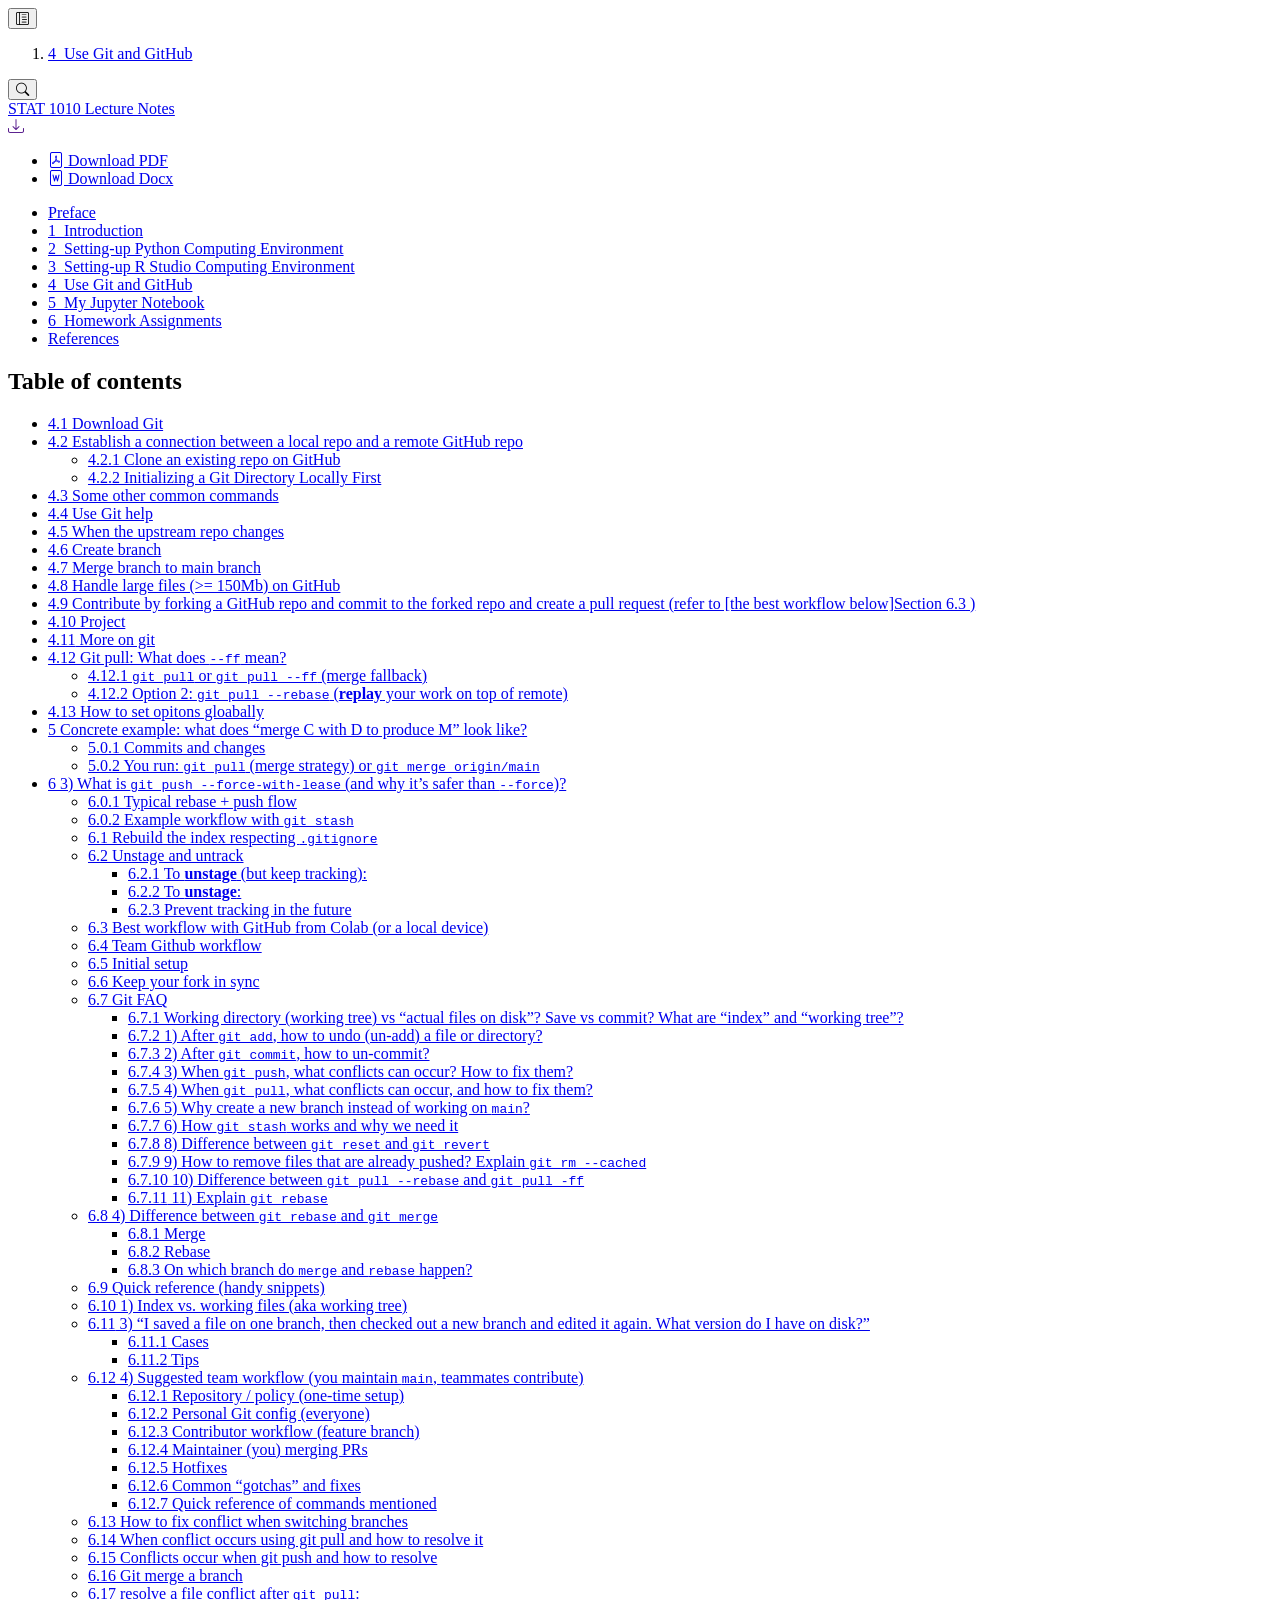
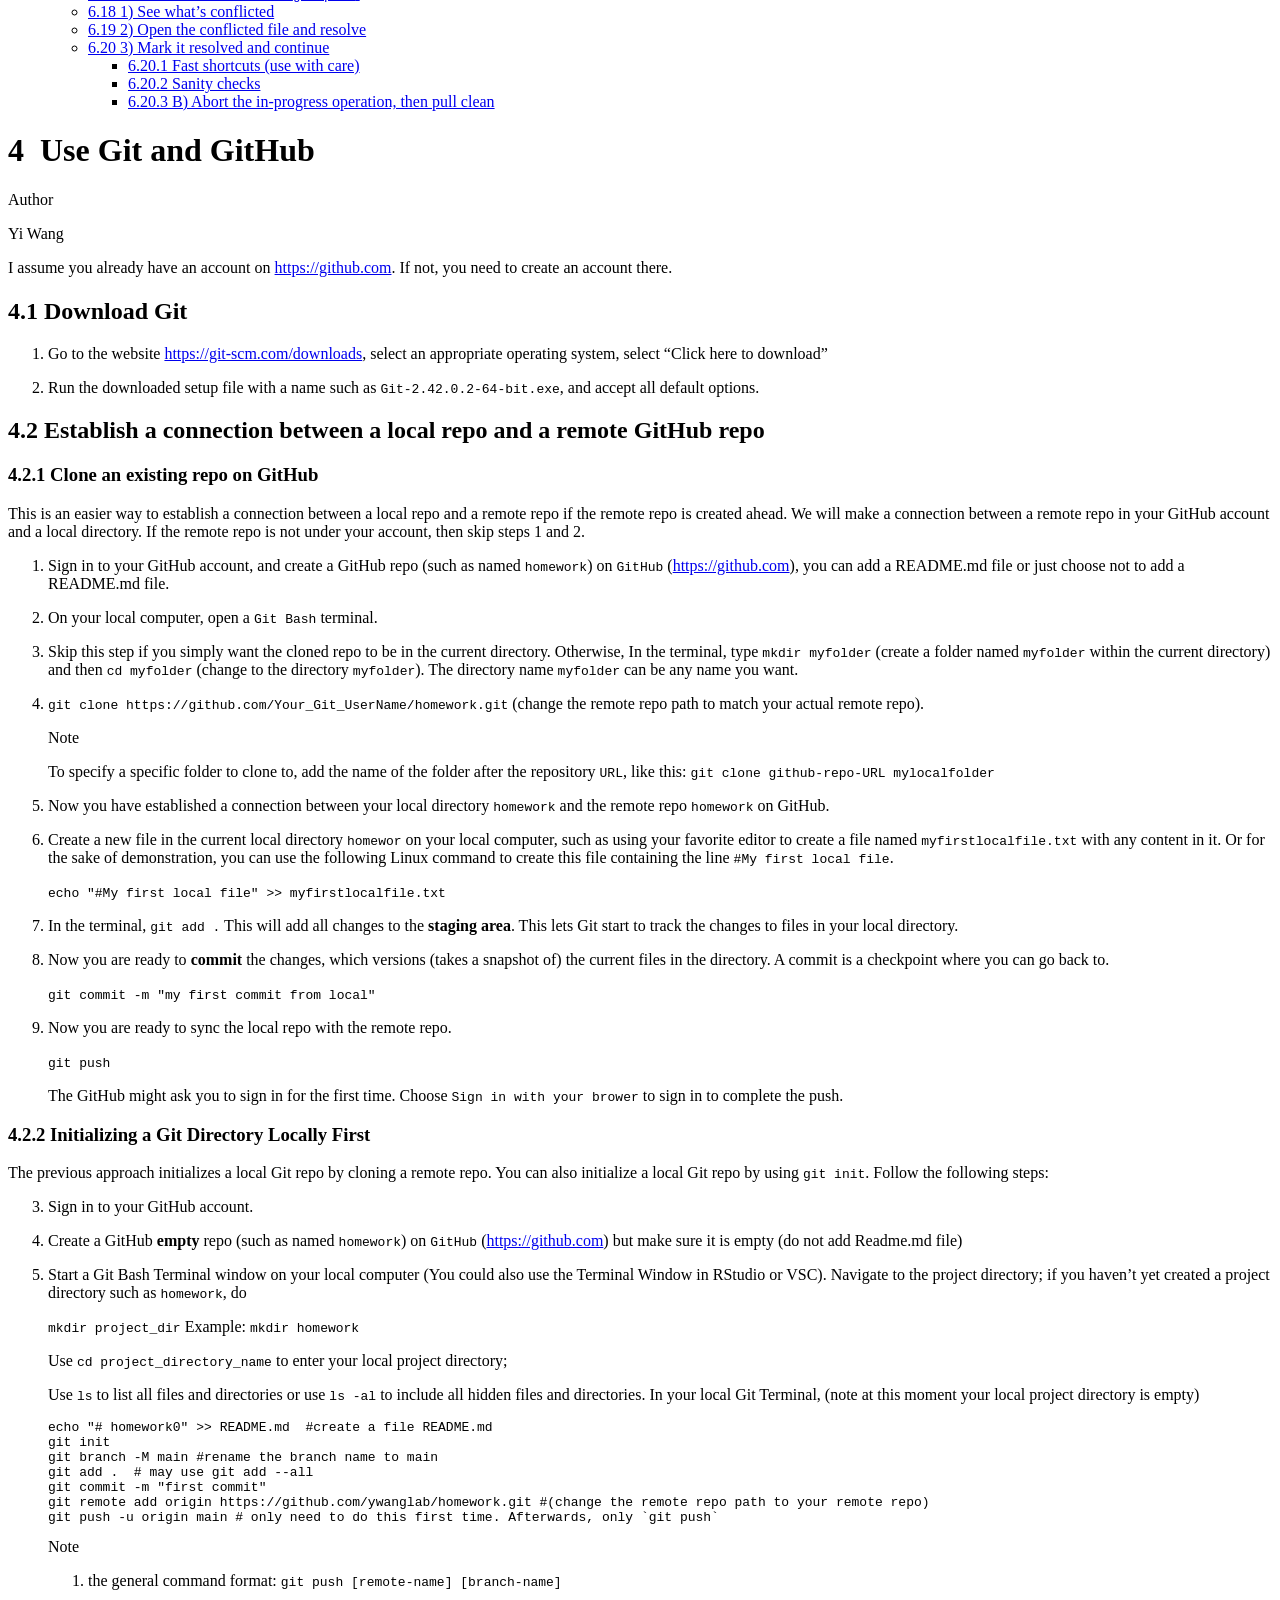
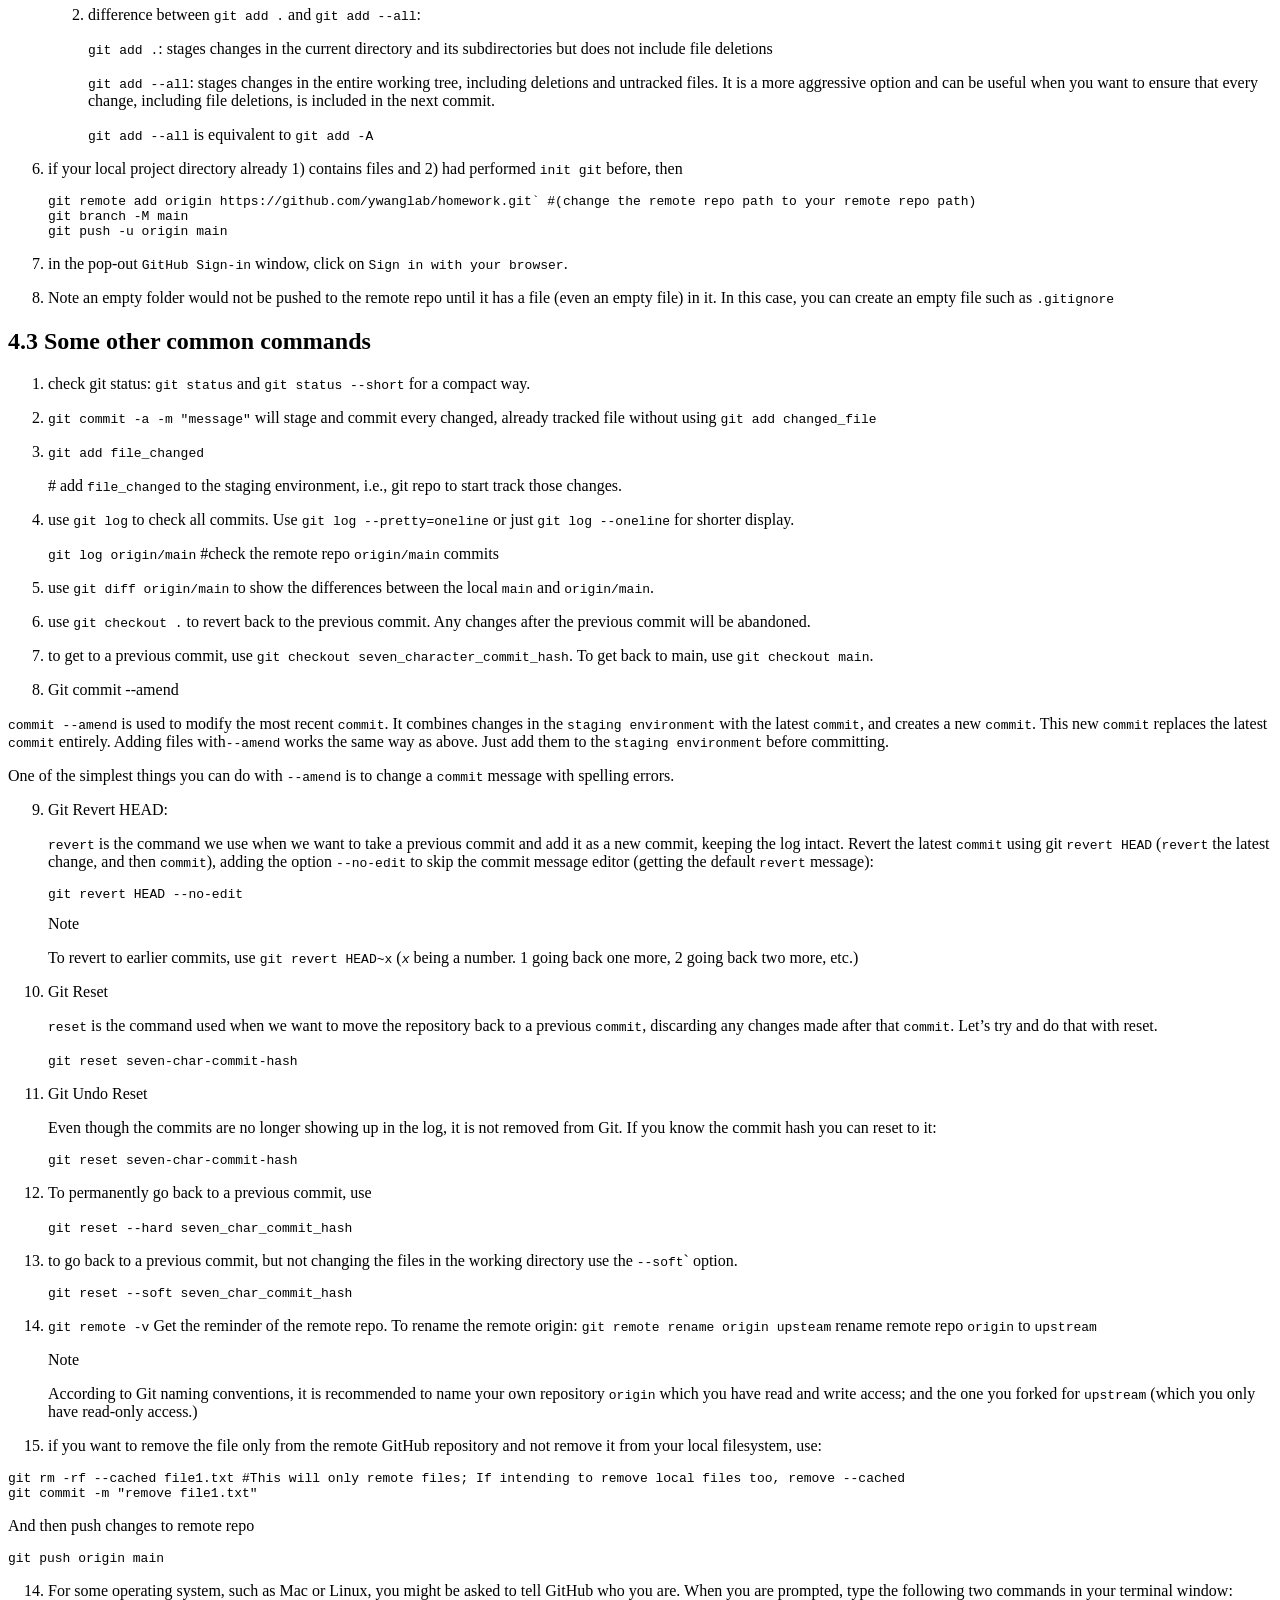
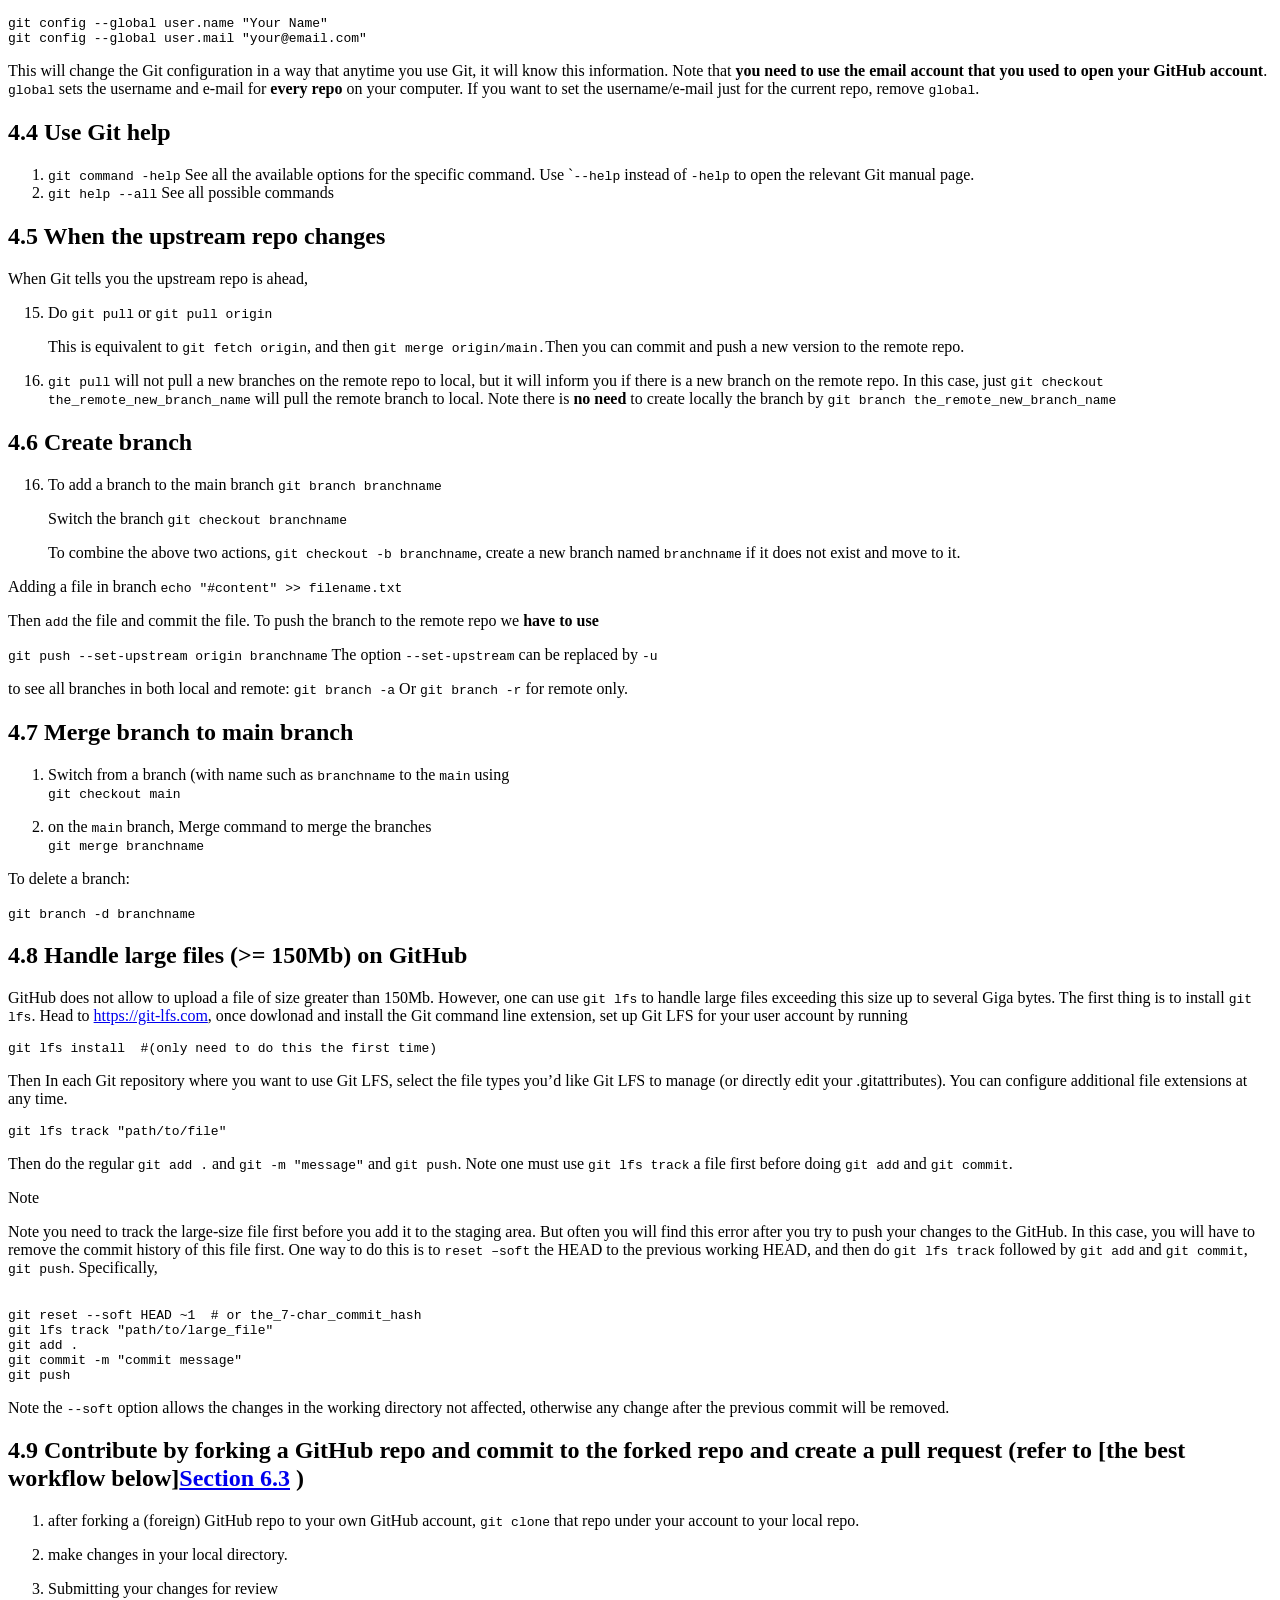
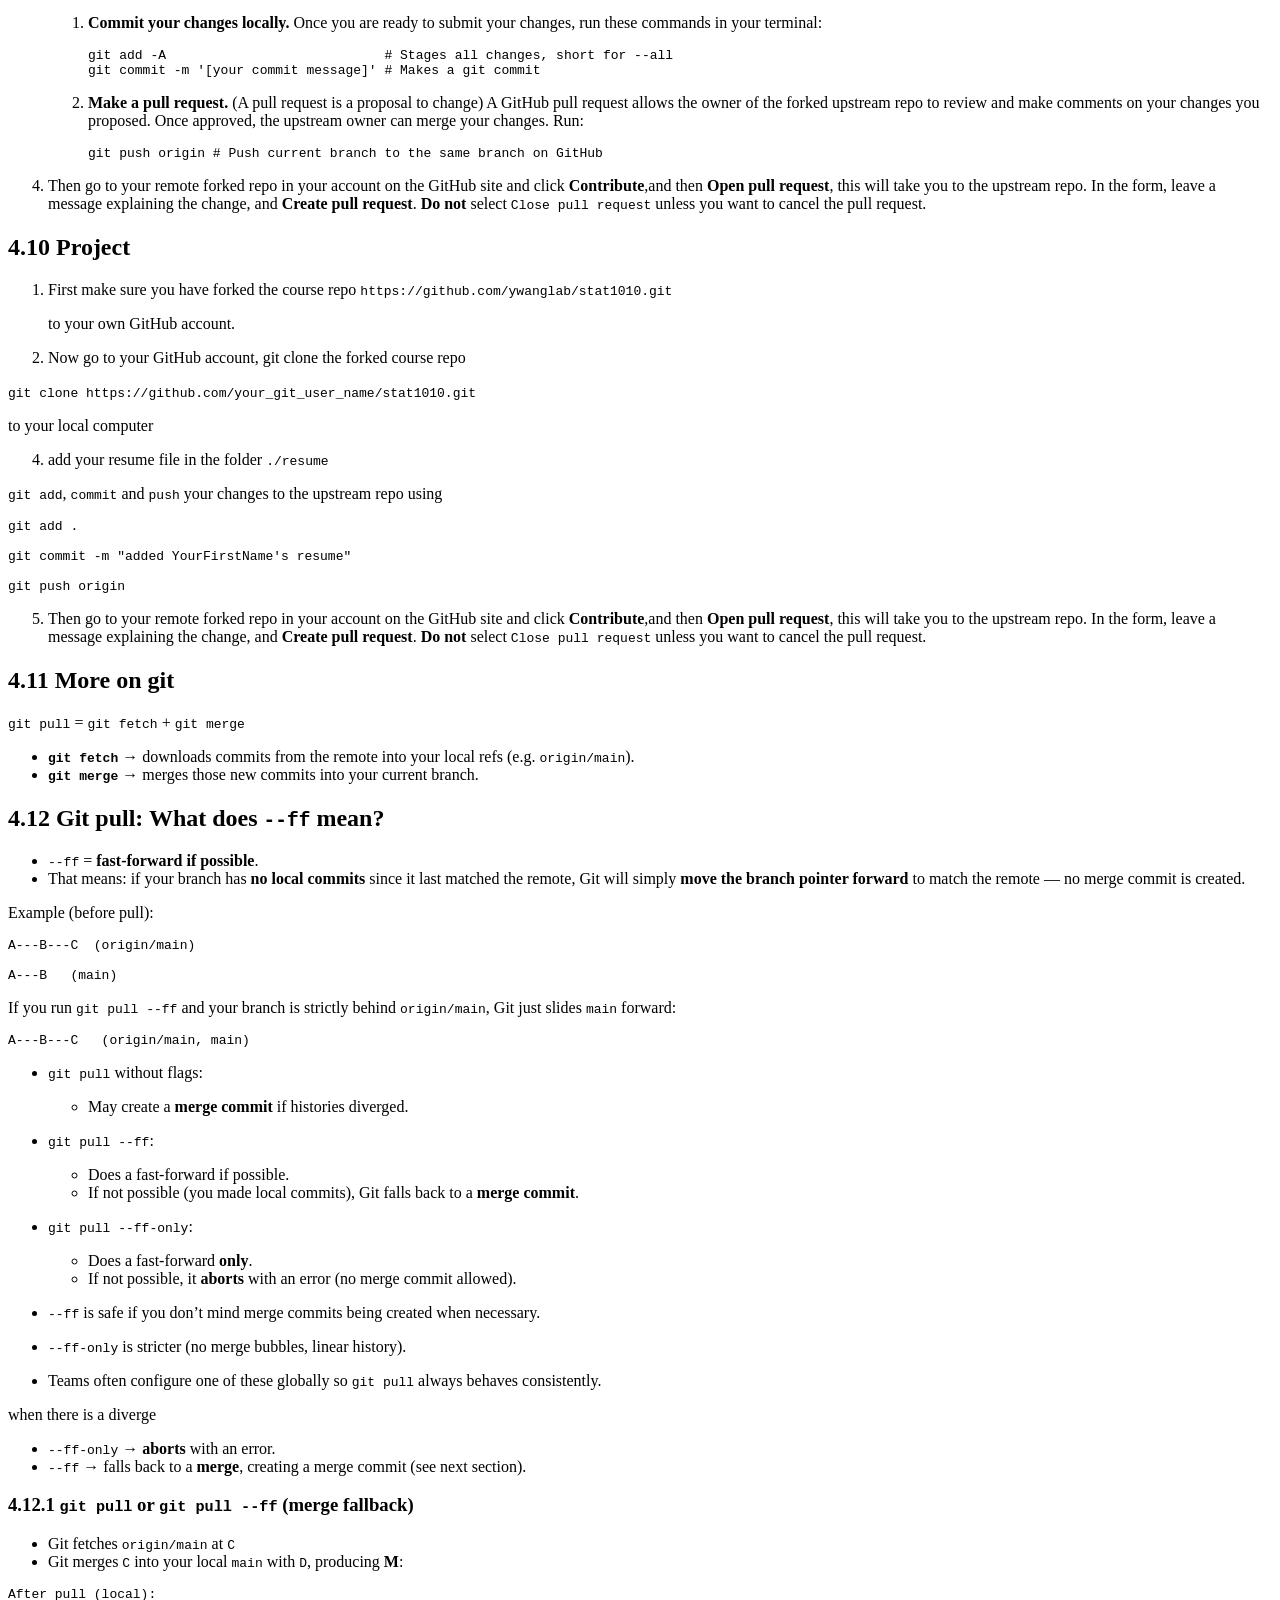
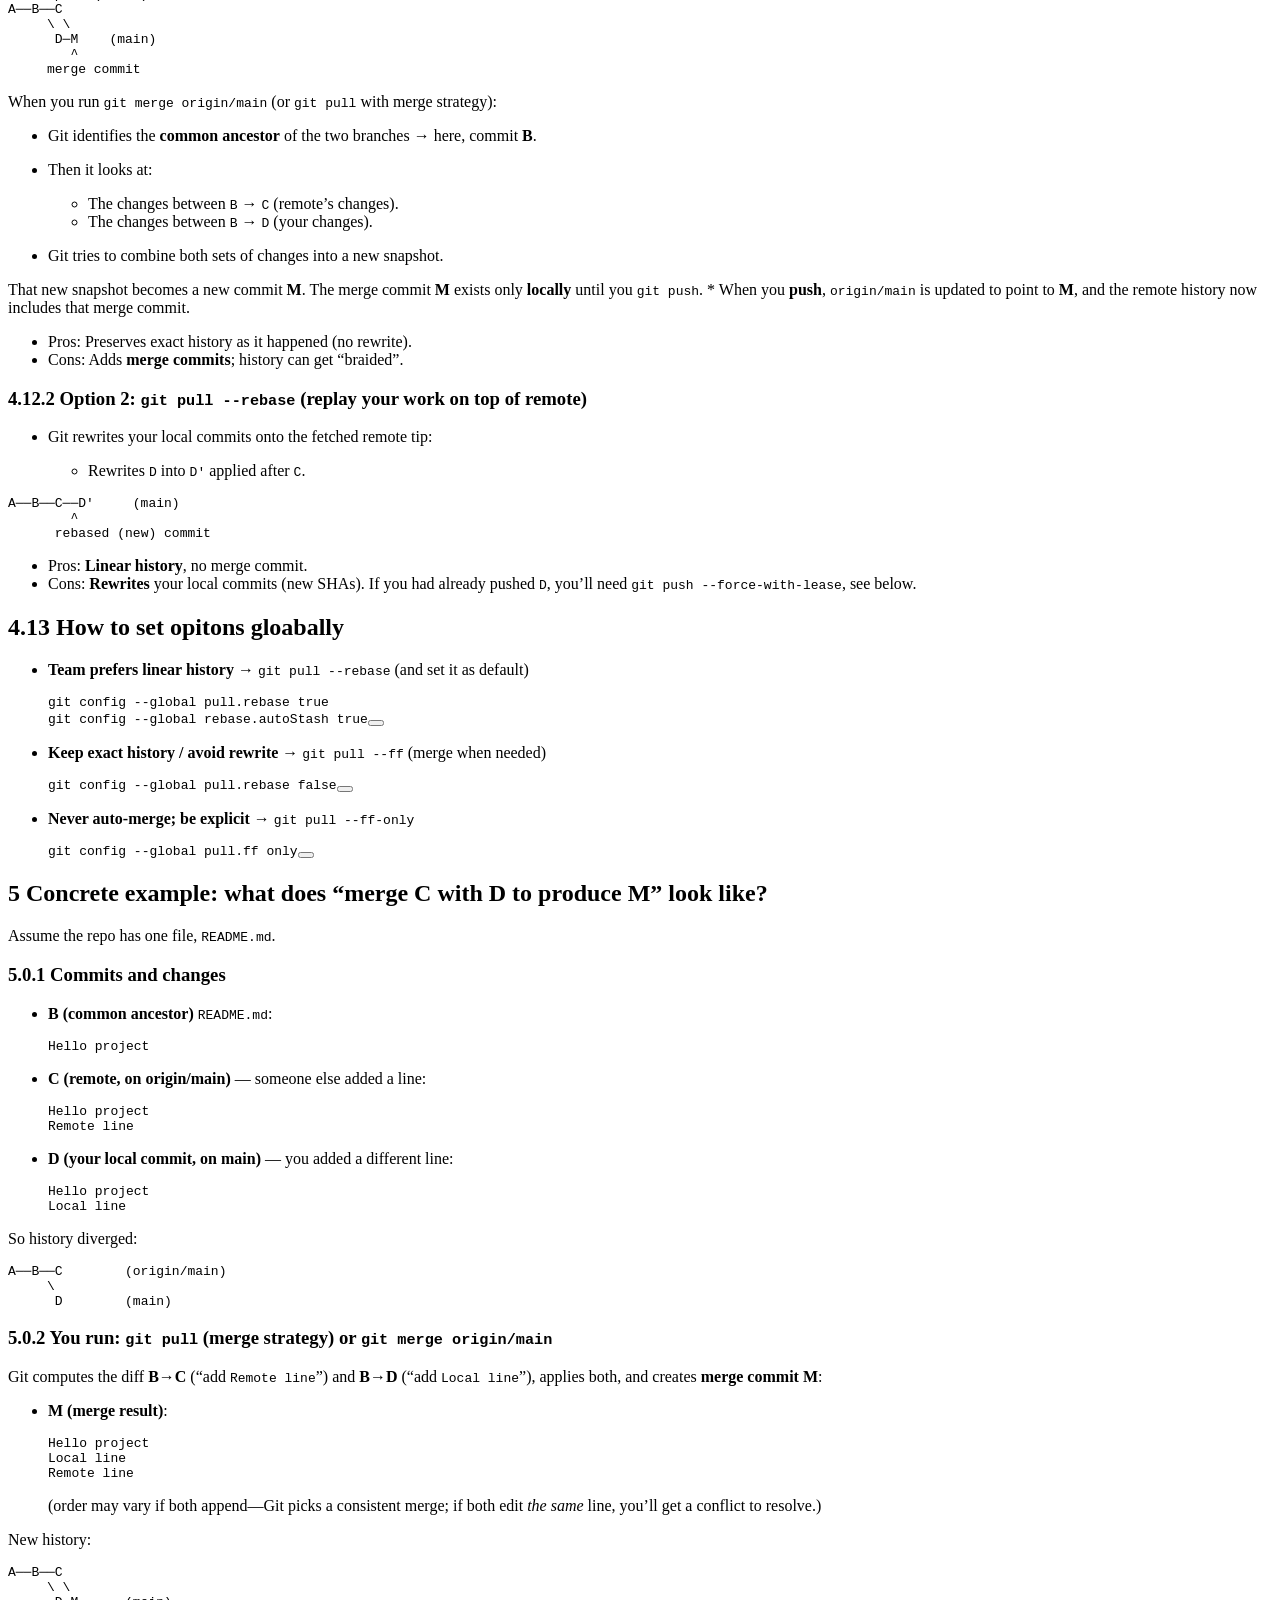
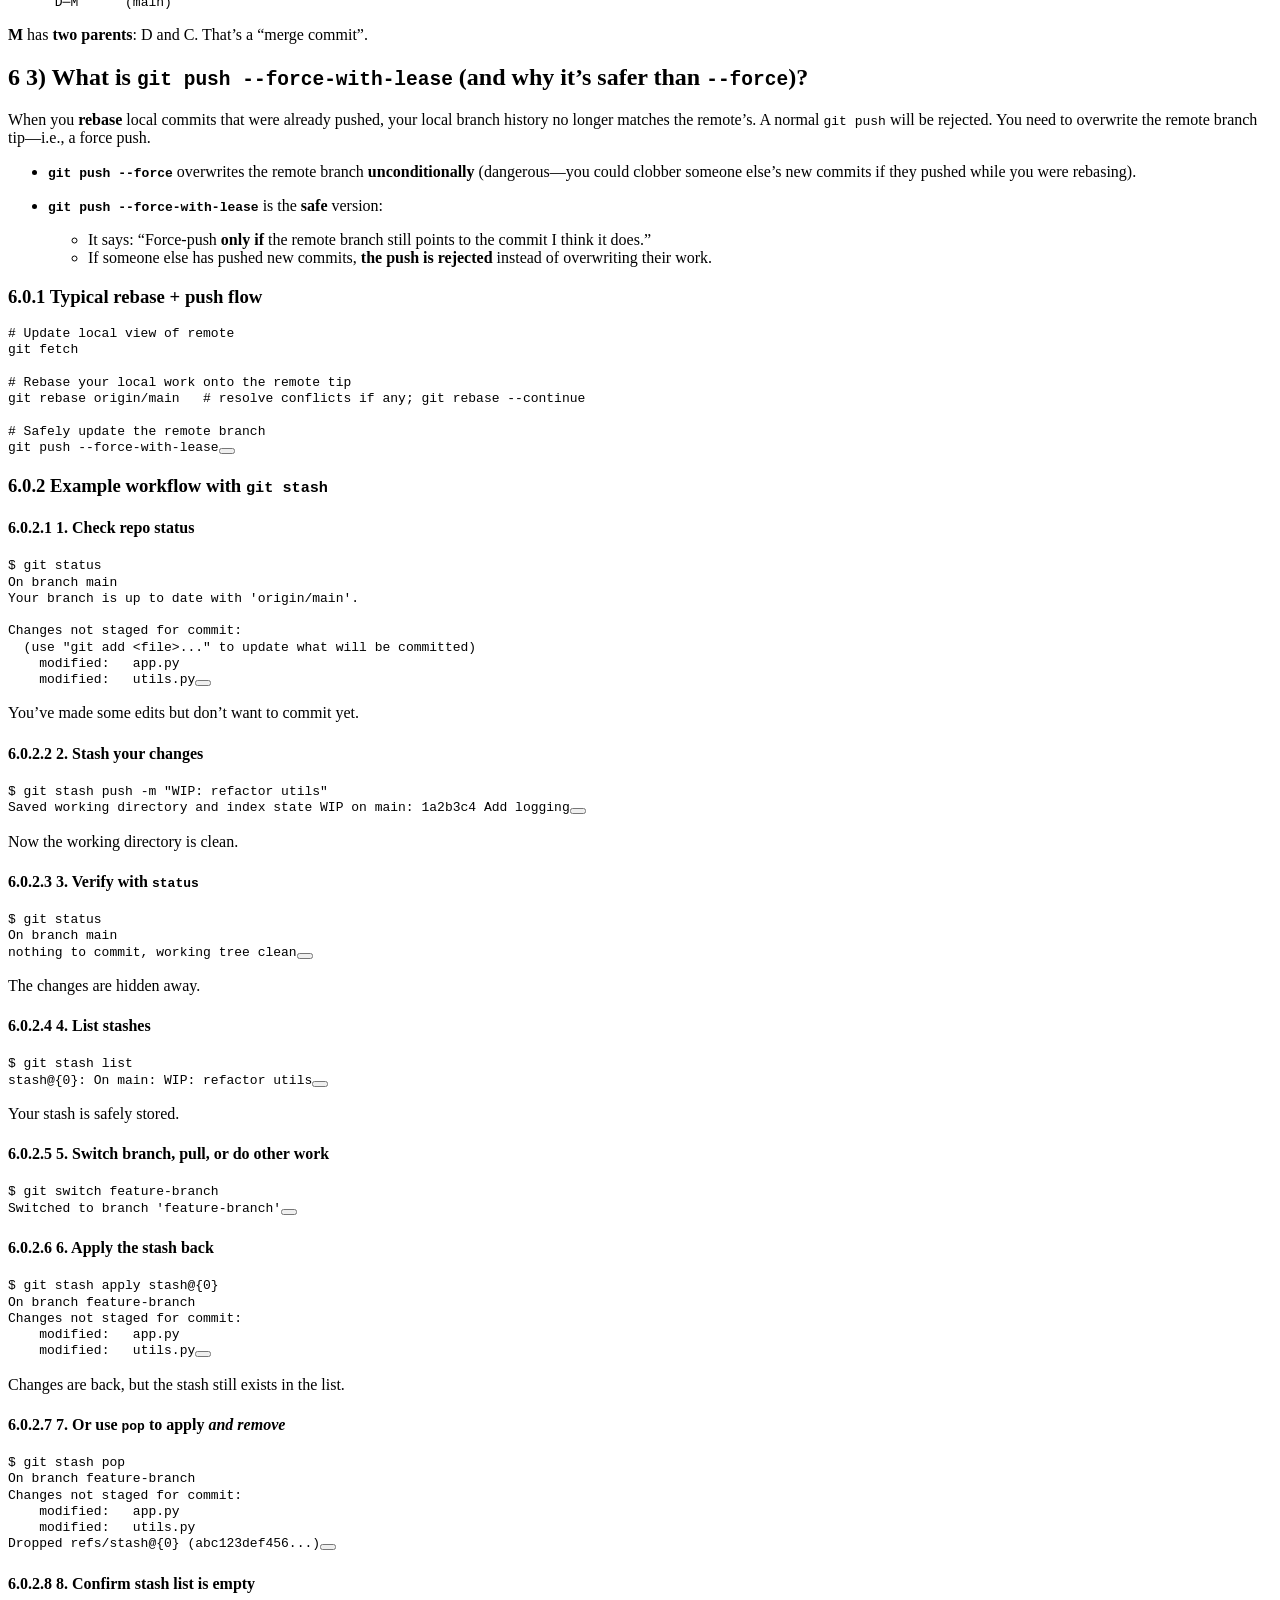
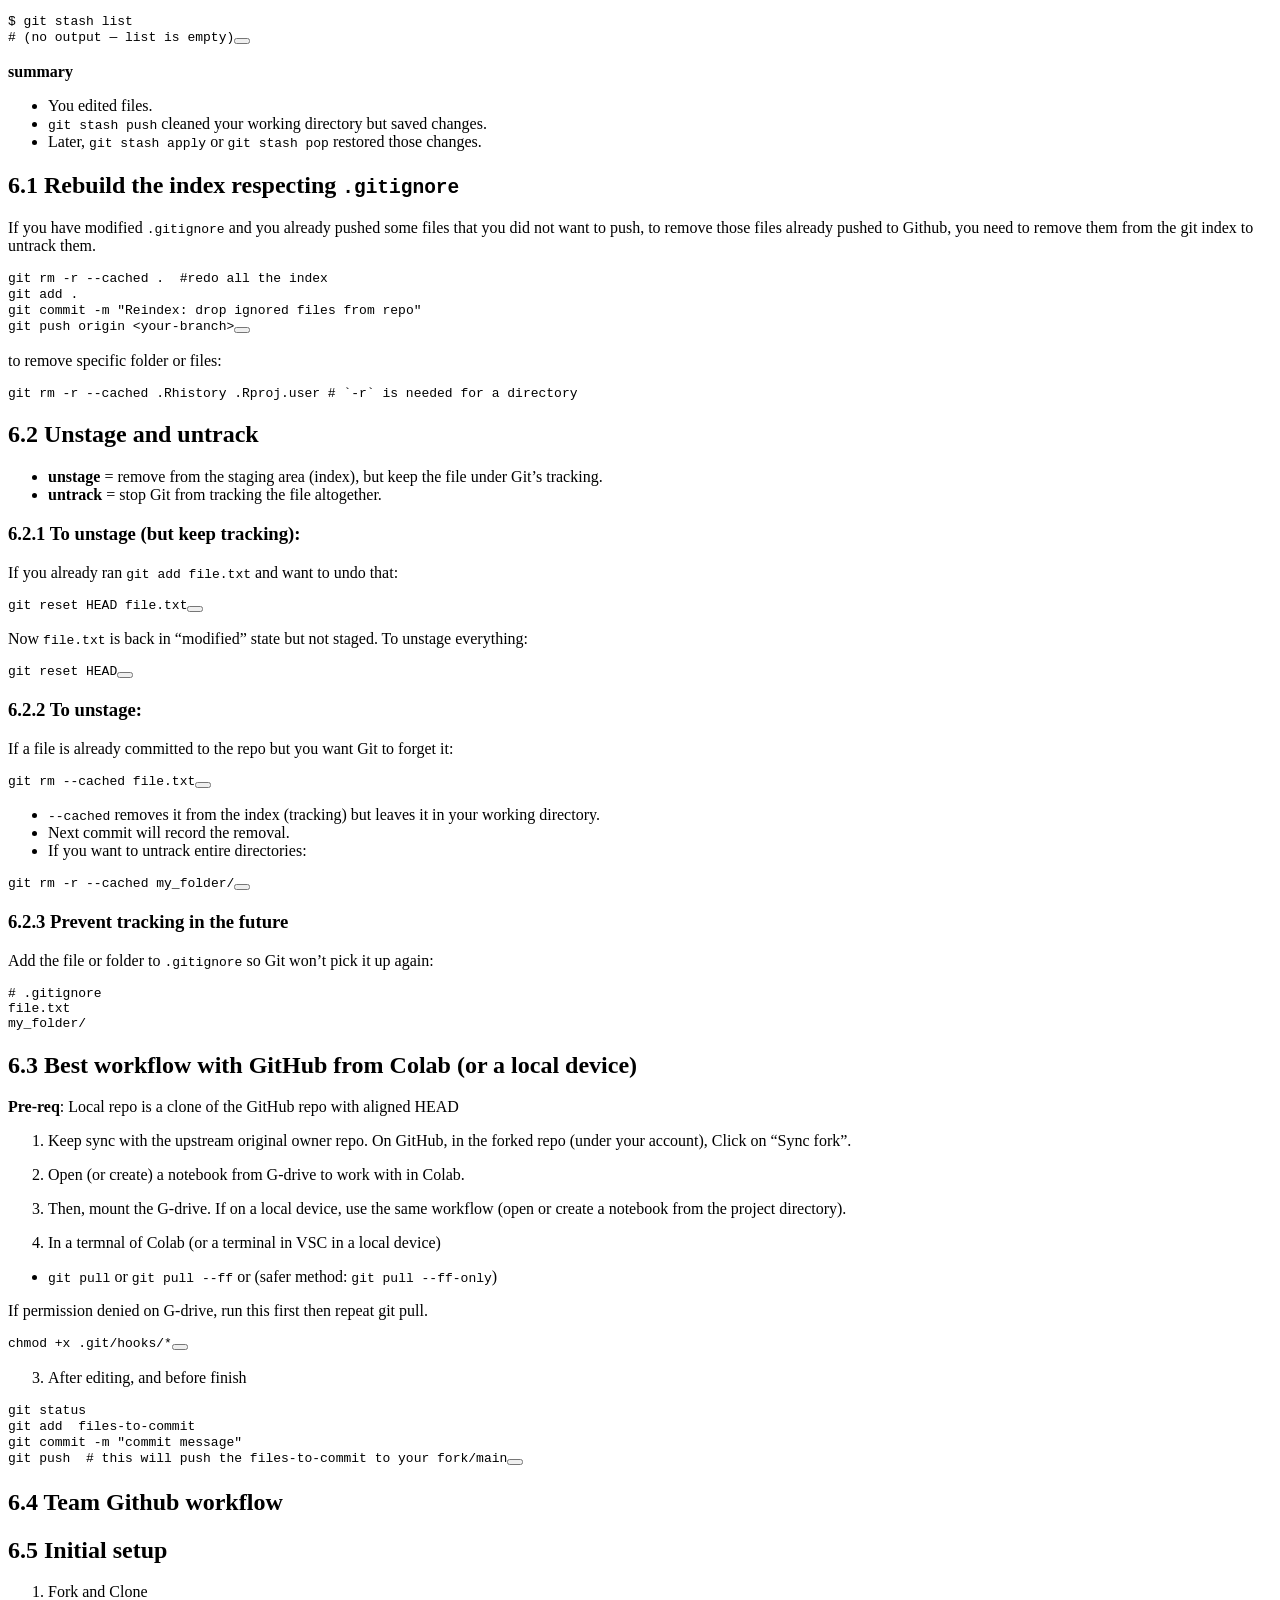
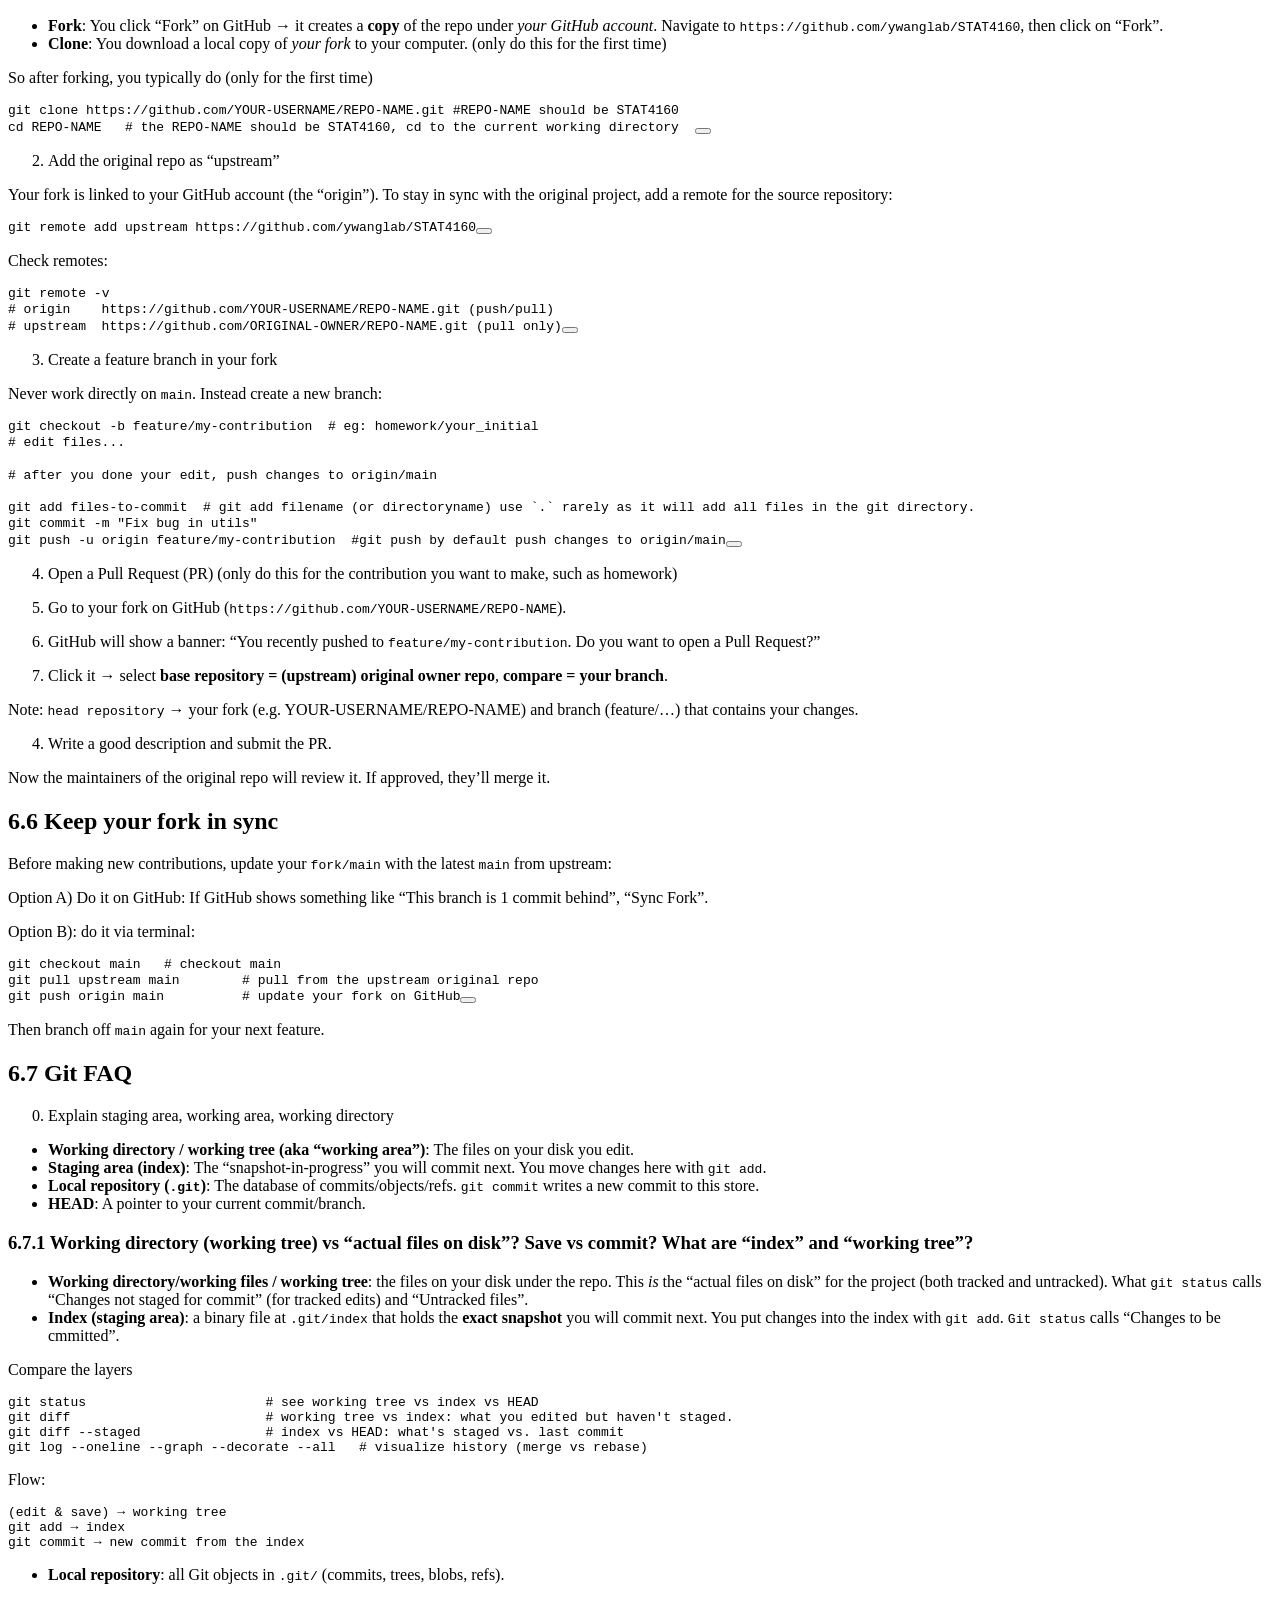
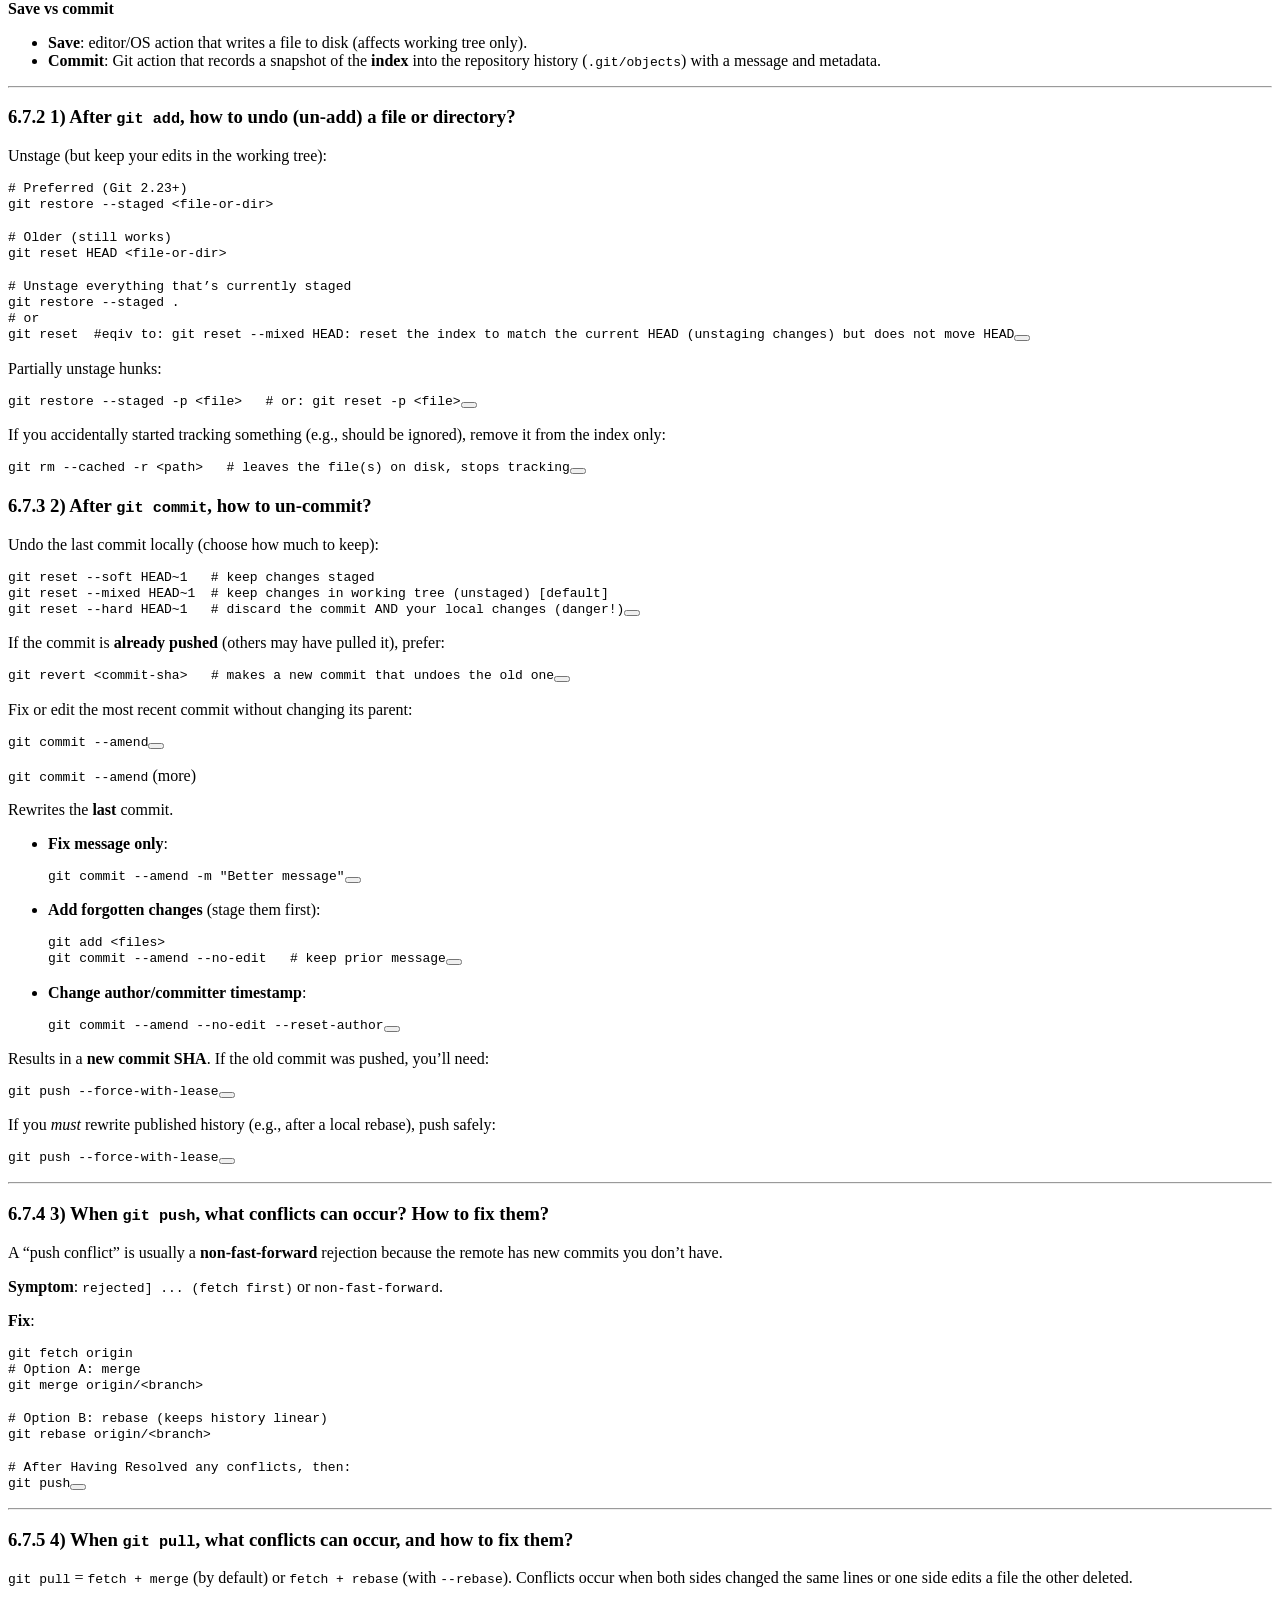
==== commit eab76047: "uddate from mac" ====
--- a/docs/git.html
+++ b/docs/git.html
@@ -2,13 +2,13 @@
 <html xmlns="http://www.w3.org/1999/xhtml" lang="en" xml:lang="en"><head>
 
 <meta charset="utf-8">
-<meta name="generator" content="quarto-1.4.398">
+<meta name="generator" content="quarto-1.5.57">
 
 <meta name="viewport" content="width=device-width, initial-scale=1.0, user-scalable=yes">
 
 <meta name="author" content="Yi Wang">
 
-<title>STAT 1010 Lecture Notes - 4&nbsp; Use Git and GitHub</title>
+<title>4&nbsp; Use Git and GitHub – STAT 1010 Lecture Notes</title>
 <style>
 code{white-space: pre-wrap;}
 span.smallcaps{font-variant: small-caps;}
@@ -34,7 +34,7 @@
 }
 @media print {
 pre > code.sourceCode { white-space: pre-wrap; }
-pre > code.sourceCode > span { text-indent: -5em; padding-left: 5em; }
+pre > code.sourceCode > span { display: inline-block; text-indent: -5em; padding-left: 5em; }
 }
 pre.numberSource code
   { counter-reset: source-line 0; }
@@ -97,6 +97,7 @@
     "search-more-match-text": "more match in this document",
     "search-more-matches-text": "more matches in this document",
     "search-clear-button-title": "Clear",
+    "search-text-placeholder": "",
     "search-detached-cancel-button-title": "Cancel",
     "search-submit-button-title": "Submit",
     "search-label": "Search"
@@ -112,13 +113,13 @@
   <header id="quarto-header" class="headroom fixed-top">
   <nav class="quarto-secondary-nav">
     <div class="container-fluid d-flex">
-      <button type="button" class="quarto-btn-toggle btn" data-bs-toggle="collapse" data-bs-target="#quarto-sidebar,#quarto-sidebar-glass" aria-controls="quarto-sidebar" aria-expanded="false" aria-label="Toggle sidebar navigation" onclick="if (window.quartoToggleHeadroom) { window.quartoToggleHeadroom(); }">
+      <button type="button" class="quarto-btn-toggle btn" data-bs-toggle="collapse" role="button" data-bs-target=".quarto-sidebar-collapse-item" aria-controls="quarto-sidebar" aria-expanded="false" aria-label="Toggle sidebar navigation" onclick="if (window.quartoToggleHeadroom) { window.quartoToggleHeadroom(); }">
         <i class="bi bi-layout-text-sidebar-reverse"></i>
       </button>
         <nav class="quarto-page-breadcrumbs" aria-label="breadcrumb"><ol class="breadcrumb"><li class="breadcrumb-item"><a href="./git.html"><span class="chapter-number">4</span>&nbsp; <span class="chapter-title">Use Git and GitHub</span></a></li></ol></nav>
-        <a class="flex-grow-1" role="button" data-bs-toggle="collapse" data-bs-target="#quarto-sidebar,#quarto-sidebar-glass" aria-controls="quarto-sidebar" aria-expanded="false" aria-label="Toggle sidebar navigation" onclick="if (window.quartoToggleHeadroom) { window.quartoToggleHeadroom(); }">      
+        <a class="flex-grow-1" role="navigation" data-bs-toggle="collapse" data-bs-target=".quarto-sidebar-collapse-item" aria-controls="quarto-sidebar" aria-expanded="false" aria-label="Toggle sidebar navigation" onclick="if (window.quartoToggleHeadroom) { window.quartoToggleHeadroom(); }">      
         </a>
-      <button type="button" class="btn quarto-search-button" aria-label="" onclick="window.quartoOpenSearch();">
+      <button type="button" class="btn quarto-search-button" aria-label="Search" onclick="window.quartoOpenSearch();">
         <i class="bi bi-search"></i>
       </button>
     </div>
@@ -127,23 +128,23 @@
 <!-- content -->
 <div id="quarto-content" class="quarto-container page-columns page-rows-contents page-layout-article">
 <!-- sidebar -->
-  <nav id="quarto-sidebar" class="sidebar collapse collapse-horizontal sidebar-navigation floating overflow-auto">
+  <nav id="quarto-sidebar" class="sidebar collapse collapse-horizontal quarto-sidebar-collapse-item sidebar-navigation floating overflow-auto">
     <div class="pt-lg-2 mt-2 text-left sidebar-header">
     <div class="sidebar-title mb-0 py-0">
       <a href="./">STAT 1010 Lecture Notes</a> 
         <div class="sidebar-tools-main">
     <div class="dropdown">
-      <a href="" title="Download" id="quarto-navigation-tool-dropdown-0" class="quarto-navigation-tool dropdown-toggle px-1" data-bs-toggle="dropdown" aria-expanded="false" aria-label="Download"><i class="bi bi-download"></i></a>
+      <a href="" title="Download" id="quarto-navigation-tool-dropdown-0" class="quarto-navigation-tool dropdown-toggle px-1" data-bs-toggle="dropdown" aria-expanded="false" role="link" aria-label="Download"><i class="bi bi-download"></i></a>
       <ul class="dropdown-menu" aria-labelledby="quarto-navigation-tool-dropdown-0">
           <li>
             <a class="dropdown-item sidebar-tools-main-item" href="./STAT-1010-Lecture-Notes.pdf">
-              <i class="bi bi-bi-file-pdf pe-1"></i>
+              <i class="bi bi-file-pdf pe-1"></i>
             Download PDF
             </a>
           </li>
           <li>
             <a class="dropdown-item sidebar-tools-main-item" href="./STAT-1010-Lecture-Notes.docx">
-              <i class="bi bi-bi-file-word pe-1"></i>
+              <i class="bi bi-file-word pe-1"></i>
             Download Docx
             </a>
           </li>
@@ -210,7 +211,7 @@
     </ul>
     </div>
 </nav>
-<div id="quarto-sidebar-glass" data-bs-toggle="collapse" data-bs-target="#quarto-sidebar,#quarto-sidebar-glass"></div>
+<div id="quarto-sidebar-glass" class="quarto-sidebar-collapse-item" data-bs-toggle="collapse" data-bs-target=".quarto-sidebar-collapse-item"></div>
 <!-- margin-sidebar -->
     <div id="quarto-margin-sidebar" class="sidebar margin-sidebar">
         <nav id="TOC" role="doc-toc" class="toc-active">
@@ -229,7 +230,7 @@
   <li><a href="#create-branch" id="toc-create-branch" class="nav-link" data-scroll-target="#create-branch"><span class="header-section-number">4.6</span> Create branch</a></li>
   <li><a href="#merge-branch-to-main-branch" id="toc-merge-branch-to-main-branch" class="nav-link" data-scroll-target="#merge-branch-to-main-branch"><span class="header-section-number">4.7</span> Merge branch to main branch</a></li>
   <li><a href="#handle-large-files-150mb-on-github" id="toc-handle-large-files-150mb-on-github" class="nav-link" data-scroll-target="#handle-large-files-150mb-on-github"><span class="header-section-number">4.8</span> Handle large files (&gt;= 150Mb) on GitHub</a></li>
-  <li><a href="#contribute-by-forking-a-github-repo-and-commit-to-the-forked-repo-and-create-a-pull-request-refer-to-the-best-workflow-belowsec-bestworkflow" id="toc-contribute-by-forking-a-github-repo-and-commit-to-the-forked-repo-and-create-a-pull-request-refer-to-the-best-workflow-belowsec-bestworkflow" class="nav-link" data-scroll-target="#contribute-by-forking-a-github-repo-and-commit-to-the-forked-repo-and-create-a-pull-request-refer-to-the-best-workflow-belowsec-bestworkflow"><span class="header-section-number">4.9</span> Contribute by forking a GitHub repo and commit to the forked repo and create a pull request (refer to [the best workflow below]<span>Section&nbsp;6.3</span> )</a></li>
+  <li><a href="#contribute-by-forking-a-github-repo-and-commit-to-the-forked-repo-and-create-a-pull-request-refer-to-the-best-workflow-belowsec-bestworkflow" id="toc-contribute-by-forking-a-github-repo-and-commit-to-the-forked-repo-and-create-a-pull-request-refer-to-the-best-workflow-belowsec-bestworkflow" class="nav-link" data-scroll-target="#contribute-by-forking-a-github-repo-and-commit-to-the-forked-repo-and-create-a-pull-request-refer-to-the-best-workflow-belowsec-bestworkflow"><span class="header-section-number">4.9</span> Contribute by forking a GitHub repo and commit to the forked repo and create a pull request (refer to [the best workflow below]<span>Section 6.3</span> )</a></li>
   <li><a href="#project" id="toc-project" class="nav-link" data-scroll-target="#project"><span class="header-section-number">4.10</span> Project</a></li>
   <li><a href="#more-on-git" id="toc-more-on-git" class="nav-link" data-scroll-target="#more-on-git"><span class="header-section-number">4.11</span> More on git</a></li>
   <li><a href="#git-pull-what-does---ff-mean" id="toc-git-pull-what-does---ff-mean" class="nav-link" data-scroll-target="#git-pull-what-does---ff-mean"><span class="header-section-number">4.12</span> Git pull: What does <code>--ff</code> mean?</a>
@@ -258,6 +259,56 @@
   <li><a href="#team-github-workflow" id="toc-team-github-workflow" class="nav-link" data-scroll-target="#team-github-workflow"><span class="header-section-number">6.4</span> Team Github workflow</a></li>
   <li><a href="#initial-setup" id="toc-initial-setup" class="nav-link" data-scroll-target="#initial-setup"><span class="header-section-number">6.5</span> Initial setup</a></li>
   <li><a href="#keep-your-fork-in-sync" id="toc-keep-your-fork-in-sync" class="nav-link" data-scroll-target="#keep-your-fork-in-sync"><span class="header-section-number">6.6</span> Keep your fork in sync</a></li>
+  <li><a href="#git-faq" id="toc-git-faq" class="nav-link" data-scroll-target="#git-faq"><span class="header-section-number">6.7</span> Git FAQ</a>
+  <ul class="collapse">
+  <li><a href="#working-directory-working-tree-vs-actual-files-on-disk-save-vs-commit-what-are-index-and-working-tree" id="toc-working-directory-working-tree-vs-actual-files-on-disk-save-vs-commit-what-are-index-and-working-tree" class="nav-link" data-scroll-target="#working-directory-working-tree-vs-actual-files-on-disk-save-vs-commit-what-are-index-and-working-tree"><span class="header-section-number">6.7.1</span> Working directory (working tree) vs “actual files on disk”? Save vs commit? What are “index” and “working tree”?</a></li>
+  <li><a href="#after-git-add-how-to-undo-unadd-a-file-or-directory" id="toc-after-git-add-how-to-undo-unadd-a-file-or-directory" class="nav-link" data-scroll-target="#after-git-add-how-to-undo-unadd-a-file-or-directory"><span class="header-section-number">6.7.2</span> 1) After <code>git add</code>, how to undo (un‑add) a file or directory?</a></li>
+  <li><a href="#after-git-commit-how-to-uncommit" id="toc-after-git-commit-how-to-uncommit" class="nav-link" data-scroll-target="#after-git-commit-how-to-uncommit"><span class="header-section-number">6.7.3</span> 2) After <code>git commit</code>, how to un‑commit?</a></li>
+  <li><a href="#when-git-push-what-conflicts-can-occur-how-to-fix-them" id="toc-when-git-push-what-conflicts-can-occur-how-to-fix-them" class="nav-link" data-scroll-target="#when-git-push-what-conflicts-can-occur-how-to-fix-them"><span class="header-section-number">6.7.4</span> 3) When <code>git push</code>, what conflicts can occur? How to fix them?</a></li>
+  <li><a href="#when-git-pull-what-conflicts-can-occur-and-how-to-fix-them" id="toc-when-git-pull-what-conflicts-can-occur-and-how-to-fix-them" class="nav-link" data-scroll-target="#when-git-pull-what-conflicts-can-occur-and-how-to-fix-them"><span class="header-section-number">6.7.5</span> 4) When <code>git pull</code>, what conflicts can occur, and how to fix them?</a></li>
+  <li><a href="#why-create-a-new-branch-instead-of-working-on-main" id="toc-why-create-a-new-branch-instead-of-working-on-main" class="nav-link" data-scroll-target="#why-create-a-new-branch-instead-of-working-on-main"><span class="header-section-number">6.7.6</span> 5) Why create a new branch instead of working on <code>main</code>?</a></li>
+  <li><a href="#how-git-stash-works-and-why-we-need-it" id="toc-how-git-stash-works-and-why-we-need-it" class="nav-link" data-scroll-target="#how-git-stash-works-and-why-we-need-it"><span class="header-section-number">6.7.7</span> 6) How <code>git stash</code> works and why we need it</a></li>
+  <li><a href="#difference-between-git-reset-and-git-revert" id="toc-difference-between-git-reset-and-git-revert" class="nav-link" data-scroll-target="#difference-between-git-reset-and-git-revert"><span class="header-section-number">6.7.8</span> 8) Difference between <code>git reset</code> and <code>git revert</code></a></li>
+  <li><a href="#how-to-remove-files-that-are-already-pushed-explain-git-rm---cached" id="toc-how-to-remove-files-that-are-already-pushed-explain-git-rm---cached" class="nav-link" data-scroll-target="#how-to-remove-files-that-are-already-pushed-explain-git-rm---cached"><span class="header-section-number">6.7.9</span> 9) How to remove files that are already pushed? Explain <code>git rm --cached</code></a></li>
+  <li><a href="#difference-between-git-pull---rebase-and-git-pull--ff" id="toc-difference-between-git-pull---rebase-and-git-pull--ff" class="nav-link" data-scroll-target="#difference-between-git-pull---rebase-and-git-pull--ff"><span class="header-section-number">6.7.10</span> 10) Difference between <code>git pull --rebase</code> and <code>git pull -ff</code></a></li>
+  <li><a href="#explain-git-rebase" id="toc-explain-git-rebase" class="nav-link" data-scroll-target="#explain-git-rebase"><span class="header-section-number">6.7.11</span> 11) Explain <code>git rebase</code></a></li>
+  </ul></li>
+  <li><a href="#difference-between-git-rebase-and-git-merge" id="toc-difference-between-git-rebase-and-git-merge" class="nav-link" data-scroll-target="#difference-between-git-rebase-and-git-merge"><span class="header-section-number">6.8</span> 4) Difference between <code>git rebase</code> and <code>git merge</code></a>
+  <ul class="collapse">
+  <li><a href="#merge" id="toc-merge" class="nav-link" data-scroll-target="#merge"><span class="header-section-number">6.8.1</span> Merge</a></li>
+  <li><a href="#rebase" id="toc-rebase" class="nav-link" data-scroll-target="#rebase"><span class="header-section-number">6.8.2</span> Rebase</a></li>
+  <li><a href="#on-which-branch-do-merge-and-rebase-happen" id="toc-on-which-branch-do-merge-and-rebase-happen" class="nav-link" data-scroll-target="#on-which-branch-do-merge-and-rebase-happen"><span class="header-section-number">6.8.3</span> On which branch do <code>merge</code> and <code>rebase</code> happen?</a></li>
+  </ul></li>
+  <li><a href="#quick-reference-handy-snippets" id="toc-quick-reference-handy-snippets" class="nav-link" data-scroll-target="#quick-reference-handy-snippets"><span class="header-section-number">6.9</span> Quick reference (handy snippets)</a></li>
+  <li><a href="#index-vs.-working-files-aka-working-tree" id="toc-index-vs.-working-files-aka-working-tree" class="nav-link" data-scroll-target="#index-vs.-working-files-aka-working-tree"><span class="header-section-number">6.10</span> 1) Index vs.&nbsp;working files (aka working tree)</a></li>
+  <li><a href="#i-saved-a-file-on-one-branch-then-checked-out-a-new-branch-and-edited-it-again.-what-version-do-i-have-on-disk" id="toc-i-saved-a-file-on-one-branch-then-checked-out-a-new-branch-and-edited-it-again.-what-version-do-i-have-on-disk" class="nav-link" data-scroll-target="#i-saved-a-file-on-one-branch-then-checked-out-a-new-branch-and-edited-it-again.-what-version-do-i-have-on-disk"><span class="header-section-number">6.11</span> 3) “I saved a file on one branch, then checked out a new branch and edited it again. What version do I have on disk?”</a>
+  <ul class="collapse">
+  <li><a href="#cases" id="toc-cases" class="nav-link" data-scroll-target="#cases"><span class="header-section-number">6.11.1</span> Cases</a></li>
+  <li><a href="#tips" id="toc-tips" class="nav-link" data-scroll-target="#tips"><span class="header-section-number">6.11.2</span> Tips</a></li>
+  </ul></li>
+  <li><a href="#suggested-team-workflow-you-maintain-main-teammates-contribute" id="toc-suggested-team-workflow-you-maintain-main-teammates-contribute" class="nav-link" data-scroll-target="#suggested-team-workflow-you-maintain-main-teammates-contribute"><span class="header-section-number">6.12</span> 4) Suggested team workflow (you maintain <code>main</code>, teammates contribute)</a>
+  <ul class="collapse">
+  <li><a href="#repository-policy-onetime-setup" id="toc-repository-policy-onetime-setup" class="nav-link" data-scroll-target="#repository-policy-onetime-setup"><span class="header-section-number">6.12.1</span> Repository / policy (one‑time setup)</a></li>
+  <li><a href="#personal-git-config-everyone" id="toc-personal-git-config-everyone" class="nav-link" data-scroll-target="#personal-git-config-everyone"><span class="header-section-number">6.12.2</span> Personal Git config (everyone)</a></li>
+  <li><a href="#contributor-workflow-feature-branch" id="toc-contributor-workflow-feature-branch" class="nav-link" data-scroll-target="#contributor-workflow-feature-branch"><span class="header-section-number">6.12.3</span> Contributor workflow (feature branch)</a></li>
+  <li><a href="#maintainer-you-merging-prs" id="toc-maintainer-you-merging-prs" class="nav-link" data-scroll-target="#maintainer-you-merging-prs"><span class="header-section-number">6.12.4</span> Maintainer (you) merging PRs</a></li>
+  <li><a href="#hotfixes" id="toc-hotfixes" class="nav-link" data-scroll-target="#hotfixes"><span class="header-section-number">6.12.5</span> Hotfixes</a></li>
+  <li><a href="#common-gotchas-and-fixes" id="toc-common-gotchas-and-fixes" class="nav-link" data-scroll-target="#common-gotchas-and-fixes"><span class="header-section-number">6.12.6</span> Common “gotchas” and fixes</a></li>
+  <li><a href="#quick-reference-of-commands-mentioned" id="toc-quick-reference-of-commands-mentioned" class="nav-link" data-scroll-target="#quick-reference-of-commands-mentioned"><span class="header-section-number">6.12.7</span> Quick reference of commands mentioned</a></li>
+  </ul></li>
+  <li><a href="#how-to-fix-conflict-when-switching-branches" id="toc-how-to-fix-conflict-when-switching-branches" class="nav-link" data-scroll-target="#how-to-fix-conflict-when-switching-branches"><span class="header-section-number">6.13</span> How to fix conflict when switching branches</a></li>
+  <li><a href="#when-conflict-occurs-using-git-pull-and-how-to-resolve-it" id="toc-when-conflict-occurs-using-git-pull-and-how-to-resolve-it" class="nav-link" data-scroll-target="#when-conflict-occurs-using-git-pull-and-how-to-resolve-it"><span class="header-section-number">6.14</span> When conflict occurs using git pull and how to resolve it</a></li>
+  <li><a href="#conflicts-occur-when-git-push-and-how-to-resolve" id="toc-conflicts-occur-when-git-push-and-how-to-resolve" class="nav-link" data-scroll-target="#conflicts-occur-when-git-push-and-how-to-resolve"><span class="header-section-number">6.15</span> Conflicts occur when git push and how to resolve</a></li>
+  <li><a href="#git-merge-a-branch" id="toc-git-merge-a-branch" class="nav-link" data-scroll-target="#git-merge-a-branch"><span class="header-section-number">6.16</span> Git merge a branch</a></li>
+  <li><a href="#resolve-a-file-conflict-after-git-pull" id="toc-resolve-a-file-conflict-after-git-pull" class="nav-link" data-scroll-target="#resolve-a-file-conflict-after-git-pull"><span class="header-section-number">6.17</span> resolve a file conflict after <code>git pull</code>:</a></li>
+  <li><a href="#see-whats-conflicted" id="toc-see-whats-conflicted" class="nav-link" data-scroll-target="#see-whats-conflicted"><span class="header-section-number">6.18</span> 1) See what’s conflicted</a></li>
+  <li><a href="#open-the-conflicted-file-and-resolve" id="toc-open-the-conflicted-file-and-resolve" class="nav-link" data-scroll-target="#open-the-conflicted-file-and-resolve"><span class="header-section-number">6.19</span> 2) Open the conflicted file and resolve</a></li>
+  <li><a href="#mark-it-resolved-and-continue" id="toc-mark-it-resolved-and-continue" class="nav-link" data-scroll-target="#mark-it-resolved-and-continue"><span class="header-section-number">6.20</span> 3) Mark it resolved and continue</a>
+  <ul class="collapse">
+  <li><a href="#fast-shortcuts-use-with-care" id="toc-fast-shortcuts-use-with-care" class="nav-link" data-scroll-target="#fast-shortcuts-use-with-care"><span class="header-section-number">6.20.1</span> Fast shortcuts (use with care)</a></li>
+  <li><a href="#sanity-checks" id="toc-sanity-checks" class="nav-link" data-scroll-target="#sanity-checks"><span class="header-section-number">6.20.2</span> Sanity checks</a></li>
+  <li><a href="#b-abort-the-in-progress-operation-then-pull-clean" id="toc-b-abort-the-in-progress-operation-then-pull-clean" class="nav-link" data-scroll-target="#b-abort-the-in-progress-operation-then-pull-clean"><span class="header-section-number">6.20.3</span> B) Abort the in-progress operation, then pull clean</a></li>
+  </ul></li>
   </ul></li>
   </ul>
 </nav>
@@ -516,7 +567,7 @@
 <pre><code></code></pre>
 </section>
 <section id="contribute-by-forking-a-github-repo-and-commit-to-the-forked-repo-and-create-a-pull-request-refer-to-the-best-workflow-belowsec-bestworkflow" class="level2" data-number="4.9">
-<h2 data-number="4.9" class="anchored" data-anchor-id="contribute-by-forking-a-github-repo-and-commit-to-the-forked-repo-and-create-a-pull-request-refer-to-the-best-workflow-belowsec-bestworkflow"><span class="header-section-number">4.9</span> Contribute by forking a GitHub repo and commit to the forked repo and create a pull request (refer to [the best workflow below]<a href="#sec-bestworkflow" class="quarto-xref"><span>Section&nbsp;6.3</span></a> )</h2>
+<h2 data-number="4.9" class="anchored" data-anchor-id="contribute-by-forking-a-github-repo-and-commit-to-the-forked-repo-and-create-a-pull-request-refer-to-the-best-workflow-belowsec-bestworkflow"><span class="header-section-number">4.9</span> Contribute by forking a GitHub repo and commit to the forked repo and create a pull request (refer to [the best workflow below]<a href="#sec-bestworkflow" class="quarto-xref"><span>Section 6.3</span></a> )</h2>
 <ol type="1">
 <li><p>after forking a (foreign) GitHub repo to your own GitHub account, <code>git clone</code> that repo under your account to your local repo.</p></li>
 <li><p>make changes in your local directory.</p></li>
@@ -903,8 +954,681 @@
 <span id="cb51-2"><a href="#cb51-2" aria-hidden="true" tabindex="-1"></a><span class="fu">git</span> pull upstream main        <span class="co"># pull from the upstream original repo</span></span>
 <span id="cb51-3"><a href="#cb51-3" aria-hidden="true" tabindex="-1"></a><span class="fu">git</span> push origin main          <span class="co"># update your fork on GitHub</span></span></code><button title="Copy to Clipboard" class="code-copy-button"><i class="bi"></i></button></pre></div>
 <p>Then branch off <code>main</code> again for your next feature.</p>
-
-
+</section>
+<section id="git-faq" class="level2" data-number="6.7">
+<h2 data-number="6.7" class="anchored" data-anchor-id="git-faq"><span class="header-section-number">6.7</span> Git FAQ</h2>
+<ol start="0" type="1">
+<li>Explain staging area, working area, working directory</li>
+</ol>
+<ul>
+<li><strong>Working directory / working tree (aka “working area”)</strong>: The files on your disk you edit.</li>
+<li><strong>Staging area (index)</strong>: The “snapshot-in-progress” you will commit next. You move changes here with <code>git add</code>.</li>
+<li><strong>Local repository (<code>.git</code>)</strong>: The database of commits/objects/refs. <code>git commit</code> writes a new commit to this store.</li>
+<li><strong>HEAD</strong>: A pointer to your current commit/branch.</li>
+</ul>
+<section id="working-directory-working-tree-vs-actual-files-on-disk-save-vs-commit-what-are-index-and-working-tree" class="level3" data-number="6.7.1">
+<h3 data-number="6.7.1" class="anchored" data-anchor-id="working-directory-working-tree-vs-actual-files-on-disk-save-vs-commit-what-are-index-and-working-tree"><span class="header-section-number">6.7.1</span> Working directory (working tree) vs “actual files on disk”? Save vs commit? What are “index” and “working tree”?</h3>
+<ul>
+<li><strong>Working directory/working files / working tree</strong>: the files on your disk under the repo. This <em>is</em> the “actual files on disk” for the project (both tracked and untracked). What <code>git status</code> calls “Changes not staged for commit” (for tracked edits) and “Untracked files”.</li>
+<li><strong>Index (staging area)</strong>: a binary file at <code>.git/index</code> that holds the <strong>exact snapshot</strong> you will commit next. You put changes into the index with <code>git add</code>. <code>Git status</code> calls “Changes to be cmmitted”.</li>
+</ul>
+<p>Compare the layers</p>
+<pre><code>git status                       # see working tree vs index vs HEAD
+git diff                         # working tree vs index: what you edited but haven't staged. 
+git diff --staged                # index vs HEAD: what's staged vs. last commit
+git log --oneline --graph --decorate --all   # visualize history (merge vs rebase)</code></pre>
+<p>Flow:</p>
+<pre><code>(edit &amp; save) → working tree
+git add → index
+git commit → new commit from the index</code></pre>
+<ul>
+<li><strong>Local repository</strong>: all Git objects in <code>.git/</code> (commits, trees, blobs, refs).</li>
+</ul>
+<p><strong>Save vs commit</strong></p>
+<ul>
+<li><strong>Save</strong>: editor/OS action that writes a file to disk (affects working tree only).</li>
+<li><strong>Commit</strong>: Git action that records a snapshot of the <strong>index</strong> into the repository history (<code>.git/objects</code>) with a message and metadata.</li>
+</ul>
+<hr>
+</section>
+<section id="after-git-add-how-to-undo-unadd-a-file-or-directory" class="level3" data-number="6.7.2">
+<h3 data-number="6.7.2" class="anchored" data-anchor-id="after-git-add-how-to-undo-unadd-a-file-or-directory"><span class="header-section-number">6.7.2</span> 1) After <code>git add</code>, how to undo (un‑add) a file or directory?</h3>
+<p>Unstage (but keep your edits in the working tree):</p>
+<div class="sourceCode" id="cb54"><pre class="sourceCode bash code-with-copy"><code class="sourceCode bash"><span id="cb54-1"><a href="#cb54-1" aria-hidden="true" tabindex="-1"></a><span class="co"># Preferred (Git 2.23+)</span></span>
+<span id="cb54-2"><a href="#cb54-2" aria-hidden="true" tabindex="-1"></a><span class="fu">git</span> restore <span class="at">--staged</span> <span class="op">&lt;</span>file-or-dir<span class="op">&gt;</span></span>
+<span id="cb54-3"><a href="#cb54-3" aria-hidden="true" tabindex="-1"></a></span>
+<span id="cb54-4"><a href="#cb54-4" aria-hidden="true" tabindex="-1"></a><span class="co"># Older (still works)</span></span>
+<span id="cb54-5"><a href="#cb54-5" aria-hidden="true" tabindex="-1"></a><span class="fu">git</span> reset HEAD <span class="op">&lt;</span>file-or-dir<span class="op">&gt;</span></span>
+<span id="cb54-6"><a href="#cb54-6" aria-hidden="true" tabindex="-1"></a></span>
+<span id="cb54-7"><a href="#cb54-7" aria-hidden="true" tabindex="-1"></a><span class="co"># Unstage everything that’s currently staged</span></span>
+<span id="cb54-8"><a href="#cb54-8" aria-hidden="true" tabindex="-1"></a><span class="fu">git</span> restore <span class="at">--staged</span> .</span>
+<span id="cb54-9"><a href="#cb54-9" aria-hidden="true" tabindex="-1"></a><span class="co"># or</span></span>
+<span id="cb54-10"><a href="#cb54-10" aria-hidden="true" tabindex="-1"></a><span class="fu">git</span> reset  <span class="co">#eqiv to: git reset --mixed HEAD: reset the index to match the current HEAD (unstaging changes) but does not move HEAD</span></span></code><button title="Copy to Clipboard" class="code-copy-button"><i class="bi"></i></button></pre></div>
+<p>Partially unstage hunks:</p>
+<div class="sourceCode" id="cb55"><pre class="sourceCode bash code-with-copy"><code class="sourceCode bash"><span id="cb55-1"><a href="#cb55-1" aria-hidden="true" tabindex="-1"></a><span class="fu">git</span> restore <span class="at">--staged</span> <span class="at">-p</span> <span class="op">&lt;</span>file<span class="op">&gt;</span>   <span class="co"># or: git reset -p &lt;file&gt;</span></span></code><button title="Copy to Clipboard" class="code-copy-button"><i class="bi"></i></button></pre></div>
+<p>If you accidentally started tracking something (e.g., should be ignored), remove it from the index only:</p>
+<div class="sourceCode" id="cb56"><pre class="sourceCode bash code-with-copy"><code class="sourceCode bash"><span id="cb56-1"><a href="#cb56-1" aria-hidden="true" tabindex="-1"></a><span class="fu">git</span> rm <span class="at">--cached</span> <span class="at">-r</span> <span class="op">&lt;</span>path<span class="op">&gt;</span>   <span class="co"># leaves the file(s) on disk, stops tracking</span></span></code><button title="Copy to Clipboard" class="code-copy-button"><i class="bi"></i></button></pre></div>
+</section>
+<section id="after-git-commit-how-to-uncommit" class="level3" data-number="6.7.3">
+<h3 data-number="6.7.3" class="anchored" data-anchor-id="after-git-commit-how-to-uncommit"><span class="header-section-number">6.7.3</span> 2) After <code>git commit</code>, how to un‑commit?</h3>
+<p>Undo the last commit locally (choose how much to keep):</p>
+<div class="sourceCode" id="cb57"><pre class="sourceCode bash code-with-copy"><code class="sourceCode bash"><span id="cb57-1"><a href="#cb57-1" aria-hidden="true" tabindex="-1"></a><span class="fu">git</span> reset <span class="at">--soft</span> HEAD~1   <span class="co"># keep changes staged</span></span>
+<span id="cb57-2"><a href="#cb57-2" aria-hidden="true" tabindex="-1"></a><span class="fu">git</span> reset <span class="at">--mixed</span> HEAD~1  <span class="co"># keep changes in working tree (unstaged) [default]</span></span>
+<span id="cb57-3"><a href="#cb57-3" aria-hidden="true" tabindex="-1"></a><span class="fu">git</span> reset <span class="at">--hard</span> HEAD~1   <span class="co"># discard the commit AND your local changes (danger!)</span></span></code><button title="Copy to Clipboard" class="code-copy-button"><i class="bi"></i></button></pre></div>
+<p>If the commit is <strong>already pushed</strong> (others may have pulled it), prefer:</p>
+<div class="sourceCode" id="cb58"><pre class="sourceCode bash code-with-copy"><code class="sourceCode bash"><span id="cb58-1"><a href="#cb58-1" aria-hidden="true" tabindex="-1"></a><span class="fu">git</span> revert <span class="op">&lt;</span>commit-sha<span class="op">&gt;</span>   <span class="co"># makes a new commit that undoes the old one</span></span></code><button title="Copy to Clipboard" class="code-copy-button"><i class="bi"></i></button></pre></div>
+<p>Fix or edit the most recent commit without changing its parent:</p>
+<div class="sourceCode" id="cb59"><pre class="sourceCode bash code-with-copy"><code class="sourceCode bash"><span id="cb59-1"><a href="#cb59-1" aria-hidden="true" tabindex="-1"></a><span class="fu">git</span> commit <span class="at">--amend</span></span></code><button title="Copy to Clipboard" class="code-copy-button"><i class="bi"></i></button></pre></div>
+<p><code>git commit --amend</code> (more)</p>
+<p>Rewrites the <strong>last</strong> commit.</p>
+<ul>
+<li><p><strong>Fix message only</strong>:</p>
+<div class="sourceCode" id="cb60"><pre class="sourceCode bash code-with-copy"><code class="sourceCode bash"><span id="cb60-1"><a href="#cb60-1" aria-hidden="true" tabindex="-1"></a><span class="fu">git</span> commit <span class="at">--amend</span> <span class="at">-m</span> <span class="st">"Better message"</span></span></code><button title="Copy to Clipboard" class="code-copy-button"><i class="bi"></i></button></pre></div></li>
+<li><p><strong>Add forgotten changes</strong> (stage them first):</p>
+<div class="sourceCode" id="cb61"><pre class="sourceCode bash code-with-copy"><code class="sourceCode bash"><span id="cb61-1"><a href="#cb61-1" aria-hidden="true" tabindex="-1"></a><span class="fu">git</span> add <span class="op">&lt;</span>files<span class="op">&gt;</span></span>
+<span id="cb61-2"><a href="#cb61-2" aria-hidden="true" tabindex="-1"></a><span class="fu">git</span> commit <span class="at">--amend</span> <span class="at">--no-edit</span>   <span class="co"># keep prior message</span></span></code><button title="Copy to Clipboard" class="code-copy-button"><i class="bi"></i></button></pre></div></li>
+<li><p><strong>Change author/committer timestamp</strong>:</p>
+<div class="sourceCode" id="cb62"><pre class="sourceCode bash code-with-copy"><code class="sourceCode bash"><span id="cb62-1"><a href="#cb62-1" aria-hidden="true" tabindex="-1"></a><span class="fu">git</span> commit <span class="at">--amend</span> <span class="at">--no-edit</span> <span class="at">--reset-author</span></span></code><button title="Copy to Clipboard" class="code-copy-button"><i class="bi"></i></button></pre></div></li>
+</ul>
+<p>Results in a <strong>new commit SHA</strong>. If the old commit was pushed, you’ll need:</p>
+<div class="sourceCode" id="cb63"><pre class="sourceCode bash code-with-copy"><code class="sourceCode bash"><span id="cb63-1"><a href="#cb63-1" aria-hidden="true" tabindex="-1"></a><span class="fu">git</span> push <span class="at">--force-with-lease</span></span></code><button title="Copy to Clipboard" class="code-copy-button"><i class="bi"></i></button></pre></div>
+<p>If you <em>must</em> rewrite published history (e.g., after a local rebase), push safely:</p>
+<div class="sourceCode" id="cb64"><pre class="sourceCode bash code-with-copy"><code class="sourceCode bash"><span id="cb64-1"><a href="#cb64-1" aria-hidden="true" tabindex="-1"></a><span class="fu">git</span> push <span class="at">--force-with-lease</span></span></code><button title="Copy to Clipboard" class="code-copy-button"><i class="bi"></i></button></pre></div>
+<hr>
+</section>
+<section id="when-git-push-what-conflicts-can-occur-how-to-fix-them" class="level3" data-number="6.7.4">
+<h3 data-number="6.7.4" class="anchored" data-anchor-id="when-git-push-what-conflicts-can-occur-how-to-fix-them"><span class="header-section-number">6.7.4</span> 3) When <code>git push</code>, what conflicts can occur? How to fix them?</h3>
+<p>A “push conflict” is usually a <strong>non‑fast‑forward</strong> rejection because the remote has new commits you don’t have.</p>
+<p><strong>Symptom</strong>: <code>rejected] ... (fetch first)</code> or <code>non-fast-forward</code>.</p>
+<p><strong>Fix</strong>:</p>
+<div class="sourceCode" id="cb65"><pre class="sourceCode bash code-with-copy"><code class="sourceCode bash"><span id="cb65-1"><a href="#cb65-1" aria-hidden="true" tabindex="-1"></a><span class="fu">git</span> fetch origin</span>
+<span id="cb65-2"><a href="#cb65-2" aria-hidden="true" tabindex="-1"></a><span class="co"># Option A: merge</span></span>
+<span id="cb65-3"><a href="#cb65-3" aria-hidden="true" tabindex="-1"></a><span class="fu">git</span> merge origin/<span class="op">&lt;</span>branch<span class="op">&gt;</span></span>
+<span id="cb65-4"><a href="#cb65-4" aria-hidden="true" tabindex="-1"></a></span>
+<span id="cb65-5"><a href="#cb65-5" aria-hidden="true" tabindex="-1"></a><span class="co"># Option B: rebase (keeps history linear)</span></span>
+<span id="cb65-6"><a href="#cb65-6" aria-hidden="true" tabindex="-1"></a><span class="fu">git</span> rebase origin/<span class="op">&lt;</span>branch<span class="op">&gt;</span></span>
+<span id="cb65-7"><a href="#cb65-7" aria-hidden="true" tabindex="-1"></a></span>
+<span id="cb65-8"><a href="#cb65-8" aria-hidden="true" tabindex="-1"></a><span class="co"># After Having Resolved any conflicts, then:</span></span>
+<span id="cb65-9"><a href="#cb65-9" aria-hidden="true" tabindex="-1"></a><span class="fu">git</span> push</span></code><button title="Copy to Clipboard" class="code-copy-button"><i class="bi"></i></button></pre></div>
+<hr>
+</section>
+<section id="when-git-pull-what-conflicts-can-occur-and-how-to-fix-them" class="level3" data-number="6.7.5">
+<h3 data-number="6.7.5" class="anchored" data-anchor-id="when-git-pull-what-conflicts-can-occur-and-how-to-fix-them"><span class="header-section-number">6.7.5</span> 4) When <code>git pull</code>, what conflicts can occur, and how to fix them?</h3>
+<p><code>git pull</code> = <code>fetch + merge</code> (by default) or <code>fetch + rebase</code> (with <code>--rebase</code>). Conflicts occur when both sides changed the same lines or one side edits a file the other deleted.</p>
+<p><strong>Merge flow (default pull):</strong></p>
+<div class="sourceCode" id="cb66"><pre class="sourceCode bash code-with-copy"><code class="sourceCode bash"><span id="cb66-1"><a href="#cb66-1" aria-hidden="true" tabindex="-1"></a><span class="fu">git</span> pull</span>
+<span id="cb66-2"><a href="#cb66-2" aria-hidden="true" tabindex="-1"></a><span class="co"># If conflicts:</span></span>
+<span id="cb66-3"><a href="#cb66-3" aria-hidden="true" tabindex="-1"></a><span class="fu">git</span> status</span>
+<span id="cb66-4"><a href="#cb66-4" aria-hidden="true" tabindex="-1"></a><span class="co"># open files, resolve &lt;&lt;&lt;&lt;&lt;&lt;&lt; ======= &gt;&gt;&gt;&gt;&gt;&gt;&gt; markers</span></span>
+<span id="cb66-5"><a href="#cb66-5" aria-hidden="true" tabindex="-1"></a><span class="fu">git</span> add <span class="op">&lt;</span>resolved-file<span class="op">&gt;</span>...</span>
+<span id="cb66-6"><a href="#cb66-6" aria-hidden="true" tabindex="-1"></a><span class="fu">git</span> commit           <span class="co"># completes the merge</span></span></code><button title="Copy to Clipboard" class="code-copy-button"><i class="bi"></i></button></pre></div>
+<p><strong>Rebase flow (<code>git pull --rebase</code>):</strong></p>
+<div class="sourceCode" id="cb67"><pre class="sourceCode bash code-with-copy"><code class="sourceCode bash"><span id="cb67-1"><a href="#cb67-1" aria-hidden="true" tabindex="-1"></a><span class="fu">git</span> pull <span class="at">--rebase</span></span>
+<span id="cb67-2"><a href="#cb67-2" aria-hidden="true" tabindex="-1"></a><span class="co"># If conflicts:</span></span>
+<span id="cb67-3"><a href="#cb67-3" aria-hidden="true" tabindex="-1"></a><span class="fu">git</span> status</span>
+<span id="cb67-4"><a href="#cb67-4" aria-hidden="true" tabindex="-1"></a><span class="co"># resolve, then:</span></span>
+<span id="cb67-5"><a href="#cb67-5" aria-hidden="true" tabindex="-1"></a><span class="fu">git</span> add <span class="op">&lt;</span>resolved-file<span class="op">&gt;</span>...</span>
+<span id="cb67-6"><a href="#cb67-6" aria-hidden="true" tabindex="-1"></a><span class="fu">git</span> rebase <span class="at">--continue</span></span>
+<span id="cb67-7"><a href="#cb67-7" aria-hidden="true" tabindex="-1"></a><span class="co"># or:</span></span>
+<span id="cb67-8"><a href="#cb67-8" aria-hidden="true" tabindex="-1"></a><span class="fu">git</span> rebase <span class="at">--abort</span>    <span class="co"># to go back to the state right before rebase</span></span></code><button title="Copy to Clipboard" class="code-copy-button"><i class="bi"></i></button></pre></div>
+<p>Related:</p>
+<ul>
+<li><code>git rebase --continue</code> → after resolving a conflict, proceed to the next commit.</li>
+<li><code>git rebase --skip</code> → drop the problematic commit and continue.</li>
+<li><code>git rebase --quit</code> → stop the rebase <em>without resetting your current files/HEAD</em>; it just removes rebase state (rarely needed—<code>--abort</code> is the safe “put it back” button).</li>
+</ul>
+<p>Helpful:</p>
+<div class="sourceCode" id="cb68"><pre class="sourceCode bash code-with-copy"><code class="sourceCode bash"><span id="cb68-1"><a href="#cb68-1" aria-hidden="true" tabindex="-1"></a><span class="fu">git</span> mergetool         <span class="co"># launch a diff/merge tool if configured</span></span></code><button title="Copy to Clipboard" class="code-copy-button"><i class="bi"></i></button></pre></div>
+</section>
+<section id="why-create-a-new-branch-instead-of-working-on-main" class="level3" data-number="6.7.6">
+<h3 data-number="6.7.6" class="anchored" data-anchor-id="why-create-a-new-branch-instead-of-working-on-main"><span class="header-section-number">6.7.6</span> 5) Why create a new branch instead of working on <code>main</code>?</h3>
+<ul>
+<li>Keep <code>main</code> clean, stable, and deployable.</li>
+<li>Isolate work so you can open focused pull requests and get review.</li>
+<li>Parallel development without stepping on each other.</li>
+<li>Safer experiments; easy to abandon a branch if it doesn’t pan out.</li>
+<li>Release/hotfix workflows (e.g., <code>release/*</code>, <code>hotfix/*</code>).</li>
+<li>CI/policy gates per branch.</li>
+</ul>
+<hr>
+</section>
+<section id="how-git-stash-works-and-why-we-need-it" class="level3" data-number="6.7.7">
+<h3 data-number="6.7.7" class="anchored" data-anchor-id="how-git-stash-works-and-why-we-need-it"><span class="header-section-number">6.7.7</span> 6) How <code>git stash</code> works and why we need it</h3>
+<p><code>git stash</code> saves your <strong>uncommitted</strong> changes (working tree and staged) into a stack entry, then reverts your tree to a clean state—handy when you must switch branches or pull/rebase but aren’t ready to commit.</p>
+<p>Common commands:</p>
+<div class="sourceCode" id="cb69"><pre class="sourceCode bash code-with-copy"><code class="sourceCode bash"><span id="cb69-1"><a href="#cb69-1" aria-hidden="true" tabindex="-1"></a><span class="fu">git</span> stash push <span class="at">-m</span> <span class="st">"wip: message"</span>    <span class="co"># save staged + unstaged</span></span>
+<span id="cb69-2"><a href="#cb69-2" aria-hidden="true" tabindex="-1"></a><span class="fu">git</span> stash push <span class="at">-u</span>                    <span class="co"># include untracked files</span></span>
+<span id="cb69-3"><a href="#cb69-3" aria-hidden="true" tabindex="-1"></a><span class="fu">git</span> stash push <span class="at">-a</span>                    <span class="co"># include ignored files</span></span>
+<span id="cb69-4"><a href="#cb69-4" aria-hidden="true" tabindex="-1"></a><span class="fu">git</span> stash list</span>
+<span id="cb69-5"><a href="#cb69-5" aria-hidden="true" tabindex="-1"></a><span class="fu">git</span> stash show <span class="at">-p</span> stash@{0}          <span class="co"># see what’s inside</span></span>
+<span id="cb69-6"><a href="#cb69-6" aria-hidden="true" tabindex="-1"></a><span class="fu">git</span> stash apply stash@{0}            <span class="co"># apply, keep it on the stack</span></span>
+<span id="cb69-7"><a href="#cb69-7" aria-hidden="true" tabindex="-1"></a><span class="fu">git</span> stash pop stash@{0}              <span class="co"># apply and remove from the stack</span></span>
+<span id="cb69-8"><a href="#cb69-8" aria-hidden="true" tabindex="-1"></a><span class="fu">git</span> stash drop stash@{0}</span>
+<span id="cb69-9"><a href="#cb69-9" aria-hidden="true" tabindex="-1"></a><span class="co"># Partial / path-specific:</span></span>
+<span id="cb69-10"><a href="#cb69-10" aria-hidden="true" tabindex="-1"></a><span class="fu">git</span> stash <span class="at">-p</span>                         <span class="co"># interactively stash hunks</span></span>
+<span id="cb69-11"><a href="#cb69-11" aria-hidden="true" tabindex="-1"></a><span class="fu">git</span> stash push <span class="at">--</span> <span class="op">&lt;</span>path1<span class="op">&gt;</span> <span class="op">&lt;</span>path2<span class="op">&gt;</span>    <span class="co"># stash only these paths</span></span></code><button title="Copy to Clipboard" class="code-copy-button"><i class="bi"></i></button></pre></div>
+<hr>
+</section>
+<section id="difference-between-git-reset-and-git-revert" class="level3" data-number="6.7.8">
+<h3 data-number="6.7.8" class="anchored" data-anchor-id="difference-between-git-reset-and-git-revert"><span class="header-section-number">6.7.8</span> 8) Difference between <code>git reset</code> and <code>git revert</code></h3>
+<ul>
+<li><p><strong><code>git reset</code></strong>: Moves a branch/HEAD to another commit (optionally touching index and working tree). It <strong>rewrites history</strong> for that branch.</p>
+<ul>
+<li><code>--soft</code>: move HEAD only (keep index + working tree)</li>
+<li><code>--mixed</code> (default): move HEAD + reset index (keep working tree)</li>
+<li><code>--hard</code>: move HEAD + reset index + working tree (discard changes)</li>
+<li>Use for local surgery (e.g., uncommit/squash) before sharing.</li>
+</ul></li>
+<li><p><strong><code>git revert</code></strong>: Creates a <strong>new commit</strong> that undoes the changes from a prior commit. <strong>Does not rewrite history</strong>; safe on shared branches.</p></li>
+</ul>
+<p>Rule of thumb: <strong>Use <code>revert</code> for public history, <code>reset</code> for local/private history.</strong></p>
+<hr>
+</section>
+<section id="how-to-remove-files-that-are-already-pushed-explain-git-rm---cached" class="level3" data-number="6.7.9">
+<h3 data-number="6.7.9" class="anchored" data-anchor-id="how-to-remove-files-that-are-already-pushed-explain-git-rm---cached"><span class="header-section-number">6.7.9</span> 9) How to remove files that are already pushed? Explain <code>git rm --cached</code></h3>
+<p>If you only want Git to <strong>stop tracking</strong> the file(s) but keep them on disk:</p>
+<div class="sourceCode" id="cb70"><pre class="sourceCode bash code-with-copy"><code class="sourceCode bash"><span id="cb70-1"><a href="#cb70-1" aria-hidden="true" tabindex="-1"></a><span class="fu">git</span> rm <span class="at">--cached</span> <span class="at">-r</span> <span class="op">&lt;</span>path<span class="op">&gt;</span></span>
+<span id="cb70-2"><a href="#cb70-2" aria-hidden="true" tabindex="-1"></a><span class="bu">echo</span> <span class="st">"&lt;path&gt;/"</span> <span class="op">&gt;&gt;</span> .gitignore</span>
+<span id="cb70-3"><a href="#cb70-3" aria-hidden="true" tabindex="-1"></a><span class="fu">git</span> commit <span class="at">-m</span> <span class="st">"Stop tracking &lt;path&gt;"</span></span>
+<span id="cb70-4"><a href="#cb70-4" aria-hidden="true" tabindex="-1"></a><span class="fu">git</span> push</span></code><button title="Copy to Clipboard" class="code-copy-button"><i class="bi"></i></button></pre></div>
+<blockquote class="blockquote">
+<p><code>git rm --cached</code> removes from the <strong>index</strong> (stops tracking) but <strong>does not delete</strong> your local copy.</p>
+</blockquote>
+<p>If sensitive/big files are already in history and must be purged:</p>
+<ul>
+<li>Use <strong>git filter-repo</strong> (recommended) or BFG:</li>
+</ul>
+<div class="sourceCode" id="cb71"><pre class="sourceCode bash code-with-copy"><code class="sourceCode bash"><span id="cb71-1"><a href="#cb71-1" aria-hidden="true" tabindex="-1"></a><span class="co"># after installing git-filter-repo</span></span>
+<span id="cb71-2"><a href="#cb71-2" aria-hidden="true" tabindex="-1"></a><span class="fu">git</span> filter-repo <span class="at">--path</span> <span class="op">&lt;</span>path<span class="op">&gt;</span> --invert-paths</span>
+<span id="cb71-3"><a href="#cb71-3" aria-hidden="true" tabindex="-1"></a><span class="fu">git</span> push <span class="at">--force-with-lease</span> <span class="at">--all</span></span>
+<span id="cb71-4"><a href="#cb71-4" aria-hidden="true" tabindex="-1"></a><span class="fu">git</span> push <span class="at">--force-with-lease</span> <span class="at">--tags</span></span></code><button title="Copy to Clipboard" class="code-copy-button"><i class="bi"></i></button></pre></div>
+<ul>
+<li>Rotate any exposed secrets and tell collaborators to re-clone or hard‑reset to the new history.</li>
+</ul>
+<hr>
+</section>
+<section id="difference-between-git-pull---rebase-and-git-pull--ff" class="level3" data-number="6.7.10">
+<h3 data-number="6.7.10" class="anchored" data-anchor-id="difference-between-git-pull---rebase-and-git-pull--ff"><span class="header-section-number">6.7.10</span> 10) Difference between <code>git pull --rebase</code> and <code>git pull -ff</code></h3>
+<ul>
+<li><p><strong><code>git pull --rebase</code></strong>: Fetch, then reapply your local commits <strong>on top of</strong> the updated upstream. This rewrites your local commits for a cleaner, linear history. Configure permanently:</p>
+<div class="sourceCode" id="cb72"><pre class="sourceCode bash code-with-copy"><code class="sourceCode bash"><span id="cb72-1"><a href="#cb72-1" aria-hidden="true" tabindex="-1"></a><span class="fu">git</span> config <span class="at">--global</span> pull.rebase true     <span class="co"># always rebase on pull</span></span>
+<span id="cb72-2"><a href="#cb72-2" aria-hidden="true" tabindex="-1"></a><span class="co"># or for one repo:</span></span>
+<span id="cb72-3"><a href="#cb72-3" aria-hidden="true" tabindex="-1"></a><span class="fu">git</span> config pull.rebase true</span></code><button title="Copy to Clipboard" class="code-copy-button"><i class="bi"></i></button></pre></div>
+<ul>
+<li><code>-f</code> is a short flag for <strong>fetch –force</strong>, so <code>-ff</code> is basically “fetch with force (twice)””.</li>
+</ul></li>
+<li><p>If you <em>don’t</em> use <code>--rebase</code>, then <code>git pull</code> merges by default.<code>--ff-only</code> keeps history clean by aborting instead of making a merge commit when a fast‑forward isn’t possible.</p></li>
+</ul>
+<hr>
+</section>
+<section id="explain-git-rebase" class="level3" data-number="6.7.11">
+<h3 data-number="6.7.11" class="anchored" data-anchor-id="explain-git-rebase"><span class="header-section-number">6.7.11</span> 11) Explain <code>git rebase</code></h3>
+<p><strong>Rebase</strong> “moves” your commits to a new base commit.</p>
+<p>Example: keep a feature branch up to date without merge commits:</p>
+<div class="sourceCode" id="cb73"><pre class="sourceCode bash code-with-copy"><code class="sourceCode bash"><span id="cb73-1"><a href="#cb73-1" aria-hidden="true" tabindex="-1"></a><span class="fu">git</span> checkout feature</span>
+<span id="cb73-2"><a href="#cb73-2" aria-hidden="true" tabindex="-1"></a><span class="fu">git</span> fetch origin</span>
+<span id="cb73-3"><a href="#cb73-3" aria-hidden="true" tabindex="-1"></a><span class="fu">git</span> rebase origin/main   <span class="co"># replay feature’s commits on top of latest main</span></span>
+<span id="cb73-4"><a href="#cb73-4" aria-hidden="true" tabindex="-1"></a><span class="co"># resolve conflicts per-commit:</span></span>
+<span id="cb73-5"><a href="#cb73-5" aria-hidden="true" tabindex="-1"></a><span class="fu">git</span> add <span class="op">&lt;</span>resolved-file<span class="op">&gt;</span>...</span>
+<span id="cb73-6"><a href="#cb73-6" aria-hidden="true" tabindex="-1"></a><span class="fu">git</span> rebase <span class="at">--continue</span></span>
+<span id="cb73-7"><a href="#cb73-7" aria-hidden="true" tabindex="-1"></a><span class="co"># when done and if previously pushed:</span></span>
+<span id="cb73-8"><a href="#cb73-8" aria-hidden="true" tabindex="-1"></a><span class="fu">git</span> push <span class="at">--force-with-lease</span></span></code><button title="Copy to Clipboard" class="code-copy-button"><i class="bi"></i></button></pre></div>
+<p><strong>Interactive rebase</strong> to clean history (reorder/squash/edit/drop):</p>
+<div class="sourceCode" id="cb74"><pre class="sourceCode bash code-with-copy"><code class="sourceCode bash"><span id="cb74-1"><a href="#cb74-1" aria-hidden="true" tabindex="-1"></a><span class="fu">git</span> rebase <span class="at">-i</span> HEAD~5</span>
+<span id="cb74-2"><a href="#cb74-2" aria-hidden="true" tabindex="-1"></a><span class="co"># pick | reword | squash | fixup | edit | drop</span></span>
+<span id="cb74-3"><a href="#cb74-3" aria-hidden="true" tabindex="-1"></a><span class="co"># tip: use autosquash:</span></span>
+<span id="cb74-4"><a href="#cb74-4" aria-hidden="true" tabindex="-1"></a><span class="fu">git</span> commit <span class="at">--fixup</span> <span class="op">&lt;</span>sha<span class="op">&gt;</span></span>
+<span id="cb74-5"><a href="#cb74-5" aria-hidden="true" tabindex="-1"></a><span class="fu">git</span> rebase <span class="at">-i</span> <span class="at">--autosquash</span> origin/main</span></code><button title="Copy to Clipboard" class="code-copy-button"><i class="bi"></i></button></pre></div>
+<p>Advanced: move a range of commits to a different base:</p>
+<div class="sourceCode" id="cb75"><pre class="sourceCode bash code-with-copy"><code class="sourceCode bash"><span id="cb75-1"><a href="#cb75-1" aria-hidden="true" tabindex="-1"></a><span class="fu">git</span> rebase <span class="at">--onto</span> <span class="op">&lt;</span>new-base<span class="op">&gt;</span> <span class="op">&lt;</span>old-base<span class="op">&gt;</span> <span class="op">&lt;</span>branch<span class="op">&gt;</span></span></code><button title="Copy to Clipboard" class="code-copy-button"><i class="bi"></i></button></pre></div>
+<p><strong>Guidelines</strong></p>
+<ul>
+<li>Don’t rebase commits others are already depending on (unless your team agrees and you use <code>--force-with-lease</code>).</li>
+<li>Test after rebases; conflicts are resolved commit‑by‑commit.</li>
+</ul>
+<hr>
+</section>
+</section>
+<section id="difference-between-git-rebase-and-git-merge" class="level2" data-number="6.8">
+<h2 data-number="6.8" class="anchored" data-anchor-id="difference-between-git-rebase-and-git-merge"><span class="header-section-number">6.8</span> 4) Difference between <code>git rebase</code> and <code>git merge</code></h2>
+<p><strong>Goal (both):</strong> bring changes from one line of history into another.</p>
+<section id="merge" class="level3" data-number="6.8.1">
+<h3 data-number="6.8.1" class="anchored" data-anchor-id="merge"><span class="header-section-number">6.8.1</span> Merge</h3>
+<ul>
+<li>Creates a <strong>merge commit</strong> that has two parents; preserves true history.</li>
+<li>Doesn’t rewrite existing commits.</li>
+<li>Safer on shared branches; good for “what actually happened.”</li>
+</ul>
+<pre><code># Before
+main:    A---B---C
+             \
+feature:       D---E
+
+# Merge feature -&gt; main
+main:    A---B---C---M
+                 /   \
+feature:        D-----E</code></pre>
+</section>
+<section id="rebase" class="level3" data-number="6.8.2">
+<h3 data-number="6.8.2" class="anchored" data-anchor-id="rebase"><span class="header-section-number">6.8.2</span> Rebase</h3>
+<ul>
+<li><strong>Rewrites</strong> your commits to appear on top of a new base (new SHAs).</li>
+<li>Produces a <strong>linear</strong> history (no merge commit).</li>
+<li>Avoid rebasing commits others already pulled (or force-push with care).</li>
+</ul>
+<pre><code># Rebase feature onto latest main
+main:    A---B---C
+                 \
+feature:          D'--E'    (D and E replayed; new SHAs)</code></pre>
+<p><strong>Rule of thumb:</strong> merge for public/shared history; rebase to keep your feature branch tidy before sharing.</p>
+</section>
+<section id="on-which-branch-do-merge-and-rebase-happen" class="level3" data-number="6.8.3">
+<h3 data-number="6.8.3" class="anchored" data-anchor-id="on-which-branch-do-merge-and-rebase-happen"><span class="header-section-number">6.8.3</span> On which branch do <code>merge</code> and <code>rebase</code> happen?</h3>
+<ul>
+<li><p><strong><code>git merge other-branch</code></strong> merges <em>other-branch</em> <strong>into the branch you currently have checked out</strong> (the “current branch”). If you want to merge into some <em>target</em> branch, you must first switch to it:</p>
+<div class="sourceCode" id="cb78"><pre class="sourceCode bash code-with-copy"><code class="sourceCode bash"><span id="cb78-1"><a href="#cb78-1" aria-hidden="true" tabindex="-1"></a><span class="fu">git</span> switch target</span>
+<span id="cb78-2"><a href="#cb78-2" aria-hidden="true" tabindex="-1"></a><span class="fu">git</span> merge other</span></code><button title="Copy to Clipboard" class="code-copy-button"><i class="bi"></i></button></pre></div></li>
+<li><p><strong><code>git rebase &lt;upstream&gt;</code></strong> rewrites the <strong>current branch</strong> so its commits replay on top of <code>&lt;upstream&gt;</code>:</p>
+<div class="sourceCode" id="cb79"><pre class="sourceCode bash code-with-copy"><code class="sourceCode bash"><span id="cb79-1"><a href="#cb79-1" aria-hidden="true" tabindex="-1"></a><span class="fu">git</span> switch feature</span>
+<span id="cb79-2"><a href="#cb79-2" aria-hidden="true" tabindex="-1"></a><span class="fu">git</span> rebase origin/main</span></code><button title="Copy to Clipboard" class="code-copy-button"><i class="bi"></i></button></pre></div>
+<p>Advanced: you <em>can</em> rebase a branch without checking it out:</p>
+<div class="sourceCode" id="cb80"><pre class="sourceCode bash code-with-copy"><code class="sourceCode bash"><span id="cb80-1"><a href="#cb80-1" aria-hidden="true" tabindex="-1"></a><span class="fu">git</span> rebase origin/main feature   <span class="co"># rewrites 'feature'</span></span></code><button title="Copy to Clipboard" class="code-copy-button"><i class="bi"></i></button></pre></div>
+<p>But conceptually, rebase always <strong>moves one branch’s commits onto a new base</strong>.</p></li>
+</ul>
+<hr>
+</section>
+</section>
+<section id="quick-reference-handy-snippets" class="level2" data-number="6.9">
+<h2 data-number="6.9" class="anchored" data-anchor-id="quick-reference-handy-snippets"><span class="header-section-number">6.9</span> Quick reference (handy snippets)</h2>
+<div class="sourceCode" id="cb81"><pre class="sourceCode bash code-with-copy"><code class="sourceCode bash"><span id="cb81-1"><a href="#cb81-1" aria-hidden="true" tabindex="-1"></a><span class="co"># Unstage everything</span></span>
+<span id="cb81-2"><a href="#cb81-2" aria-hidden="true" tabindex="-1"></a><span class="fu">git</span> restore <span class="at">--staged</span> .</span>
+<span id="cb81-3"><a href="#cb81-3" aria-hidden="true" tabindex="-1"></a></span>
+<span id="cb81-4"><a href="#cb81-4" aria-hidden="true" tabindex="-1"></a><span class="co"># Uncommit but keep edits</span></span>
+<span id="cb81-5"><a href="#cb81-5" aria-hidden="true" tabindex="-1"></a><span class="fu">git</span> reset <span class="at">--mixed</span> HEAD~1</span>
+<span id="cb81-6"><a href="#cb81-6" aria-hidden="true" tabindex="-1"></a></span>
+<span id="cb81-7"><a href="#cb81-7" aria-hidden="true" tabindex="-1"></a><span class="co"># Undo a pushed commit safely</span></span>
+<span id="cb81-8"><a href="#cb81-8" aria-hidden="true" tabindex="-1"></a><span class="fu">git</span> revert <span class="op">&lt;</span>sha<span class="op">&gt;</span></span>
+<span id="cb81-9"><a href="#cb81-9" aria-hidden="true" tabindex="-1"></a></span>
+<span id="cb81-10"><a href="#cb81-10" aria-hidden="true" tabindex="-1"></a><span class="co"># Resolve pull with rebase and conflicts</span></span>
+<span id="cb81-11"><a href="#cb81-11" aria-hidden="true" tabindex="-1"></a><span class="fu">git</span> pull <span class="at">--rebase</span></span>
+<span id="cb81-12"><a href="#cb81-12" aria-hidden="true" tabindex="-1"></a><span class="co"># ...resolve...</span></span>
+<span id="cb81-13"><a href="#cb81-13" aria-hidden="true" tabindex="-1"></a><span class="fu">git</span> rebase <span class="at">--continue</span></span>
+<span id="cb81-14"><a href="#cb81-14" aria-hidden="true" tabindex="-1"></a></span>
+<span id="cb81-15"><a href="#cb81-15" aria-hidden="true" tabindex="-1"></a><span class="co"># Stop tracking a file/folder (keep it locally)</span></span>
+<span id="cb81-16"><a href="#cb81-16" aria-hidden="true" tabindex="-1"></a><span class="fu">git</span> rm <span class="at">--cached</span> <span class="at">-r</span> <span class="op">&lt;</span>path<span class="op">&gt;</span> <span class="kw">&amp;&amp;</span> <span class="bu">echo</span> <span class="st">"&lt;path&gt;/"</span> <span class="op">&gt;&gt;</span> .gitignore</span>
+<span id="cb81-17"><a href="#cb81-17" aria-hidden="true" tabindex="-1"></a></span>
+<span id="cb81-18"><a href="#cb81-18" aria-hidden="true" tabindex="-1"></a><span class="co"># Fast‑forward only pull (abort if divergence)</span></span>
+<span id="cb81-19"><a href="#cb81-19" aria-hidden="true" tabindex="-1"></a><span class="fu">git</span> pull <span class="at">--ff-only</span></span></code><button title="Copy to Clipboard" class="code-copy-button"><i class="bi"></i></button></pre></div>
+<hr>
+</section>
+<section id="index-vs.-working-files-aka-working-tree" class="level2" data-number="6.10">
+<h2 data-number="6.10" class="anchored" data-anchor-id="index-vs.-working-files-aka-working-tree"><span class="header-section-number">6.10</span> 1) Index vs.&nbsp;working files (aka working tree)</h2>
+<p><strong>Working files / working tree</strong></p>
+<ul>
+<li>The actual files on disk that you edit and save in your editor.</li>
+<li>Can include both <strong>tracked</strong> and <strong>untracked</strong> files.</li>
+<li>What <code>git status</code> calls “Changes not staged for commit” (for tracked edits) and “Untracked files”.</li>
+</ul>
+<p><strong>Index / staging area</strong></p>
+<ul>
+<li>A snapshot Git keeps (in <code>.git/index</code>) of <strong>exactly what will be committed next</strong>.</li>
+<li>You put changes into the index with <code>git add</code>.</li>
+<li>What <code>git status</code> calls “Changes to be committed”.</li>
+</ul>
+<p><strong>Compare the layers</strong></p>
+<div class="sourceCode" id="cb82"><pre class="sourceCode bash code-with-copy"><code class="sourceCode bash"><span id="cb82-1"><a href="#cb82-1" aria-hidden="true" tabindex="-1"></a><span class="fu">git</span> diff             <span class="co"># working tree  vs index   (what you edited but haven't staged)</span></span>
+<span id="cb82-2"><a href="#cb82-2" aria-hidden="true" tabindex="-1"></a><span class="fu">git</span> diff <span class="at">--staged</span>    <span class="co"># index         vs HEAD    (what's staged vs last commit)</span></span></code><button title="Copy to Clipboard" class="code-copy-button"><i class="bi"></i></button></pre></div>
+<p>Flow:</p>
+<pre><code>(edit &amp; save) → working tree
+git add → index
+git commit → new commit from the index</code></pre>
+<hr>
+</section>
+<section id="i-saved-a-file-on-one-branch-then-checked-out-a-new-branch-and-edited-it-again.-what-version-do-i-have-on-disk" class="level2" data-number="6.11">
+<h2 data-number="6.11" class="anchored" data-anchor-id="i-saved-a-file-on-one-branch-then-checked-out-a-new-branch-and-edited-it-again.-what-version-do-i-have-on-disk"><span class="header-section-number">6.11</span> 3) “I saved a file on one branch, then checked out a new branch and edited it again. What version do I have on disk?”</h2>
+<p>It depends on whether your first edits were <strong>committed</strong> and whether switching branches would <strong>overwrite</strong> those edits.</p>
+<section id="cases" class="level3" data-number="6.11.1">
+<h3 data-number="6.11.1" class="anchored" data-anchor-id="cases"><span class="header-section-number">6.11.1</span> Cases</h3>
+<ol type="1">
+<li><p><strong>You did NOT commit, and the switch would overwrite your changes</strong> Git <strong>blocks</strong> the switch:</p>
+<pre><code>error: Your local changes to the following files would be overwritten by checkout:
+  path/to/file</code></pre>
+<p>Fix: commit, <strong>stash</strong>, or discard those changes first.</p></li>
+<li><p><strong>You did NOT commit, and the switch does NOT overwrite your changes</strong> Git <strong>allows</strong> the switch and carries your uncommitted edits into the new branch. On disk you see <strong>your latest saved content</strong> (not the branch’s clean version). The changes now show as “modified” on the new branch. If you commit now, the commit lands on the <strong>new branch</strong>.</p></li>
+<li><p><strong>You DID commit on the first branch</strong> When you switch, Git rewrites your working tree to match the target branch’s snapshot. You’ll see the target branch’s version of the file on disk.</p></li>
+<li><p><strong>Untracked files</strong> Untracked files follow you across branches. If an untracked path would conflict with a tracked file in the target branch, Git blocks the switch unless you stash with <code>-u</code> or clean with <code>git clean -fd</code> (dangerous).</p></li>
+</ol>
+</section>
+<section id="tips" class="level3" data-number="6.11.2">
+<h3 data-number="6.11.2" class="anchored" data-anchor-id="tips"><span class="header-section-number">6.11.2</span> Tips</h3>
+<ul>
+<li><p>To keep branch changes separate, either commit/stash before switching or use <strong>separate work trees</strong>:</p>
+<div class="sourceCode" id="cb85"><pre class="sourceCode bash code-with-copy"><code class="sourceCode bash"><span id="cb85-1"><a href="#cb85-1" aria-hidden="true" tabindex="-1"></a><span class="fu">git</span> worktree add ../repo-main main</span>
+<span id="cb85-2"><a href="#cb85-2" aria-hidden="true" tabindex="-1"></a><span class="fu">git</span> worktree add ../repo-feature feature</span></code><button title="Copy to Clipboard" class="code-copy-button"><i class="bi"></i></button></pre></div></li>
+<li><p>To forcibly see a file as it exists on another branch (without switching):</p>
+<div class="sourceCode" id="cb86"><pre class="sourceCode bash code-with-copy"><code class="sourceCode bash"><span id="cb86-1"><a href="#cb86-1" aria-hidden="true" tabindex="-1"></a><span class="fu">git</span> show other-branch:path/to/file <span class="op">&gt;</span> path/to/file   <span class="co"># overwrites file on disk</span></span>
+<span id="cb86-2"><a href="#cb86-2" aria-hidden="true" tabindex="-1"></a><span class="co"># or, with restore (safer semantics):</span></span>
+<span id="cb86-3"><a href="#cb86-3" aria-hidden="true" tabindex="-1"></a><span class="fu">git</span> restore <span class="at">--source</span> other-branch <span class="at">--</span> path/to/file</span></code><button title="Copy to Clipboard" class="code-copy-button"><i class="bi"></i></button></pre></div></li>
+</ul>
+<hr>
+</section>
+</section>
+<section id="suggested-team-workflow-you-maintain-main-teammates-contribute" class="level2" data-number="6.12">
+<h2 data-number="6.12" class="anchored" data-anchor-id="suggested-team-workflow-you-maintain-main-teammates-contribute"><span class="header-section-number">6.12</span> 4) Suggested team workflow (you maintain <code>main</code>, teammates contribute)</h2>
+<p>Below is a light‑weight, reliable <strong>feature‑branch + PR</strong> flow (GitHub/GitLab/Bitbucket compatible).</p>
+<section id="repository-policy-onetime-setup" class="level3" data-number="6.12.1">
+<h3 data-number="6.12.1" class="anchored" data-anchor-id="repository-policy-onetime-setup"><span class="header-section-number">6.12.1</span> Repository / policy (one‑time setup)</h3>
+<ul>
+<li><strong>Protect <code>main</code></strong>: disallow direct pushes, require PRs, require at least 1 review, require CI to pass, and (optionally) <strong>Require linear history</strong>.</li>
+<li>Prefer <strong>“Squash and merge”</strong> or <strong>“Rebase and merge”</strong> on PRs to keep <code>main</code> tidy.</li>
+<li>Add CODEOWNERS (optional) so certain paths require your review.</li>
+<li>Encourage small, focused PRs.</li>
+</ul>
+</section>
+<section id="personal-git-config-everyone" class="level3" data-number="6.12.2">
+<h3 data-number="6.12.2" class="anchored" data-anchor-id="personal-git-config-everyone"><span class="header-section-number">6.12.2</span> Personal Git config (everyone)</h3>
+<div class="sourceCode" id="cb87"><pre class="sourceCode bash code-with-copy"><code class="sourceCode bash"><span id="cb87-1"><a href="#cb87-1" aria-hidden="true" tabindex="-1"></a><span class="fu">git</span> config <span class="at">--global</span> pull.rebase true     <span class="co"># rebase on pull; cleaner history</span></span>
+<span id="cb87-2"><a href="#cb87-2" aria-hidden="true" tabindex="-1"></a><span class="fu">git</span> config <span class="at">--global</span> fetch.prune true     <span class="co"># remove deleted remote branches on fetch</span></span>
+<span id="cb87-3"><a href="#cb87-3" aria-hidden="true" tabindex="-1"></a><span class="fu">git</span> config <span class="at">--global</span> rerere.enabled true  <span class="co"># remember conflict resolutions (handy)</span></span></code><button title="Copy to Clipboard" class="code-copy-button"><i class="bi"></i></button></pre></div>
+</section>
+<section id="contributor-workflow-feature-branch" class="level3" data-number="6.12.3">
+<h3 data-number="6.12.3" class="anchored" data-anchor-id="contributor-workflow-feature-branch"><span class="header-section-number">6.12.3</span> Contributor workflow (feature branch)</h3>
+<div class="sourceCode" id="cb88"><pre class="sourceCode bash code-with-copy"><code class="sourceCode bash"><span id="cb88-1"><a href="#cb88-1" aria-hidden="true" tabindex="-1"></a><span class="co"># 1) Sync and branch off up-to-date main</span></span>
+<span id="cb88-2"><a href="#cb88-2" aria-hidden="true" tabindex="-1"></a><span class="fu">git</span> switch main</span>
+<span id="cb88-3"><a href="#cb88-3" aria-hidden="true" tabindex="-1"></a><span class="fu">git</span> fetch origin</span>
+<span id="cb88-4"><a href="#cb88-4" aria-hidden="true" tabindex="-1"></a><span class="fu">git</span> pull <span class="at">--ff-only</span>       <span class="co"># keep local main as a clean fast-forward</span></span>
+<span id="cb88-5"><a href="#cb88-5" aria-hidden="true" tabindex="-1"></a><span class="fu">git</span> switch <span class="at">-c</span> feature/short-desc</span>
+<span id="cb88-6"><a href="#cb88-6" aria-hidden="true" tabindex="-1"></a></span>
+<span id="cb88-7"><a href="#cb88-7" aria-hidden="true" tabindex="-1"></a><span class="co"># 2) Develop</span></span>
+<span id="cb88-8"><a href="#cb88-8" aria-hidden="true" tabindex="-1"></a><span class="co"># ...edit, test, commit in small logical chunks...</span></span>
+<span id="cb88-9"><a href="#cb88-9" aria-hidden="true" tabindex="-1"></a><span class="fu">git</span> add <span class="at">-p</span></span>
+<span id="cb88-10"><a href="#cb88-10" aria-hidden="true" tabindex="-1"></a><span class="fu">git</span> commit <span class="at">-m</span> <span class="st">"feat: short message"</span></span>
+<span id="cb88-11"><a href="#cb88-11" aria-hidden="true" tabindex="-1"></a></span>
+<span id="cb88-12"><a href="#cb88-12" aria-hidden="true" tabindex="-1"></a><span class="co"># 3) Keep branch current (periodically)</span></span>
+<span id="cb88-13"><a href="#cb88-13" aria-hidden="true" tabindex="-1"></a><span class="fu">git</span> fetch origin</span>
+<span id="cb88-14"><a href="#cb88-14" aria-hidden="true" tabindex="-1"></a><span class="fu">git</span> rebase origin/main   <span class="co"># replay your commits on latest main</span></span>
+<span id="cb88-15"><a href="#cb88-15" aria-hidden="true" tabindex="-1"></a><span class="co"># resolve conflicts → git add ... → git rebase --continue</span></span>
+<span id="cb88-16"><a href="#cb88-16" aria-hidden="true" tabindex="-1"></a></span>
+<span id="cb88-17"><a href="#cb88-17" aria-hidden="true" tabindex="-1"></a><span class="co"># 4) Publish and open PR</span></span>
+<span id="cb88-18"><a href="#cb88-18" aria-hidden="true" tabindex="-1"></a><span class="fu">git</span> push <span class="at">-u</span> origin feature/short-desc</span>
+<span id="cb88-19"><a href="#cb88-19" aria-hidden="true" tabindex="-1"></a><span class="co"># (Open PR, link issue, ensure CI passes, request review)</span></span>
+<span id="cb88-20"><a href="#cb88-20" aria-hidden="true" tabindex="-1"></a></span>
+<span id="cb88-21"><a href="#cb88-21" aria-hidden="true" tabindex="-1"></a><span class="co"># 5) Address review</span></span>
+<span id="cb88-22"><a href="#cb88-22" aria-hidden="true" tabindex="-1"></a><span class="co"># Use fixup commits for clean history:</span></span>
+<span id="cb88-23"><a href="#cb88-23" aria-hidden="true" tabindex="-1"></a><span class="fu">git</span> commit <span class="at">--fixup</span> <span class="op">&lt;</span>sha-to-fix<span class="op">&gt;</span></span>
+<span id="cb88-24"><a href="#cb88-24" aria-hidden="true" tabindex="-1"></a><span class="fu">git</span> rebase <span class="at">-i</span> <span class="at">--autosquash</span> origin/main</span>
+<span id="cb88-25"><a href="#cb88-25" aria-hidden="true" tabindex="-1"></a><span class="fu">git</span> push <span class="at">--force-with-lease</span></span></code><button title="Copy to Clipboard" class="code-copy-button"><i class="bi"></i></button></pre></div>
+</section>
+<section id="maintainer-you-merging-prs" class="level3" data-number="6.12.4">
+<h3 data-number="6.12.4" class="anchored" data-anchor-id="maintainer-you-merging-prs"><span class="header-section-number">6.12.4</span> Maintainer (you) merging PRs</h3>
+<ul>
+<li><p>Ensure tests pass, reviews done.</p></li>
+<li><p>Choose <strong>Squash &amp; Merge</strong> (one clean commit on <code>main</code>) or <strong>Rebase &amp; Merge</strong> (preserve individual commits but linear).</p></li>
+<li><p>After merge:</p>
+<div class="sourceCode" id="cb89"><pre class="sourceCode bash code-with-copy"><code class="sourceCode bash"><span id="cb89-1"><a href="#cb89-1" aria-hidden="true" tabindex="-1"></a><span class="co"># Keep your local main clean and current</span></span>
+<span id="cb89-2"><a href="#cb89-2" aria-hidden="true" tabindex="-1"></a><span class="fu">git</span> switch main</span>
+<span id="cb89-3"><a href="#cb89-3" aria-hidden="true" tabindex="-1"></a><span class="fu">git</span> pull <span class="at">--ff-only</span></span></code><button title="Copy to Clipboard" class="code-copy-button"><i class="bi"></i></button></pre></div></li>
+<li><p>Optionally tag releases:</p>
+<div class="sourceCode" id="cb90"><pre class="sourceCode bash code-with-copy"><code class="sourceCode bash"><span id="cb90-1"><a href="#cb90-1" aria-hidden="true" tabindex="-1"></a><span class="fu">git</span> tag <span class="at">-a</span> v1.2.3 <span class="at">-m</span> <span class="st">"Release 1.2.3"</span></span>
+<span id="cb90-2"><a href="#cb90-2" aria-hidden="true" tabindex="-1"></a><span class="fu">git</span> push origin v1.2.3</span></code><button title="Copy to Clipboard" class="code-copy-button"><i class="bi"></i></button></pre></div></li>
+</ul>
+</section>
+<section id="hotfixes" class="level3" data-number="6.12.5">
+<h3 data-number="6.12.5" class="anchored" data-anchor-id="hotfixes"><span class="header-section-number">6.12.5</span> Hotfixes</h3>
+<ul>
+<li>Branch from <code>main</code>: <code>git switch -c hotfix/issue-123</code></li>
+<li>Patch, test, PR, merge → tag a patch release.</li>
+</ul>
+</section>
+<section id="common-gotchas-and-fixes" class="level3" data-number="6.12.6">
+<h3 data-number="6.12.6" class="anchored" data-anchor-id="common-gotchas-and-fixes"><span class="header-section-number">6.12.6</span> Common “gotchas” and fixes</h3>
+<ul>
+<li><strong>Push rejected (non‑fast‑forward)</strong>: <code>git fetch origin &amp;&amp; git rebase origin/main</code> (then resolve &amp; push).</li>
+<li><strong>Rebased your feature and need to update PR</strong>: <code>git push --force-with-lease</code>.</li>
+<li><strong>Can’t switch branches due to local edits</strong>: commit, <code>git stash</code> (use <code>-u</code> to include untracked), or discard.</li>
+</ul>
+<hr>
+</section>
+<section id="quick-reference-of-commands-mentioned" class="level3" data-number="6.12.7">
+<h3 data-number="6.12.7" class="anchored" data-anchor-id="quick-reference-of-commands-mentioned"><span class="header-section-number">6.12.7</span> Quick reference of commands mentioned</h3>
+<div class="sourceCode" id="cb91"><pre class="sourceCode bash code-with-copy"><code class="sourceCode bash"><span id="cb91-1"><a href="#cb91-1" aria-hidden="true" tabindex="-1"></a><span class="co"># See differences between layers</span></span>
+<span id="cb91-2"><a href="#cb91-2" aria-hidden="true" tabindex="-1"></a><span class="fu">git</span> status</span>
+<span id="cb91-3"><a href="#cb91-3" aria-hidden="true" tabindex="-1"></a><span class="fu">git</span> diff</span>
+<span id="cb91-4"><a href="#cb91-4" aria-hidden="true" tabindex="-1"></a><span class="fu">git</span> diff <span class="at">--staged</span></span>
+<span id="cb91-5"><a href="#cb91-5" aria-hidden="true" tabindex="-1"></a></span>
+<span id="cb91-6"><a href="#cb91-6" aria-hidden="true" tabindex="-1"></a><span class="co"># Stage/unstage in parts (hunks)</span></span>
+<span id="cb91-7"><a href="#cb91-7" aria-hidden="true" tabindex="-1"></a><span class="fu">git</span> add <span class="at">-p</span></span>
+<span id="cb91-8"><a href="#cb91-8" aria-hidden="true" tabindex="-1"></a><span class="fu">git</span> restore <span class="at">--staged</span> <span class="at">-p</span> <span class="op">&lt;</span>file<span class="op">&gt;</span></span>
+<span id="cb91-9"><a href="#cb91-9" aria-hidden="true" tabindex="-1"></a></span>
+<span id="cb91-10"><a href="#cb91-10" aria-hidden="true" tabindex="-1"></a><span class="co"># Stash changes</span></span>
+<span id="cb91-11"><a href="#cb91-11" aria-hidden="true" tabindex="-1"></a><span class="fu">git</span> stash push <span class="at">-m</span> <span class="st">"wip"</span>        <span class="co"># tracked files</span></span>
+<span id="cb91-12"><a href="#cb91-12" aria-hidden="true" tabindex="-1"></a><span class="fu">git</span> stash push <span class="at">-u</span> <span class="at">-m</span> <span class="st">"wip"</span>     <span class="co"># include untracked</span></span>
+<span id="cb91-13"><a href="#cb91-13" aria-hidden="true" tabindex="-1"></a><span class="fu">git</span> stash list</span>
+<span id="cb91-14"><a href="#cb91-14" aria-hidden="true" tabindex="-1"></a><span class="fu">git</span> stash show <span class="at">-p</span> stash@{0}</span>
+<span id="cb91-15"><a href="#cb91-15" aria-hidden="true" tabindex="-1"></a><span class="fu">git</span> stash pop                  <span class="co"># apply &amp; drop top entry</span></span>
+<span id="cb91-16"><a href="#cb91-16" aria-hidden="true" tabindex="-1"></a></span>
+<span id="cb91-17"><a href="#cb91-17" aria-hidden="true" tabindex="-1"></a><span class="co"># Safe push after history rewrite</span></span>
+<span id="cb91-18"><a href="#cb91-18" aria-hidden="true" tabindex="-1"></a><span class="fu">git</span> push <span class="at">--force-with-lease</span></span></code><button title="Copy to Clipboard" class="code-copy-button"><i class="bi"></i></button></pre></div>
+</section>
+</section>
+<section id="how-to-fix-conflict-when-switching-branches" class="level2" data-number="6.13">
+<h2 data-number="6.13" class="anchored" data-anchor-id="how-to-fix-conflict-when-switching-branches"><span class="header-section-number">6.13</span> How to fix conflict when switching branches</h2>
+<p>Conflicts occurs when two branches have different versions (commit HEADs) of a file, and you then edit one version of that file on one branch without commiting it, and then you try to switch to another branch. Git will block you switching. When both branches point to the same version, then no conflicts arises and the change in one branch follow you to a new branch.</p>
+<p>Conflicts typically occrurs when 1) same hunk edited differnetly in both branches (overlapping lines). Git typically will merge differnces of two different lines. 2) delete/modfify: one side deleted a file, the other edited it. 3) rename/rename to diffent names.</p>
+<p>Fix options: * Keep your WIP for later</p>
+<pre><code>git stash push -m "WIP" # Git saves the changes on the branch where you made changes (but not committed) on top of whatever commit your HEAD currently points to. 
+git checkout main #switch to a different branch 
+git stash pop  # apply the changes and delete the stash on main. You can do this on any branch. git stash is like a clipboard, it is global to the entire repo. </code></pre>
+<ul>
+<li>or commit your WIP on the current branch (where you made the change), then switch</li>
+</ul>
+<pre><code>git add -A
+git commit -m "WIP"
+git checkout main #switch
+</code></pre>
+<ul>
+<li>or discard WIP (dangerous), put files back to the last commit</li>
+</ul>
+<pre><code>git restore notes.txt # perform on the branch where you made the change. 
+git checkout main
+</code></pre>
+<p><strong>Rule of thumb</strong></p>
+<p>Stash: Do it on the branch where your changes currently live, but you can apply later anywhere.</p>
+<p>Restore: Do it on the branch where you want to discard/reset changes (usually the branch you’re already on).</p>
+<section id="when-git-cannot-auto-merge-how-to-resolve-a-conflict" class="level4" data-number="6.13.0.1">
+<h4 data-number="6.13.0.1" class="anchored" data-anchor-id="when-git-cannot-auto-merge-how-to-resolve-a-conflict"><span class="header-section-number">6.13.0.1</span> When Git cannot auto-merge, how to resolve a conflict</h4>
+<p>Open the file → delete conflict markers → keep desired content-&gt;Save</p>
+<p>git add <file> to mark resolved.</file></p>
+<p>git commit or git stash drop (mark it resolved witout commit, and drop the stash if no longer need it)</p>
+</section>
+</section>
+<section id="when-conflict-occurs-using-git-pull-and-how-to-resolve-it" class="level2" data-number="6.14">
+<h2 data-number="6.14" class="anchored" data-anchor-id="when-conflict-occurs-using-git-pull-and-how-to-resolve-it"><span class="header-section-number">6.14</span> When conflict occurs using git pull and how to resolve it</h2>
+<p>This is when remote repo and local repo diverges. (remote repo and local repo share a common ancetor, but each has new commits. ) If a conflict occurs, git pull will not make a merge commit but will merge all files without conflicts.</p>
+<p>If using <strong>Merge flow</strong></p>
+<pre><code>git pull # (fetch+merge: fetch updating the index of origin/main, always successful. merge all non-conflict files)
+# if conflicts:
+# 1) edit files to remove &lt;&lt;&lt;&lt;&lt;&lt;&lt; ======= &gt;&gt;&gt;&gt;&gt;&gt; markers
+git add &lt;files&gt;
+git commit        # completes the merge commit
+# or bail out:
+git merge --abort # moving back to where it was before git merge (the updated remote index kept)
+</code></pre>
+<p>If using <strong>Rebase flow</strong>:</p>
+<pre><code>git pull --rebase
+# if conflicts:
+# 1) fix files
+git add &lt;files&gt;
+git rebase --continue
+
+git push --force-with-lease # only needed if your rebase rewrote history(commits) already on remote 
+# or bail out:
+git rebase --abort
+</code></pre>
+<p>If <strong>Parking your work</strong></p>
+<pre><code>git stash -u      # include untracked. -a (aka --all) including ignored. 
+# ... switch branches / pull ...
+git stash pop     # reapply; resolve if conflicts</code></pre>
+</section>
+<section id="conflicts-occur-when-git-push-and-how-to-resolve" class="level2" data-number="6.15">
+<h2 data-number="6.15" class="anchored" data-anchor-id="conflicts-occur-when-git-push-and-how-to-resolve"><span class="header-section-number">6.15</span> Conflicts occur when git push and how to resolve</h2>
+<p>The conflicts may occur due to several situations:</p>
+<ol type="1">
+<li>Non-fast-forward push (someone pushed before you) <strong>Fix A: Merge approach (simple)</strong></li>
+</ol>
+<pre><code>git pull             # resolve conflicts if prompted
+git push
+</code></pre>
+<p><strong>Fix B: rebase apprach (cleaner history)</strong></p>
+<pre><code>git fetch
+git rebase origin/main
+# if conflicts: edit files → git add &lt;files&gt; → git rebase --continue (repeat)
+git push
+</code></pre>
+<ol start="2" type="1">
+<li>Push rejected after you rewrote history (by amend/rebase) What is rewriting history? an operation changes the existing commit ID (SHA)</li>
+</ol>
+<ul>
+<li>git commit –amend</li>
+<li>git rebase</li>
+<li>git reset –hard <older> followed by further commits.</older></li>
+<li>History-editing toosl (git filter-repo, etc)</li>
+</ul>
+<p>A typical way to use git commit –amend are: 1. add a missing file</p>
+<pre><code>git add missing.file
+git commit --amend --no-edit</code></pre>
+<ol start="2" type="1">
+<li>edit commit message</li>
+</ol>
+<pre><code>git commit --amend -m "new message"</code></pre>
+<pre><code># You amend or rebase (history changes)
+git commit --amend --no-edit  #--no-edit: keep the same commit history
+git push
+# ! [rejected] (non-fast-forward)
+</code></pre>
+<p>Then</p>
+<pre><code>git push --force-with-lease
+</code></pre>
+<ol start="3" type="1">
+<li>No upsteam branch</li>
+</ol>
+<pre><code>git push -u origin feature/api #simply use -u to create the new branch
+</code></pre>
+<ol start="4" type="1">
+<li>rejectd because the branch is a protected branch. Create PR.</li>
+</ol>
+<ol start="5" type="1">
+<li>largile/file type blocked (server or hooks) Fix: Use Git LFS:</li>
+</ol>
+<pre><code>git lfs install
+git lfs track "*.mp4"
+git add .gitattributes bigvideo.mp4
+git git commit -m "Track with LFS"
+git push
+</code></pre>
+</section>
+<section id="git-merge-a-branch" class="level2" data-number="6.16">
+<h2 data-number="6.16" class="anchored" data-anchor-id="git-merge-a-branch"><span class="header-section-number">6.16</span> Git merge a branch</h2>
+<ul>
+<li><p>Whole branch → git merge feature-x</p></li>
+<li><p>One commit → git cherry-pick <sha></sha></p></li>
+<li><p>One file/dir → git restore –source feature-x – <path></path></p></li>
+<li><p>Single-commit result → git merge –squash feature-x # only contents from feature-x, no merge commit history.</p></li>
+</ul>
+<p>In-merge resolution → –ours/–theirs (per-file) or -X ours/theirs (strategy)</p>
+<pre><code># keep your current branch’s version for that file
+git checkout --ours  path/to/file
+
+# keep the merging branch’s version for that file
+git checkout --theirs path/to/file
+
+git add path/to/file
+</code></pre>
+<pre><code># prefer current branch on conflicts
+git merge -X ours feature-x
+
+# prefer the other branch on conflicts
+git merge -X theirs feature-x
+</code></pre>
+</section>
+<section id="resolve-a-file-conflict-after-git-pull" class="level2" data-number="6.17">
+<h2 data-number="6.17" class="anchored" data-anchor-id="resolve-a-file-conflict-after-git-pull"><span class="header-section-number">6.17</span> resolve a file conflict after <code>git pull</code>:</h2>
+</section>
+<section id="see-whats-conflicted" class="level2" data-number="6.18">
+<h2 data-number="6.18" class="anchored" data-anchor-id="see-whats-conflicted"><span class="header-section-number">6.18</span> 1) See what’s conflicted</h2>
+<div class="sourceCode" id="cb108"><pre class="sourceCode bash code-with-copy"><code class="sourceCode bash"><span id="cb108-1"><a href="#cb108-1" aria-hidden="true" tabindex="-1"></a><span class="fu">git</span> status</span>
+<span id="cb108-2"><a href="#cb108-2" aria-hidden="true" tabindex="-1"></a><span class="fu">git</span> diff <span class="at">--name-only</span> <span class="at">--diff-filter</span><span class="op">=</span>U   <span class="co"># lists just unmerged files</span></span></code><button title="Copy to Clipboard" class="code-copy-button"><i class="bi"></i></button></pre></div>
+</section>
+<section id="open-the-conflicted-file-and-resolve" class="level2" data-number="6.19">
+<h2 data-number="6.19" class="anchored" data-anchor-id="open-the-conflicted-file-and-resolve"><span class="header-section-number">6.19</span> 2) Open the conflicted file and resolve</h2>
+<p>You’ll see markers like:</p>
+<pre><code>&lt;&lt;&lt;&lt;&lt;&lt;&lt; HEAD
+# your local version
+=======
+# incoming version (from remote)
+&gt;&gt;&gt;&gt;&gt;&gt;&gt; origin/main</code></pre>
+<p>Edit the file so it has the content you want, <strong>delete the conflict markers</strong> (<code>&lt;&lt;&lt;&lt;&lt;&lt;&lt;</code>, <code>=======</code>, <code>&gt;&gt;&gt;&gt;&gt;&gt;&gt;</code>), and save.</p>
+<ul>
+<li><p>With vim (side-by-side):</p>
+<div class="sourceCode" id="cb110"><pre class="sourceCode bash code-with-copy"><code class="sourceCode bash"><span id="cb110-1"><a href="#cb110-1" aria-hidden="true" tabindex="-1"></a><span class="ex">vim</span> <span class="at">-d</span> path/to/file</span></code><button title="Copy to Clipboard" class="code-copy-button"><i class="bi"></i></button></pre></div>
+<p>or open normally:</p>
+<div class="sourceCode" id="cb111"><pre class="sourceCode bash code-with-copy"><code class="sourceCode bash"><span id="cb111-1"><a href="#cb111-1" aria-hidden="true" tabindex="-1"></a><span class="ex">vim</span> path/to/file</span></code><button title="Copy to Clipboard" class="code-copy-button"><i class="bi"></i></button></pre></div></li>
+</ul>
+</section>
+<section id="mark-it-resolved-and-continue" class="level2" data-number="6.20">
+<h2 data-number="6.20" class="anchored" data-anchor-id="mark-it-resolved-and-continue"><span class="header-section-number">6.20</span> 3) Mark it resolved and continue</h2>
+<div class="sourceCode" id="cb112"><pre class="sourceCode bash code-with-copy"><code class="sourceCode bash"><span id="cb112-1"><a href="#cb112-1" aria-hidden="true" tabindex="-1"></a><span class="fu">git</span> add path/to/file</span></code><button title="Copy to Clipboard" class="code-copy-button"><i class="bi"></i></button></pre></div>
+<p>Now finish the operation depending on what <code>pull</code> was doing:</p>
+<ul>
+<li><p><strong>If it was a merge</strong> (default <code>git pull</code>):</p>
+<div class="sourceCode" id="cb113"><pre class="sourceCode bash code-with-copy"><code class="sourceCode bash"><span id="cb113-1"><a href="#cb113-1" aria-hidden="true" tabindex="-1"></a><span class="fu">git</span> commit   <span class="co"># completes the merge (pre-filled message)</span></span></code><button title="Copy to Clipboard" class="code-copy-button"><i class="bi"></i></button></pre></div></li>
+<li><p><strong>If it was a rebase</strong> (<code>git pull --rebase</code> or configured):</p>
+<div class="sourceCode" id="cb114"><pre class="sourceCode bash code-with-copy"><code class="sourceCode bash"><span id="cb114-1"><a href="#cb114-1" aria-hidden="true" tabindex="-1"></a><span class="fu">git</span> rebase <span class="at">--continue</span></span></code><button title="Copy to Clipboard" class="code-copy-button"><i class="bi"></i></button></pre></div></li>
+<li><p>(If you decide to bail out)</p>
+<div class="sourceCode" id="cb115"><pre class="sourceCode bash code-with-copy"><code class="sourceCode bash"><span id="cb115-1"><a href="#cb115-1" aria-hidden="true" tabindex="-1"></a><span class="fu">git</span> merge <span class="at">--abort</span>      <span class="co"># during a merge</span></span>
+<span id="cb115-2"><a href="#cb115-2" aria-hidden="true" tabindex="-1"></a><span class="fu">git</span> rebase <span class="at">--abort</span>     <span class="co"># during a rebase</span></span></code><button title="Copy to Clipboard" class="code-copy-button"><i class="bi"></i></button></pre></div></li>
+</ul>
+<hr>
+<section id="fast-shortcuts-use-with-care" class="level3" data-number="6.20.1">
+<h3 data-number="6.20.1" class="anchored" data-anchor-id="fast-shortcuts-use-with-care"><span class="header-section-number">6.20.1</span> Fast shortcuts (use with care)</h3>
+<ul>
+<li><p><strong>Keep your version entirely</strong>:</p>
+<div class="sourceCode" id="cb116"><pre class="sourceCode bash code-with-copy"><code class="sourceCode bash"><span id="cb116-1"><a href="#cb116-1" aria-hidden="true" tabindex="-1"></a><span class="fu">git</span> checkout <span class="at">--ours</span> path/to/file    <span class="co"># during merge</span></span>
+<span id="cb116-2"><a href="#cb116-2" aria-hidden="true" tabindex="-1"></a><span class="fu">git</span> add path/to/file</span></code><button title="Copy to Clipboard" class="code-copy-button"><i class="bi"></i></button></pre></div></li>
+<li><p><strong>Take the remote version entirely</strong>:</p>
+<div class="sourceCode" id="cb117"><pre class="sourceCode bash code-with-copy"><code class="sourceCode bash"><span id="cb117-1"><a href="#cb117-1" aria-hidden="true" tabindex="-1"></a><span class="fu">git</span> checkout <span class="at">--theirs</span> path/to/file  <span class="co"># during merge</span></span>
+<span id="cb117-2"><a href="#cb117-2" aria-hidden="true" tabindex="-1"></a><span class="fu">git</span> add path/to/file</span></code><button title="Copy to Clipboard" class="code-copy-button"><i class="bi"></i></button></pre></div></li>
+</ul>
+<blockquote class="blockquote">
+<p>Note: In a <strong>rebase</strong>, “ours/theirs” feel inverted (because your commits are being replayed). If unsure, inspect with <code>git show :1:path/to/file :2:path/to/file :3:path/to/file</code> or just open the file and edit manually.</p>
+</blockquote>
+<hr>
+</section>
+<section id="sanity-checks" class="level3" data-number="6.20.2">
+<h3 data-number="6.20.2" class="anchored" data-anchor-id="sanity-checks"><span class="header-section-number">6.20.2</span> Sanity checks</h3>
+<div class="sourceCode" id="cb118"><pre class="sourceCode bash code-with-copy"><code class="sourceCode bash"><span id="cb118-1"><a href="#cb118-1" aria-hidden="true" tabindex="-1"></a><span class="fu">git</span> status                 <span class="co"># no more “both modified”</span></span>
+<span id="cb118-2"><a href="#cb118-2" aria-hidden="true" tabindex="-1"></a><span class="fu">git</span> diff <span class="at">--check</span>           <span class="co"># finds leftover conflict markers</span></span></code><button title="Copy to Clipboard" class="code-copy-button"><i class="bi"></i></button></pre></div>
+<p>That’s it: resolve → <code>git add</code> → finish (<code>git commit</code> or <code>git rebase --continue</code>).</p>
+</section>
+<section id="b-abort-the-in-progress-operation-then-pull-clean" class="level3" data-number="6.20.3">
+<h3 data-number="6.20.3" class="anchored" data-anchor-id="b-abort-the-in-progress-operation-then-pull-clean"><span class="header-section-number">6.20.3</span> B) Abort the in-progress operation, then pull clean</h3>
+<p>If you don’t want to resolve right now:</p>
+<div class="sourceCode" id="cb119"><pre class="sourceCode bash code-with-copy"><code class="sourceCode bash"><span id="cb119-1"><a href="#cb119-1" aria-hidden="true" tabindex="-1"></a><span class="fu">git</span> merge <span class="at">--abort</span>    <span class="co"># if a merge was in progress (ignore if says none)</span></span>
+<span id="cb119-2"><a href="#cb119-2" aria-hidden="true" tabindex="-1"></a><span class="fu">git</span> rebase <span class="at">--abort</span>   <span class="co"># if a rebase was in progress</span></span></code><button title="Copy to Clipboard" class="code-copy-button"><i class="bi"></i></button></pre></div>
+<p>Now choose:</p>
+<ul>
+<li><p><strong>Keep your local edits but update from remote</strong>:</p>
+<div class="sourceCode" id="cb120"><pre class="sourceCode bash code-with-copy"><code class="sourceCode bash"><span id="cb120-1"><a href="#cb120-1" aria-hidden="true" tabindex="-1"></a><span class="fu">git</span> stash <span class="at">-u</span></span>
+<span id="cb120-2"><a href="#cb120-2" aria-hidden="true" tabindex="-1"></a><span class="fu">git</span> pull <span class="at">--rebase</span></span>
+<span id="cb120-3"><a href="#cb120-3" aria-hidden="true" tabindex="-1"></a><span class="fu">git</span> stash pop      <span class="co"># resolve any conflicts, then: git add ...; git rebase --continue</span></span></code><button title="Copy to Clipboard" class="code-copy-button"><i class="bi"></i></button></pre></div></li>
+<li><p><strong>Discard local edits and match remote exactly (DANGEROUS)</strong></p>
+<div class="sourceCode" id="cb121"><pre class="sourceCode bash code-with-copy"><code class="sourceCode bash"><span id="cb121-1"><a href="#cb121-1" aria-hidden="true" tabindex="-1"></a><span class="fu">git</span> fetch origin</span>
+<span id="cb121-2"><a href="#cb121-2" aria-hidden="true" tabindex="-1"></a><span class="fu">git</span> reset <span class="at">--hard</span> origin/<span class="va">$(</span><span class="fu">git</span> branch <span class="at">--show-current</span><span class="va">)</span></span>
+<span id="cb121-3"><a href="#cb121-3" aria-hidden="true" tabindex="-1"></a><span class="co"># now pull will be clean</span></span></code><button title="Copy to Clipboard" class="code-copy-button"><i class="bi"></i></button></pre></div></li>
+</ul>
+
+
+</section>
 </section>
 </section>
 
@@ -944,18 +1668,7 @@
     }
     return false;
   }
-  const clipboard = new window.ClipboardJS('.code-copy-button', {
-    text: function(trigger) {
-      const codeEl = trigger.previousElementSibling.cloneNode(true);
-      for (const childEl of codeEl.children) {
-        if (isCodeAnnotation(childEl)) {
-          childEl.remove();
-        }
-      }
-      return codeEl.innerText;
-    }
-  });
-  clipboard.on('success', function(e) {
+  const onCopySuccess = function(e) {
     // button target
     const button = e.trigger;
     // don't keep focus
@@ -987,7 +1700,47 @@
     }, 1000);
     // clear code selection
     e.clearSelection();
+  }
+  const getTextToCopy = function(trigger) {
+      const codeEl = trigger.previousElementSibling.cloneNode(true);
+      for (const childEl of codeEl.children) {
+        if (isCodeAnnotation(childEl)) {
+          childEl.remove();
+        }
+      }
+      return codeEl.innerText;
+  }
+  const clipboard = new window.ClipboardJS('.code-copy-button:not([data-in-quarto-modal])', {
+    text: getTextToCopy
   });
+  clipboard.on('success', onCopySuccess);
+  if (window.document.getElementById('quarto-embedded-source-code-modal')) {
+    // For code content inside modals, clipBoardJS needs to be initialized with a container option
+    // TODO: Check when it could be a function (https://github.com/zenorocha/clipboard.js/issues/860)
+    const clipboardModal = new window.ClipboardJS('.code-copy-button[data-in-quarto-modal]', {
+      text: getTextToCopy,
+      container: window.document.getElementById('quarto-embedded-source-code-modal')
+    });
+    clipboardModal.on('success', onCopySuccess);
+  }
+    var localhostRegex = new RegExp(/^(?:http|https):\/\/localhost\:?[0-9]*\//);
+    var mailtoRegex = new RegExp(/^mailto:/);
+      var filterRegex = new RegExp('/' + window.location.host + '/');
+    var isInternal = (href) => {
+        return filterRegex.test(href) || localhostRegex.test(href) || mailtoRegex.test(href);
+    }
+    // Inspect non-navigation links and adorn them if external
+ 	var links = window.document.querySelectorAll('a[href]:not(.nav-link):not(.navbar-brand):not(.toc-action):not(.sidebar-link):not(.sidebar-item-toggle):not(.pagination-link):not(.no-external):not([aria-hidden]):not(.dropdown-item):not(.quarto-navigation-tool):not(.about-link)');
+    for (var i=0; i<links.length; i++) {
+      const link = links[i];
+      if (!isInternal(link.href)) {
+        // undo the damage that might have been done by quarto-nav.js in the case of
+        // links that we want to consider external
+        if (link.dataset.originalHref !== undefined) {
+          link.href = link.dataset.originalHref;
+        }
+      }
+    }
   function tippyHover(el, contentFn, onTriggerFn, onUntriggerFn) {
     const config = {
       allowHTML: true,
@@ -1022,7 +1775,11 @@
       try { href = new URL(href).hash; } catch {}
       const id = href.replace(/^#\/?/, "");
       const note = window.document.getElementById(id);
-      return note.innerHTML;
+      if (note) {
+        return note.innerHTML;
+      } else {
+        return "";
+      }
     });
   }
   const xrefs = window.document.querySelectorAll('a.quarto-xref');
@@ -1037,38 +1794,28 @@
       }
     }
     stripColumnClz(note)
-    const typesetMath = (el) => {
-      if (window.MathJax) {
-        // MathJax Typeset
-        window.MathJax.typeset([el]);
-      } else if (window.katex) {
-        // KaTeX Render
-        var mathElements = el.getElementsByClassName("math");
-        var macros = [];
-        for (var i = 0; i < mathElements.length; i++) {
-          var texText = mathElements[i].firstChild;
-          if (mathElements[i].tagName == "SPAN") {
-            window.katex.render(texText.data, mathElements[i], {
-              displayMode: mathElements[i].classList.contains('display'),
-              throwOnError: false,
-              macros: macros,
-              fleqn: false
-            });
-          }
-        }
-      }
-    }
     if (id === null || id.startsWith('sec-')) {
       // Special case sections, only their first couple elements
       const container = document.createElement("div");
       if (note.children && note.children.length > 2) {
-        for (let i = 0; i < 2; i++) {
-          container.appendChild(note.children[i].cloneNode(true));
+        container.appendChild(note.children[0].cloneNode(true));
+        for (let i = 1; i < note.children.length; i++) {
+          const child = note.children[i];
+          if (child.tagName === "P" && child.innerText === "") {
+            continue;
+          } else {
+            container.appendChild(child.cloneNode(true));
+            break;
+          }
         }
-        typesetMath(container);
+        if (window.Quarto?.typesetMath) {
+          window.Quarto.typesetMath(container);
+        }
         return container.innerHTML
       } else {
-        typesetMath(note);
+        if (window.Quarto?.typesetMath) {
+          window.Quarto.typesetMath(note);
+        }
         return note.innerHTML;
       }
     } else {
@@ -1077,8 +1824,15 @@
       if (anchorLink) {
         anchorLink.remove();
       }
-      typesetMath(note);
-      return note.innerHTML;
+      if (window.Quarto?.typesetMath) {
+        window.Quarto.typesetMath(note);
+      }
+      // TODO in 1.5, we should make sure this works without a callout special case
+      if (note.classList.contains("callout")) {
+        return note.outerHTML;
+      } else {
+        return note.innerHTML;
+      }
     }
   }
   for (var i=0; i<xrefs.length; i++) {
@@ -1301,12 +2055,12 @@
 </script>
 <nav class="page-navigation">
   <div class="nav-page nav-page-previous">
-      <a href="./r_comp_env.html" class="pagination-link">
+      <a href="./r_comp_env.html" class="pagination-link" aria-label="Setting-up R Studio Computing Environment">
         <i class="bi bi-arrow-left-short"></i> <span class="nav-page-text"><span class="chapter-number">3</span>&nbsp; <span class="chapter-title">Setting-up R Studio Computing Environment</span></span>
       </a>          
   </div>
   <div class="nav-page nav-page-next">
-      <a href="./0_markdown.html" class="pagination-link">
+      <a href="./0_markdown.html" class="pagination-link" aria-label="My Jupyter Notebook">
         <span class="nav-page-text"><span class="chapter-number">5</span>&nbsp; <span class="chapter-title">My Jupyter Notebook</span></span> <i class="bi bi-arrow-right-short"></i>
       </a>
   </div>
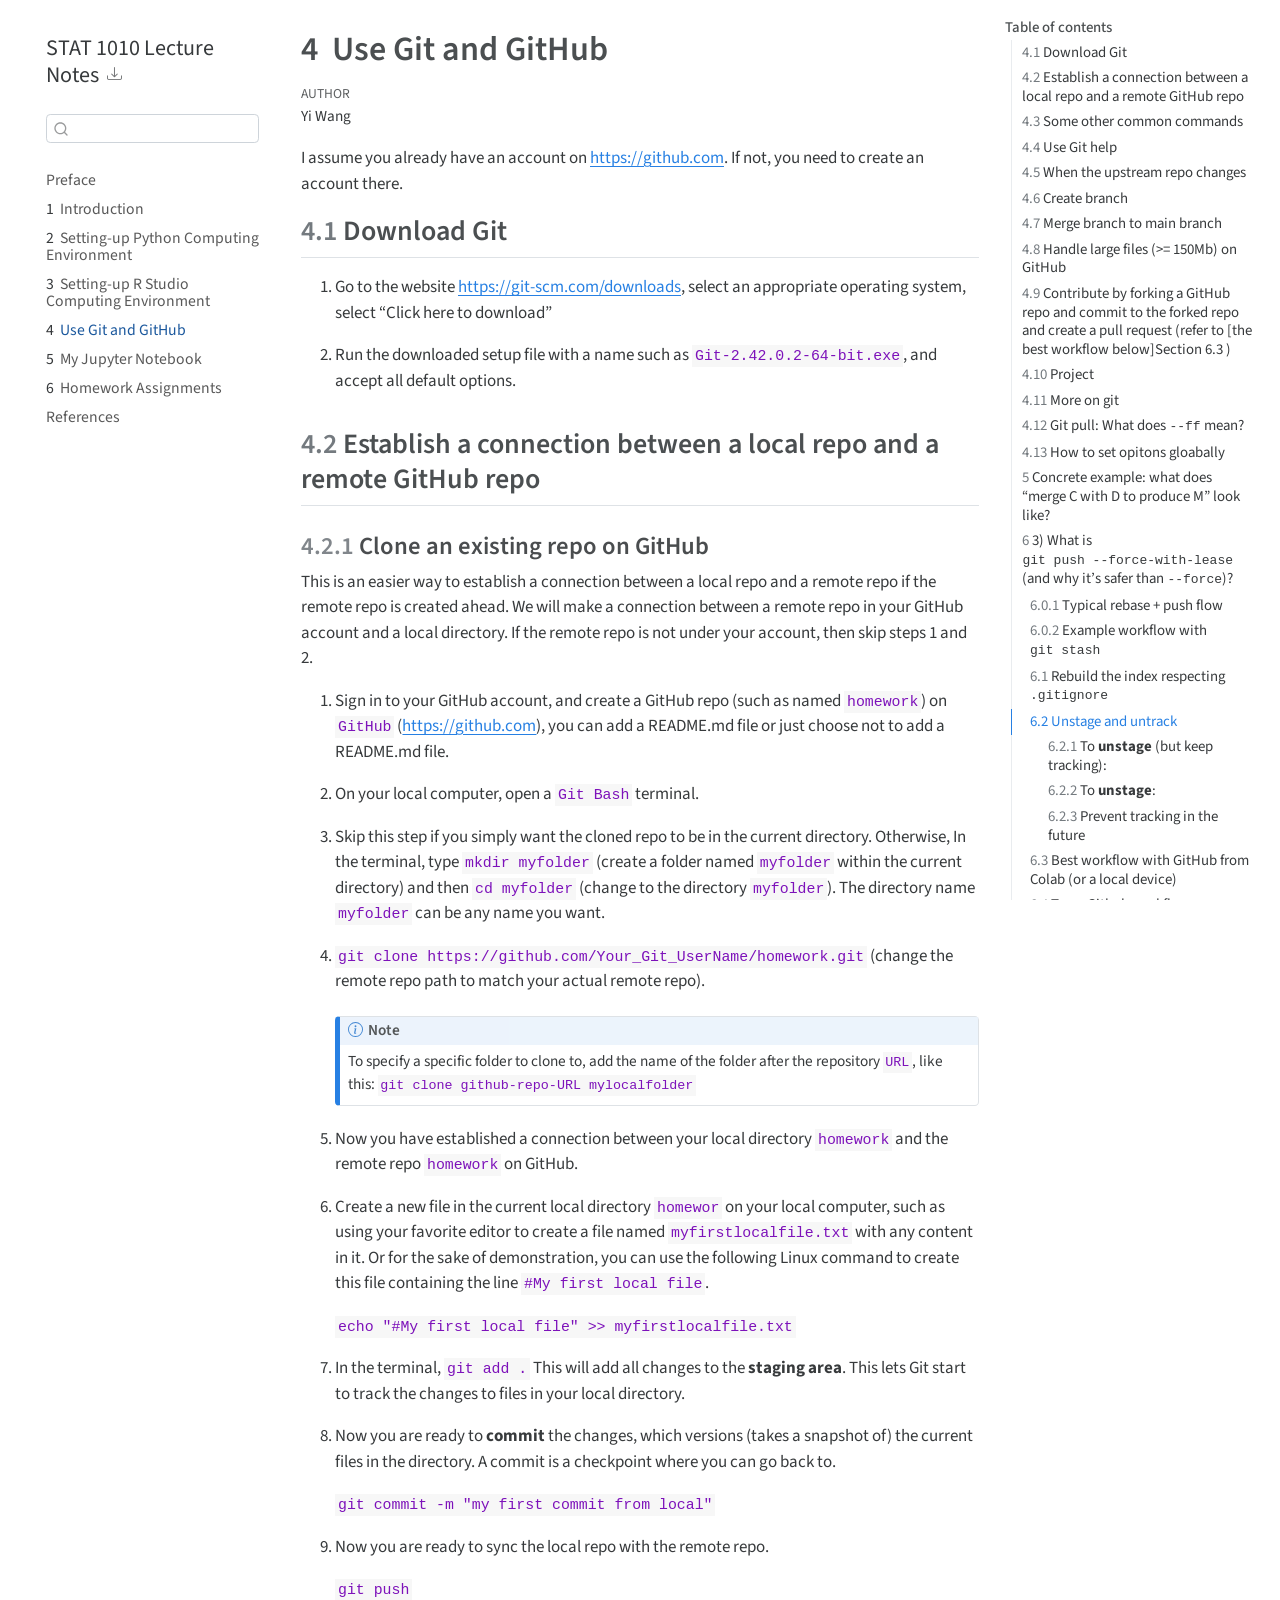
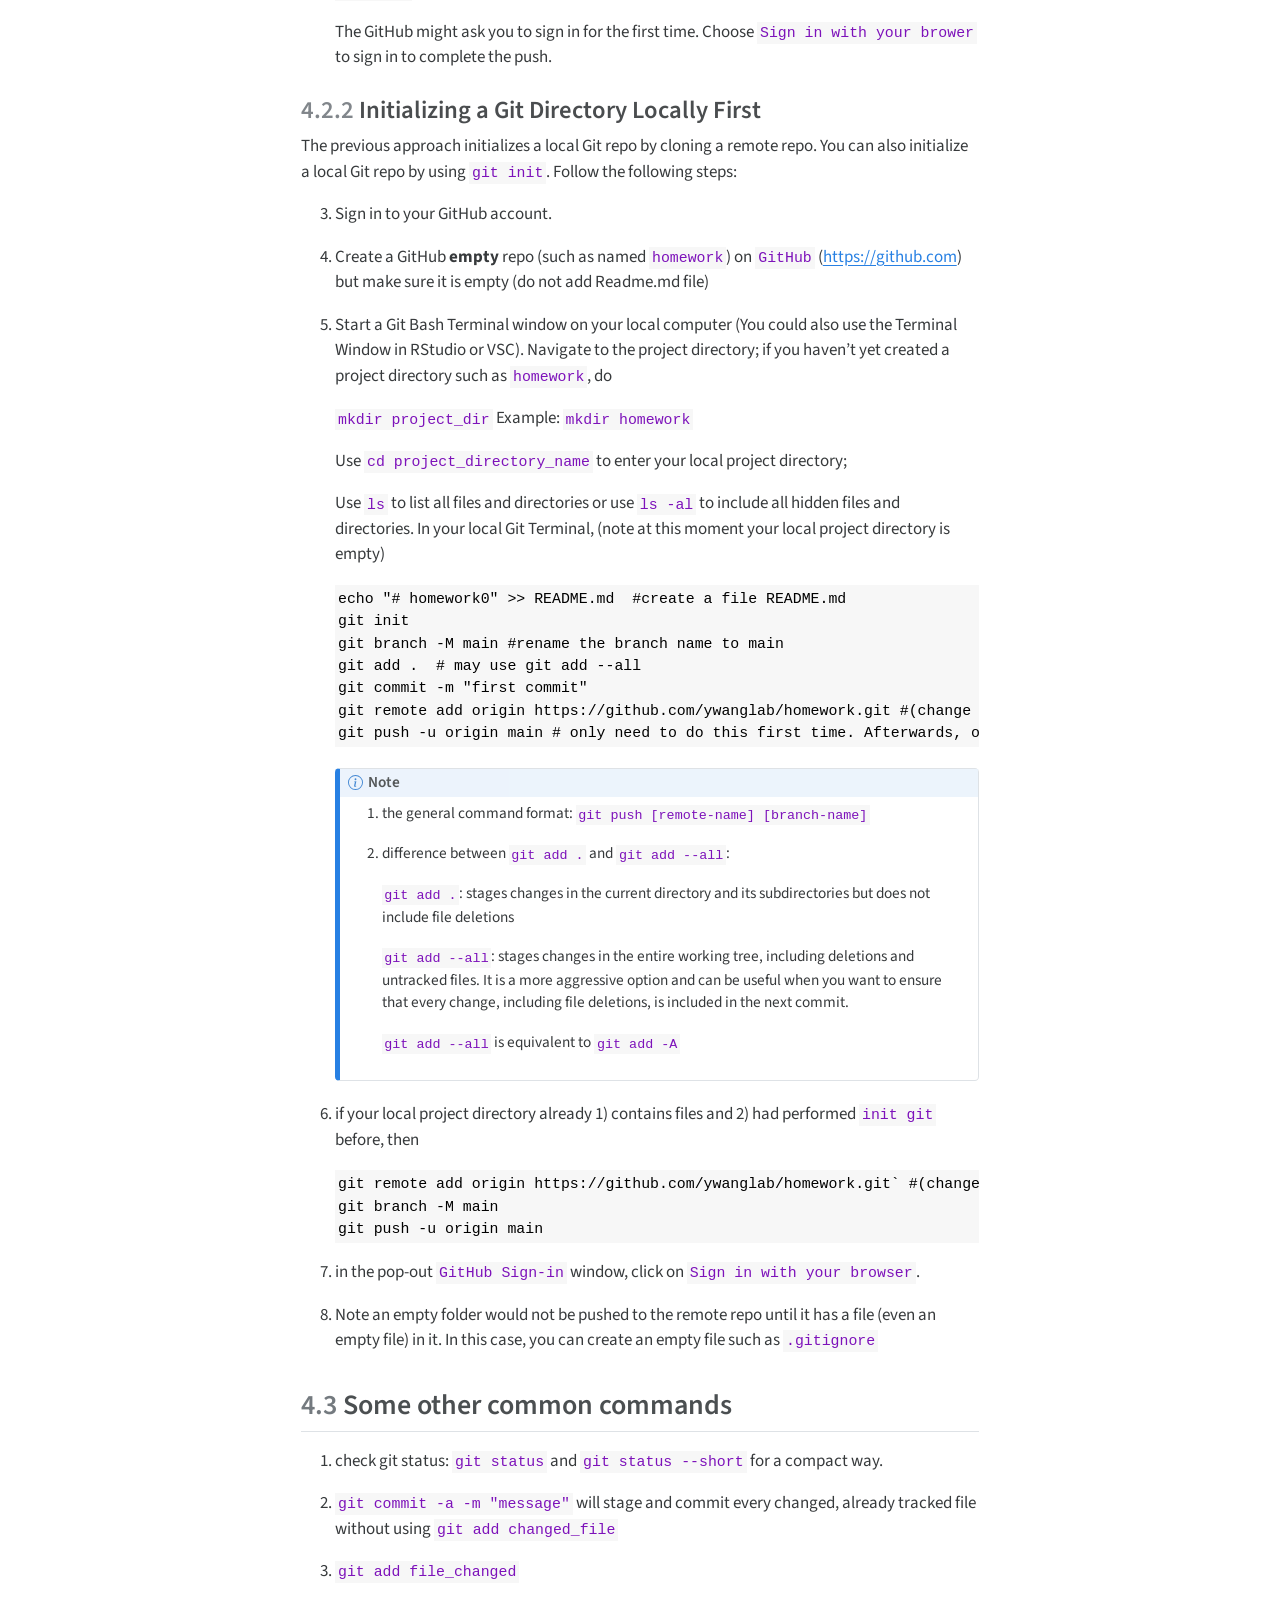
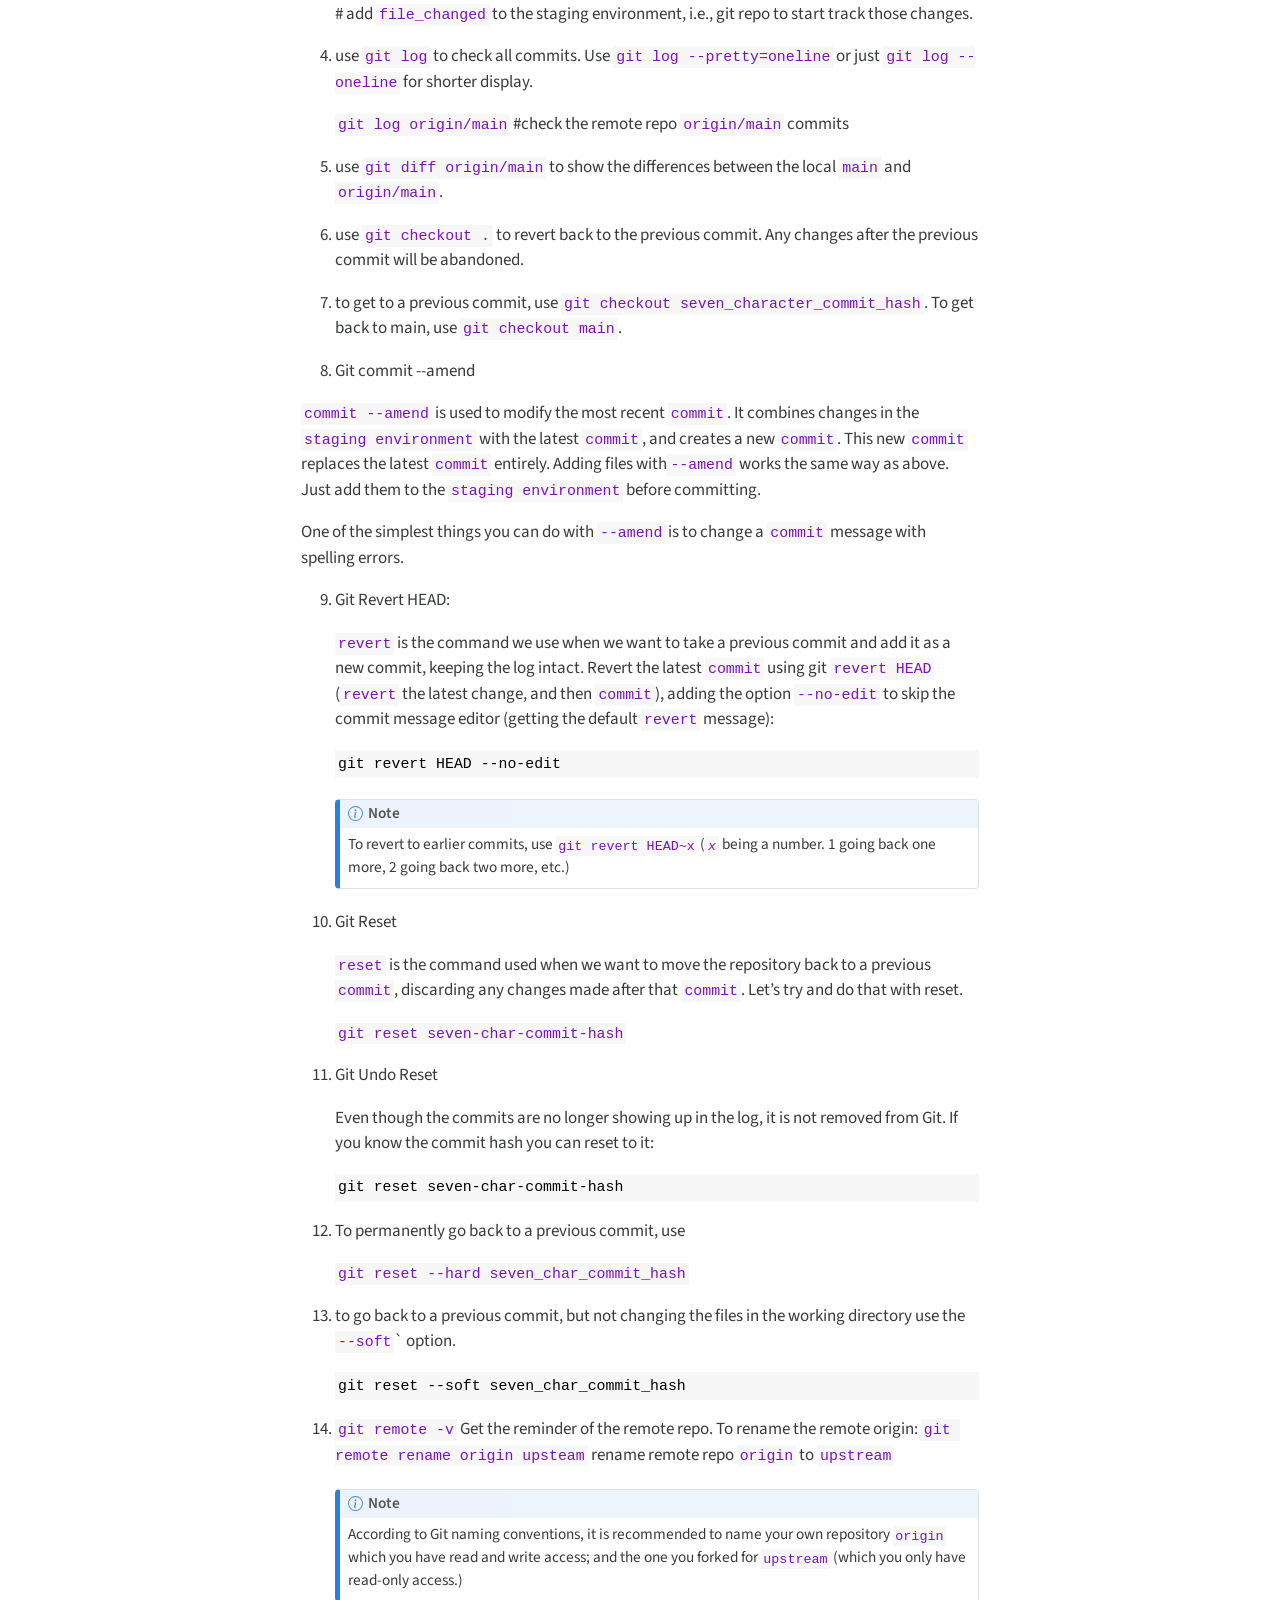
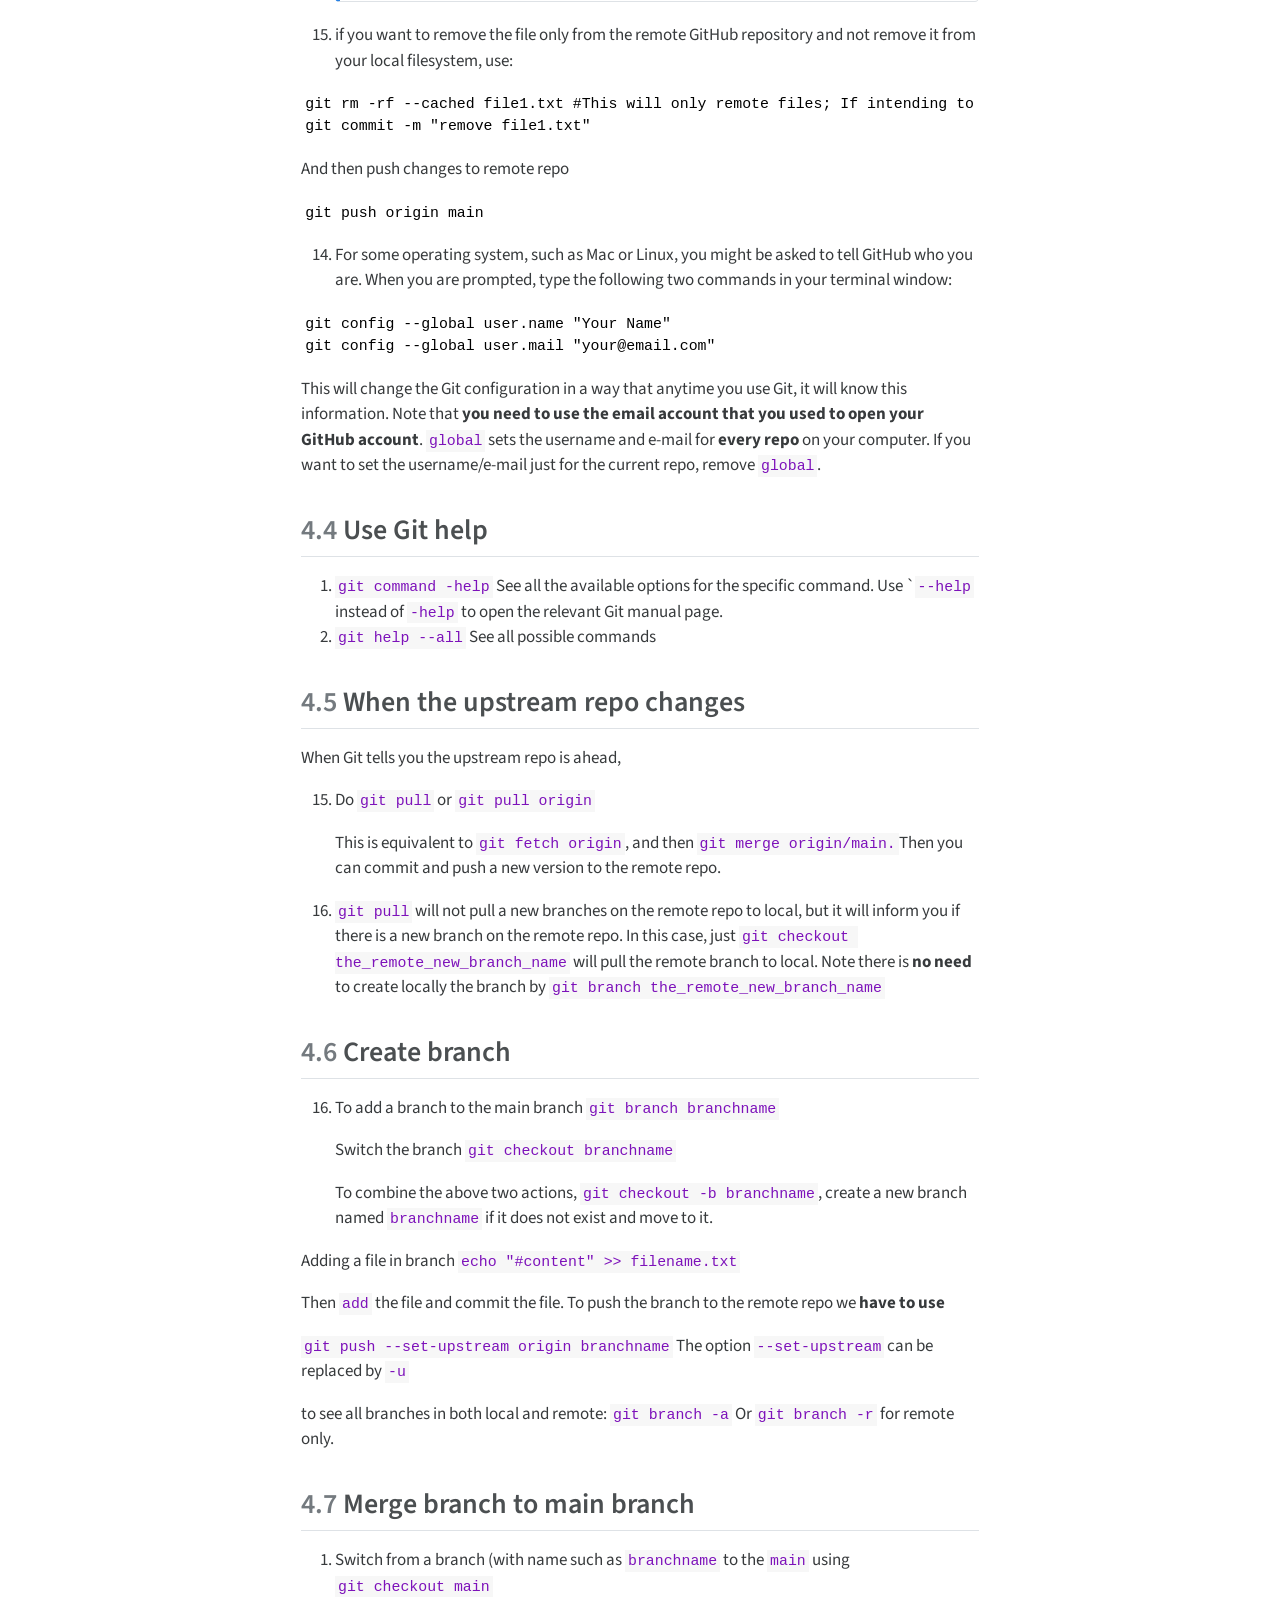
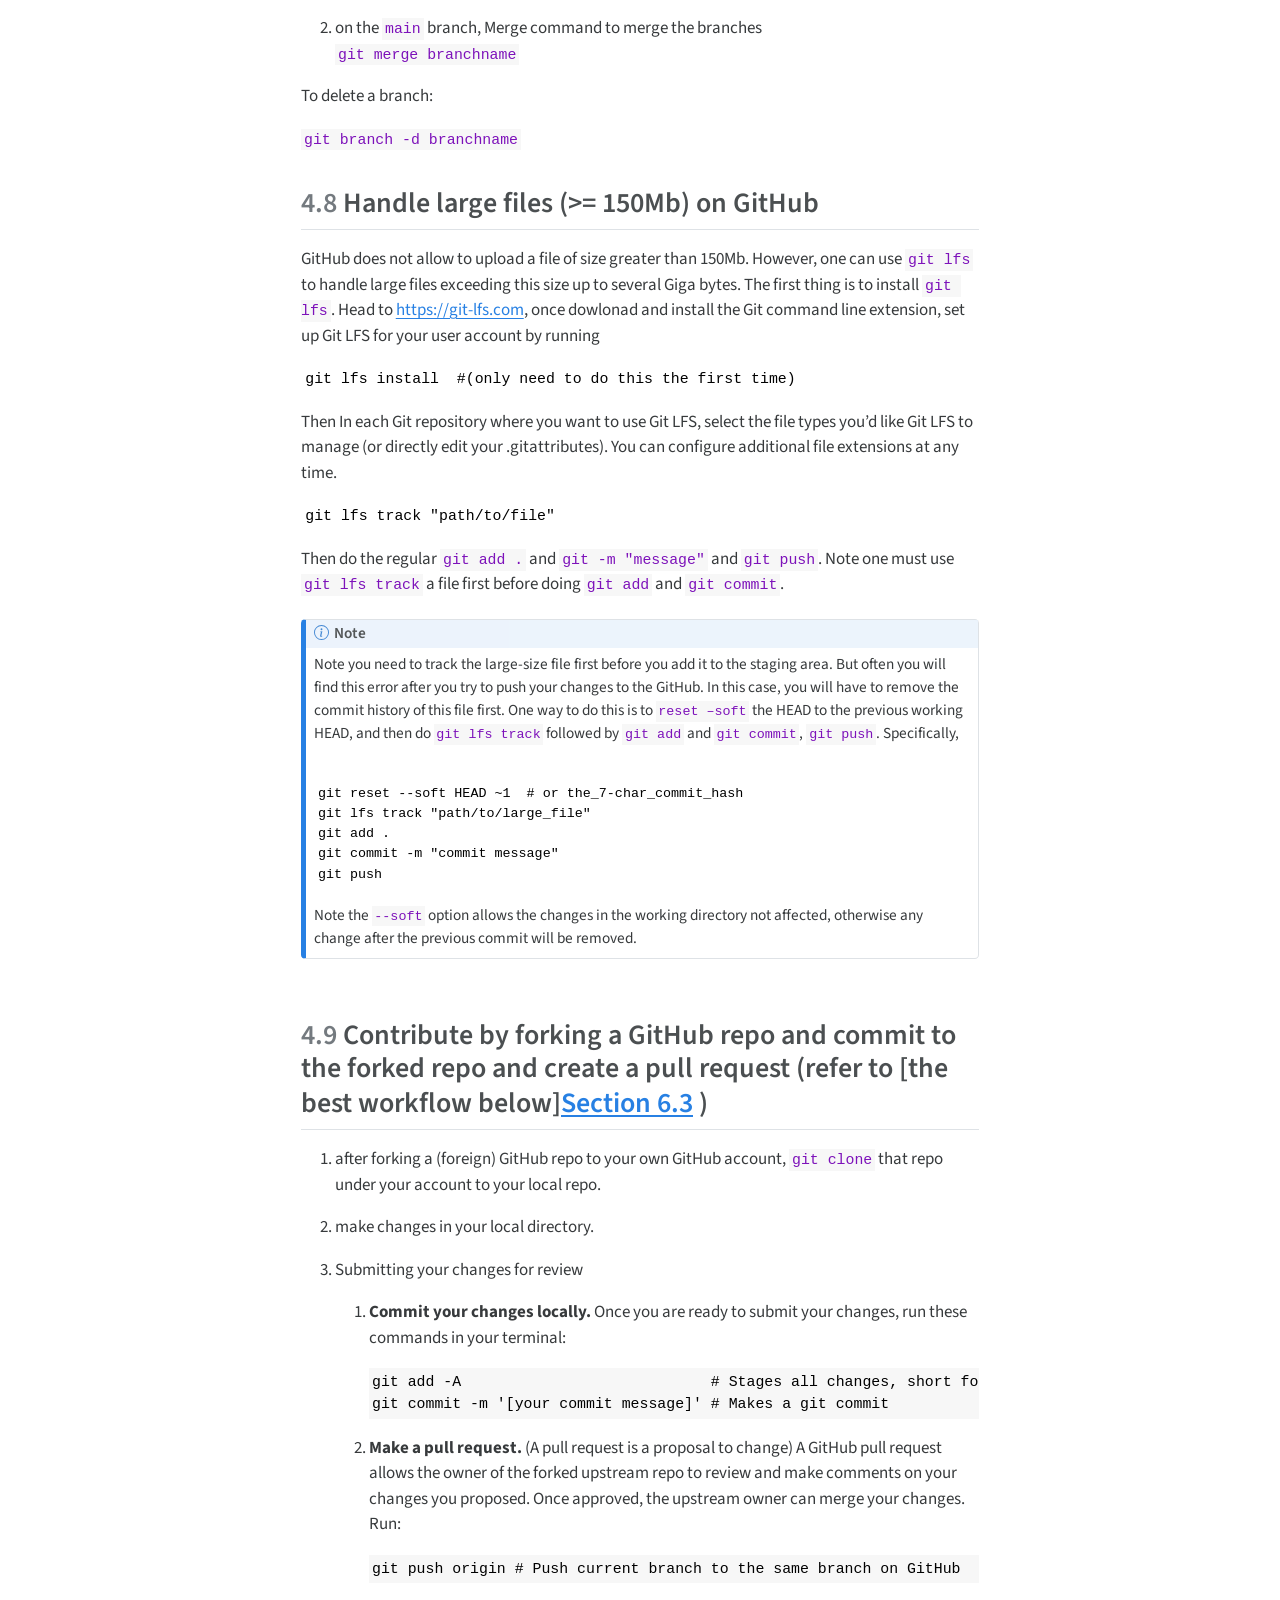
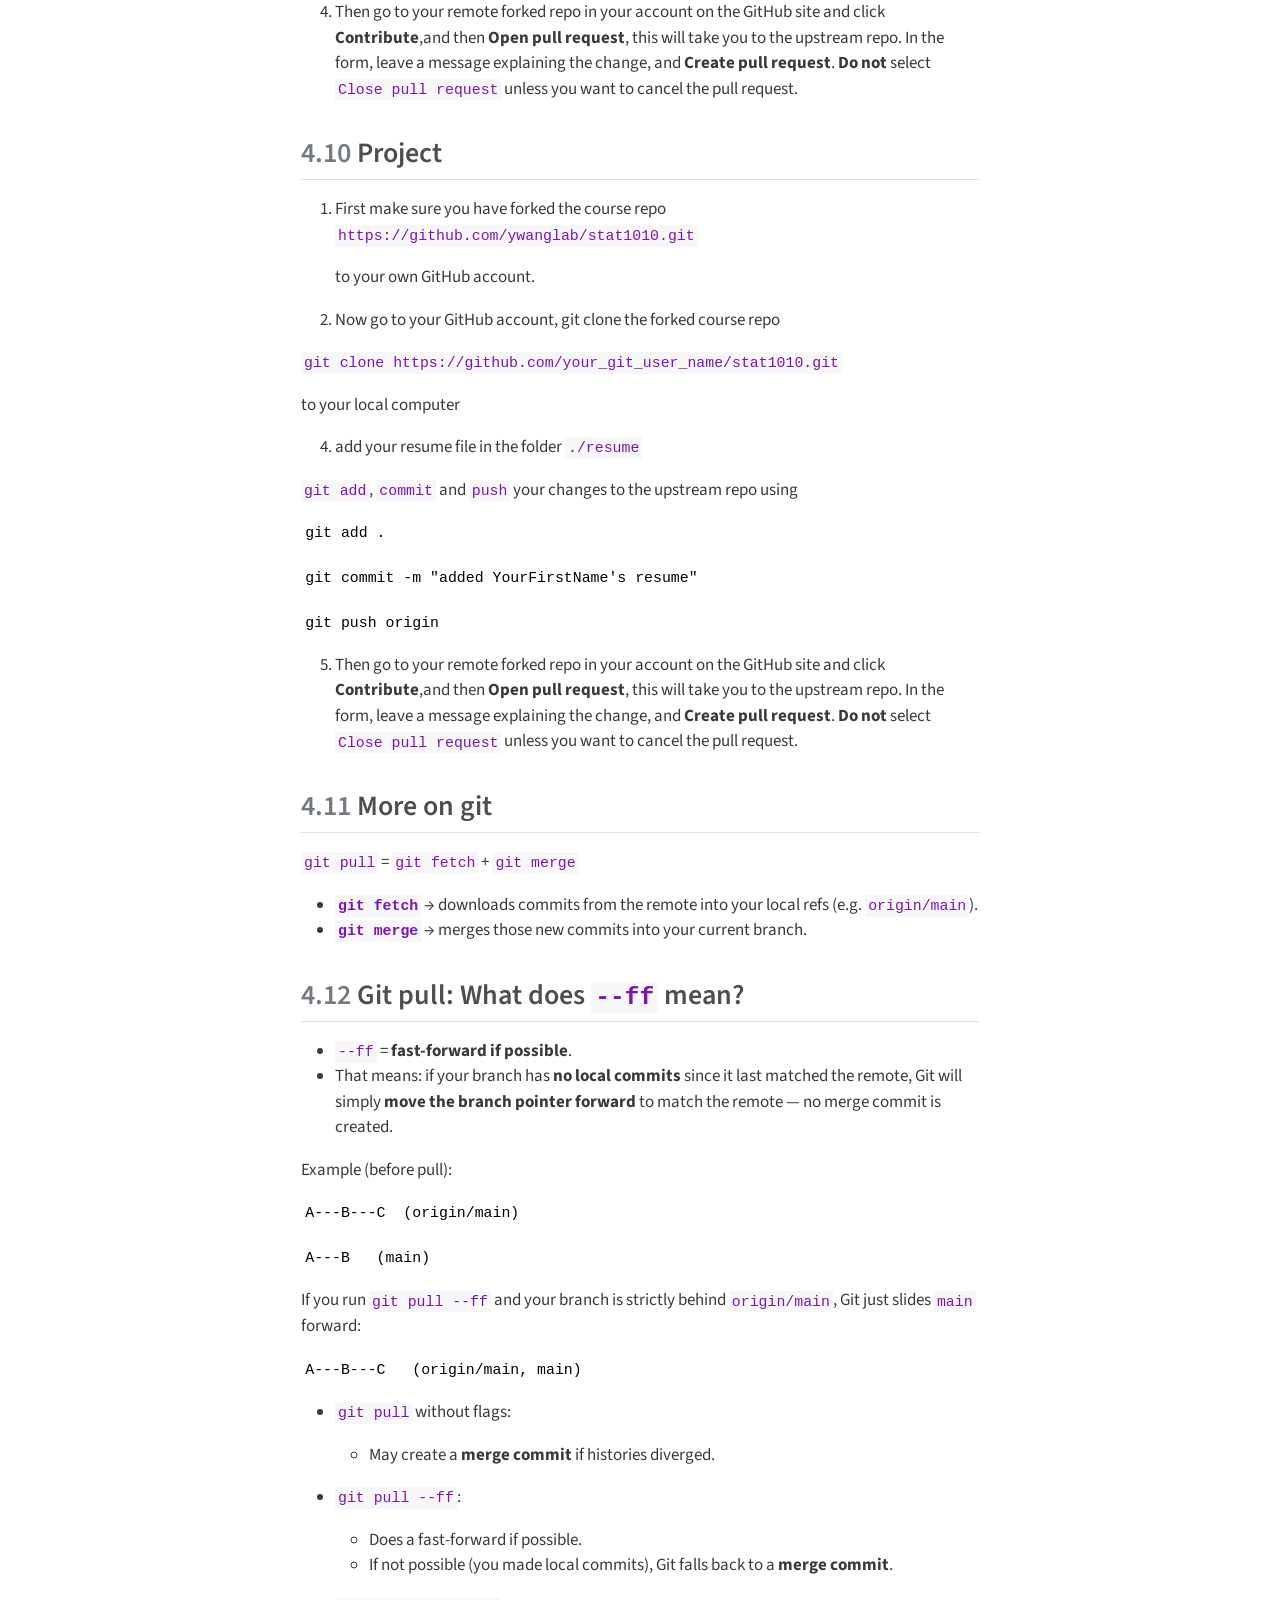
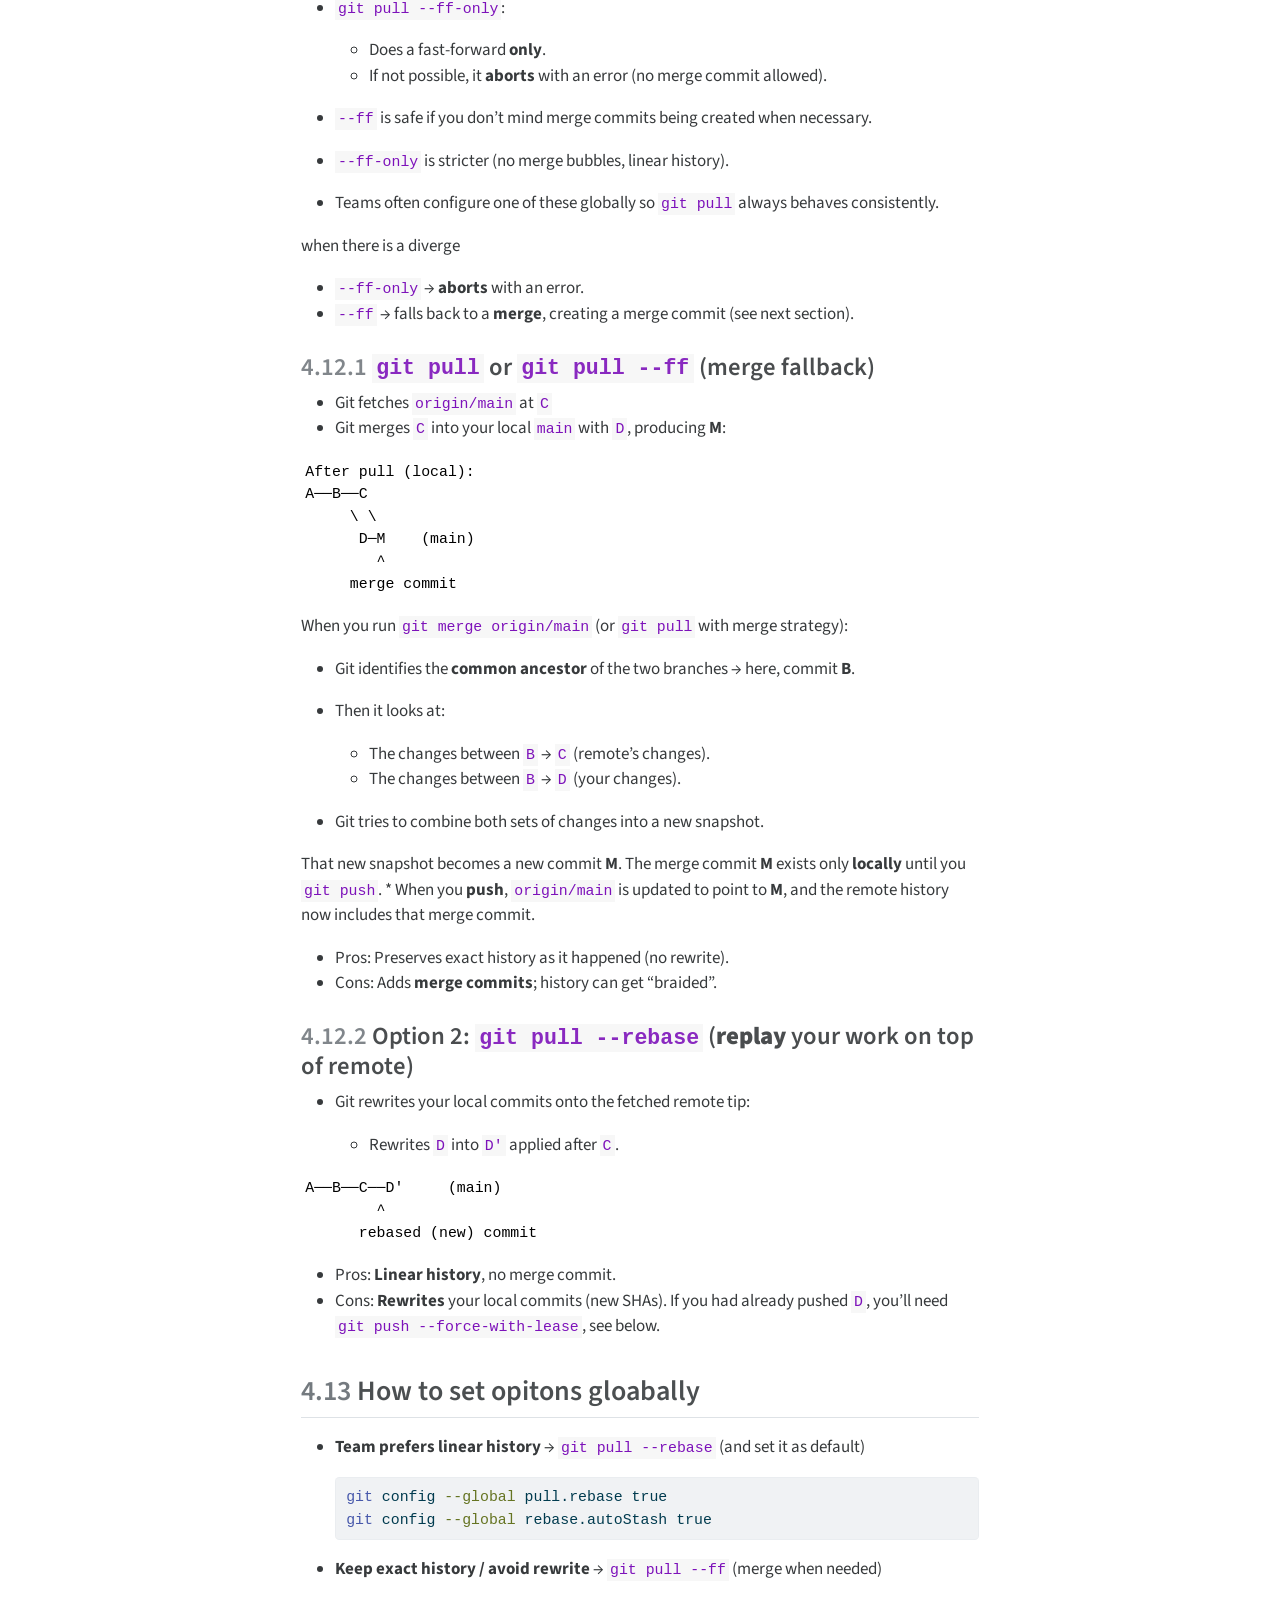
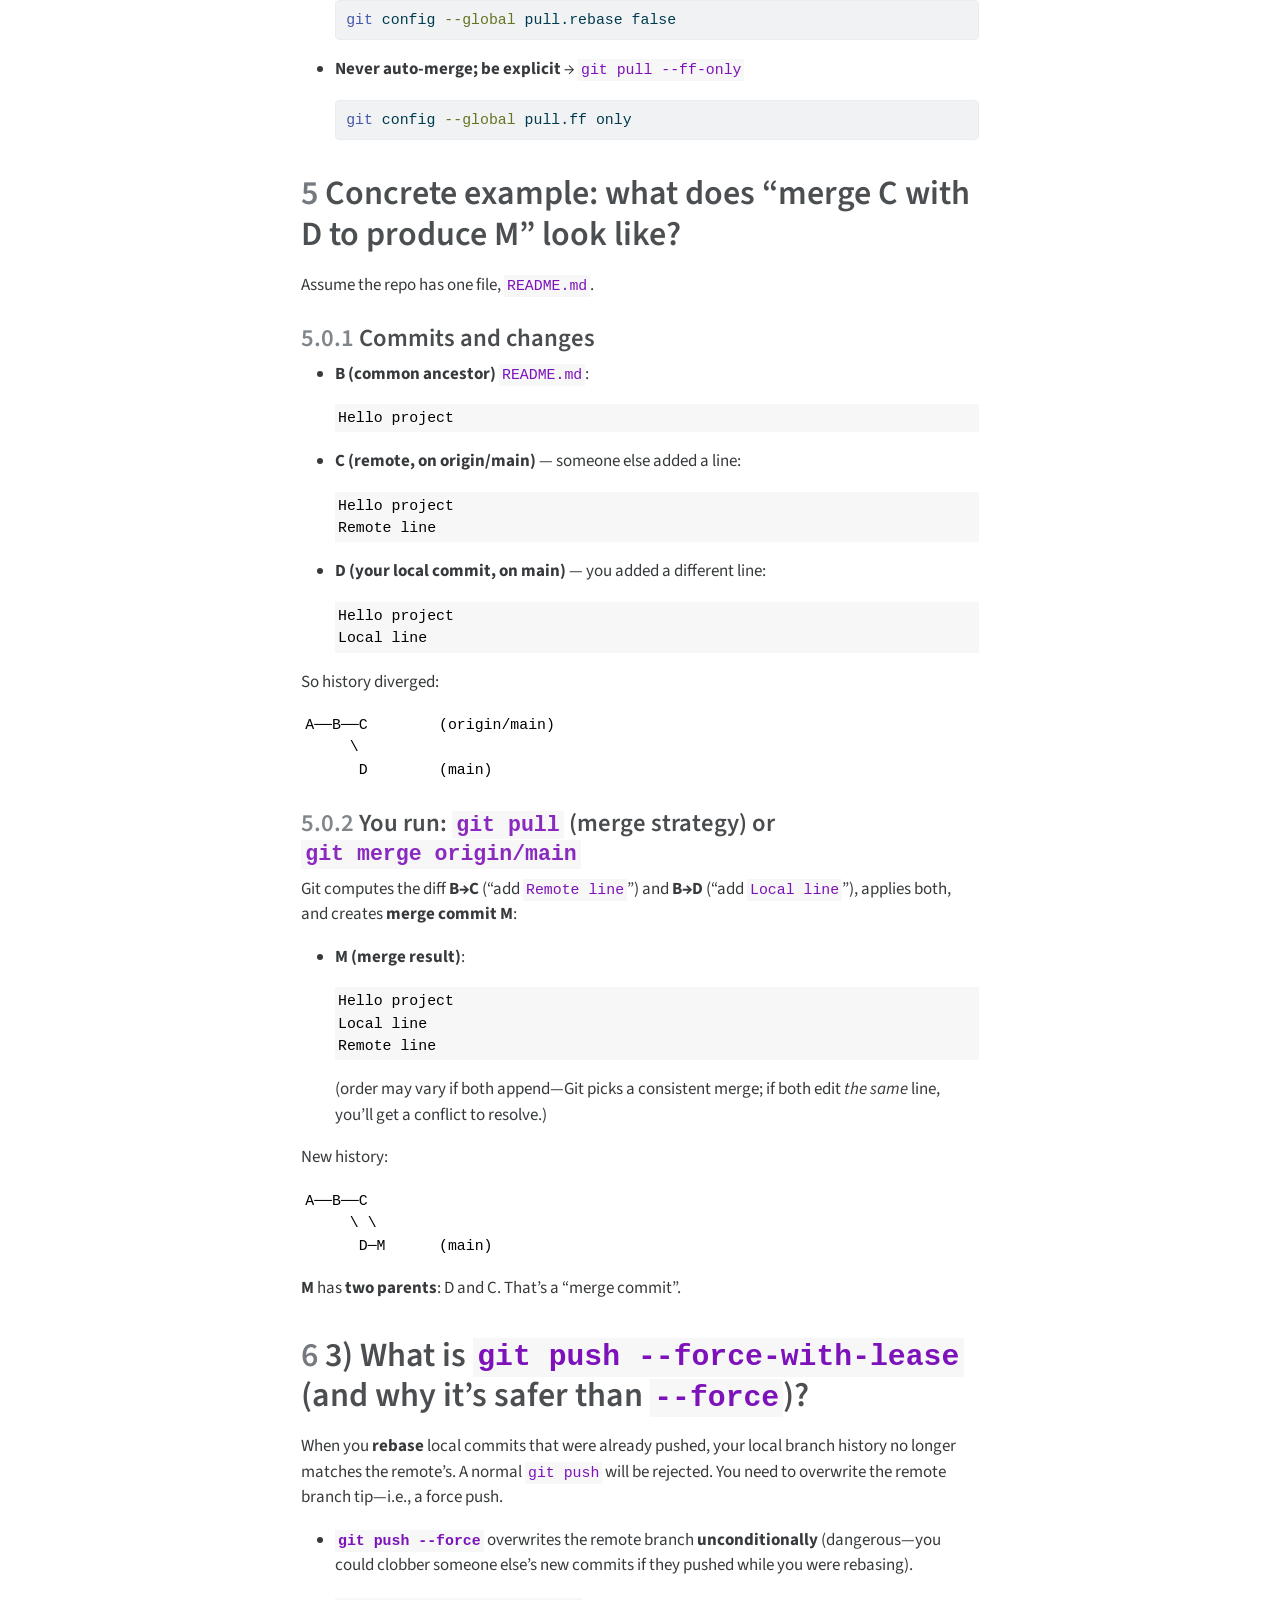
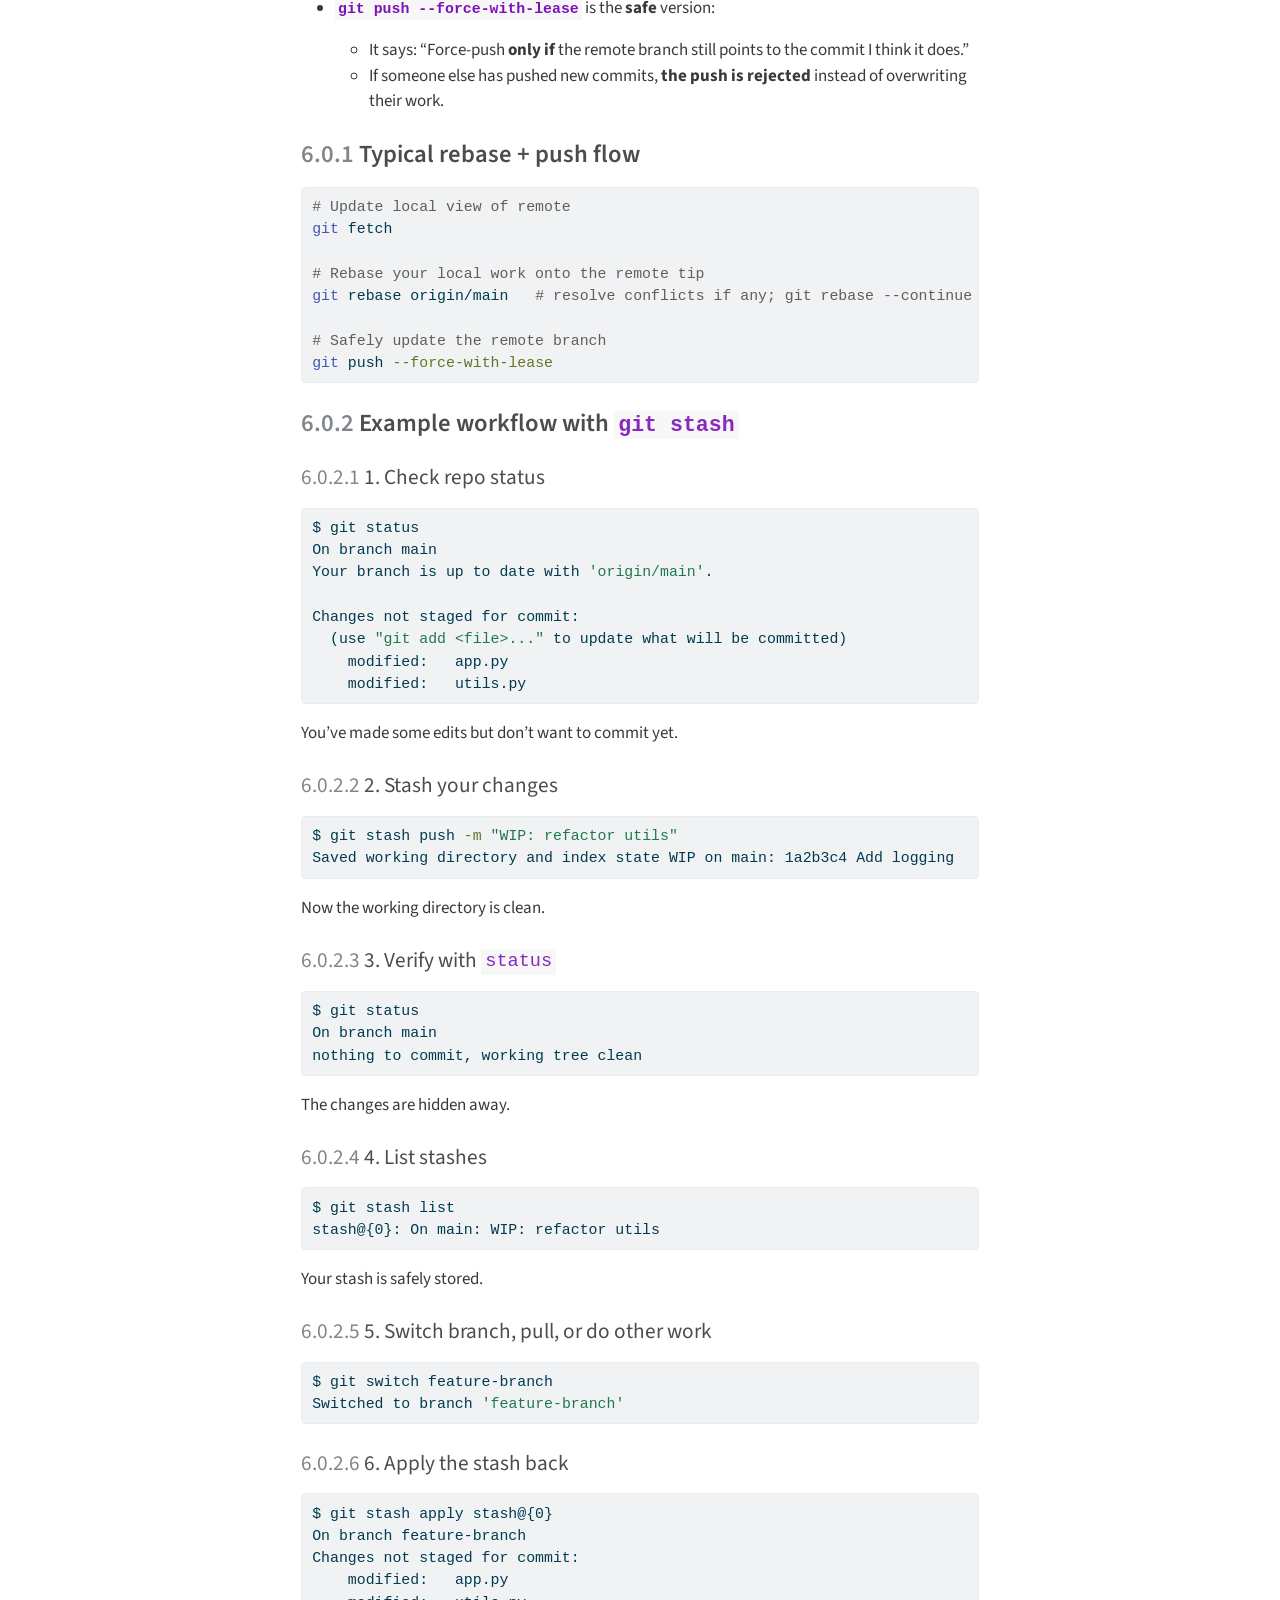
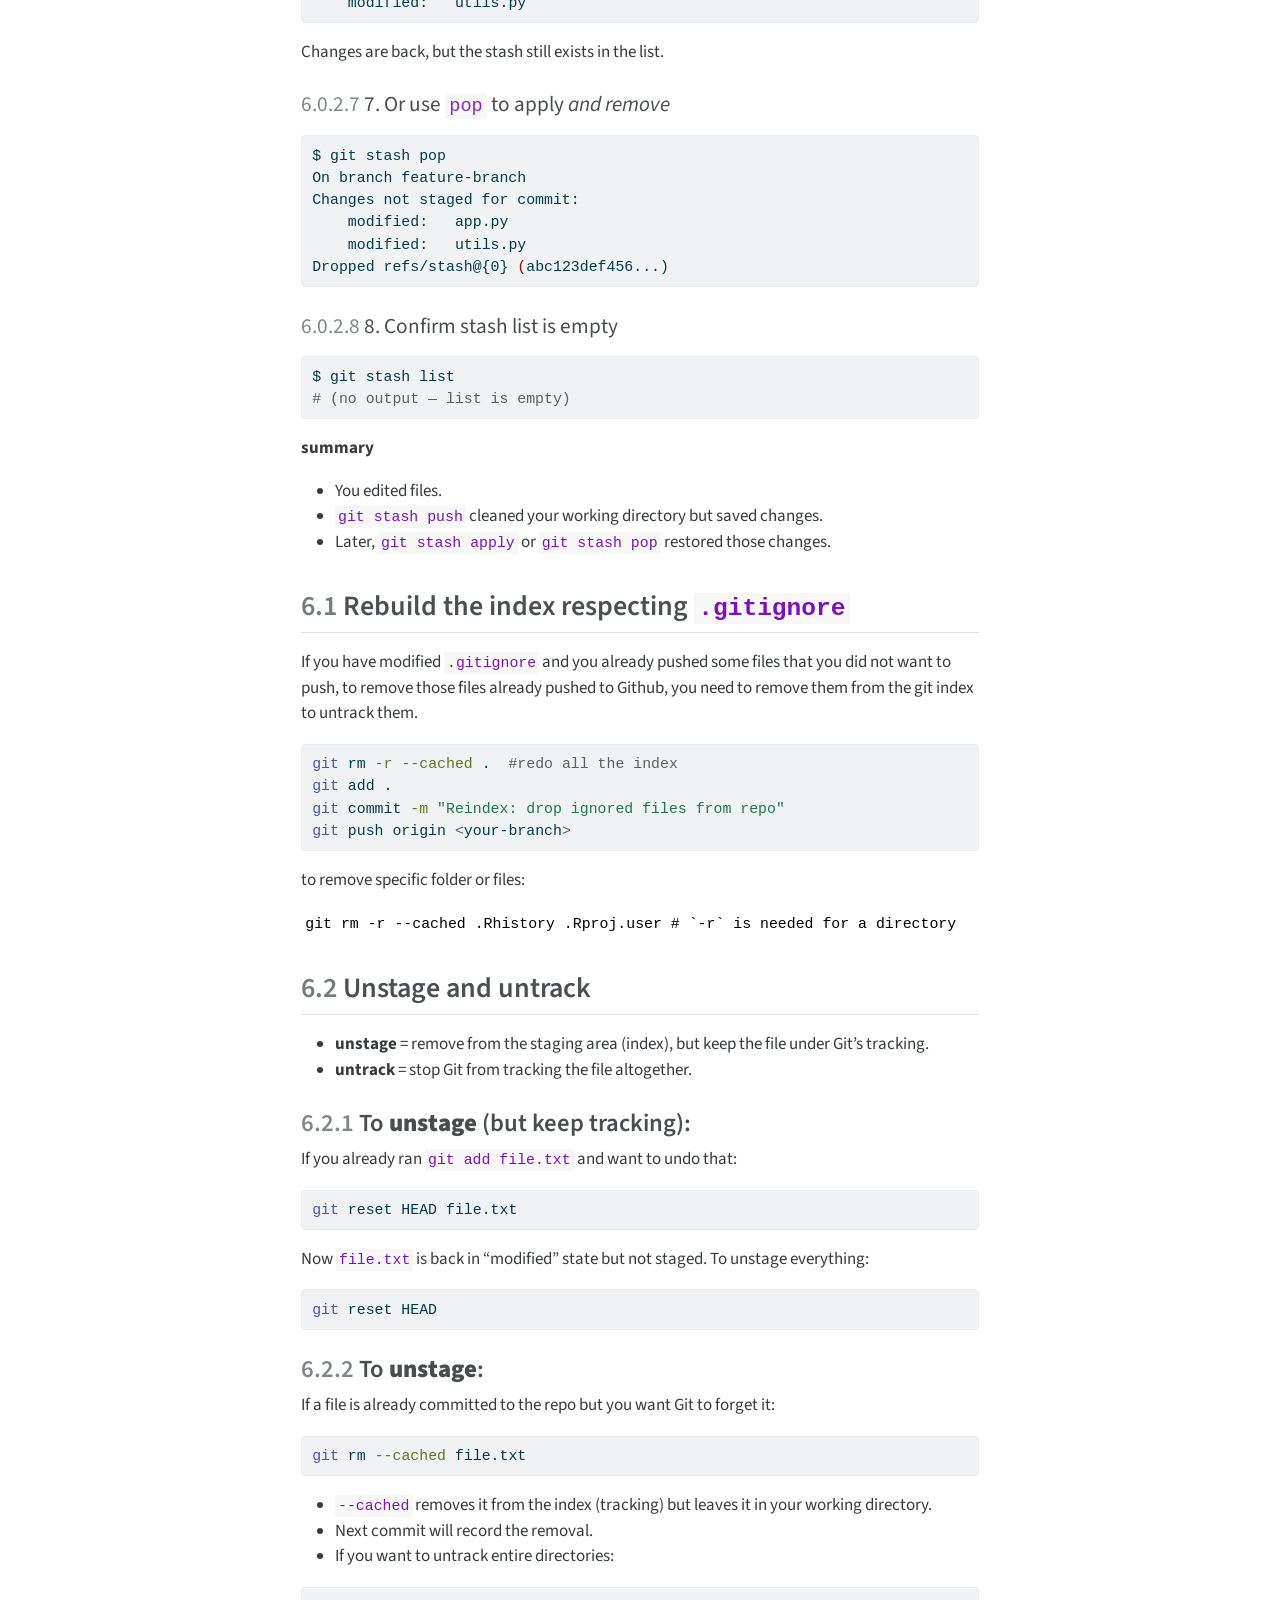
==== commit 325114dd: "update git.qmd git.html form office computer" ====
--- a/docs/git.html
+++ b/docs/git.html
@@ -2,13 +2,13 @@
 <html xmlns="http://www.w3.org/1999/xhtml" lang="en" xml:lang="en"><head>
 
 <meta charset="utf-8">
-<meta name="generator" content="quarto-1.5.57">
+<meta name="generator" content="quarto-1.4.398">
 
 <meta name="viewport" content="width=device-width, initial-scale=1.0, user-scalable=yes">
 
 <meta name="author" content="Yi Wang">
 
-<title>4&nbsp; Use Git and GitHub – STAT 1010 Lecture Notes</title>
+<title>STAT 1010 Lecture Notes - 4&nbsp; Use Git and GitHub</title>
 <style>
 code{white-space: pre-wrap;}
 span.smallcaps{font-variant: small-caps;}
@@ -34,7 +34,7 @@
 }
 @media print {
 pre > code.sourceCode { white-space: pre-wrap; }
-pre > code.sourceCode > span { display: inline-block; text-indent: -5em; padding-left: 5em; }
+pre > code.sourceCode > span { text-indent: -5em; padding-left: 5em; }
 }
 pre.numberSource code
   { counter-reset: source-line 0; }
@@ -97,7 +97,6 @@
     "search-more-match-text": "more match in this document",
     "search-more-matches-text": "more matches in this document",
     "search-clear-button-title": "Clear",
-    "search-text-placeholder": "",
     "search-detached-cancel-button-title": "Cancel",
     "search-submit-button-title": "Submit",
     "search-label": "Search"
@@ -113,13 +112,13 @@
   <header id="quarto-header" class="headroom fixed-top">
   <nav class="quarto-secondary-nav">
     <div class="container-fluid d-flex">
-      <button type="button" class="quarto-btn-toggle btn" data-bs-toggle="collapse" role="button" data-bs-target=".quarto-sidebar-collapse-item" aria-controls="quarto-sidebar" aria-expanded="false" aria-label="Toggle sidebar navigation" onclick="if (window.quartoToggleHeadroom) { window.quartoToggleHeadroom(); }">
+      <button type="button" class="quarto-btn-toggle btn" data-bs-toggle="collapse" data-bs-target="#quarto-sidebar,#quarto-sidebar-glass" aria-controls="quarto-sidebar" aria-expanded="false" aria-label="Toggle sidebar navigation" onclick="if (window.quartoToggleHeadroom) { window.quartoToggleHeadroom(); }">
         <i class="bi bi-layout-text-sidebar-reverse"></i>
       </button>
         <nav class="quarto-page-breadcrumbs" aria-label="breadcrumb"><ol class="breadcrumb"><li class="breadcrumb-item"><a href="./git.html"><span class="chapter-number">4</span>&nbsp; <span class="chapter-title">Use Git and GitHub</span></a></li></ol></nav>
-        <a class="flex-grow-1" role="navigation" data-bs-toggle="collapse" data-bs-target=".quarto-sidebar-collapse-item" aria-controls="quarto-sidebar" aria-expanded="false" aria-label="Toggle sidebar navigation" onclick="if (window.quartoToggleHeadroom) { window.quartoToggleHeadroom(); }">      
+        <a class="flex-grow-1" role="button" data-bs-toggle="collapse" data-bs-target="#quarto-sidebar,#quarto-sidebar-glass" aria-controls="quarto-sidebar" aria-expanded="false" aria-label="Toggle sidebar navigation" onclick="if (window.quartoToggleHeadroom) { window.quartoToggleHeadroom(); }">      
         </a>
-      <button type="button" class="btn quarto-search-button" aria-label="Search" onclick="window.quartoOpenSearch();">
+      <button type="button" class="btn quarto-search-button" aria-label="" onclick="window.quartoOpenSearch();">
         <i class="bi bi-search"></i>
       </button>
     </div>
@@ -128,23 +127,23 @@
 <!-- content -->
 <div id="quarto-content" class="quarto-container page-columns page-rows-contents page-layout-article">
 <!-- sidebar -->
-  <nav id="quarto-sidebar" class="sidebar collapse collapse-horizontal quarto-sidebar-collapse-item sidebar-navigation floating overflow-auto">
+  <nav id="quarto-sidebar" class="sidebar collapse collapse-horizontal sidebar-navigation floating overflow-auto">
     <div class="pt-lg-2 mt-2 text-left sidebar-header">
     <div class="sidebar-title mb-0 py-0">
       <a href="./">STAT 1010 Lecture Notes</a> 
         <div class="sidebar-tools-main">
     <div class="dropdown">
-      <a href="" title="Download" id="quarto-navigation-tool-dropdown-0" class="quarto-navigation-tool dropdown-toggle px-1" data-bs-toggle="dropdown" aria-expanded="false" role="link" aria-label="Download"><i class="bi bi-download"></i></a>
+      <a href="" title="Download" id="quarto-navigation-tool-dropdown-0" class="quarto-navigation-tool dropdown-toggle px-1" data-bs-toggle="dropdown" aria-expanded="false" aria-label="Download"><i class="bi bi-download"></i></a>
       <ul class="dropdown-menu" aria-labelledby="quarto-navigation-tool-dropdown-0">
           <li>
             <a class="dropdown-item sidebar-tools-main-item" href="./STAT-1010-Lecture-Notes.pdf">
-              <i class="bi bi-file-pdf pe-1"></i>
+              <i class="bi bi-bi-file-pdf pe-1"></i>
             Download PDF
             </a>
           </li>
           <li>
             <a class="dropdown-item sidebar-tools-main-item" href="./STAT-1010-Lecture-Notes.docx">
-              <i class="bi bi-file-word pe-1"></i>
+              <i class="bi bi-bi-file-word pe-1"></i>
             Download Docx
             </a>
           </li>
@@ -211,7 +210,7 @@
     </ul>
     </div>
 </nav>
-<div id="quarto-sidebar-glass" class="quarto-sidebar-collapse-item" data-bs-toggle="collapse" data-bs-target=".quarto-sidebar-collapse-item"></div>
+<div id="quarto-sidebar-glass" data-bs-toggle="collapse" data-bs-target="#quarto-sidebar,#quarto-sidebar-glass"></div>
 <!-- margin-sidebar -->
     <div id="quarto-margin-sidebar" class="sidebar margin-sidebar">
         <nav id="TOC" role="doc-toc" class="toc-active">
@@ -230,7 +229,7 @@
   <li><a href="#create-branch" id="toc-create-branch" class="nav-link" data-scroll-target="#create-branch"><span class="header-section-number">4.6</span> Create branch</a></li>
   <li><a href="#merge-branch-to-main-branch" id="toc-merge-branch-to-main-branch" class="nav-link" data-scroll-target="#merge-branch-to-main-branch"><span class="header-section-number">4.7</span> Merge branch to main branch</a></li>
   <li><a href="#handle-large-files-150mb-on-github" id="toc-handle-large-files-150mb-on-github" class="nav-link" data-scroll-target="#handle-large-files-150mb-on-github"><span class="header-section-number">4.8</span> Handle large files (&gt;= 150Mb) on GitHub</a></li>
-  <li><a href="#contribute-by-forking-a-github-repo-and-commit-to-the-forked-repo-and-create-a-pull-request-refer-to-the-best-workflow-belowsec-bestworkflow" id="toc-contribute-by-forking-a-github-repo-and-commit-to-the-forked-repo-and-create-a-pull-request-refer-to-the-best-workflow-belowsec-bestworkflow" class="nav-link" data-scroll-target="#contribute-by-forking-a-github-repo-and-commit-to-the-forked-repo-and-create-a-pull-request-refer-to-the-best-workflow-belowsec-bestworkflow"><span class="header-section-number">4.9</span> Contribute by forking a GitHub repo and commit to the forked repo and create a pull request (refer to [the best workflow below]<span>Section 6.3</span> )</a></li>
+  <li><a href="#contribute-by-forking-a-github-repo-and-commit-to-the-forked-repo-and-create-a-pull-request-refer-to-the-best-workflow-belowsec-bestworkflow" id="toc-contribute-by-forking-a-github-repo-and-commit-to-the-forked-repo-and-create-a-pull-request-refer-to-the-best-workflow-belowsec-bestworkflow" class="nav-link" data-scroll-target="#contribute-by-forking-a-github-repo-and-commit-to-the-forked-repo-and-create-a-pull-request-refer-to-the-best-workflow-belowsec-bestworkflow"><span class="header-section-number">4.9</span> Contribute by forking a GitHub repo and commit to the forked repo and create a pull request (refer to [the best workflow below]<span>Section&nbsp;6.3</span> )</a></li>
   <li><a href="#project" id="toc-project" class="nav-link" data-scroll-target="#project"><span class="header-section-number">4.10</span> Project</a></li>
   <li><a href="#more-on-git" id="toc-more-on-git" class="nav-link" data-scroll-target="#more-on-git"><span class="header-section-number">4.11</span> More on git</a></li>
   <li><a href="#git-pull-what-does---ff-mean" id="toc-git-pull-what-does---ff-mean" class="nav-link" data-scroll-target="#git-pull-what-does---ff-mean"><span class="header-section-number">4.12</span> Git pull: What does <code>--ff</code> mean?</a>
@@ -309,6 +308,11 @@
   <li><a href="#sanity-checks" id="toc-sanity-checks" class="nav-link" data-scroll-target="#sanity-checks"><span class="header-section-number">6.20.2</span> Sanity checks</a></li>
   <li><a href="#b-abort-the-in-progress-operation-then-pull-clean" id="toc-b-abort-the-in-progress-operation-then-pull-clean" class="nav-link" data-scroll-target="#b-abort-the-in-progress-operation-then-pull-clean"><span class="header-section-number">6.20.3</span> B) Abort the in-progress operation, then pull clean</a></li>
   </ul></li>
+  <li><a href="#steps-to-fix-conflict" id="toc-steps-to-fix-conflict" class="nav-link" data-scroll-target="#steps-to-fix-conflict"><span class="header-section-number">6.21</span> Steps to fix conflict:</a></li>
+  <li><a href="#option-a-rebase-keeps-linear-history" id="toc-option-a-rebase-keeps-linear-history" class="nav-link" data-scroll-target="#option-a-rebase-keeps-linear-history"><span class="header-section-number">6.22</span> Option A: Rebase (keeps linear history)</a></li>
+  <li><a href="#option-b-merge-creates-a-merge-commit" id="toc-option-b-merge-creates-a-merge-commit" class="nav-link" data-scroll-target="#option-b-merge-creates-a-merge-commit"><span class="header-section-number">6.23</span> Option B: Merge (creates a merge commit)</a></li>
+  <li><a href="#option-c-fast-forward-only-fail-if-divergence-exists" id="toc-option-c-fast-forward-only-fail-if-divergence-exists" class="nav-link" data-scroll-target="#option-c-fast-forward-only-fail-if-divergence-exists"><span class="header-section-number">6.24</span> Option C: Fast-forward only (fail if divergence exists)</a></li>
+  <li><a href="#i-just-want-to-discard-my-local-commits-and-match-remote" id="toc-i-just-want-to-discard-my-local-commits-and-match-remote" class="nav-link" data-scroll-target="#i-just-want-to-discard-my-local-commits-and-match-remote"><span class="header-section-number">6.25</span> “I just want to discard my local commits and match remote”</a></li>
   </ul></li>
   </ul>
 </nav>
@@ -567,7 +571,7 @@
 <pre><code></code></pre>
 </section>
 <section id="contribute-by-forking-a-github-repo-and-commit-to-the-forked-repo-and-create-a-pull-request-refer-to-the-best-workflow-belowsec-bestworkflow" class="level2" data-number="4.9">
-<h2 data-number="4.9" class="anchored" data-anchor-id="contribute-by-forking-a-github-repo-and-commit-to-the-forked-repo-and-create-a-pull-request-refer-to-the-best-workflow-belowsec-bestworkflow"><span class="header-section-number">4.9</span> Contribute by forking a GitHub repo and commit to the forked repo and create a pull request (refer to [the best workflow below]<a href="#sec-bestworkflow" class="quarto-xref"><span>Section 6.3</span></a> )</h2>
+<h2 data-number="4.9" class="anchored" data-anchor-id="contribute-by-forking-a-github-repo-and-commit-to-the-forked-repo-and-create-a-pull-request-refer-to-the-best-workflow-belowsec-bestworkflow"><span class="header-section-number">4.9</span> Contribute by forking a GitHub repo and commit to the forked repo and create a pull request (refer to [the best workflow below]<a href="#sec-bestworkflow" class="quarto-xref"><span>Section&nbsp;6.3</span></a> )</h2>
 <ol type="1">
 <li><p>after forking a (foreign) GitHub repo to your own GitHub account, <code>git clone</code> that repo under your account to your local repo.</p></li>
 <li><p>make changes in your local directory.</p></li>
@@ -1005,9 +1009,9 @@
 <span id="cb54-9"><a href="#cb54-9" aria-hidden="true" tabindex="-1"></a><span class="co"># or</span></span>
 <span id="cb54-10"><a href="#cb54-10" aria-hidden="true" tabindex="-1"></a><span class="fu">git</span> reset  <span class="co">#eqiv to: git reset --mixed HEAD: reset the index to match the current HEAD (unstaging changes) but does not move HEAD</span></span></code><button title="Copy to Clipboard" class="code-copy-button"><i class="bi"></i></button></pre></div>
 <p>Partially unstage hunks:</p>
-<div class="sourceCode" id="cb55"><pre class="sourceCode bash code-with-copy"><code class="sourceCode bash"><span id="cb55-1"><a href="#cb55-1" aria-hidden="true" tabindex="-1"></a><span class="fu">git</span> restore <span class="at">--staged</span> <span class="at">-p</span> <span class="op">&lt;</span>file<span class="op">&gt;</span>   <span class="co"># or: git reset -p &lt;file&gt;</span></span></code><button title="Copy to Clipboard" class="code-copy-button"><i class="bi"></i></button></pre></div>
+<div class="sourceCode" id="cb55"><pre class="sourceCode bash code-with-copy"><code class="sourceCode bash"><span id="cb55-1"><a href="#cb55-1" aria-hidden="true" tabindex="-1"></a><span class="fu">git</span> restore <span class="at">--staged</span> <span class="at">-p</span> <span class="op">&lt;</span>file<span class="op">&gt;</span>   # or: git reset <span class="at">-p</span> <span class="op">&lt;</span>file<span class="op">&gt;</span></span></code><button title="Copy to Clipboard" class="code-copy-button"><i class="bi"></i></button></pre></div>
 <p>If you accidentally started tracking something (e.g., should be ignored), remove it from the index only:</p>
-<div class="sourceCode" id="cb56"><pre class="sourceCode bash code-with-copy"><code class="sourceCode bash"><span id="cb56-1"><a href="#cb56-1" aria-hidden="true" tabindex="-1"></a><span class="fu">git</span> rm <span class="at">--cached</span> <span class="at">-r</span> <span class="op">&lt;</span>path<span class="op">&gt;</span>   <span class="co"># leaves the file(s) on disk, stops tracking</span></span></code><button title="Copy to Clipboard" class="code-copy-button"><i class="bi"></i></button></pre></div>
+<div class="sourceCode" id="cb56"><pre class="sourceCode bash code-with-copy"><code class="sourceCode bash"><span id="cb56-1"><a href="#cb56-1" aria-hidden="true" tabindex="-1"></a><span class="fu">git</span> rm <span class="at">--cached</span> <span class="at">-r</span> <span class="op">&lt;</span>path<span class="op">&gt;</span>   # leaves the file<span class="er">(</span><span class="ex">s</span><span class="kw">)</span> <span class="ex">on</span> disk, stops tracking</span></code><button title="Copy to Clipboard" class="code-copy-button"><i class="bi"></i></button></pre></div>
 </section>
 <section id="after-git-commit-how-to-uncommit" class="level3" data-number="6.7.3">
 <h3 data-number="6.7.3" class="anchored" data-anchor-id="after-git-commit-how-to-uncommit"><span class="header-section-number">6.7.3</span> 2) After <code>git commit</code>, how to un‑commit?</h3>
@@ -1016,7 +1020,7 @@
 <span id="cb57-2"><a href="#cb57-2" aria-hidden="true" tabindex="-1"></a><span class="fu">git</span> reset <span class="at">--mixed</span> HEAD~1  <span class="co"># keep changes in working tree (unstaged) [default]</span></span>
 <span id="cb57-3"><a href="#cb57-3" aria-hidden="true" tabindex="-1"></a><span class="fu">git</span> reset <span class="at">--hard</span> HEAD~1   <span class="co"># discard the commit AND your local changes (danger!)</span></span></code><button title="Copy to Clipboard" class="code-copy-button"><i class="bi"></i></button></pre></div>
 <p>If the commit is <strong>already pushed</strong> (others may have pulled it), prefer:</p>
-<div class="sourceCode" id="cb58"><pre class="sourceCode bash code-with-copy"><code class="sourceCode bash"><span id="cb58-1"><a href="#cb58-1" aria-hidden="true" tabindex="-1"></a><span class="fu">git</span> revert <span class="op">&lt;</span>commit-sha<span class="op">&gt;</span>   <span class="co"># makes a new commit that undoes the old one</span></span></code><button title="Copy to Clipboard" class="code-copy-button"><i class="bi"></i></button></pre></div>
+<div class="sourceCode" id="cb58"><pre class="sourceCode bash code-with-copy"><code class="sourceCode bash"><span id="cb58-1"><a href="#cb58-1" aria-hidden="true" tabindex="-1"></a><span class="fu">git</span> revert <span class="op">&lt;</span>commit-sha<span class="op">&gt;</span>   # makes a new commit that undoes the old one</span></code><button title="Copy to Clipboard" class="code-copy-button"><i class="bi"></i></button></pre></div>
 <p>Fix or edit the most recent commit without changing its parent:</p>
 <div class="sourceCode" id="cb59"><pre class="sourceCode bash code-with-copy"><code class="sourceCode bash"><span id="cb59-1"><a href="#cb59-1" aria-hidden="true" tabindex="-1"></a><span class="fu">git</span> commit <span class="at">--amend</span></span></code><button title="Copy to Clipboard" class="code-copy-button"><i class="bi"></i></button></pre></div>
 <p><code>git commit --amend</code> (more)</p>
@@ -1106,7 +1110,7 @@
 <span id="cb69-8"><a href="#cb69-8" aria-hidden="true" tabindex="-1"></a><span class="fu">git</span> stash drop stash@{0}</span>
 <span id="cb69-9"><a href="#cb69-9" aria-hidden="true" tabindex="-1"></a><span class="co"># Partial / path-specific:</span></span>
 <span id="cb69-10"><a href="#cb69-10" aria-hidden="true" tabindex="-1"></a><span class="fu">git</span> stash <span class="at">-p</span>                         <span class="co"># interactively stash hunks</span></span>
-<span id="cb69-11"><a href="#cb69-11" aria-hidden="true" tabindex="-1"></a><span class="fu">git</span> stash push <span class="at">--</span> <span class="op">&lt;</span>path1<span class="op">&gt;</span> <span class="op">&lt;</span>path2<span class="op">&gt;</span>    <span class="co"># stash only these paths</span></span></code><button title="Copy to Clipboard" class="code-copy-button"><i class="bi"></i></button></pre></div>
+<span id="cb69-11"><a href="#cb69-11" aria-hidden="true" tabindex="-1"></a><span class="fu">git</span> stash push <span class="at">--</span> <span class="op">&lt;</span>path1<span class="op">&gt;</span> <span class="op">&lt;</span>path2<span class="op">&gt;</span>    # stash only these paths</span></code><button title="Copy to Clipboard" class="code-copy-button"><i class="bi"></i></button></pre></div>
 <hr>
 </section>
 <section id="difference-between-git-reset-and-git-revert" class="level3" data-number="6.7.8">
@@ -1626,9 +1630,89 @@
 <span id="cb121-2"><a href="#cb121-2" aria-hidden="true" tabindex="-1"></a><span class="fu">git</span> reset <span class="at">--hard</span> origin/<span class="va">$(</span><span class="fu">git</span> branch <span class="at">--show-current</span><span class="va">)</span></span>
 <span id="cb121-3"><a href="#cb121-3" aria-hidden="true" tabindex="-1"></a><span class="co"># now pull will be clean</span></span></code><button title="Copy to Clipboard" class="code-copy-button"><i class="bi"></i></button></pre></div></li>
 </ul>
-
-
-</section>
+</section>
+</section>
+<section id="steps-to-fix-conflict" class="level2" data-number="6.21">
+<h2 data-number="6.21" class="anchored" data-anchor-id="steps-to-fix-conflict"><span class="header-section-number">6.21</span> Steps to fix conflict:</h2>
+<ol type="1">
+<li>Make a quick safety back branch (optional) <code>git branch backup</code></li>
+<li>Fetch latest from origin <code>git fetch origin</code></li>
+<li>See the divergence (Optional) `git rev-list –left-right –count <span class="citation" data-cites="u">(<a href="references.html#ref-u" role="doc-biblioref"><strong>u?</strong></a>)</span>…HEAD # output like: “3 2” means: 3 commits behind, 2 commits ahead (diverged)</li>
+</ol>
+<ul>
+<li><p><strong><code>git rev-list</code></strong> Lists commit objects in reverse chronological order.</p></li>
+<li><p><strong><code>--left-right</code></strong> When comparing two commit ranges, marks commits as:</p>
+<ul>
+<li><code>&lt;</code> (left side) if reachable from the first commit set</li>
+<li><code>&gt;</code> (right side) if reachable from the second commit set</li>
+</ul></li>
+<li><p><strong><code>--count</code></strong> Instead of listing commit hashes, just show how many commits are on each side.</p></li>
+<li><p><strong><code>@{u}</code></strong> Shorthand for “upstream” of the current branch (usually <code>origin/main</code> or <code>origin/&lt;branch&gt;</code>).</p></li>
+<li><p><strong><code>...</code> (triple-dot)</strong> Symmetric difference: <code>A...B</code> means “commits reachable from A or B but not both.” So <code>@{u}...HEAD</code> means “commits that are either only in upstream or only in HEAD (local branch), but not in both.”</p></li>
+</ul>
+<p>So the full command counts how many unique commits are on:</p>
+<ul>
+<li>the <strong>left</strong> (<code>@{u}</code> = upstream),</li>
+<li>the <strong>right</strong> (<code>HEAD</code> = your local branch), in their symmetric difference.</li>
+</ul>
+<p>Example output</p>
+<div class="sourceCode" id="cb122"><pre class="sourceCode bash code-with-copy"><code class="sourceCode bash"><span id="cb122-1"><a href="#cb122-1" aria-hidden="true" tabindex="-1"></a><span class="ex">$</span> git rev-list <span class="at">--left-right</span> <span class="at">--count</span> @{u}...HEAD</span>
+<span id="cb122-2"><a href="#cb122-2" aria-hidden="true" tabindex="-1"></a><span class="ex">3</span>       2</span></code><button title="Copy to Clipboard" class="code-copy-button"><i class="bi"></i></button></pre></div>
+<p>Interpretation:</p>
+<ul>
+<li><code>3</code>: commits upstream has that your local branch does not (you’re <strong>behind</strong> by 3).</li>
+<li><code>2</code>: commits your local branch has that upstream does not (you’re <strong>ahead</strong> by 2).</li>
+</ul>
+<p>So your branch has diverged: upstream got 3 new commits, and you added 2 different ones.</p>
+<hr>
+</section>
+<section id="option-a-rebase-keeps-linear-history" class="level2" data-number="6.22">
+<h2 data-number="6.22" class="anchored" data-anchor-id="option-a-rebase-keeps-linear-history"><span class="header-section-number">6.22</span> Option A: Rebase (keeps linear history)</h2>
+<p>This replays your local commits on top of the remote branch.</p>
+<div class="sourceCode" id="cb123"><pre class="sourceCode bash code-with-copy"><code class="sourceCode bash"><span id="cb123-1"><a href="#cb123-1" aria-hidden="true" tabindex="-1"></a><span class="co"># Rebase your current branch onto its upstream</span></span>
+<span id="cb123-2"><a href="#cb123-2" aria-hidden="true" tabindex="-1"></a><span class="fu">git</span> rebase @{u}</span>
+<span id="cb123-3"><a href="#cb123-3" aria-hidden="true" tabindex="-1"></a><span class="co"># If conflicts appear: fix files, then:</span></span>
+<span id="cb123-4"><a href="#cb123-4" aria-hidden="true" tabindex="-1"></a><span class="fu">git</span> add <span class="op">&lt;</span>fixed-files<span class="op">&gt;</span></span>
+<span id="cb123-5"><a href="#cb123-5" aria-hidden="true" tabindex="-1"></a><span class="fu">git</span> rebase <span class="at">--continue</span></span>
+<span id="cb123-6"><a href="#cb123-6" aria-hidden="true" tabindex="-1"></a><span class="co"># If it gets messy:</span></span>
+<span id="cb123-7"><a href="#cb123-7" aria-hidden="true" tabindex="-1"></a><span class="fu">git</span> rebase <span class="at">--abort</span>   <span class="co"># to go back to before the rebase</span></span></code><button title="Copy to Clipboard" class="code-copy-button"><i class="bi"></i></button></pre></div>
+<p>When done, push (may require <code>--force-with-lease</code> because history changed):</p>
+<div class="sourceCode" id="cb124"><pre class="sourceCode bash code-with-copy"><code class="sourceCode bash"><span id="cb124-1"><a href="#cb124-1" aria-hidden="true" tabindex="-1"></a><span class="fu">git</span> push <span class="at">--force-with-lease</span></span></code><button title="Copy to Clipboard" class="code-copy-button"><i class="bi"></i></button></pre></div>
+<p>Make this your default pull behavior (repo-local):</p>
+<div class="sourceCode" id="cb125"><pre class="sourceCode bash code-with-copy"><code class="sourceCode bash"><span id="cb125-1"><a href="#cb125-1" aria-hidden="true" tabindex="-1"></a><span class="fu">git</span> config pull.rebase true</span>
+<span id="cb125-2"><a href="#cb125-2" aria-hidden="true" tabindex="-1"></a><span class="co"># or globally:</span></span>
+<span id="cb125-3"><a href="#cb125-3" aria-hidden="true" tabindex="-1"></a><span class="fu">git</span> config <span class="at">--global</span> pull.rebase true</span></code><button title="Copy to Clipboard" class="code-copy-button"><i class="bi"></i></button></pre></div>
+<hr>
+</section>
+<section id="option-b-merge-creates-a-merge-commit" class="level2" data-number="6.23">
+<h2 data-number="6.23" class="anchored" data-anchor-id="option-b-merge-creates-a-merge-commit"><span class="header-section-number">6.23</span> Option B: Merge (creates a merge commit)</h2>
+<p>This preserves both histories and adds a merge commit.</p>
+<div class="sourceCode" id="cb126"><pre class="sourceCode bash code-with-copy"><code class="sourceCode bash"><span id="cb126-1"><a href="#cb126-1" aria-hidden="true" tabindex="-1"></a><span class="fu">git</span> merge @{u}  <span class="co">#if no conflic files, then this should fix the problem already. </span></span>
+<span id="cb126-2"><a href="#cb126-2" aria-hidden="true" tabindex="-1"></a><span class="co"># If conflicts appear: fix files, then:</span></span>
+<span id="cb126-3"><a href="#cb126-3" aria-hidden="true" tabindex="-1"></a><span class="fu">git</span> add <span class="op">&lt;</span>fixed-files<span class="op">&gt;</span></span>
+<span id="cb126-4"><a href="#cb126-4" aria-hidden="true" tabindex="-1"></a><span class="fu">git</span> commit   <span class="co"># completes the merge</span></span>
+<span id="cb126-5"><a href="#cb126-5" aria-hidden="true" tabindex="-1"></a><span class="fu">git</span> push</span></code><button title="Copy to Clipboard" class="code-copy-button"><i class="bi"></i></button></pre></div>
+<p>Make this your default pull behavior (repo-local):</p>
+<div class="sourceCode" id="cb127"><pre class="sourceCode bash code-with-copy"><code class="sourceCode bash"><span id="cb127-1"><a href="#cb127-1" aria-hidden="true" tabindex="-1"></a><span class="fu">git</span> config pull.rebase false</span>
+<span id="cb127-2"><a href="#cb127-2" aria-hidden="true" tabindex="-1"></a><span class="co"># or globally:</span></span>
+<span id="cb127-3"><a href="#cb127-3" aria-hidden="true" tabindex="-1"></a><span class="fu">git</span> config <span class="at">--global</span> pull.rebase false</span></code><button title="Copy to Clipboard" class="code-copy-button"><i class="bi"></i></button></pre></div>
+<hr>
+</section>
+<section id="option-c-fast-forward-only-fail-if-divergence-exists" class="level2" data-number="6.24">
+<h2 data-number="6.24" class="anchored" data-anchor-id="option-c-fast-forward-only-fail-if-divergence-exists"><span class="header-section-number">6.24</span> Option C: Fast-forward only (fail if divergence exists)</h2>
+<p>Useful when you <strong>never</strong> want merges/rebases via <code>pull</code>:</p>
+<div class="sourceCode" id="cb128"><pre class="sourceCode bash code-with-copy"><code class="sourceCode bash"><span id="cb128-1"><a href="#cb128-1" aria-hidden="true" tabindex="-1"></a><span class="fu">git</span> pull <span class="at">--ff-only</span></span>
+<span id="cb128-2"><a href="#cb128-2" aria-hidden="true" tabindex="-1"></a><span class="co"># or set as default</span></span>
+<span id="cb128-3"><a href="#cb128-3" aria-hidden="true" tabindex="-1"></a><span class="fu">git</span> config pull.ff only</span>
+<span id="cb128-4"><a href="#cb128-4" aria-hidden="true" tabindex="-1"></a><span class="co"># (global)</span></span>
+<span id="cb128-5"><a href="#cb128-5" aria-hidden="true" tabindex="-1"></a><span class="fu">git</span> config <span class="at">--global</span> pull.ff only</span></code><button title="Copy to Clipboard" class="code-copy-button"><i class="bi"></i></button></pre></div>
+</section>
+<section id="i-just-want-to-discard-my-local-commits-and-match-remote" class="level2" data-number="6.25">
+<h2 data-number="6.25" class="anchored" data-anchor-id="i-just-want-to-discard-my-local-commits-and-match-remote"><span class="header-section-number">6.25</span> “I just want to discard my local commits and match remote”</h2>
+<p><strong>Warning:</strong> This throws away your local commits on this branch.</p>
+<div class="sourceCode" id="cb129"><pre class="sourceCode bash code-with-copy"><code class="sourceCode bash"><span id="cb129-1"><a href="#cb129-1" aria-hidden="true" tabindex="-1"></a><span class="fu">git</span> reset <span class="at">--hard</span> @{u}</span></code><button title="Copy to Clipboard" class="code-copy-button"><i class="bi"></i></button></pre></div>
+
+
 </section>
 </section>
 
@@ -1668,7 +1752,18 @@
     }
     return false;
   }
-  const onCopySuccess = function(e) {
+  const clipboard = new window.ClipboardJS('.code-copy-button', {
+    text: function(trigger) {
+      const codeEl = trigger.previousElementSibling.cloneNode(true);
+      for (const childEl of codeEl.children) {
+        if (isCodeAnnotation(childEl)) {
+          childEl.remove();
+        }
+      }
+      return codeEl.innerText;
+    }
+  });
+  clipboard.on('success', function(e) {
     // button target
     const button = e.trigger;
     // don't keep focus
@@ -1700,47 +1795,7 @@
     }, 1000);
     // clear code selection
     e.clearSelection();
-  }
-  const getTextToCopy = function(trigger) {
-      const codeEl = trigger.previousElementSibling.cloneNode(true);
-      for (const childEl of codeEl.children) {
-        if (isCodeAnnotation(childEl)) {
-          childEl.remove();
-        }
-      }
-      return codeEl.innerText;
-  }
-  const clipboard = new window.ClipboardJS('.code-copy-button:not([data-in-quarto-modal])', {
-    text: getTextToCopy
   });
-  clipboard.on('success', onCopySuccess);
-  if (window.document.getElementById('quarto-embedded-source-code-modal')) {
-    // For code content inside modals, clipBoardJS needs to be initialized with a container option
-    // TODO: Check when it could be a function (https://github.com/zenorocha/clipboard.js/issues/860)
-    const clipboardModal = new window.ClipboardJS('.code-copy-button[data-in-quarto-modal]', {
-      text: getTextToCopy,
-      container: window.document.getElementById('quarto-embedded-source-code-modal')
-    });
-    clipboardModal.on('success', onCopySuccess);
-  }
-    var localhostRegex = new RegExp(/^(?:http|https):\/\/localhost\:?[0-9]*\//);
-    var mailtoRegex = new RegExp(/^mailto:/);
-      var filterRegex = new RegExp('/' + window.location.host + '/');
-    var isInternal = (href) => {
-        return filterRegex.test(href) || localhostRegex.test(href) || mailtoRegex.test(href);
-    }
-    // Inspect non-navigation links and adorn them if external
- 	var links = window.document.querySelectorAll('a[href]:not(.nav-link):not(.navbar-brand):not(.toc-action):not(.sidebar-link):not(.sidebar-item-toggle):not(.pagination-link):not(.no-external):not([aria-hidden]):not(.dropdown-item):not(.quarto-navigation-tool):not(.about-link)');
-    for (var i=0; i<links.length; i++) {
-      const link = links[i];
-      if (!isInternal(link.href)) {
-        // undo the damage that might have been done by quarto-nav.js in the case of
-        // links that we want to consider external
-        if (link.dataset.originalHref !== undefined) {
-          link.href = link.dataset.originalHref;
-        }
-      }
-    }
   function tippyHover(el, contentFn, onTriggerFn, onUntriggerFn) {
     const config = {
       allowHTML: true,
@@ -1775,11 +1830,7 @@
       try { href = new URL(href).hash; } catch {}
       const id = href.replace(/^#\/?/, "");
       const note = window.document.getElementById(id);
-      if (note) {
-        return note.innerHTML;
-      } else {
-        return "";
-      }
+      return note.innerHTML;
     });
   }
   const xrefs = window.document.querySelectorAll('a.quarto-xref');
@@ -1794,28 +1845,38 @@
       }
     }
     stripColumnClz(note)
+    const typesetMath = (el) => {
+      if (window.MathJax) {
+        // MathJax Typeset
+        window.MathJax.typeset([el]);
+      } else if (window.katex) {
+        // KaTeX Render
+        var mathElements = el.getElementsByClassName("math");
+        var macros = [];
+        for (var i = 0; i < mathElements.length; i++) {
+          var texText = mathElements[i].firstChild;
+          if (mathElements[i].tagName == "SPAN") {
+            window.katex.render(texText.data, mathElements[i], {
+              displayMode: mathElements[i].classList.contains('display'),
+              throwOnError: false,
+              macros: macros,
+              fleqn: false
+            });
+          }
+        }
+      }
+    }
     if (id === null || id.startsWith('sec-')) {
       // Special case sections, only their first couple elements
       const container = document.createElement("div");
       if (note.children && note.children.length > 2) {
-        container.appendChild(note.children[0].cloneNode(true));
-        for (let i = 1; i < note.children.length; i++) {
-          const child = note.children[i];
-          if (child.tagName === "P" && child.innerText === "") {
-            continue;
-          } else {
-            container.appendChild(child.cloneNode(true));
-            break;
-          }
+        for (let i = 0; i < 2; i++) {
+          container.appendChild(note.children[i].cloneNode(true));
         }
-        if (window.Quarto?.typesetMath) {
-          window.Quarto.typesetMath(container);
-        }
+        typesetMath(container);
         return container.innerHTML
       } else {
-        if (window.Quarto?.typesetMath) {
-          window.Quarto.typesetMath(note);
-        }
+        typesetMath(note);
         return note.innerHTML;
       }
     } else {
@@ -1824,15 +1885,8 @@
       if (anchorLink) {
         anchorLink.remove();
       }
-      if (window.Quarto?.typesetMath) {
-        window.Quarto.typesetMath(note);
-      }
-      // TODO in 1.5, we should make sure this works without a callout special case
-      if (note.classList.contains("callout")) {
-        return note.outerHTML;
-      } else {
-        return note.innerHTML;
-      }
+      typesetMath(note);
+      return note.innerHTML;
     }
   }
   for (var i=0; i<xrefs.length; i++) {
@@ -2055,12 +2109,12 @@
 </script>
 <nav class="page-navigation">
   <div class="nav-page nav-page-previous">
-      <a href="./r_comp_env.html" class="pagination-link" aria-label="Setting-up R Studio Computing Environment">
+      <a href="./r_comp_env.html" class="pagination-link">
         <i class="bi bi-arrow-left-short"></i> <span class="nav-page-text"><span class="chapter-number">3</span>&nbsp; <span class="chapter-title">Setting-up R Studio Computing Environment</span></span>
       </a>          
   </div>
   <div class="nav-page nav-page-next">
-      <a href="./0_markdown.html" class="pagination-link" aria-label="My Jupyter Notebook">
+      <a href="./0_markdown.html" class="pagination-link">
         <span class="nav-page-text"><span class="chapter-number">5</span>&nbsp; <span class="chapter-title">My Jupyter Notebook</span></span> <i class="bi bi-arrow-right-short"></i>
       </a>
   </div>
--- a/docs/site_libs/quarto-html/quarto-syntax-highlighting.css
+++ b/docs/site_libs/quarto-html/quarto-syntax-highlighting.css
@@ -0,0 +1,203 @@
+/* quarto syntax highlight colors */
+:root {
+  --quarto-hl-ot-color: #003B4F;
+  --quarto-hl-at-color: #657422;
+  --quarto-hl-ss-color: #20794D;
+  --quarto-hl-an-color: #5E5E5E;
+  --quarto-hl-fu-color: #4758AB;
+  --quarto-hl-st-color: #20794D;
+  --quarto-hl-cf-color: #003B4F;
+  --quarto-hl-op-color: #5E5E5E;
+  --quarto-hl-er-color: #AD0000;
+  --quarto-hl-bn-color: #AD0000;
+  --quarto-hl-al-color: #AD0000;
+  --quarto-hl-va-color: #111111;
+  --quarto-hl-bu-color: inherit;
+  --quarto-hl-ex-color: inherit;
+  --quarto-hl-pp-color: #AD0000;
+  --quarto-hl-in-color: #5E5E5E;
+  --quarto-hl-vs-color: #20794D;
+  --quarto-hl-wa-color: #5E5E5E;
+  --quarto-hl-do-color: #5E5E5E;
+  --quarto-hl-im-color: #00769E;
+  --quarto-hl-ch-color: #20794D;
+  --quarto-hl-dt-color: #AD0000;
+  --quarto-hl-fl-color: #AD0000;
+  --quarto-hl-co-color: #5E5E5E;
+  --quarto-hl-cv-color: #5E5E5E;
+  --quarto-hl-cn-color: #8f5902;
+  --quarto-hl-sc-color: #5E5E5E;
+  --quarto-hl-dv-color: #AD0000;
+  --quarto-hl-kw-color: #003B4F;
+}
+
+/* other quarto variables */
+:root {
+  --quarto-font-monospace: SFMono-Regular, Menlo, Monaco, Consolas, "Liberation Mono", "Courier New", monospace;
+}
+
+pre > code.sourceCode > span {
+  color: #003B4F;
+}
+
+code span {
+  color: #003B4F;
+}
+
+code.sourceCode > span {
+  color: #003B4F;
+}
+
+div.sourceCode,
+div.sourceCode pre.sourceCode {
+  color: #003B4F;
+}
+
+code span.ot {
+  color: #003B4F;
+  font-style: inherit;
+}
+
+code span.at {
+  color: #657422;
+  font-style: inherit;
+}
+
+code span.ss {
+  color: #20794D;
+  font-style: inherit;
+}
+
+code span.an {
+  color: #5E5E5E;
+  font-style: inherit;
+}
+
+code span.fu {
+  color: #4758AB;
+  font-style: inherit;
+}
+
+code span.st {
+  color: #20794D;
+  font-style: inherit;
+}
+
+code span.cf {
+  color: #003B4F;
+  font-style: inherit;
+}
+
+code span.op {
+  color: #5E5E5E;
+  font-style: inherit;
+}
+
+code span.er {
+  color: #AD0000;
+  font-style: inherit;
+}
+
+code span.bn {
+  color: #AD0000;
+  font-style: inherit;
+}
+
+code span.al {
+  color: #AD0000;
+  font-style: inherit;
+}
+
+code span.va {
+  color: #111111;
+  font-style: inherit;
+}
+
+code span.bu {
+  font-style: inherit;
+}
+
+code span.ex {
+  font-style: inherit;
+}
+
+code span.pp {
+  color: #AD0000;
+  font-style: inherit;
+}
+
+code span.in {
+  color: #5E5E5E;
+  font-style: inherit;
+}
+
+code span.vs {
+  color: #20794D;
+  font-style: inherit;
+}
+
+code span.wa {
+  color: #5E5E5E;
+  font-style: italic;
+}
+
+code span.do {
+  color: #5E5E5E;
+  font-style: italic;
+}
+
+code span.im {
+  color: #00769E;
+  font-style: inherit;
+}
+
+code span.ch {
+  color: #20794D;
+  font-style: inherit;
+}
+
+code span.dt {
+  color: #AD0000;
+  font-style: inherit;
+}
+
+code span.fl {
+  color: #AD0000;
+  font-style: inherit;
+}
+
+code span.co {
+  color: #5E5E5E;
+  font-style: inherit;
+}
+
+code span.cv {
+  color: #5E5E5E;
+  font-style: italic;
+}
+
+code span.cn {
+  color: #8f5902;
+  font-style: inherit;
+}
+
+code span.sc {
+  color: #5E5E5E;
+  font-style: inherit;
+}
+
+code span.dv {
+  color: #AD0000;
+  font-style: inherit;
+}
+
+code span.kw {
+  color: #003B4F;
+  font-style: inherit;
+}
+
+.prevent-inlining {
+  content: "</";
+}
+
+/*# sourceMappingURL=debc5d5d77c3f9108843748ff7464032.css.map */
